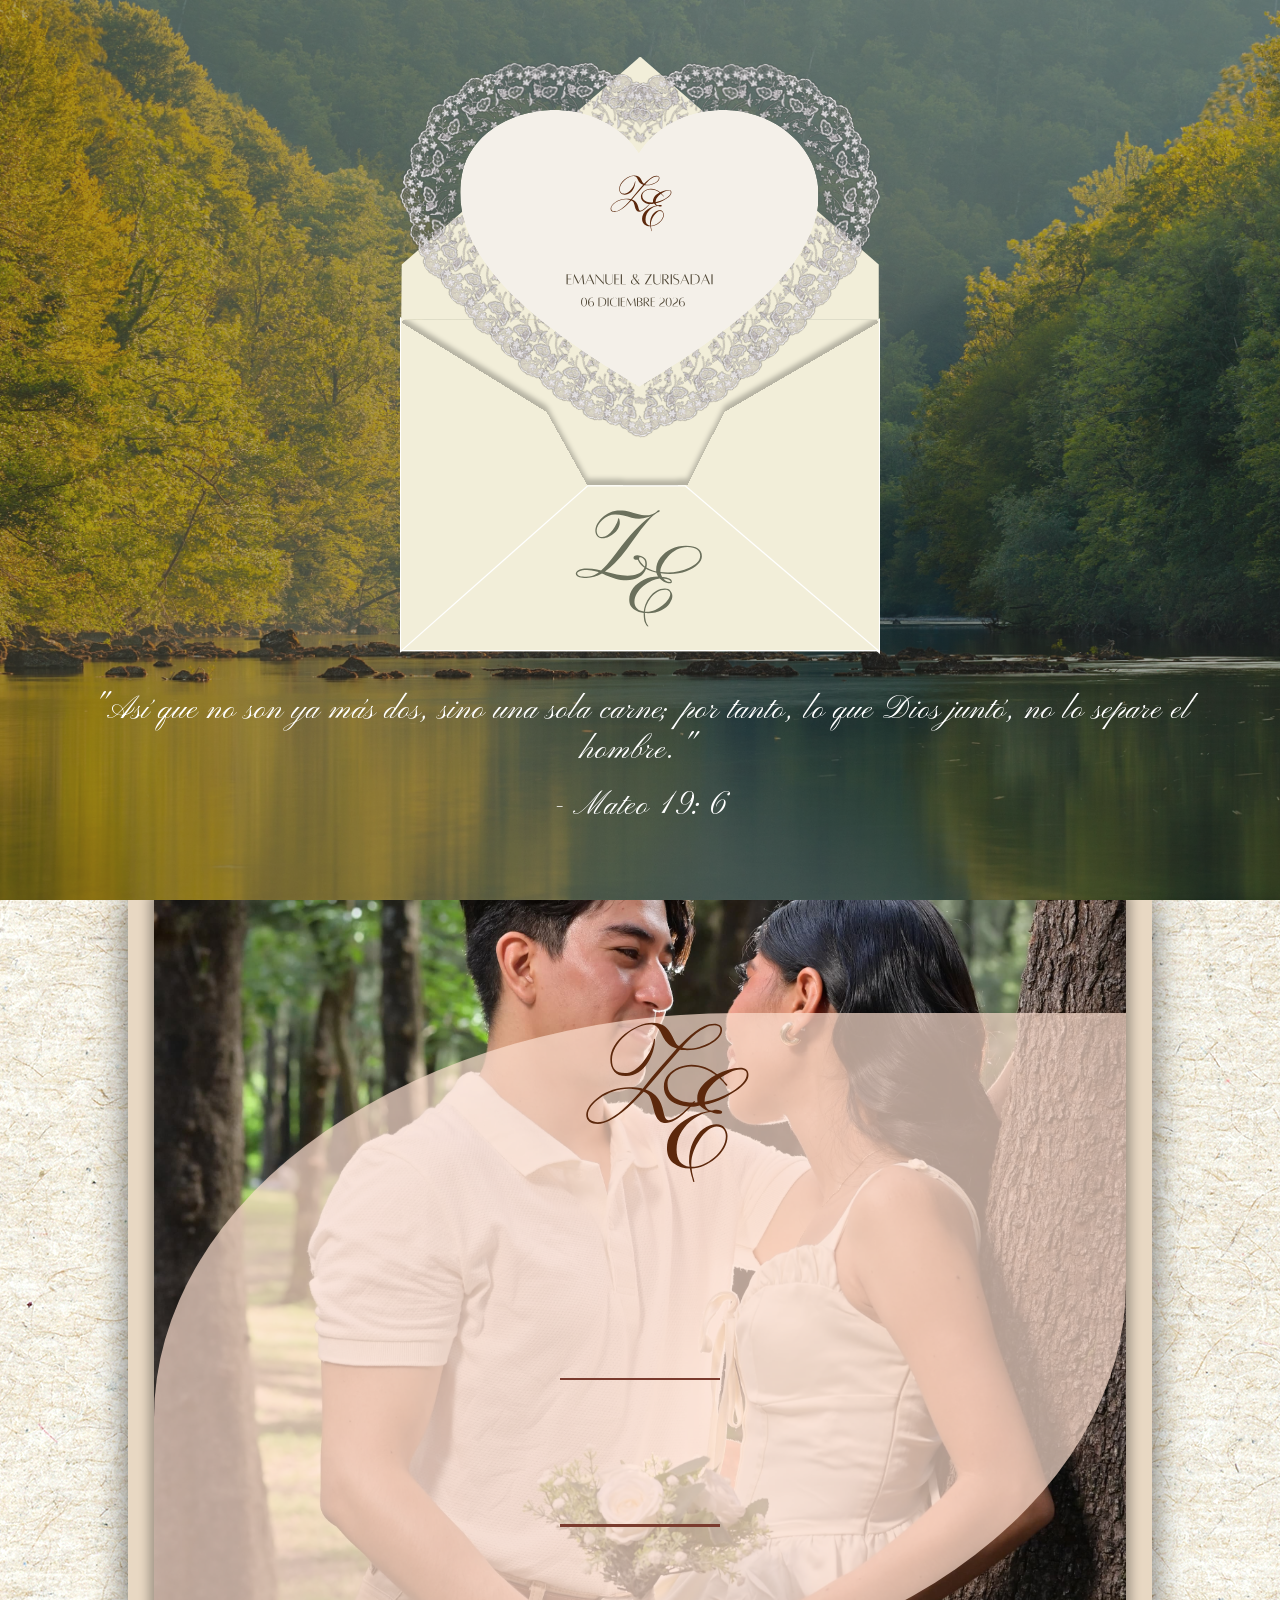
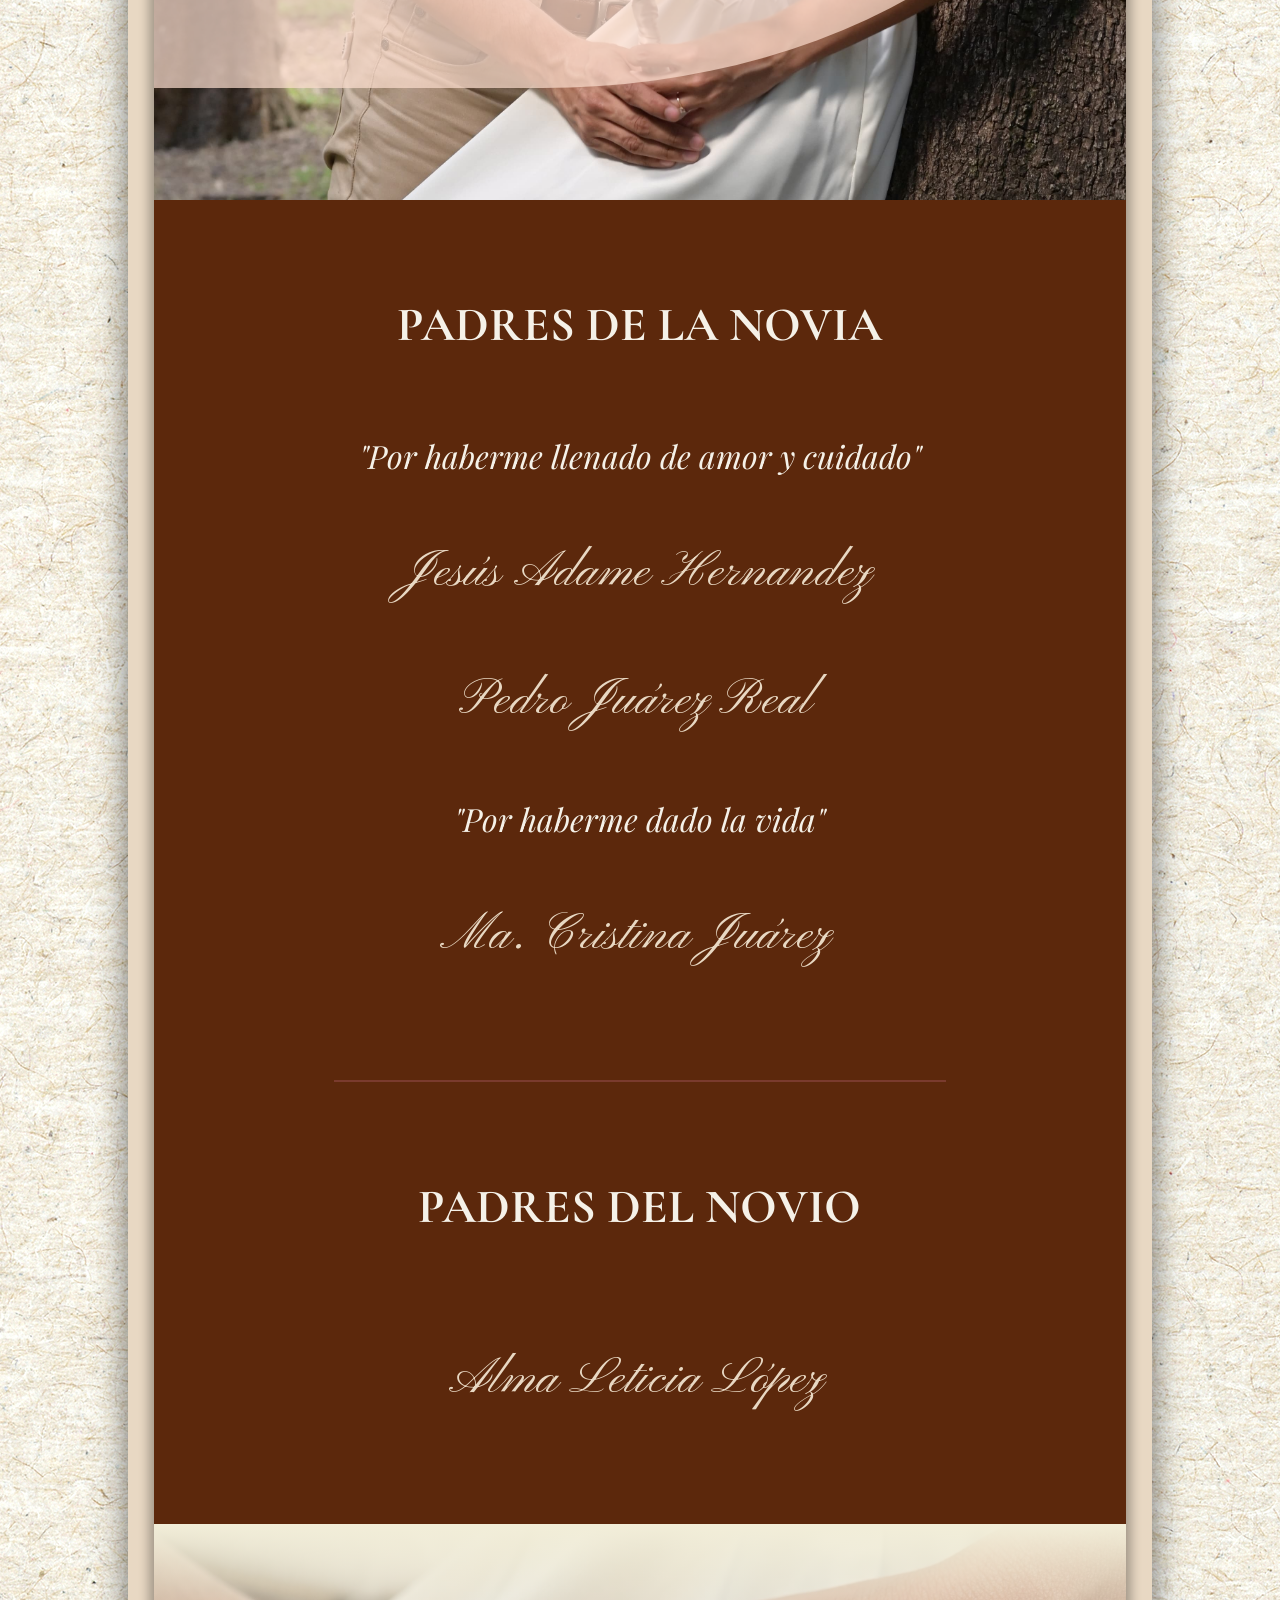
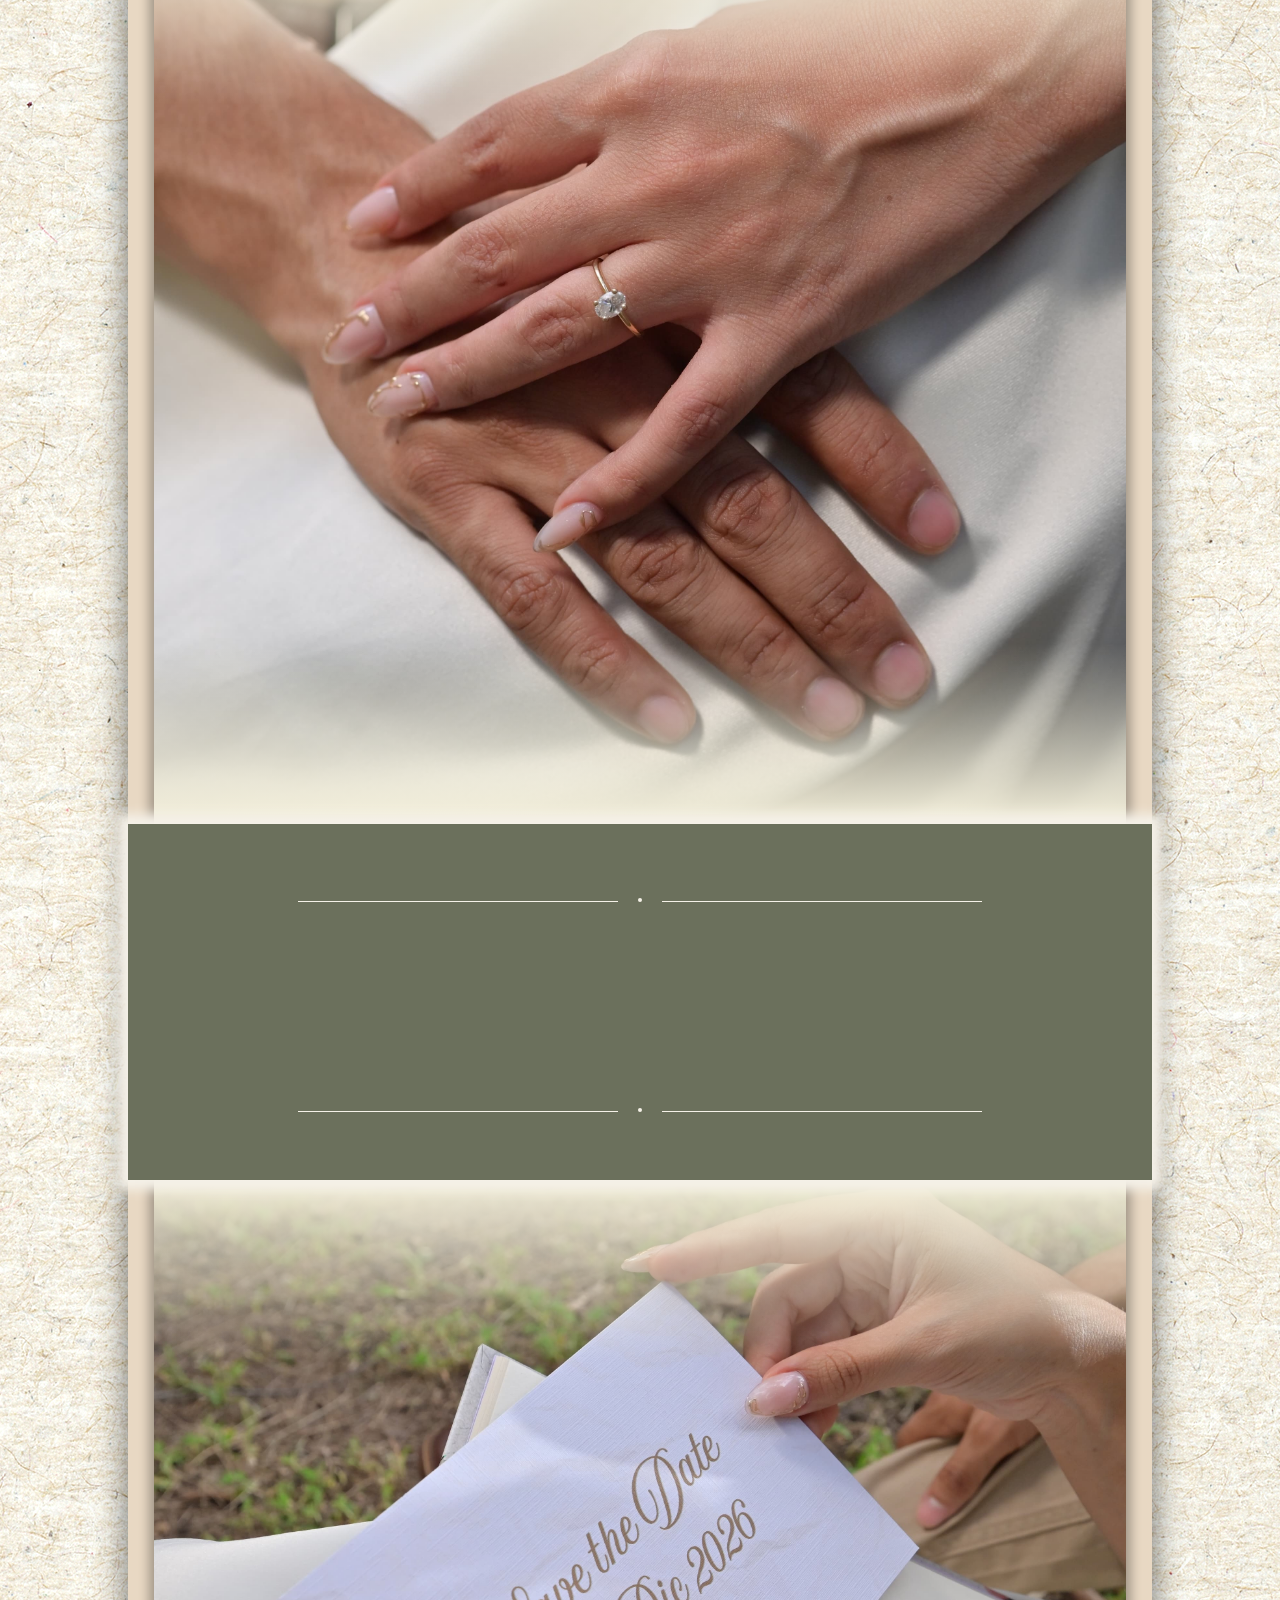
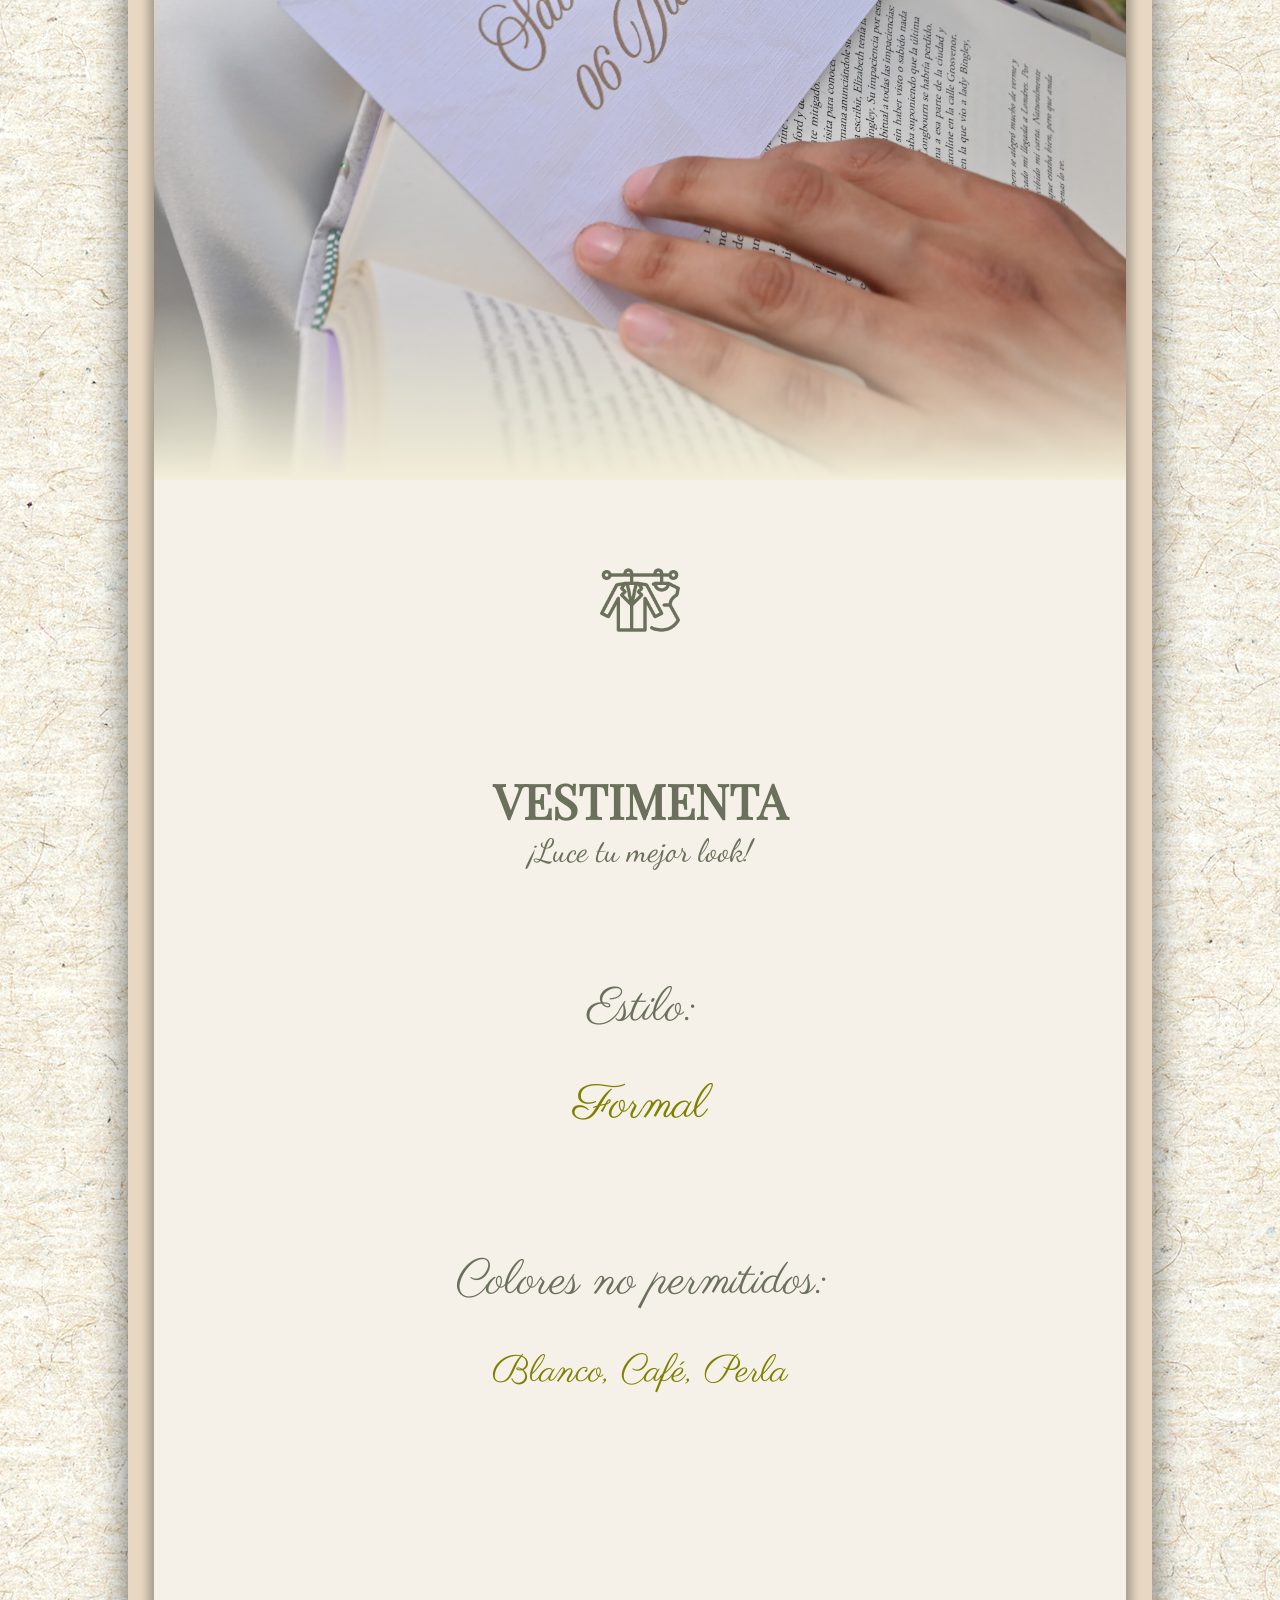
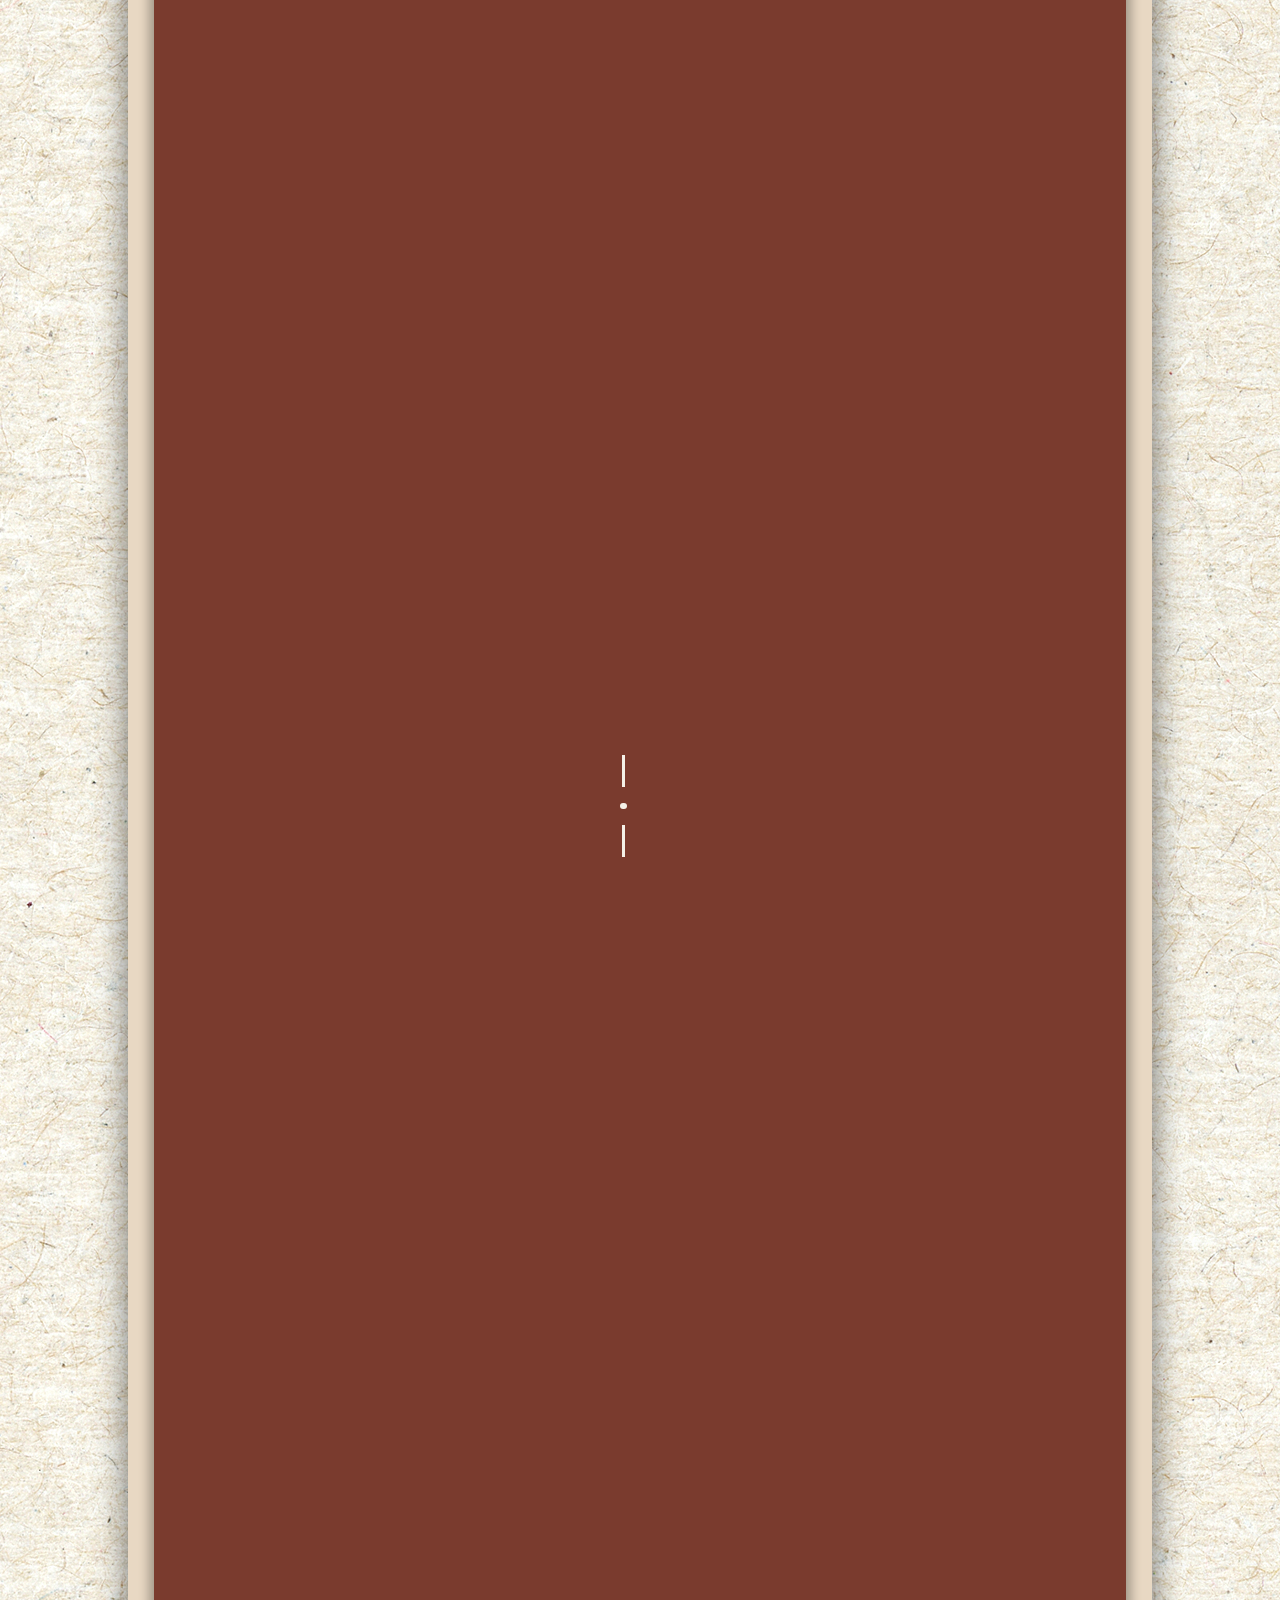
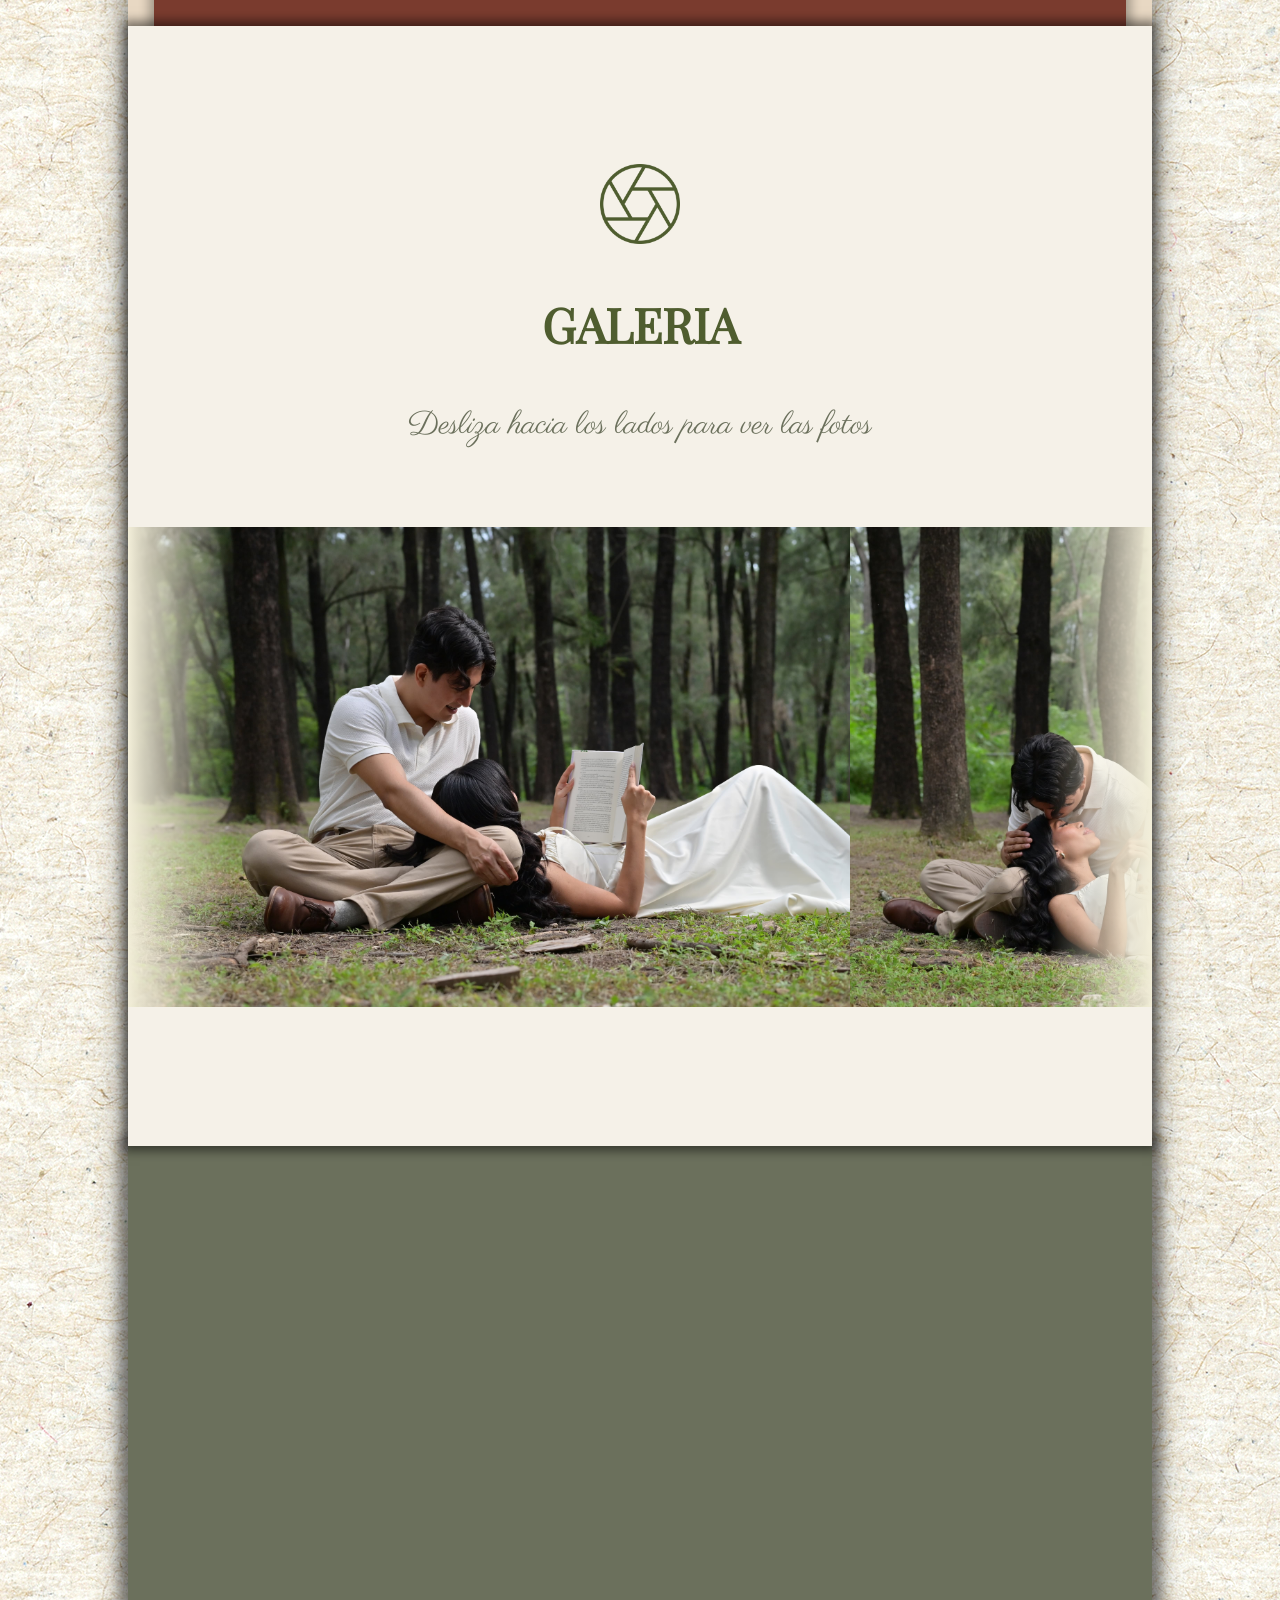
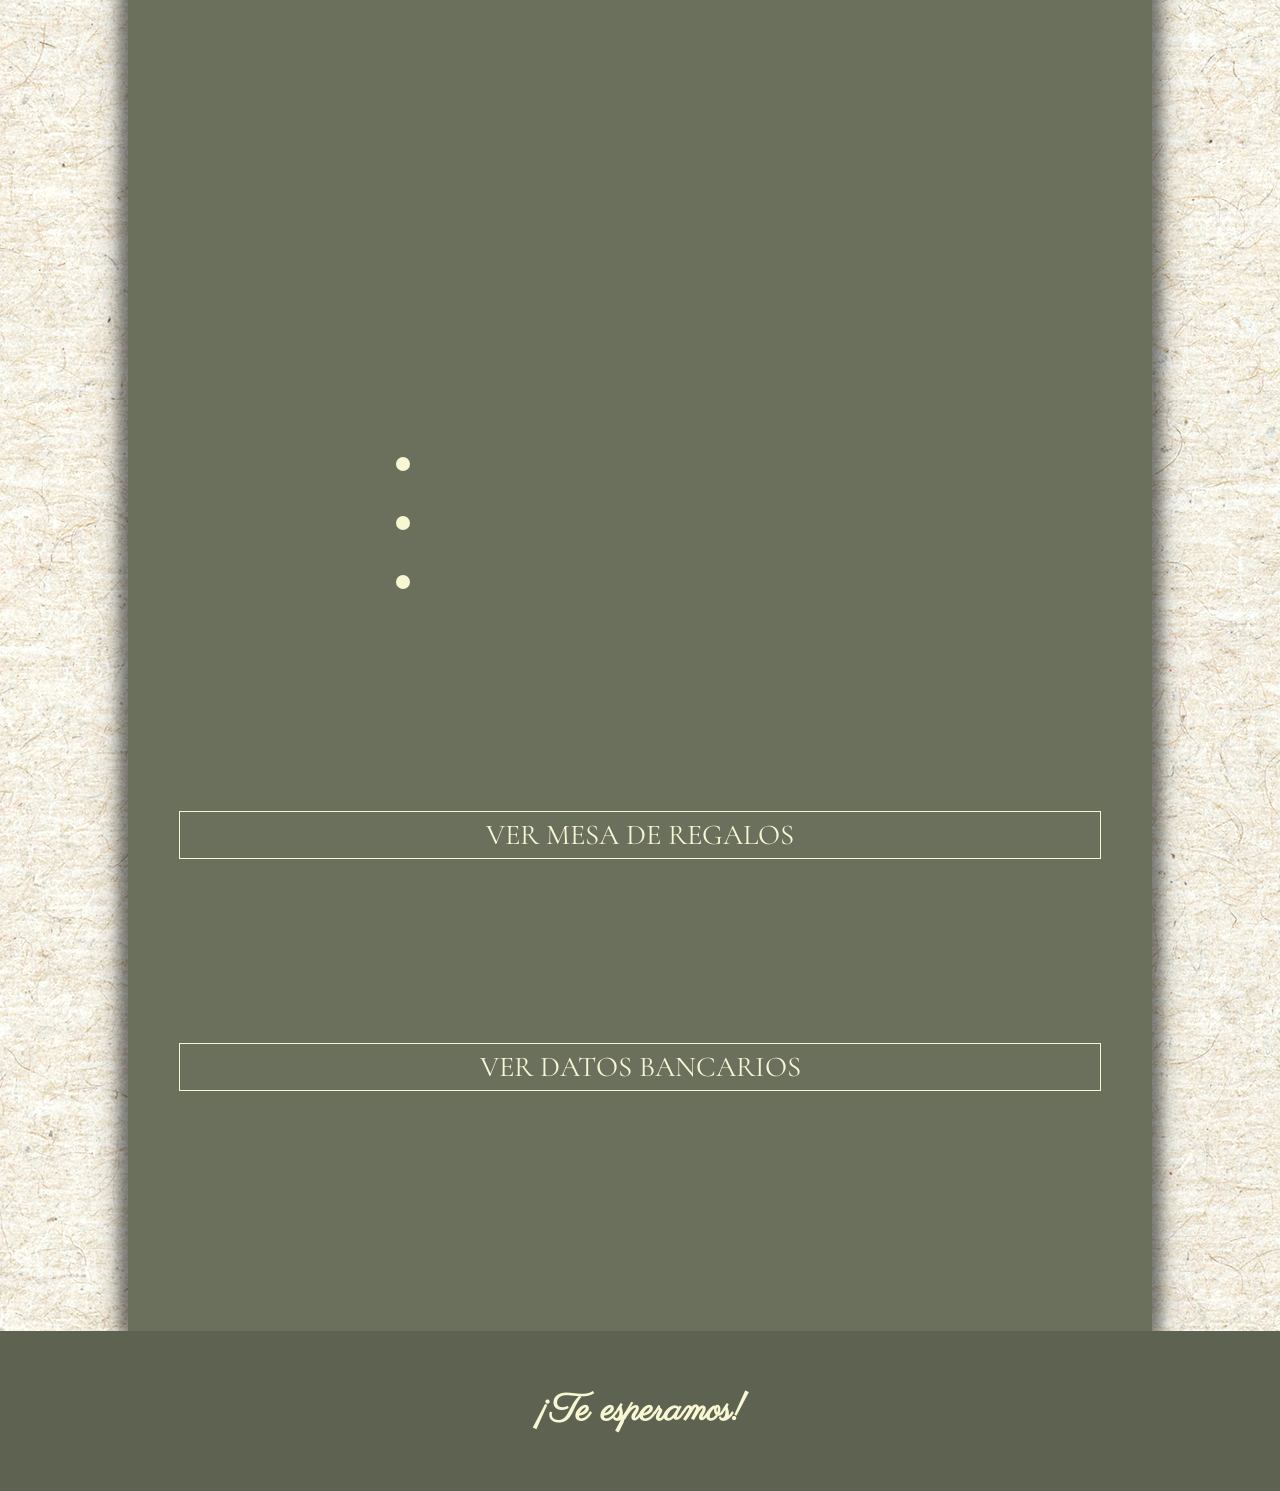
==== invitation.html @ c9d0a502 "Se agregó un diseño a los nombres de los esposos" ====
<!DOCTYPE html>
<html lang="es">
<head>
    <meta charset="UTF-8">
    <meta name="viewport" content="width=device-width, initial-scale=1.0">
    <meta name="description" content="Emanuel & Zurisadai se casan el 6 de diciembre de 2026 en Jardín Somabela, Zapopan, Jal. ¡Nos encantaría que nos acompañes!">
    <meta property="og:type" content="website">
    <meta property="og:title" content="Emanuel & Zurisadai - Invitación de Boda">
    <meta property="og:description" content="Nos casamos el 6 de diciembre de 2026 en Jardín Somabela, Zapopan, Jal. ¡Nos encantaría que nos acompañes!">
    <meta property="og:image" content="https://zurisadaiyemanuel.lat/fotos/foto1.jpeg">
    <meta property="og:url" content="https://zurisadaiyemanuel.lat/invitation.html">

    <link rel="icon" type="img/png" href="favicon/favicon-ZE-logo.png">
    <link rel="stylesheet" href="css/invitation-style.css">
    <title>E&Z - Invitación</title>
</head>
<body>
    <header id="header-card" class="card">
        <article id="header-card-hero">
            <div id="header-hero-box">
                <img id="corazon-bordado-img" src="img/corazon-bordado.svg" alt="Imagen de corazón bordado">
                <img id="sobre-opened-img" src="img/sobre-opened.svg" alt="Imagen de sobre abierto">
                <p id="header-label-1">"Así que no son ya más dos, sino una sola carne; por tanto, lo que Dios juntó, no lo separe el hombre."</p>
                <p id="header-label-2">- Mateo 19:6</p>
            </div>
        </article>
    </header>
    <main>
        <div class="thin-card">
            <section id="nombres-esposos-fondo">
                <article id="nombres-esposos-card" class="card">
                    <img id="logo-ze" src="icons/ze-terracota-oscuro.svg" alt="logo">
                    <p id="nombres-esposos-label-1">Con mucha alegría, queremos compartir este momento contigo</p>
                    <div class="nombres-esposos-divider"></div>
                    <p id="nombres-esposos-label-2">Emanuel <span id="amphersant"> & </span> Zurisadai</p>
                    <div class="nombres-esposos-divider"></div>
                    <p id="nombres-esposos-label-4">Nos encantaría que seas parte de este momento tan especial para nosotros.</p>
                    <p>¡Nos casamos!</p>
                </article>
            </section>
            

            <section id="padres-card" class="card">
                <h3 id="padres-novia-title">PADRES DE LA NOVIA</h3>
                <article id="nombres-padres-novia">
                    <p id="padres-novia-label-1">"Por haberme llenado de amor y cuidado"</p>
                    <p id="padres-novia-label-2">Jesús Adame Hernandez</p>
                    <p id="padres-novia-label-3">Pedro Juárez Real</p>
                    <p id="padres-novia-label-4">"Por haberme dado la vida"</p>
                    <p id="padres-novia-label-5">Ma. Cristina Juárez</p>
                </article>
                <div id="divider-1"></div>
                <h3 id="padres-novio-title">PADRES DEL NOVIO</h3>
                <article id="nombres-padres-novio">
                    <p id="padres-novio-label-1">Alma Leticia López</p>
                </article>
            </section>

            <section id="foto-1" class="foto card" data-bg="fotos/ring_foto.jpeg">
                <div  class="foto-gradient"></div>
            </section>
        </div>
        
        <section id="timer-card">
            <div id="timer-decoration">
                <div class="timer-linea-l"></div>
                <div class="timer-punto"></div>
                <div class="timer-linea-r"></div>
            </div>
            <div class="timer-div">
                <p id="dias" class="tiempo"></p>
                <p class="descripcion">Días</p>
            </div>
            <div class="punto"></div>
            <div class="timer-div">
                <p id="horas" class="tiempo"></p>
                <p class="descripcion">Horas</p>
            </div>
            <div class="punto"></div>
            <div class="timer-div">
                <p id="minutos" class="tiempo"></p>
                <p class="descripcion">Minutos</p>
            </div>
            <div class="punto"></div>
            <div class="timer-div">
                <p id="segundos" class="tiempo"></p>
                <p class="descripcion">Segundos</p>
            </div>
            <div id="timer-decoration">
                <div class="timer-linea-l"></div>
                <div class="timer-punto"></div>
                <div class="timer-linea-r"></div>
            </div>
        </section>

        <div class="thin-card">
            <section id="foto-2" class="foto card" data-bg="fotos/save-the-date_foto.jpeg">
                <div  class="foto-gradient"></div>
            </section>
        
            <section id="vestuario-card" class="card">
                <article id="vestuario-box-1">
                    <img src="icons/vestuario.png" class="icon" alt="icono de ropa">
                    <h3 id="vestuario-title">VESTIMENTA</h3>
                    <p id="vestuario-label-1">¡Luce tu mejor look!</p>
                </article>
                <article id="vestuario-box-2">
                    <p id="vestuario-label-2">Estilo:</p>
                    <p id="vestuario-label-3">Formal</p>
                </article>
                <article id="vestuario-box-3">
                    <p id="vestuario-label-4">Colores no permitidos:</p>
                    <p id="vestuario-label-5">Blanco, Café, Perla</p>
                    <p id="vestuario-label-6">Tonos que se asemejen al blanco</p>
                </article>
            </section>

            <section id="ceremonia-card" class="card">
                <article id="ceremonia-box-1">
                    <img src="icons/anillo-de-bodas.png" class="icon" alt="icono de anillos">
                    <h3 id="ceremonia-title">CEREMONIA</h3>
                </article>
                <article id="ceremonia-box-2">
                    <p id="ceremonia-label-1">La ceremonia será en</p>
                    <p id="ceremonia-label-2">Jardín Somabela</p>
                    <div id="ceremonia-date-box">
                        <p id="ceremonia-label-fecha">06 DIC</p>
                        <div id="ceremonia-decoration">
                            <div class="decoration-linea-t"></div>
                            <div class="decoration-punto"></div>
                            <div class="decoration-linea-b"></div>
                        </div>
                        <p id="ceremonia-label-hora">4:00 PM</p>
                    </div>
                    <p id="ceremonia-label-3">Carretera a Saltillo,  km 11, 45189,</p>
                    <p id="ceremonia-label-4">La Corpeña,  Zapopan, Jal.</p>
                </article>
                <article id="ceremonia-card-3">
                    <a id="ceremonia-button" target="_blank" href="https://maps.app.goo.gl/AenFaDSoMLWdAMHd6">VER UBICACIÓN</a>
                </article>
            </section>
        </div>

        <section id="galeria-card">
            <article id="galeria-box-1">
                <img class="icon" src="icons/camara.png" alt="icono de lente de camara">
                <h3 id="galeria-title">GALERIA</h3> 
                <p id="galeria-label-1">Desliza hacia los lados para ver las fotos</p>   
            </article>
            <article id="galeria-box-2">
                <div id="galeria-gradient-1" class="gradient"></div>
                <div id="galeria-track">
                    <img class="imagen" src="fotos/foto1.jpeg" alt="imagen de novios" loading="lazy">
                    <img class="imagen" src="fotos/foto2.jpeg" alt="imagen de novios" loading="lazy">
                    <img class="imagen" src="fotos/foto3.jpeg" alt="imagen de novios" loading="lazy">
                    <img class="imagen" src="fotos/foto4.jpeg" alt="imagen de novios" loading="lazy">
                    <img class="imagen" src="fotos/foto5.jpeg" alt="imagen de novios" loading="lazy">
                    <img class="imagen" src="fotos/foto6.jpeg" alt="imagen de novios" loading="lazy">
                    <img class="imagen" src="fotos/foto7.jpeg" alt="imagen de novios" loading="lazy">
                    <img class="imagen" src="fotos/foto8.jpeg" alt="imagen de novios" loading="lazy">
                    <img class="imagen" src="fotos/foto9.jpeg" alt="imagen de novios" loading="lazy">
                </div>
                <div id="galeria-gradient-2" class="gradient"></div>
            </article>
        </section>

        <section id="regalos-card" class="card">
            <article id="regalos-box-1">
                <img src="icons/regalo.png" class="icon" alt="icono de caja de regalo">
                <h3 id="regalos-title">REGALOS</h3>
            </article>
            <article id="regalos-box-2">
                <p id="regalos-label-1">¡Lo mas importante es tu presencia!</p>
            </article>
            <article id="regalos-box-3">
                <p id="regalos-label-2">Pero si deseas bendecirnos con un presente, puedes realizarlo de las siguientes formas:</p>
            </article>
            <article id="regalos-box-4">
                <ul>
                    <li><p class="regalos-list-item">Llevar el detalle el día del evento.</p></li>
                    <li><p class="regalos-list-item">Elegir de la Mesa de Regalos.</p></li>
                    <li><p class="regalos-list-item">Transferencia interbancaria.</p></li>
                </ul>
            </article>
            <article id="regalos-box-5">
                <p id="regalos-label-3">Para ver la <span>Mesa de Regalos</span> da click en el siguiente enlace:</p>
                <a target="_blank" href="https://mesaderegalos.liverpool.com.mx/milistaderegalos/60016608"><button class="regalos-button" id="regalos-button-1">VER MESA DE REGALOS</button></a>
            </article>
            <article id="regalos-box-6">
                <p id="regalos-label-4">Si deseas no complicarte puedes realizarlo de la siguiente forma:</p>
                <a target="_blank" href=""><button class="regalos-button" id="regalos-button-2">VER DATOS BANCARIOS</button></a>
            </article>
        </section>
    </main>
    <footer id="footer-card">
        <h1 id="footer-label-1">¡Te esperamos!</h1>
    </footer>
    <script src="js/temp.js"></script>
    <script src="js/animations.js"></script>
</body>
</html>
---- css/invitation-style.css ----
/* ==================================================================
   FUENTES
   ================================================================== */
@font-face {
    font-family: 'fuente1';
    src: url(../fonts/playfairdisplay/static/PlayfairDisplay-Regular.ttf);
    font-weight: normal;
    font-style: normal;
    font-display: swap;
}

@font-face {
    font-family: 'fuente1-cursiva';
    src: url(../fonts/playfairdisplay/static/PlayfairDisplay-Italic.ttf);
    font-weight: normal;
    font-style: normal;
    font-display: swap;
}

@font-face {
    font-family: 'fuente2';
    src: url(../fonts/Dancing_Script/DancingScript-VariableFont_wght.ttf);
    font-weight: normal;
    font-style: normal;
    font-display: swap;
}

@font-face {
    font-family: 'fuente3';
    src: url(../fonts/Kapakana/static/Kapakana-Regular.ttf);
    font-weight: normal;
    font-style: normal;
    font-display: swap;
}

@font-face {
    font-family: 'fuente4';
    src: url(../fonts/Cormorant_Garamond/CormorantGaramond-VariableFont_wght.ttf);
    font-display: swap;
}

@font-face {
    font-family: 'fuente5';
    src: url(../fonts/Parisienne/Parisienne-Regular.ttf);
    font-display: swap;
}


/* ==================================================================
   VARIABLES GLOBALES (COLORES)
   ================================================================== */
:root {
    --terracotagpt: #cb997e; /* Terracota */
    --terracota-oscuro: #5c280c;
    --terracora-darkclay: #7A3B2E;
    --forestolive: #4f5d2f;
    --olive:#808000;
    --olivogpt: #6b705c; /* Títulos */
    --olivogpt2: hsl(75, 10%, 35%);
    --beige1: #E8D8C3;
    --beigegpt: #f5f1e8; /* Fondo */
    --gris: #3e3e3e; /* Descripción */
    --dorado: hsl(60, 70%, 90%);
}


/* ==================================================================
   BASE / GLOBAL
   (aplica a index.html e invitation.html)
   ================================================================== */
*, *::before, *::after {
    box-sizing: border-box;
}

body {
    margin: 0;
    background-color: white;
    background-image: url(../img/textura-papel.jpg);
    overflow-x: hidden;
}

main {
    width: 80%;
    background-color: var(--beige1);
    box-shadow: 0px 0px 30px 3px rgb(0 0 0 / 50%);
    margin-left: auto;
    margin-right: auto;
    /* background-image: url(../img/textura-papel.jpg); */
}

a {
    text-decoration: none;
}

img {
    max-width: 100%;
}


/* ==================================================================
   UTILIDADES - ANIMACIÓN DE TEXTOS (aparecer desde abajo)
   ================================================================== */
.reveal-text {
    opacity: 0;
    transform: translateY(2.5rem);
    transition: opacity .8s cubic-bezier(.25, .1, .25, 1),
                transform .8s cubic-bezier(.25, .1, .25, 1);
    will-change: opacity, transform;
}

.reveal-text.is-visible {
    opacity: 1;
    transform: translateY(0);
}

@media (prefers-reduced-motion: reduce) {
    .reveal-text {
        transition: none;
        opacity: 1;
        transform: none;
    }
}


/* ==================================================================
   HEADER-CARD-INDEX  (portada / sobre cerrado en index.html)
   ================================================================== */
#header-card-index {
    width: 100%;
    height: 100vh;
    margin-left: auto;
    margin-right: auto;
    background: url("../img/paisaje-fondo.jpg");
    background-size: cover;
    background-position: center;
    background-repeat: no-repeat;
    align-content: center;
    text-align: center;
    color: #fff;
}

#header-card-index #header-card-index-label-1 {
    font-family: 'fuente1';
    margin: 0;
}

#header-card-index #header-card-index-label-2 {
    font-family: 'fuente3';
    font-size: 5em;
    margin: 0;
    margin-bottom: 1rem;
}

#header-card-index #sobre-closed-img {
    margin: 0;
    display: inline-block;
    width: 35rem;
}

#header-card-index #header-card-index-label-3 {
    font-family: 'fuente1';
    margin: 0;
}


/* ==================================================================
   HEADER-CARD  (hero de invitation.html)
   ================================================================== */
#header-card {
    position: relative;
    z-index: 999;
    min-height: 100vh;
    width: 100%;
    margin: 0;
    background: url("../img/paisaje-fondo.jpg");
    background-size: cover;
    background-position: center;
    background-repeat: no-repeat;
    text-align: center;
    align-content: center ;
    color: #fff;
    overflow: hidden;
}

#header-card-hero {
    background-color: hsla(50, 10%, 20%, .4);
    width: inherit;
    min-height: inherit;
    padding: 2rem;
    display: flex;
    align-items: center;
    justify-content: center;
}

#header-hero-box {
    display: inline-block;
    z-index: 1;
    position: relative;
    width: fit-content;
    height: 80%;
    margin: 0;
}

#header-card-hero #corazon-bordado-img {
    position: absolute;
    margin: 0;
    z-index: 2;
    width: 30rem;
    max-width: 30rem;
    pointer-events: none;
    transform: translateX(-50%);
    left: 50%;
}

#corazon-bordado-img.reveal-text {
    transition-duration: 2s;
}

#header-card-hero #sobre-opened-img {
    z-index: 1;
    width: 80%;
    max-width: 30rem;
    margin: 0;
    margin-bottom: 1rem;
    display: inline-block;
}

#header-card #header-label-1,
#header-card #header-label-2 {
    font-family: 'fuente3';
    font-size: 2.5em;
    margin: 0;
    margin-top: 1rem;
    margin-bottom: 1rem;
}


/* ==================================================================
   THIN-CARD  (contenedor que agrupa varias <section> de invitation.html)
   ================================================================== */
.thin-card {
    display: block;
    width: 95%;
    margin-left: auto;
    margin-right: auto;
    box-shadow: 0 0 10px 5px rgba(0, 0, 0, .3);
}

.thin-card .card {
    margin-left: auto;
    margin-right: auto;
}


/* ==================================================================
   GRID BASE COMPARTIDA
   (layout común a todas las secciones tipo "card": se sobreescribe
   por cada card más abajo, por eso debe declararse antes que ellas)
   ================================================================== */
#nombres-esposos-card,
#padres-card,
#ceremonia-card,
#vestuario-card,
#galeria-card,
#regalos-card,
#footer-card {
    display: grid;
    grid-template-columns: auto;
    align-items: center;
    align-content: center;
    text-align: center;
    margin: 0;
    padding: 0;
}

#footer-card {
    width: inherit;
    min-height: 10rem;
    max-height: 20rem;
    font-family: 'fuente5';
    font-size: 1.2em;
    color: var(--dorado);
    background-color: var(--olivogpt2);
}



/* ==================================================================
   NOMBRES-ESPOSOS-CARD
   ================================================================== */
#nombres-esposos-fondo {
    position: relative;
    display: flex;
    flex-direction: column;
    justify-content: center;
    width: 100%;
    height: 100vh;
    background-image: url(../fotos/foto8.jpeg);
    background-position: center;
    background-repeat: no-repeat;
    background-size: cover;
}

#nombres-esposos-card {
    padding: 2rem;
    height: 75%;
    color: var(--gris);
    background-color: hsla(20, 90%, 90%, .7);
    border-radius: 60% 0 60% 0;
}



#nombres-esposos-card #logo-ze {
    display: block;
    min-width: 15rem;
    margin: 0 auto;
}

#nombres-esposos-card p {
    font-family: 'fuente1-cursiva';
    font-size: 1.7em;
}

#nombres-esposos-card .nombres-esposos-divider {
    width: 10rem;
    height: .15rem;
    background-color: var(--terracora-darkclay);
    margin: 1rem;
    margin-left: auto;
    margin-right: auto;
}

#nombres-esposos-card #nombres-esposos-label-2 {
    font-size: 7em;
    font-family: 'fuente3';
    color: var(--terracota-oscuro);
    margin: 0;
}

#nombres-esposos-card #amphersant {
    font-family: 'fuente1';
    font-size: .6em;
    margin: 0;
}


/* ==================================================================
   PADRES-CARD
   ================================================================== */
#padres-card {
    height: fit-content;
    min-height: 100vh;
    display: grid;
    grid-template-rows: 1fr auto auto 1fr auto;
    grid-template-columns: 90%;
    align-items: center;
    justify-content: center;
    text-align: center;
    background-color: var(--terracota-oscuro);
    color: var(--beigegpt);
    padding: 3rem 0;
}

#padres-card #padres-novia-title,
#padres-card #padres-novio-title {
    font-size: 3em;
    font-family: 'fuente4';
}

#padres-card #nombres-padres-novia,
#padres-card #nombres-padres-novio {
    display: inline-block;
}

#padres-card #padres-novia-label-1,
#padres-card #padres-novia-label-4 {
    font-family: 'fuente1-cursiva';
    font-size: 2em;
}

#padres-card #padres-novia-label-2,
#padres-card #padres-novia-label-3,
#padres-card #padres-novia-label-5,
#padres-card #padres-novio-label-1 {
    font-family: 'fuente3';
    color: var(--beige1);
    font-size: 4em;
}

/* divisor entre el bloque de padres de la novia y el del novio */
#divider-1 {
    width: 70%;
    height: .15rem;
    background-color: var(--terracora-darkclay);
    margin: 3rem auto;
}

#padres-card #padres-decoration {
    display: flex;
    width: fit-content;
    margin: 0 auto;
    margin-bottom: 1rem;
    flex-direction: column;
}

#padres-decoration #padres-linea-l,
#padres-decoration #padres-linea-r {
    display: block;
    height: 2.5rem;
    width: .11rem;
    margin: 0 auto;
}

#padres-decoration #padres-punto {
    display: inline-block;
    width: .3rem;
    height: .3rem;
    border-radius: 50%;
    margin: 1rem 0;
}

#padres-decoration .padres-decoration {
    background-color: var(--terracora-darkclay)
}


/* ==================================================================
   FOTOS-CARD  (#foto-1 y #foto-2, dentro de cada .thin-card)
   ================================================================== */
/* background-image de #foto-1 y #foto-2 se asigna vía JS (ver animations.js)
   cuando la sección entra al viewport, para diferir su carga */
.foto {
    background-position: center;
    background-repeat: no-repeat;
    background-size: cover;
    height: 100vh;
    margin-left: auto;
    margin-right: auto;
}

.foto-gradient {
    height: inherit;
    background: linear-gradient(
        hsla(50, 50%, 90%, 1),
        transparent,
        transparent,
        transparent,
        transparent,
        hsla(50, 50%, 90%, 1)
    );
    margin-left: auto;
    margin-right: auto;
}


/* ==================================================================
   TIMER-CARD
   ================================================================== */
#timer-card {
    margin: 0;
    padding-top: 3rem;
    padding-bottom: 3rem;
    text-align: center;
    align-content: center;
    background-color: var(--olivogpt);
    width: 100%;
    position: relative;
    z-index: 999;
    box-shadow: 0 0 10px 10px rgba(245,241,232, 1);
}

#timer-card #timer-decoration {
    margin: 0;
    margin-top: 1rem;
    margin-bottom: 1rem;
}

#timer-card .timer-linea-l,
#timer-card .timer-linea-r {
    display: inline-block;
    width: 20rem;
    height: .11rem;
    background-color: var(--beigegpt);
    margin: 0;
    margin-left: auto;
    margin-right: auto;
}

#timer-card .timer-punto {
    display: inline-block;
    width: .3rem;
    height: .3rem;
    border-radius: 50%;
    background-color: var(--beigegpt);
    margin: 0;
    margin-left: 1rem;
    margin-right: 1rem;
}

#timer-card .timer-div {
    display: inline-block;
    text-align: center;
    align-content: center;
}

#timer-card .tiempo {
    font-family: 'fuente3';
    width: 8rem;
    height: 8rem;
    background-color: var(--olivogpt);
    border-radius: 50%;
    align-content: center;
    text-align: center;
    color: var(--dorado);
    font-size: 4em;
    margin: 0;
    margin-right: 1rem;
    margin-left: 1rem;
}

#timer-card .descripcion {
    font-family: 'fuente3';
    font-size: 2em;
    margin: 0;
    color: white;
}

#timer-card .punto {
    display: inline-block;
    border-radius: 50%;
    background-color: var(--terracotagpt);
    margin: 0;
    margin-bottom: 5.5rem;
}


/* ==================================================================
   VESTUARIO-CARD
   (en el HTML aparece antes que CEREMONIA-CARD; varias reglas de acá
   son compartidas con #ceremonia-card, #galeria-card y #regalos-card,
   señalado en cada caso)
   ================================================================== */
#vestuario-card {
    min-height: 70rem;
    grid-template-rows: 1fr 1fr 1fr;
    gap: 0;
    padding: 5rem 0;
    max-height: 100vh;
    background-color: var(--beigegpt);
    color: var(--olivogpt);
}

/* icono: compartido con #ceremonia-card .icon y #regalos-card .icon */
#ceremonia-card .icon,
#vestuario-card .icon,
#regalos-card .icon {
    max-width: 5rem;
    height: auto;
    display: block;
    margin: auto;
}

/* título: compartido con #ceremonia-title, #galeria-title y #regalos-title */
#ceremonia-card #ceremonia-title,
#vestuario-card #vestuario-title,
#galeria-card #galeria-title,
#regalos-card #regalos-title {
    font-family: 'fuente1';
    font-size: 3em;
}

#vestuario-card #vestuario-title {
    margin: auto;
    margin-top: 8rem;
    margin-bottom: 0rem;
}

#vestuario-card #vestuario-label-1 {
    font-size: 2em;
    font-family: 'fuente2';
    margin: auto;
    margin-top: 0;
    margin-bottom: 2rem;
}

/* compartido con #ceremonia-label-1 y #galeria-label-1 */
#ceremonia-card #ceremonia-label-1,
#vestuario-card #vestuario-label-2,
#vestuario-card #vestuario-label-4,
#galeria-card #galeria-label-1 {
    font-size: 2em;
    font-family: 'fuente2';
    margin: 2rem auto;
}

#vestuario-card #vestuario-label-2,
#vestuario-card #vestuario-label-3,
#vestuario-card #vestuario-label-4 {
    font-size: 3em;
    font-family: 'fuente5';
    margin: 2rem auto;
}

/* compartido con #ceremonia-label-2/3/4 y #regalos-label-1..4 */
#ceremonia-card #ceremonia-label-2,
#ceremonia-card #ceremonia-label-3,
#ceremonia-card #ceremonia-label-4,
#vestuario-card #vestuario-label-5,
#vestuario-card #vestuario-label-6,
#regalos-card #regalos-label-1,
#regalos-card #regalos-label-2,
#regalos-card #regalos-label-3,
#regalos-card #regalos-label-4 {
    font-size: 2.4em;
    font-family: 'fuente5';
    margin: 2rem auto;
}

#vestuario-card #vestuario-label-3,
#vestuario-card #vestuario-label-5,
#vestuario-card #vestuario-label-6 {
    color: var(--olive);
}


/* ==================================================================
   CEREMONIA-CARD
   (el tamaño del .icon y del título se definen en VESTUARIO-CARD,
   compartidos entre varias cards)
   ================================================================== */
#ceremonia-card {
    min-height: 70rem;
    grid-template-rows: 1fr 1fr 1fr;
    gap: 0;
    padding: 5rem 0;
    background-color: var(--terracora-darkclay);
    color: white;
}

#ceremonia-card #ceremonia-title {
    margin: 8rem auto;
}

#ceremonia-card #ceremonia-date-box {
    margin: 2rem auto;
    display: flex;
    justify-content: center;
    align-items: center;
}

#ceremonia-card #ceremonia-label-fecha,
#ceremonia-card #ceremonia-label-hora {
    font-family: 'fuente1';
    font-size: 3.5em;
    display: inline-block;
    margin: 0;
}

#ceremonia-card #ceremonia-decoration {
    display: inline-block;
    margin: 4rem;
    margin-bottom: auto;
    margin-top: auto;
}

.decoration-linea-t,
.decoration-linea-b {
    width: .2rem;
    height: 2rem;
    background-color: var(--beigegpt);
    margin: 0;
    margin-left: auto;
    margin-right: auto;
}

.decoration-punto {
    width: .4rem;
    height: .4rem;
    border-radius: 50%;
    background-color: var(--beigegpt);
    margin: 1rem;
    margin-left: auto;
    margin-right: auto;
}

#ceremonia-card #ceremonia-button {
    width: 50%;
    height: 4rem;
    background-color: transparent;
    color: white;
    border: 0;
    font-family: 'fuente4';
    font-size: 3em;
    text-decoration: none;
    border-radius: .3rem;
    display: block;
    margin: auto;
    padding: 0;
}


/* ==================================================================
   GALERIA-CARD
   (el tamaño del título se define en VESTUARIO-CARD, compartido
   entre varias cards; #galeria-label-1 usa además la regla
   compartida de VESTUARIO-CARD para tamaño/tipografía base)
   ================================================================== */
#galeria-card {
    min-height: 70rem;
    grid-template-rows: auto auto;
    gap: 3rem;
    padding: 0;
    position: relative;
    text-align: center;
    background-color: var(--beigegpt);
    box-shadow: 0 0 10px 5px rgba(0, 0, 0, .5);
}

#galeria-card .icon {
    max-width: 5rem;
    height: auto;
    display: block;
    margin: auto;
}

#galeria-title {
    font-family: 'fuente1';
    font-size: 3rem;
    font-weight: 900;
    color: var(--forestolive);
}

#galeria-card #galeria-label-1 {
    color: var(--olivogpt);
    font-family: 'fuente5';
}

#galeria-box-2 {
    position: relative;
    height: fit-content;
}

.gradient {
    position: absolute;
    top: 0;
    height: 100%;
    width: 10%;
}

#galeria-gradient-1 {
    background: linear-gradient(
        to right,
        hsla(50, 50%, 90%, 1),
        transparent
    );
}

#galeria-gradient-2 {
    right: 0;
    background: linear-gradient(
        to right,
        transparent,
        hsla(50, 50%, 90%, 1)
    );
}

#galeria-track {
    display:flex;
    overflow-x: auto;
    scroll-snap-type: x mandatory;
    scrollbar-width: none;
}

#galeria-track::-webkit-scrollbar {
    display: none;
}

.imagen  {
    height: 30rem;
}


/* ==================================================================
   REGALOS-CARD
   (el tamaño del .icon, del título y de #regalos-label-1..4 se
   definen en VESTUARIO-CARD, compartidos entre varias cards)
   ================================================================== */
#regalos-card {
    min-height: 70rem;
    grid-template-rows: auto auto auto 1fr auto auto;
    gap: 2rem;
    padding: 15rem 0;
    min-height: fit-content;
    background-color: var(--olivogpt);
    color: white;
    box-shadow: 0 0 10px 10px rgba(0, 0, 0, .3);
}

#regalos-card #regalos-label-1,
#regalos-card #regalos-label-2,
#regalos-card #regalos-label-3,
#regalos-card #regalos-label-4 {
    font-family: 'fuente3';
    font-size: 3.5em;
}

#regalos-card #regalos-box-4 {
    text-align: left;
    display: flex;
    justify-content: center;
}

#regalos-card li {
    font-size: 3em;
    color: var(--dorado);
}

#regalos-card .regalos-list-item {
    font-family: 'fuente3';
    margin: 0 auto;
}

#regalos-card p span {
    color: var(--dorado);
}

#regalos-card .regalos-button {
    margin: 0;
    margin-top: 2rem;
    width: 90%;
    height: 3rem;
    background-color: var(--olivogpt);
    border: var(--dorado) solid .1rem;
    color: var(--dorado);
    font-family: 'fuente4';
    font-size: 1.8em;
}

#regalos-card .regalos-button:hover {
    transform: scale(1.1);
}



/* ==================================================================
   RESPONSIVE - PHONE / TABLET
   ================================================================== */
@media (max-width: 900px) {
    /* HEADER CARD */
    #header-card #corazon-bordado-img {
        width: 100%;
        max-width: 30rem;
    }

    #header-card #sobre-opened-img {
        height: auto;
        width: 100%;
        max-width: 30rem;
    }

    #header-card #header-label-1,
    #header-card #header-label-2 {
        font-size: 2em;
        padding: 0 5rem;
    }

    /* NOMBRES ESPOSOS CARD */
    #nombres-esposos-card #logo-ze {
        min-width: 0;
        width: 40%;
        max-width: 10rem;
    }

    #nombres-esposos-card p {
        font-size: 1.3em;
    }

    #nombres-esposos-card #nombres-esposos-label-2 {
        font-size: 4em;
    }

    /* PADRES CARD */
    #padres-card #padres-novia-title,
    #padres-card #padres-novio-title {
        font-size: 2em;
    }

    #padres-card #padres-novia-label-1,
    #padres-card #padres-novia-label-4 {
        font-size: 1.5em;
    }

    #padres-card #padres-novia-label-2,
    #padres-card #padres-novia-label-3,
    #padres-card #padres-novia-label-5,
    #padres-card #padres-novio-label-1 {
        font-size: 3em;
    }

    #padres-decoration #padres-linea-l,
    #padres-decoration #padres-linea-r {
        height: 2rem;
        width: .15rem;
        margin: 0 auto;
    }

    #padres-decoration #padres-punto {
        width: .3rem;
        height: .3rem;
        margin: 1rem 0;
    }

    #divider-1 {
        width: 25rem;
        height: .15rem;
        margin: 8rem auto;
    }

    /* TIMER CARD */
    #timer-card .timer-linea-l,
    #timer-card .timer-linea-r {
        width: 40%;
    }

    #timer-card .tiempo {
        width: 4.2rem;
        height: 4.2rem;
        font-size: 3em;
        margin-left: 2.5rem;
        margin-right: 2.5rem;
    }

    #timer-card .descripcion {
        font-size: 2em;
    }

    #timer-card .punto {
        margin-bottom: 2.8rem;
    }

    /* CEREMONIA / VESTUARIO / GALERIA / REGALOS CARDS */
    #ceremonia-card,
    #vestuario-card,
    #galeria-card {
        min-height: 100vh;
        max-height: 110vh;
    }

    #vestuario-card {
        max-height: 100vh;
    }

    #regalos-card {
        min-height: 100vh;
    }

    #ceremonia-card .icon,
    #vestuario-card .icon,
    #galeria-card .icon,
    #regalos-card .icon {
        height: 4rem;
    }

    #ceremonia-card #ceremonia-title,
    #regalos-card #regalos-title,
    #galeria-card #galeria-title {
        width: 100%;
        max-width: 30rem;
        margin: 3rem auto;
    }

    #vestuario-card #vestuario-title {
        width: 100%;
        max-width: 30rem;
        margin: auto;
        margin-bottom: 0;
        margin-top: 3rem;
    }

    #ceremonia-card #ceremonia-label-1,
    #vestuario-card #vestuario-label-1,
    #regalos-card #regalos-label-1,
    #regalos-card #regalos-label-2,
    #regalos-card #regalos-label-3,
    #regalos-card #regalos-label-4,
    #regalos-card #regalos-label-5 {
        font-size: 1.6em;
    }

    #ceremonia-card #ceremonia-label-2,
    #ceremonia-card #ceremonia-label-3,
    #ceremonia-card #ceremonia-label-4,
    #vestuario-card #vestuario-label-2,
    #vestuario-card #vestuario-label-3,
    #vestuario-card #vestuario-label-4,
    #vestuario-card #vestuario-label-5,
    #vestuario-card #vestuario-label-6 {
        font-size: 2.4em;
    }

    #regalos-card #regalos-label-1,
    #regalos-card #regalos-label-2,
    #regalos-card #regalos-label-3,
    #regalos-card #regalos-label-4 {
        font-size: 3em;
    }

    #ceremonia-card #ceremonia-label-fecha,
    #ceremonia-card #ceremonia-label-hora {
        font-size: 3em;
    }

    #ceremonia-card #ceremonia-decoration {
        margin: 1rem 3rem;
    }

    #ceremonia-card #ceremonia-button,
    #regalos-card .regalos-button {
        width: 100%;
        height: 5rem;
        font-size: 3em;
    }

    /* GALERIA CARD */
    .imagen  {
        height: 25rem;
    }

    /* REGALOS CARD */
    #regalos-card li {
        font-size: 3em;
    }

    #regalos-card .regalos-button {
        font-size: 1.8em;
    }

    #regalos-card .regalos-button:hover {
        transform: scale(1.1);
    }
}


@media (max-width: 500px) {
    /* HEADER CARD INDEX */
    main {
        width: 100%;
    }

    #header-card-index #sobre-closed-img {
        margin: 0;
        display: inline-block;
        width: 35rem;
    }

    #header-card-index #header-card-index-label-2 {
        font-size: 3em;
        margin: 2rem auto;
    }

    #header-card-index #header-card-index-label-1,
    #header-card-index #header-card-index-label-3 {
        font-size: 1em;
    }

    /* HEADER CARD */
    #header-card #corazon-bordado-img {
        width: 20rem;
        top: 1rem
    }

    #header-card #header-label-1,
    #header-card #header-label-2 {
        font-size: 1.5em;
        padding: 0;
    }

    /* NOMBRES ESPOSOS CARD */
    #nombres-esposos-fondo {
        height: 100vh;
    }

    #nombres-esposos-card p {
        font-size: 1em;
    }

    #nombres-esposos-card #nombres-esposos-label-2 {
        font-size: 2.35em;
    }

    /* PADRES CARD */
    #padres-card #padres-novia-title,
    #padres-card #padres-novio-title {
        font-size: 1.5em;
    }

    #padres-card #padres-novia-label-1,
    #padres-card #padres-novia-label-4 {
        font-size: 1em;
    }

    #padres-card #padres-novia-label-2,
    #padres-card #padres-novia-label-3,
    #padres-card #padres-novia-label-5,
    #padres-card #padres-novio-label-1 {
        font-size: 2em;
    }

    #divider-1 {
        width: 15em;
        height: .12rem;
        margin: 5rem auto;
    }

    /* TIMER CARD */
    #timer-card {
        padding: 0;
    }

    #timer-card .tiempo {
        font-size: 3em;
    }

    #timer-card .descripcion {
        font-size: 1.8em;
    }

    #timer-card .tiempo,
    #timer-card .descripcion {
        width: auto;
        height: auto;
        margin: .25rem .5rem;
    }

    #timer-card .timer-linea-l,
    #timer-card .timer-linea-r {
        width: 40%;
    }

    /* CEREMONIA / VESTUARIO / REGALOS CARDS */
    #ceremonia-card,
    #vestuario-card,
    #regalos-card {
        height: 100vh;
        max-height: 10rem;
        padding: 3rem;
    }

    #vestuario-card {
        max-height: 80vh;
    }

    #regalos-card {
        height: auto;
        min-height: 100vh;
        max-height: none;
    }

    #ceremonia-card .icon,
    #vestuario-card .icon,
    #galeria-card .icon,
    #regalos-card .icon {
        height: 3rem;
        margin: 1rem auto;
    }

    #ceremonia-card #ceremonia-title,
    #ceremonia-card #ceremonia-button,
    #vestuario-card #vestuario-title,
    #galeria-card #galeria-title,
    #regalos-card #regalos-title,
    #regalos-card .regalos-button {
        font-size: 1.5rem;
        margin: 1rem 0;
    }

    #ceremonia-card #ceremonia-label-1,
    #vestuario-card #vestuario-label-1,
    #galeria-card #galeria-label-1,
    #regalos-card #regalos-label-1,
    #regalos-card #regalos-label-2,
    #regalos-card #regalos-label-3,
    #regalos-card #regalos-label-4,
    #regalos-card #regalos-label-5 {
        font-size: 1.5em;
        margin: 0;
    }

    #galeria-card #galeria-label-1 {
        padding: 1rem;
    }

    #ceremonia-card #ceremonia-label-2,
    #ceremonia-card #ceremonia-label-3,
    #ceremonia-card #ceremonia-label-4,
    #vestuario-card #vestuario-label-2,
    #vestuario-card #vestuario-label-3,
    #vestuario-card #vestuario-label-4,
    #vestuario-card #vestuario-label-5,
    #vestuario-card #vestuario-label-6 {
        font-size: 1.5em;
        margin: 1rem 0;
    }

    #ceremonia-card #ceremonia-label-fecha,
    #ceremonia-card #ceremonia-label-hora {
        font-size: 2.5em;
    }

    #ceremonia-card #ceremonia-date-box {
        margin: 2.5rem 0;
    }

    #ceremonia-card #ceremonia-decoration {
        margin: 0 1.3rem;
    }

    /* GALERIA CARD */
    #galeria-card {
        height: 25rem;
    }

    .imagen  {
        height: 15rem;
    }

    #galeria-card {
        height: 80vh;
    }

    #galeria-card .icon {
        max-width: 3rem;
        height: auto;
        display: block;
        margin: auto;
    }

    #galeria-card #galeria-title {
        font-family: 'fuente1';
        font-size: 1.5rem;
        font-weight: 900;
        color: var(--forestolive);
    }

    /* REGALOS CARD */
    #regalos-card li {
        font-size: 1.5em;
    }

    #regalos-card .regalos-button {
        height: 3rem;
        font-size: 1em;
    }

    #regalos-card .regalos-button:hover {
        transform: scale(1.1);
    }
}
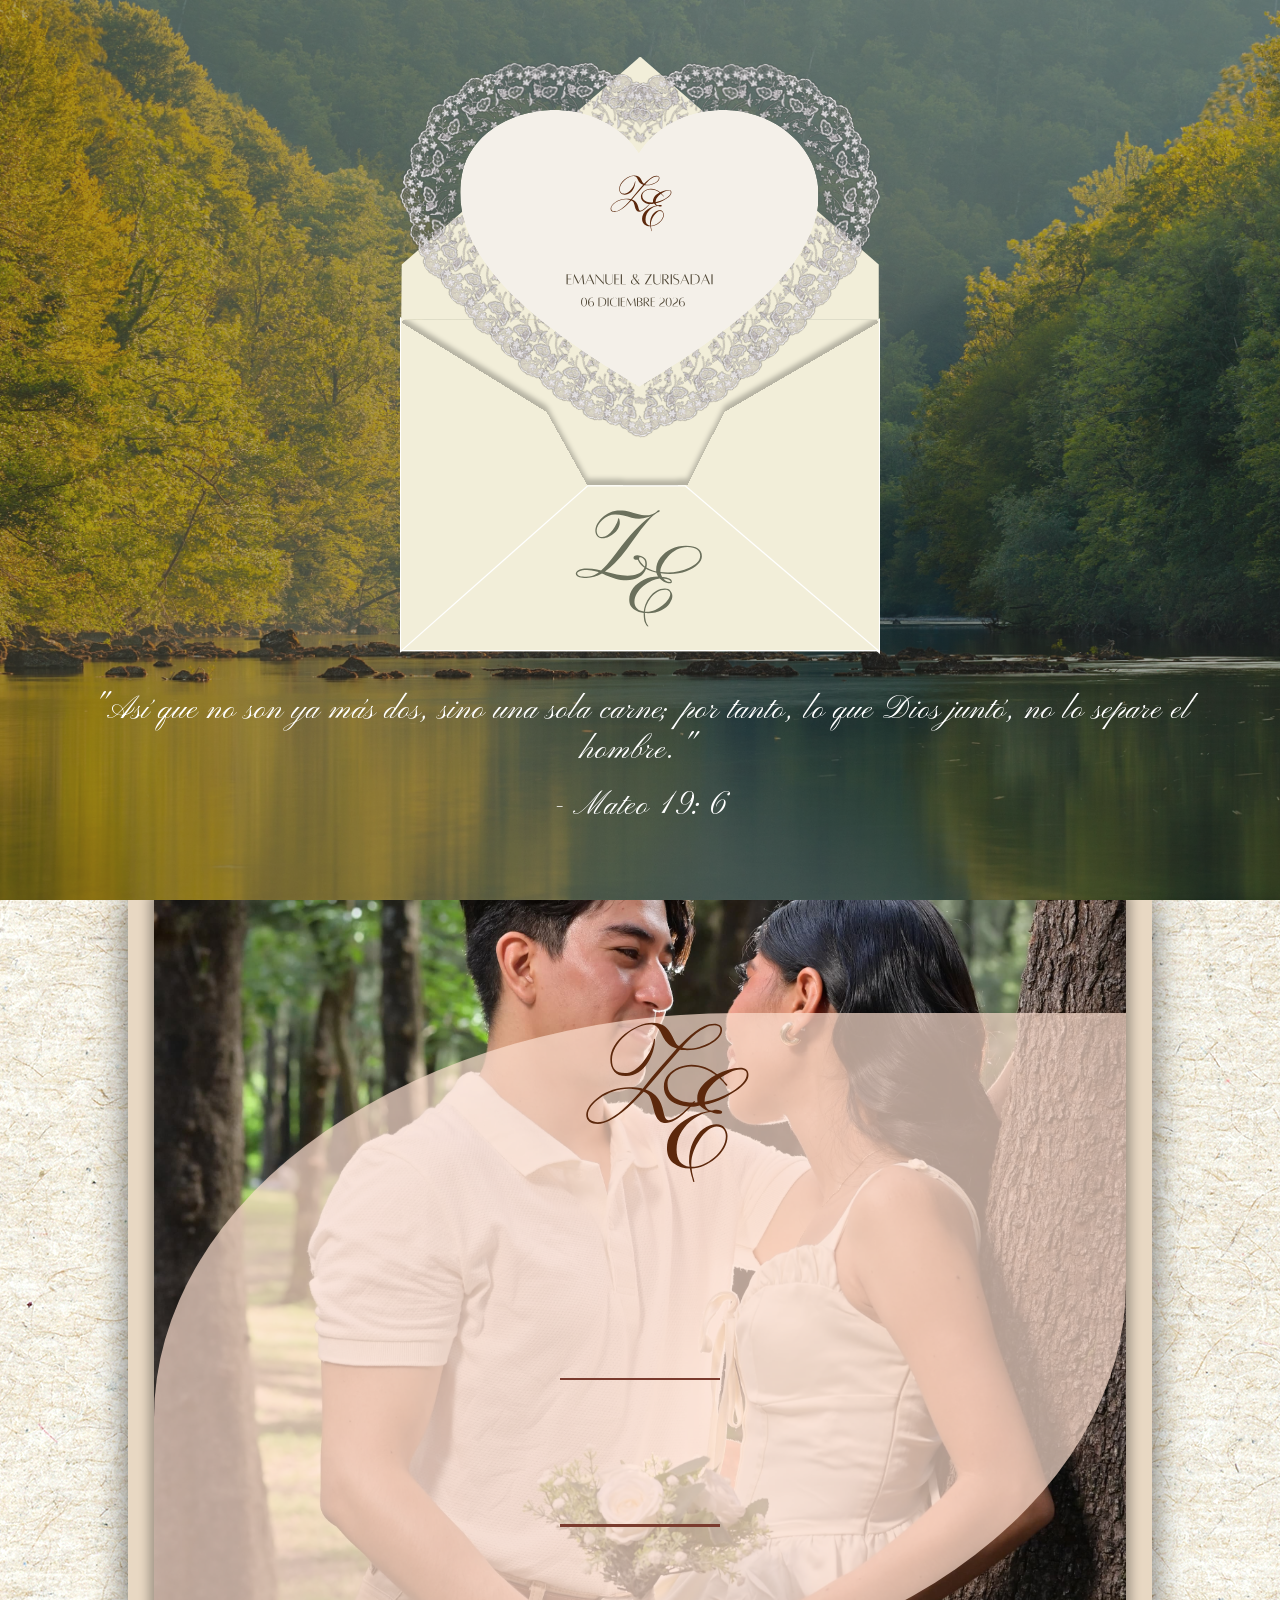
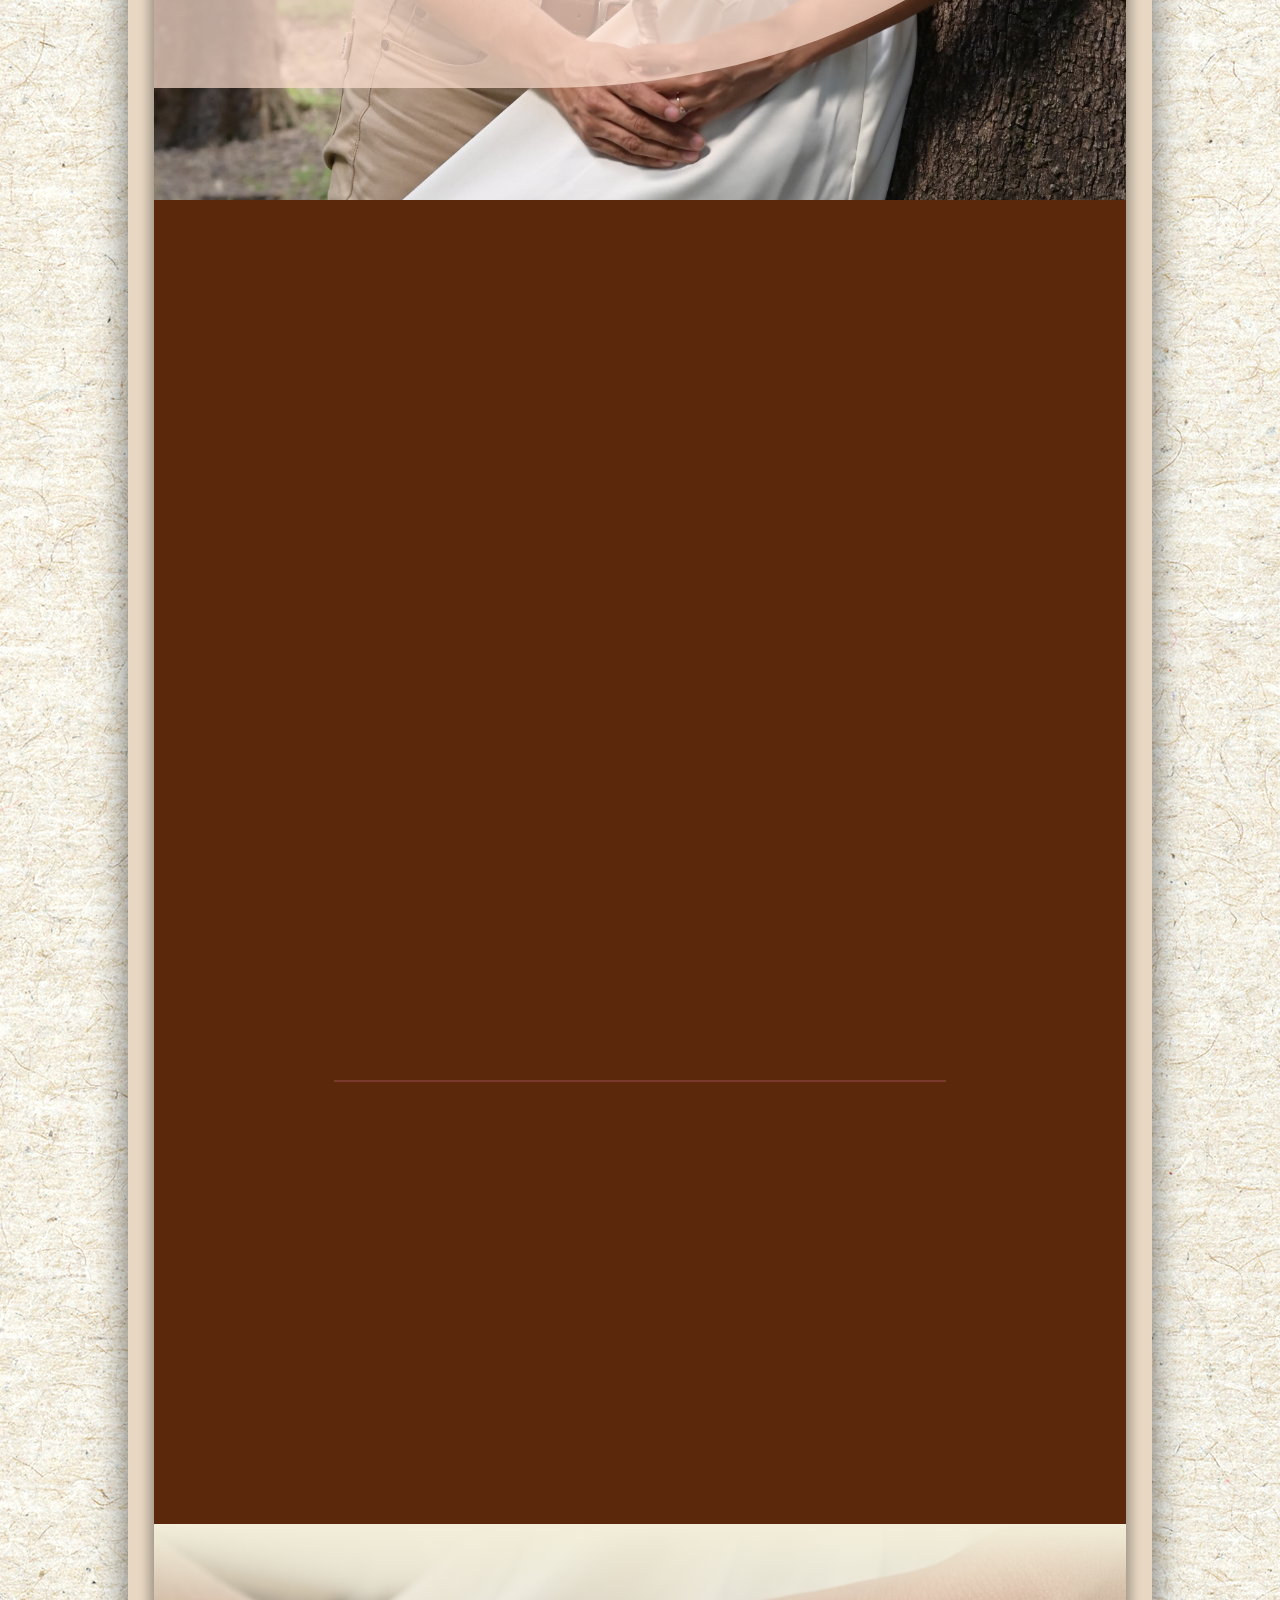
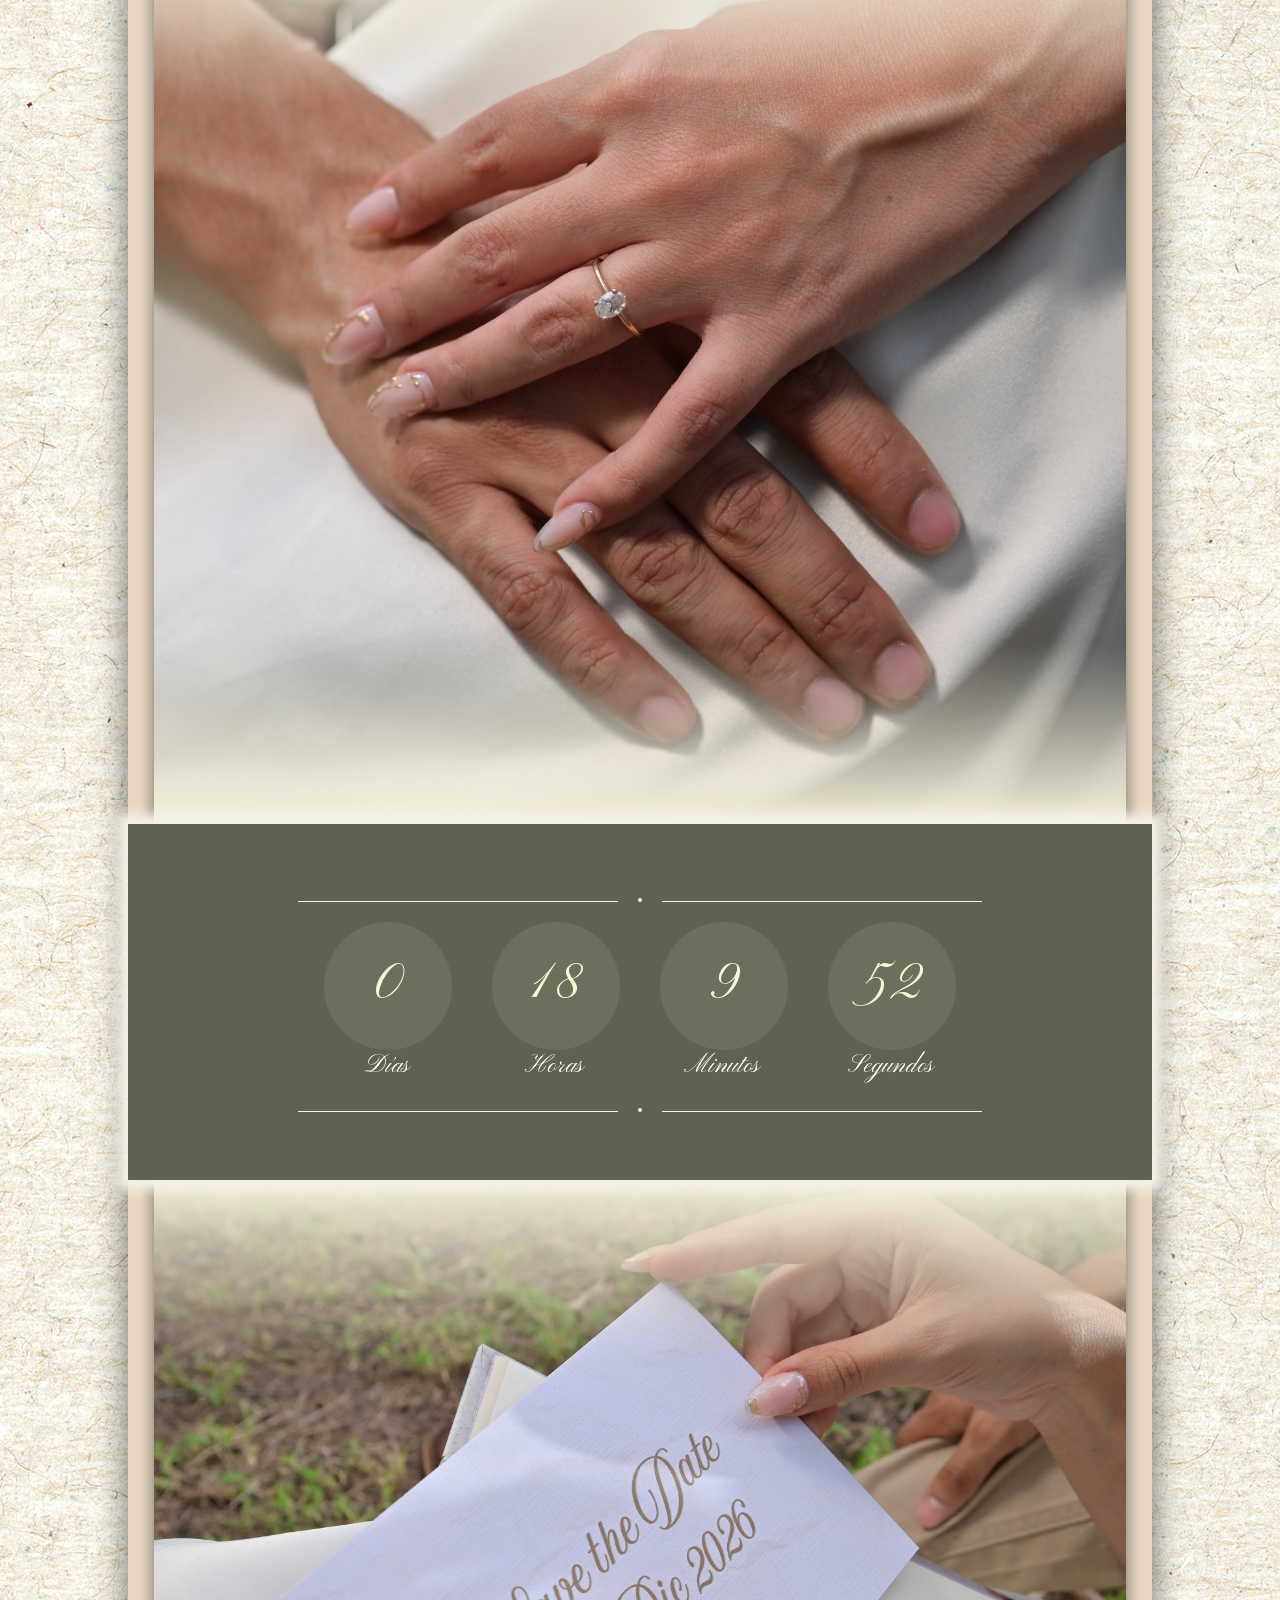
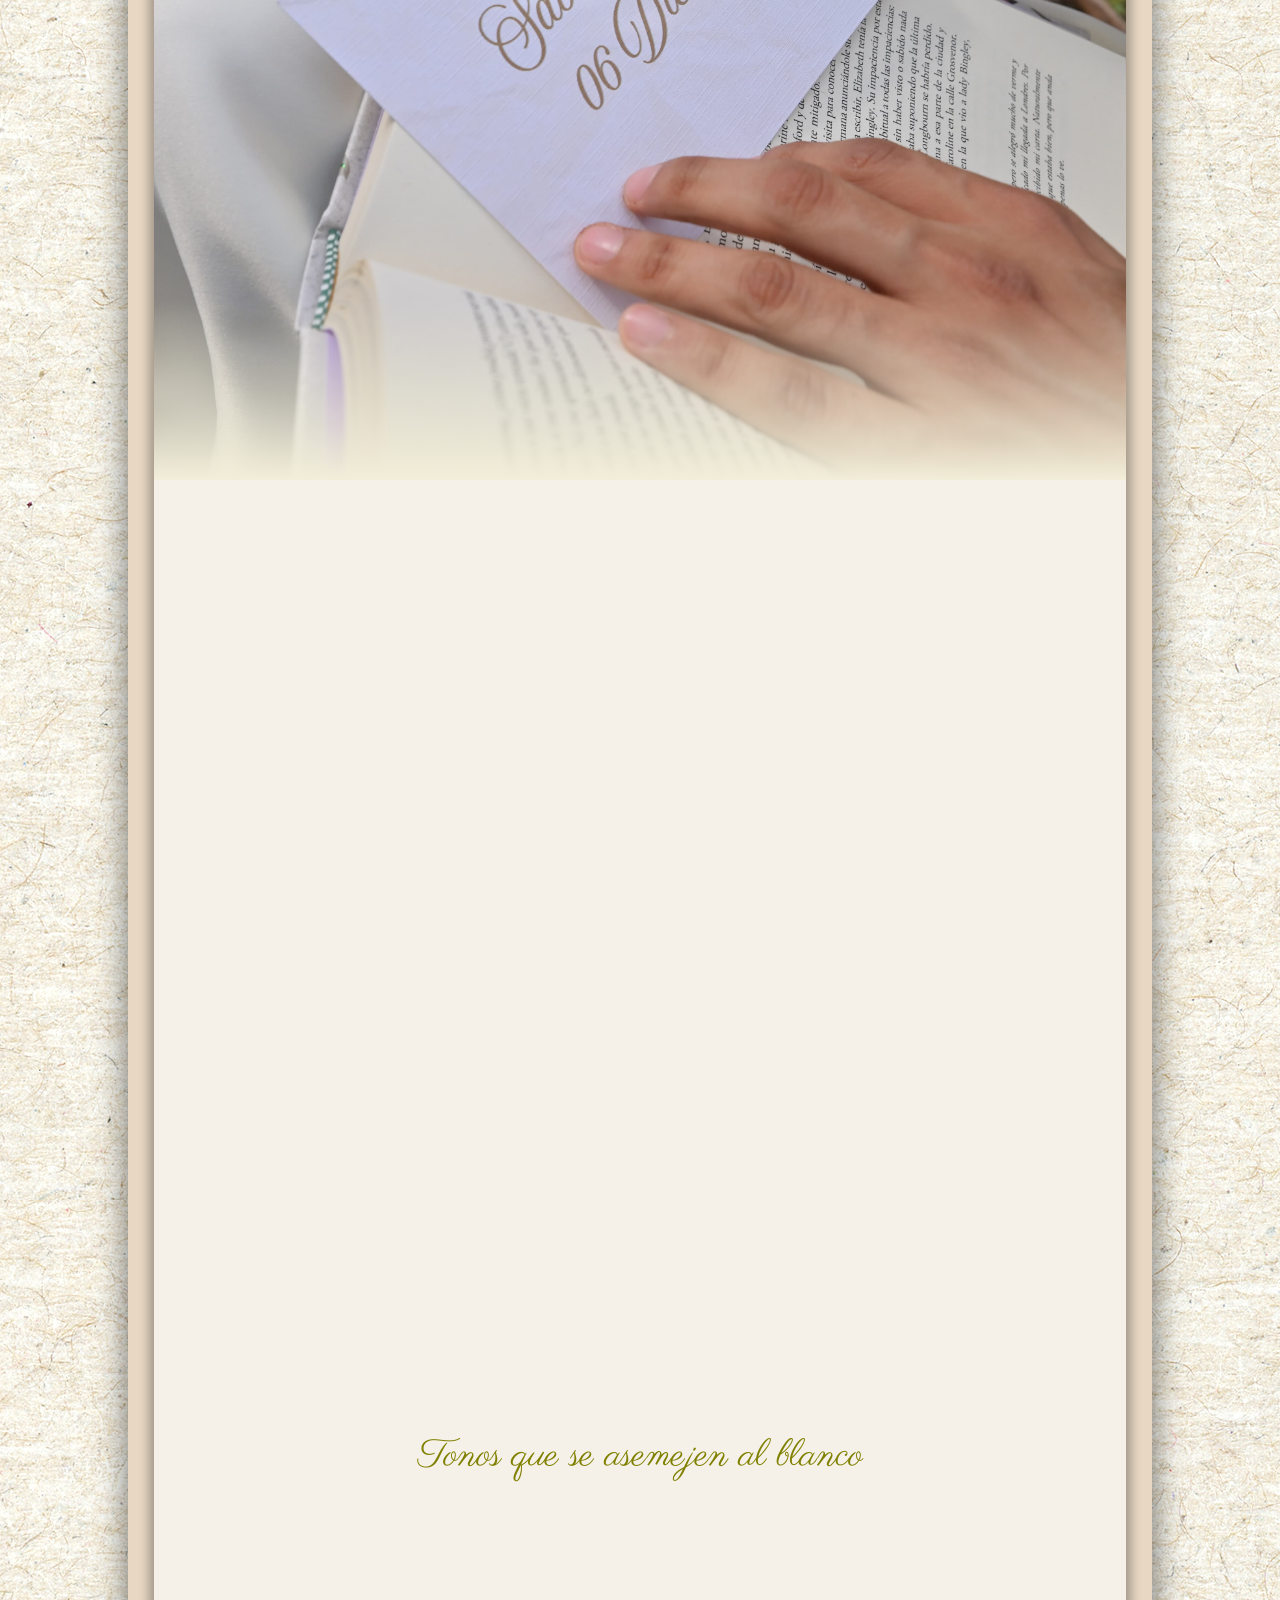
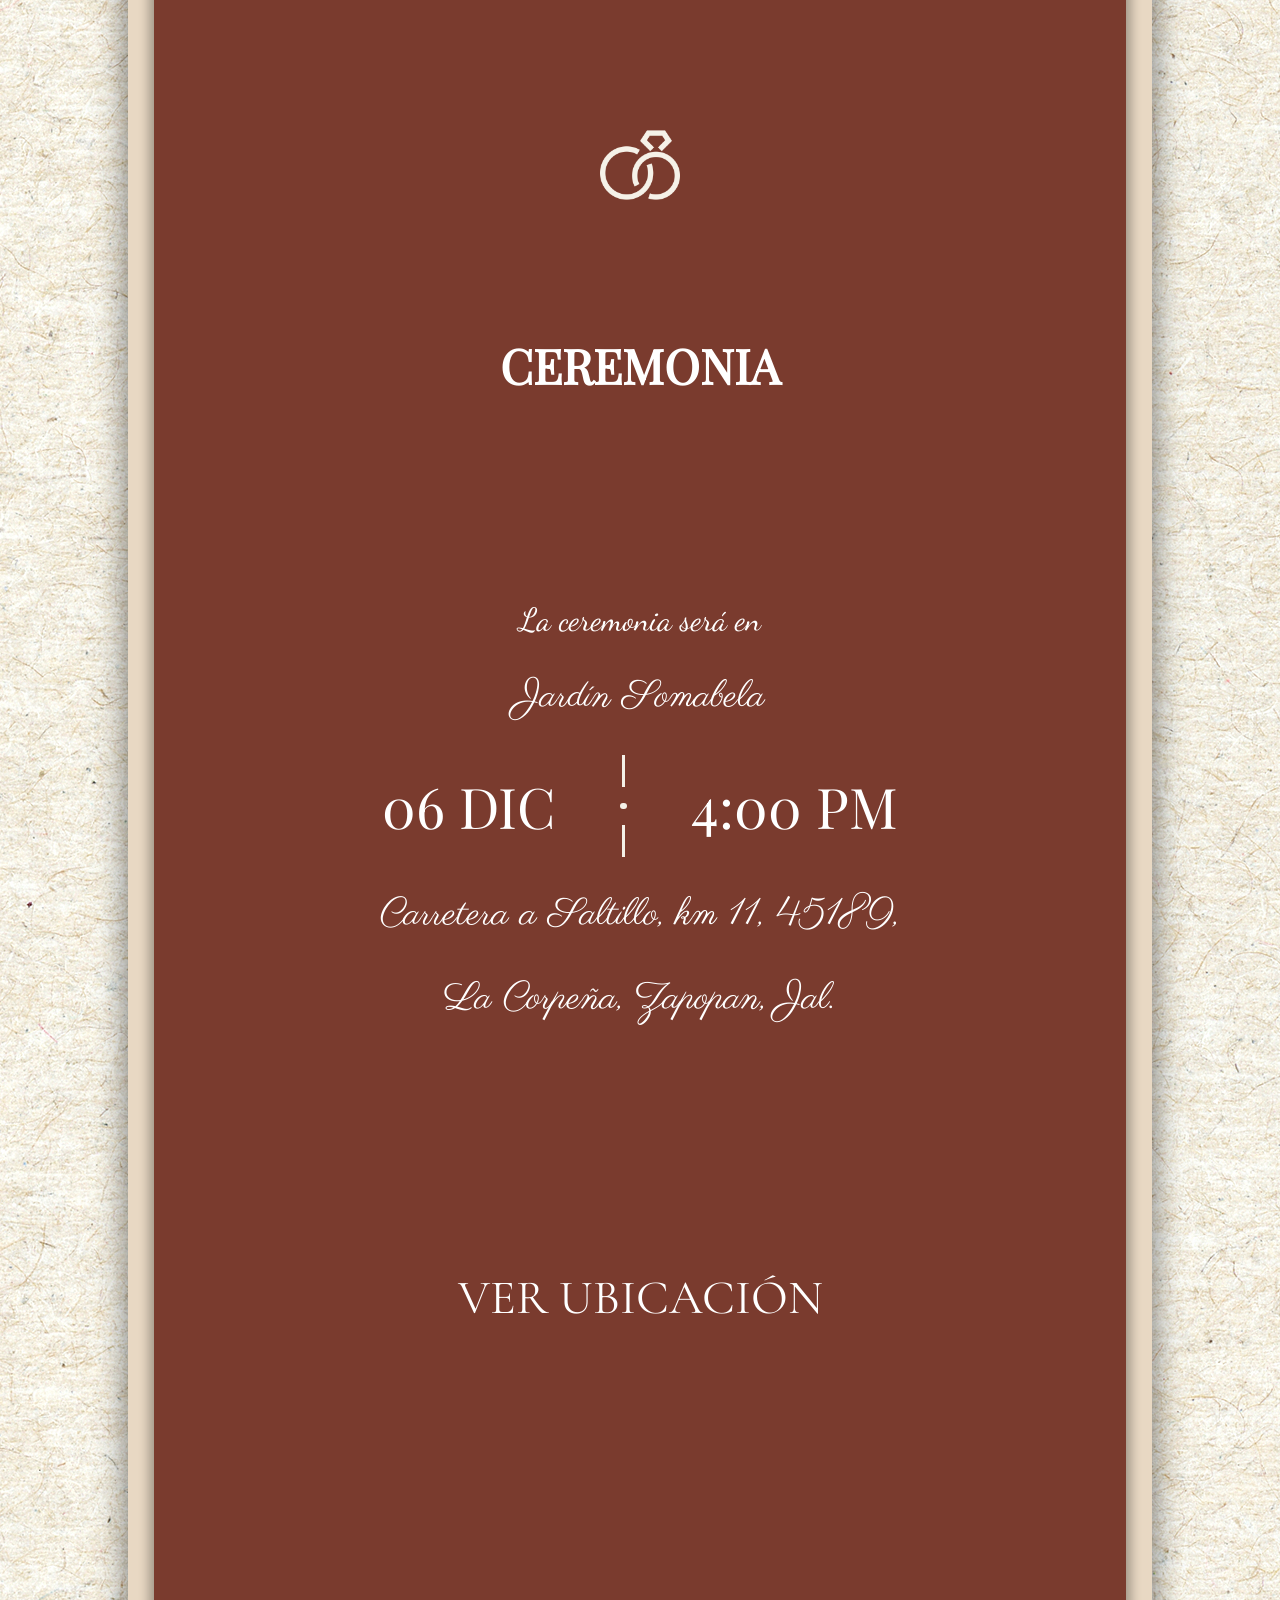
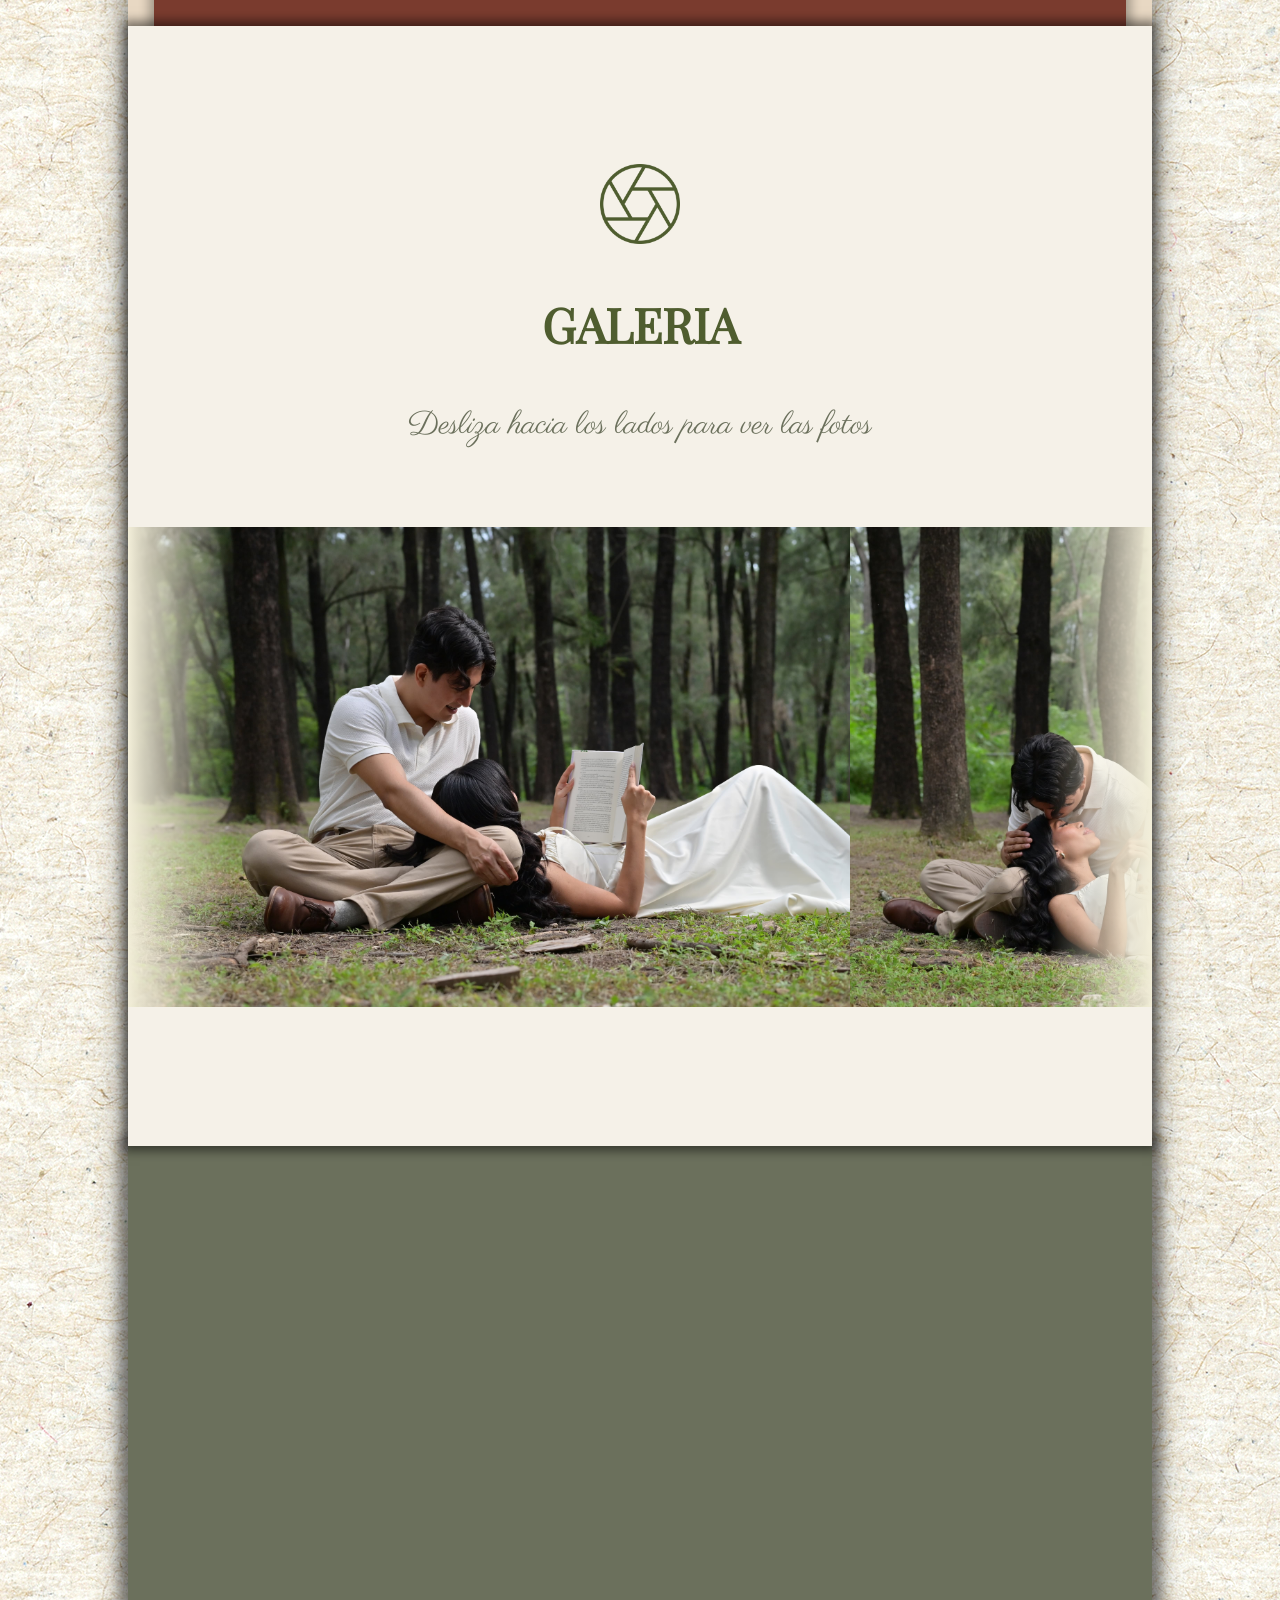
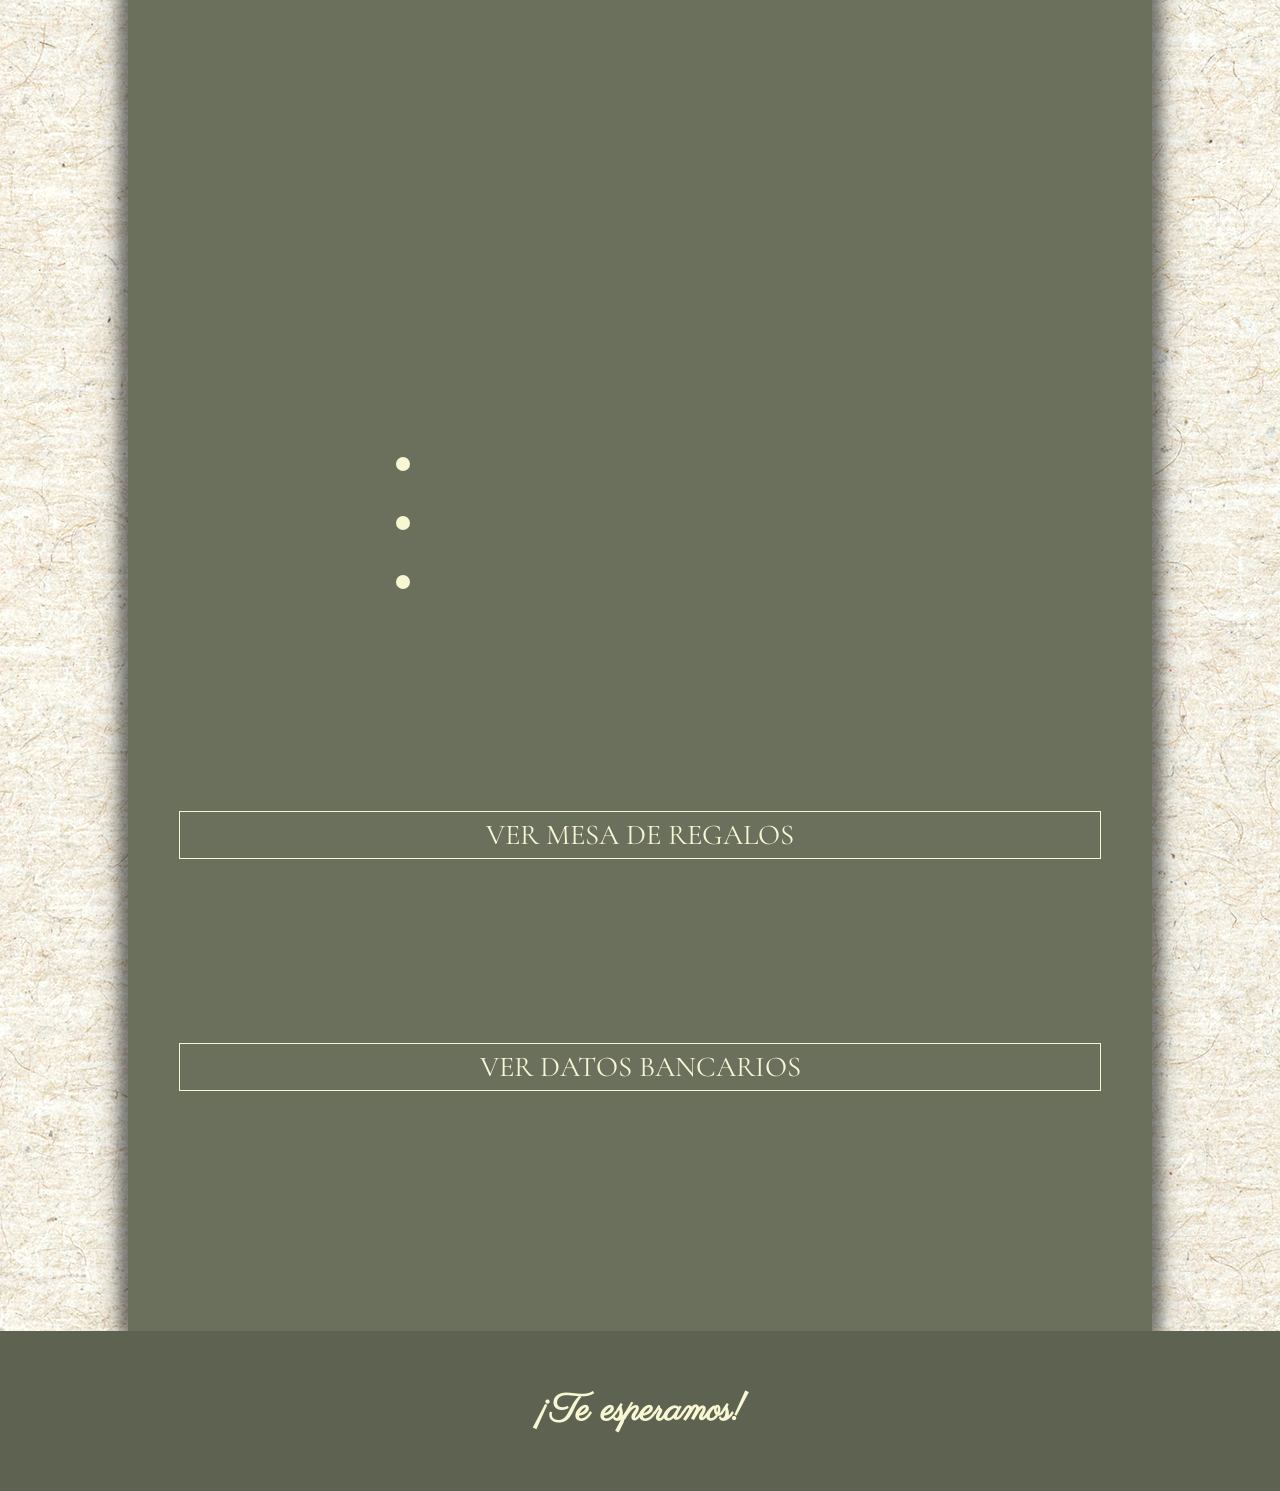
==== commit 5f263be3: "Se agregó una imagen de información bancaria" ====
--- a/invitation.html
+++ b/invitation.html
@@ -188,8 +188,11 @@
             </article>
             <article id="regalos-box-6">
                 <p id="regalos-label-4">Si deseas no complicarte puedes realizarlo de la siguiente forma:</p>
-                <a target="_blank" href=""><button class="regalos-button" id="regalos-button-2">VER DATOS BANCARIOS</button></a>
-            </article>
+                <a href="#bank-info-card"><button class="regalos-button" id="regalos-button-2">VER DATOS BANCARIOS</button></a>
+            </article>
+        </section>
+        <section id="bank-info-card" class="card">
+            <img src="img/bank-info.svg" alt="">
         </section>
     </main>
     <footer id="footer-card">
--- a/css/invitation-style.css
+++ b/css/invitation-style.css
@@ -463,7 +463,7 @@
     padding-bottom: 3rem;
     text-align: center;
     align-content: center;
-    background-color: var(--olivogpt);
+    background-color: var(--olivogpt2);
     width: 100%;
     position: relative;
     z-index: 999;
@@ -841,6 +841,24 @@
     transform: scale(1.1);
 }
 
+#bank-info-card {
+    display: none;
+    position: relative;
+    width: 100%;
+    height: fit-content;
+    background-color: #f5f1e8;
+    box-shadow: 0 0 10px 10px rgba(0, 0, 0, .5);
+}
+
+#bank-info-card:target {
+    display: block;
+}
+
+#bank-info-card img {
+    width: 95%;
+    height: auto;
+}
+
 
 
 /* ==================================================================
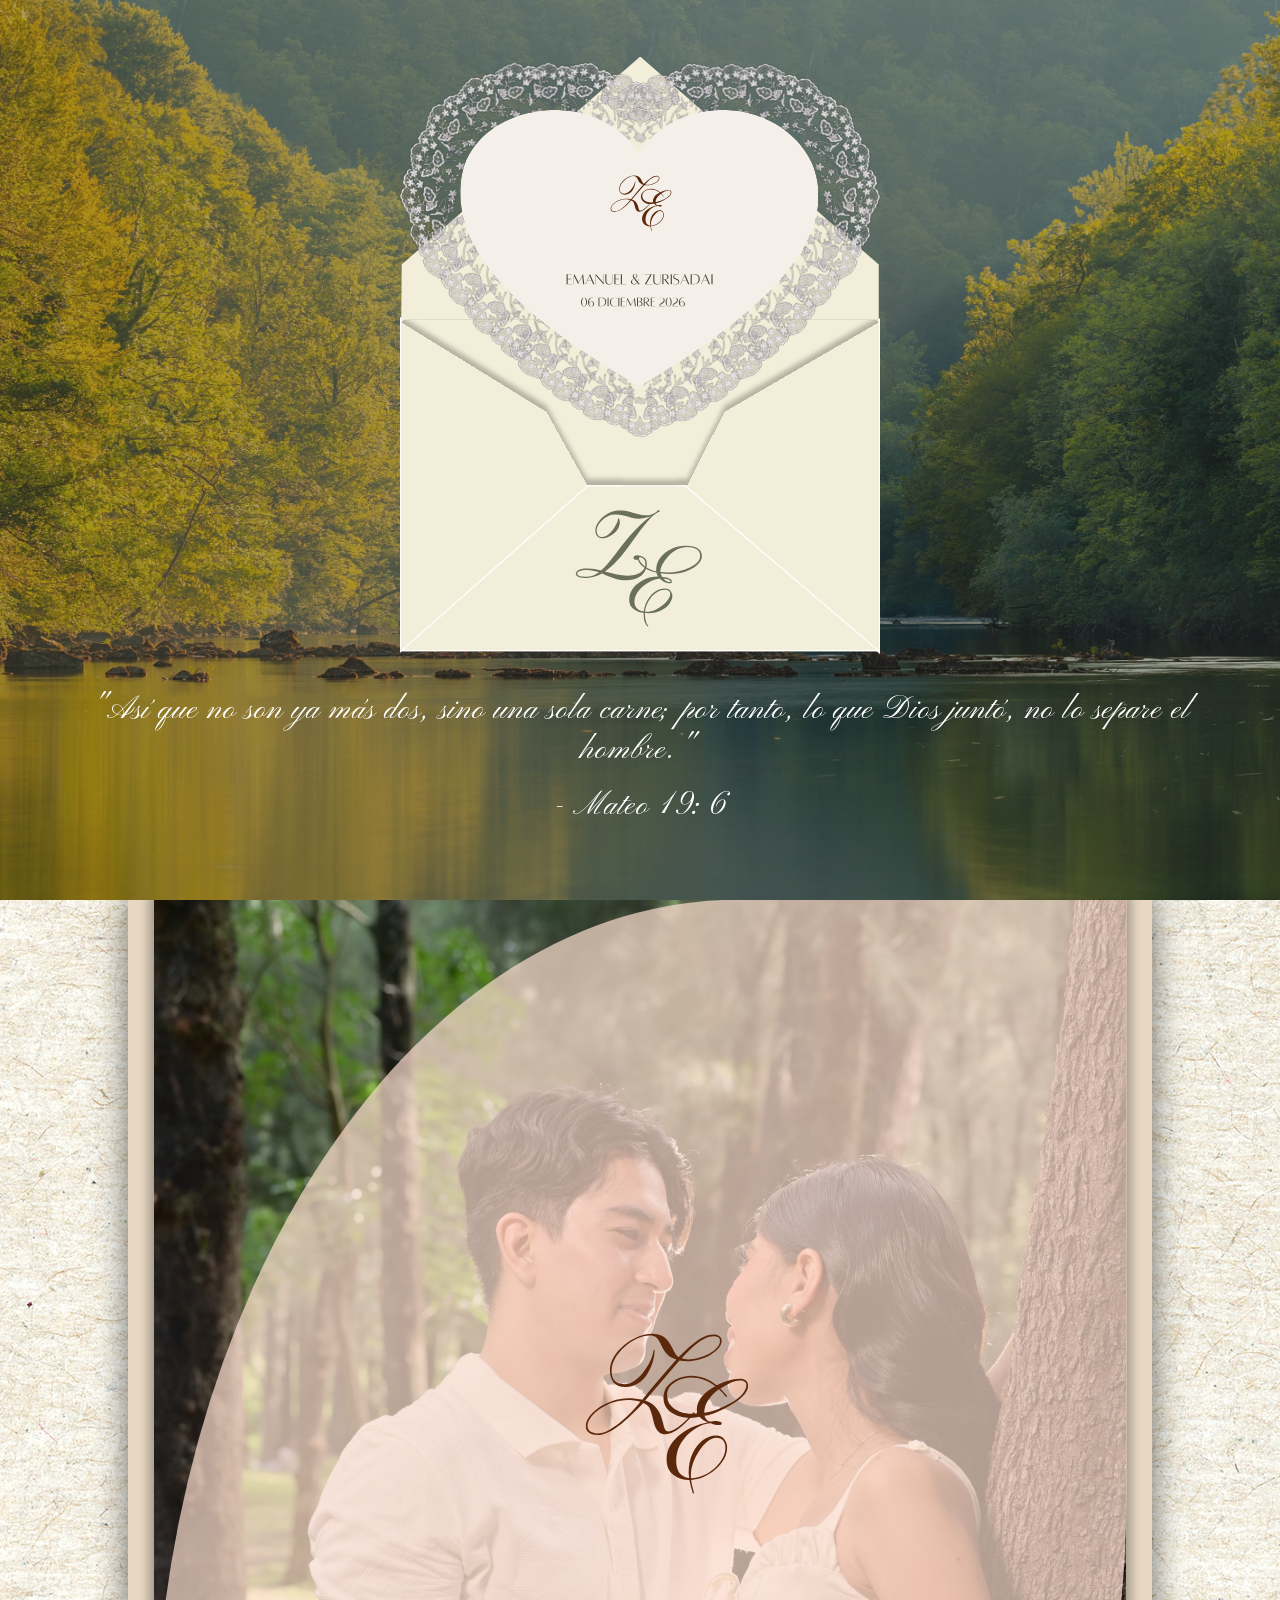
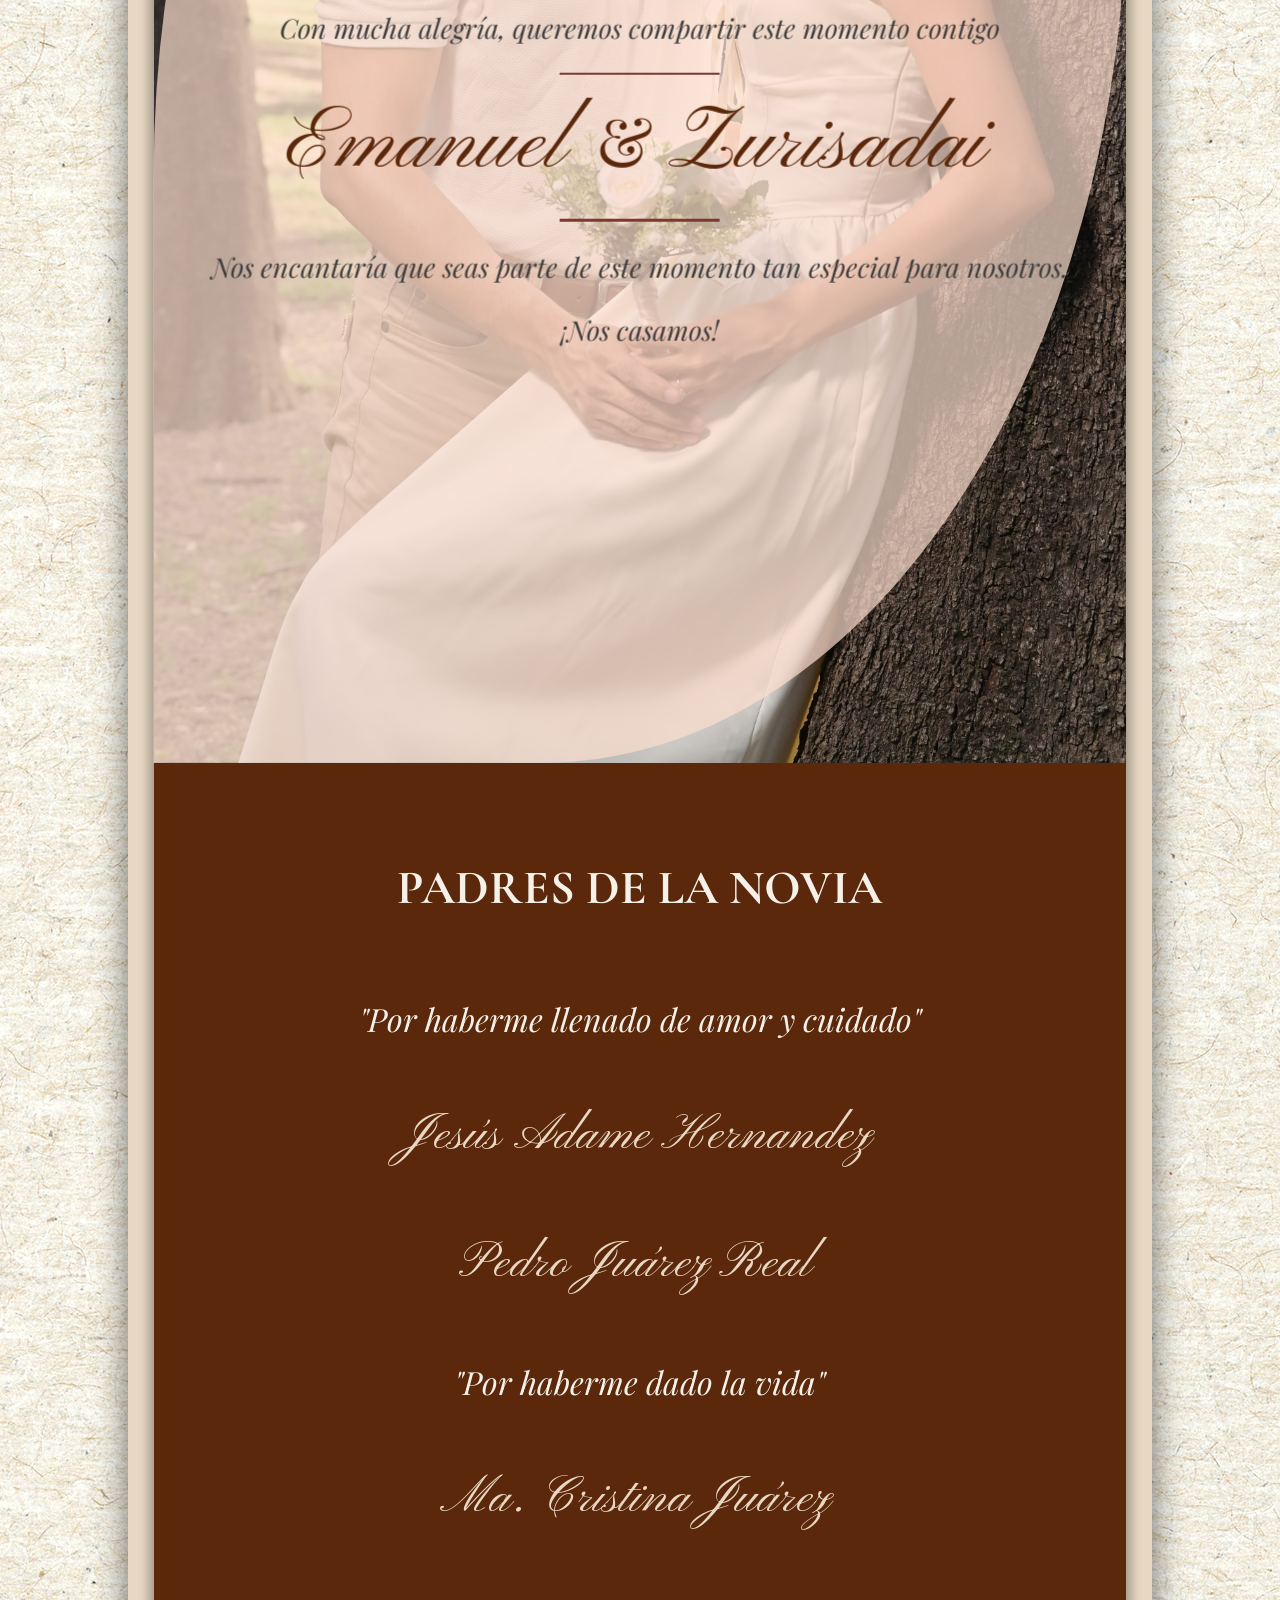
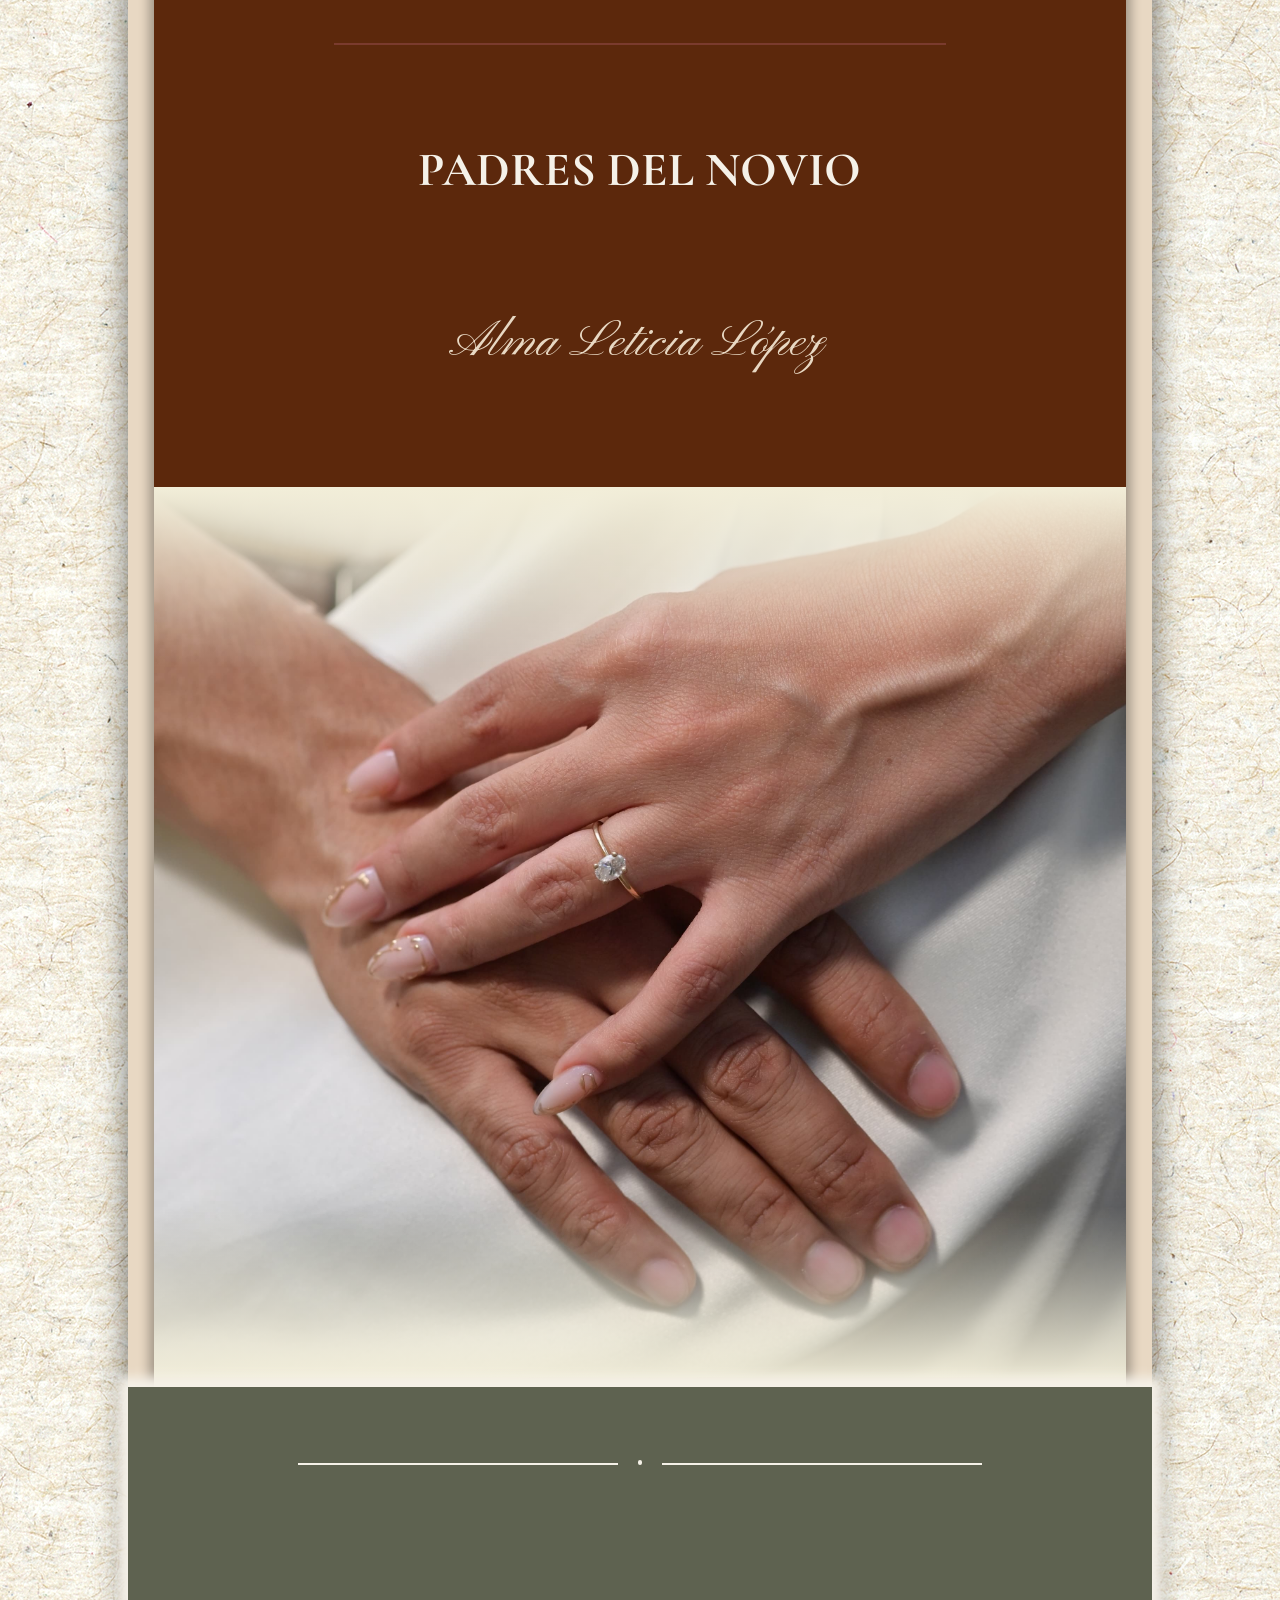
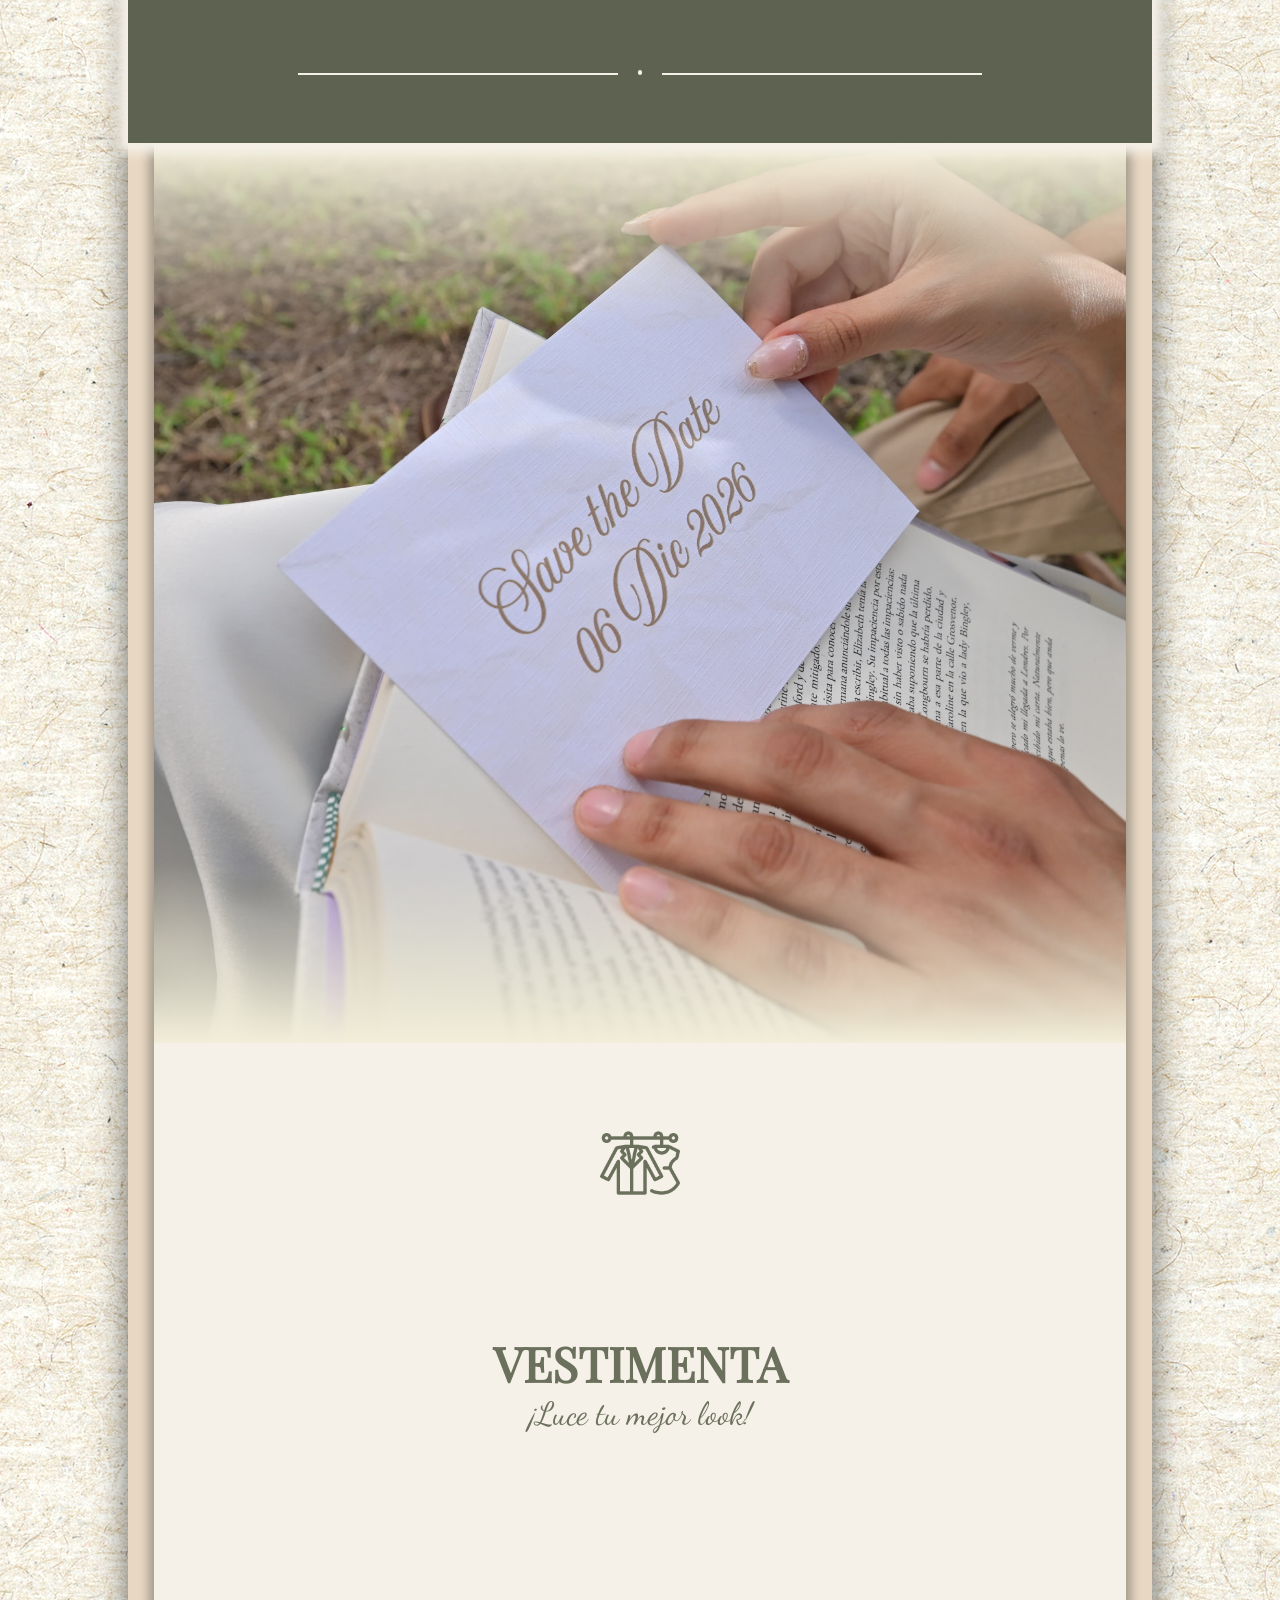
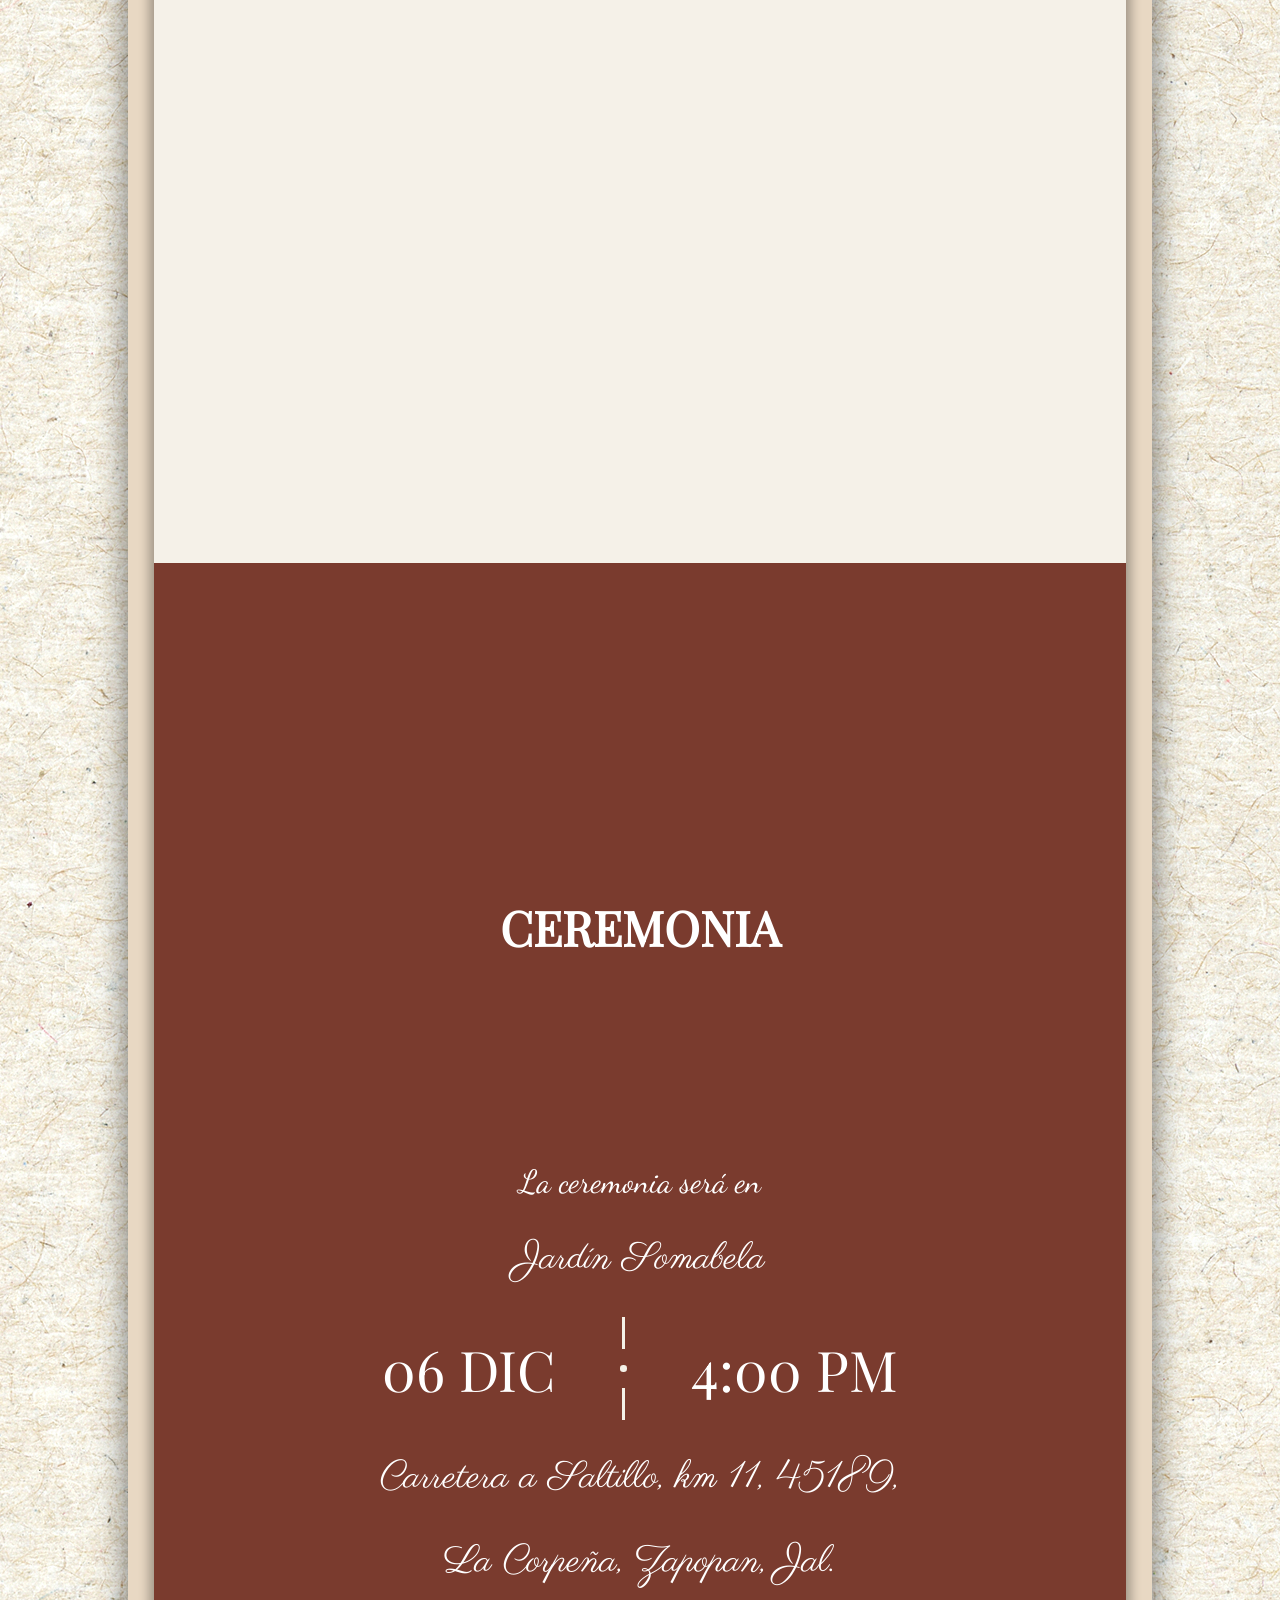
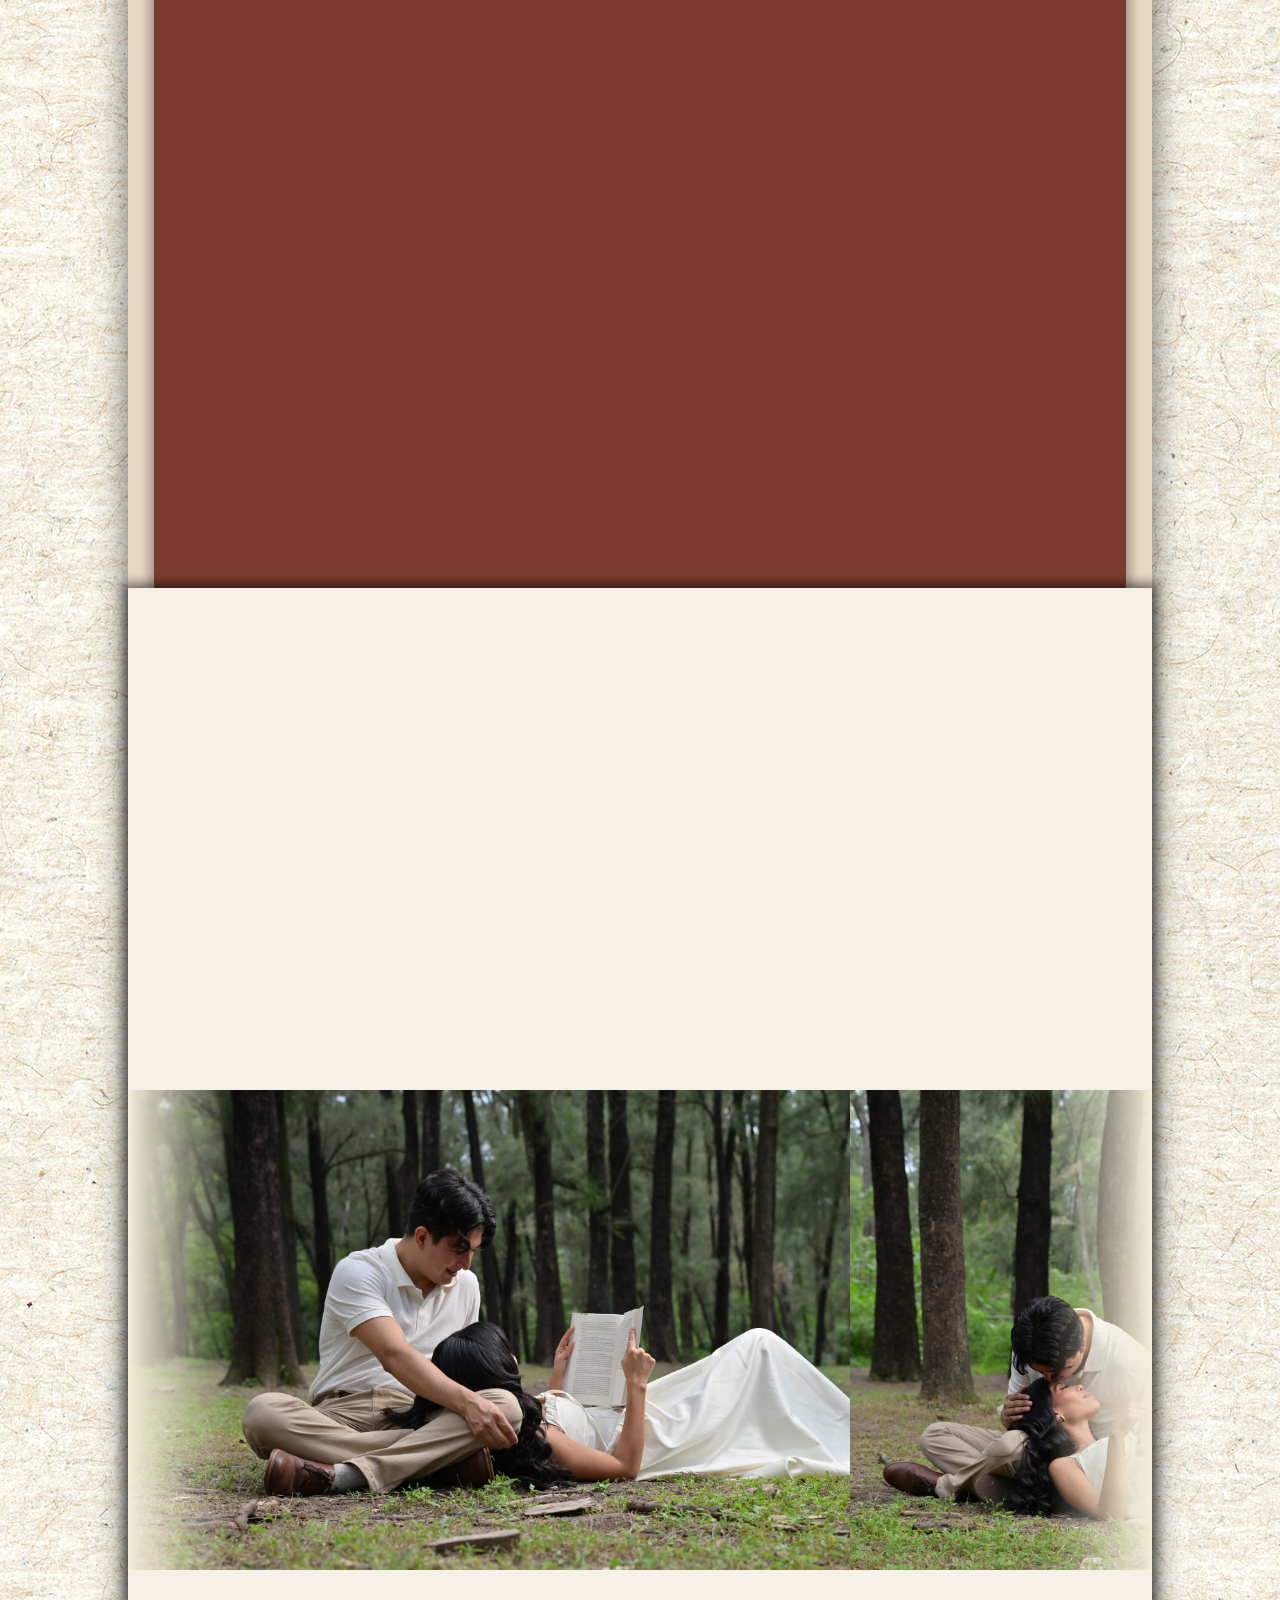
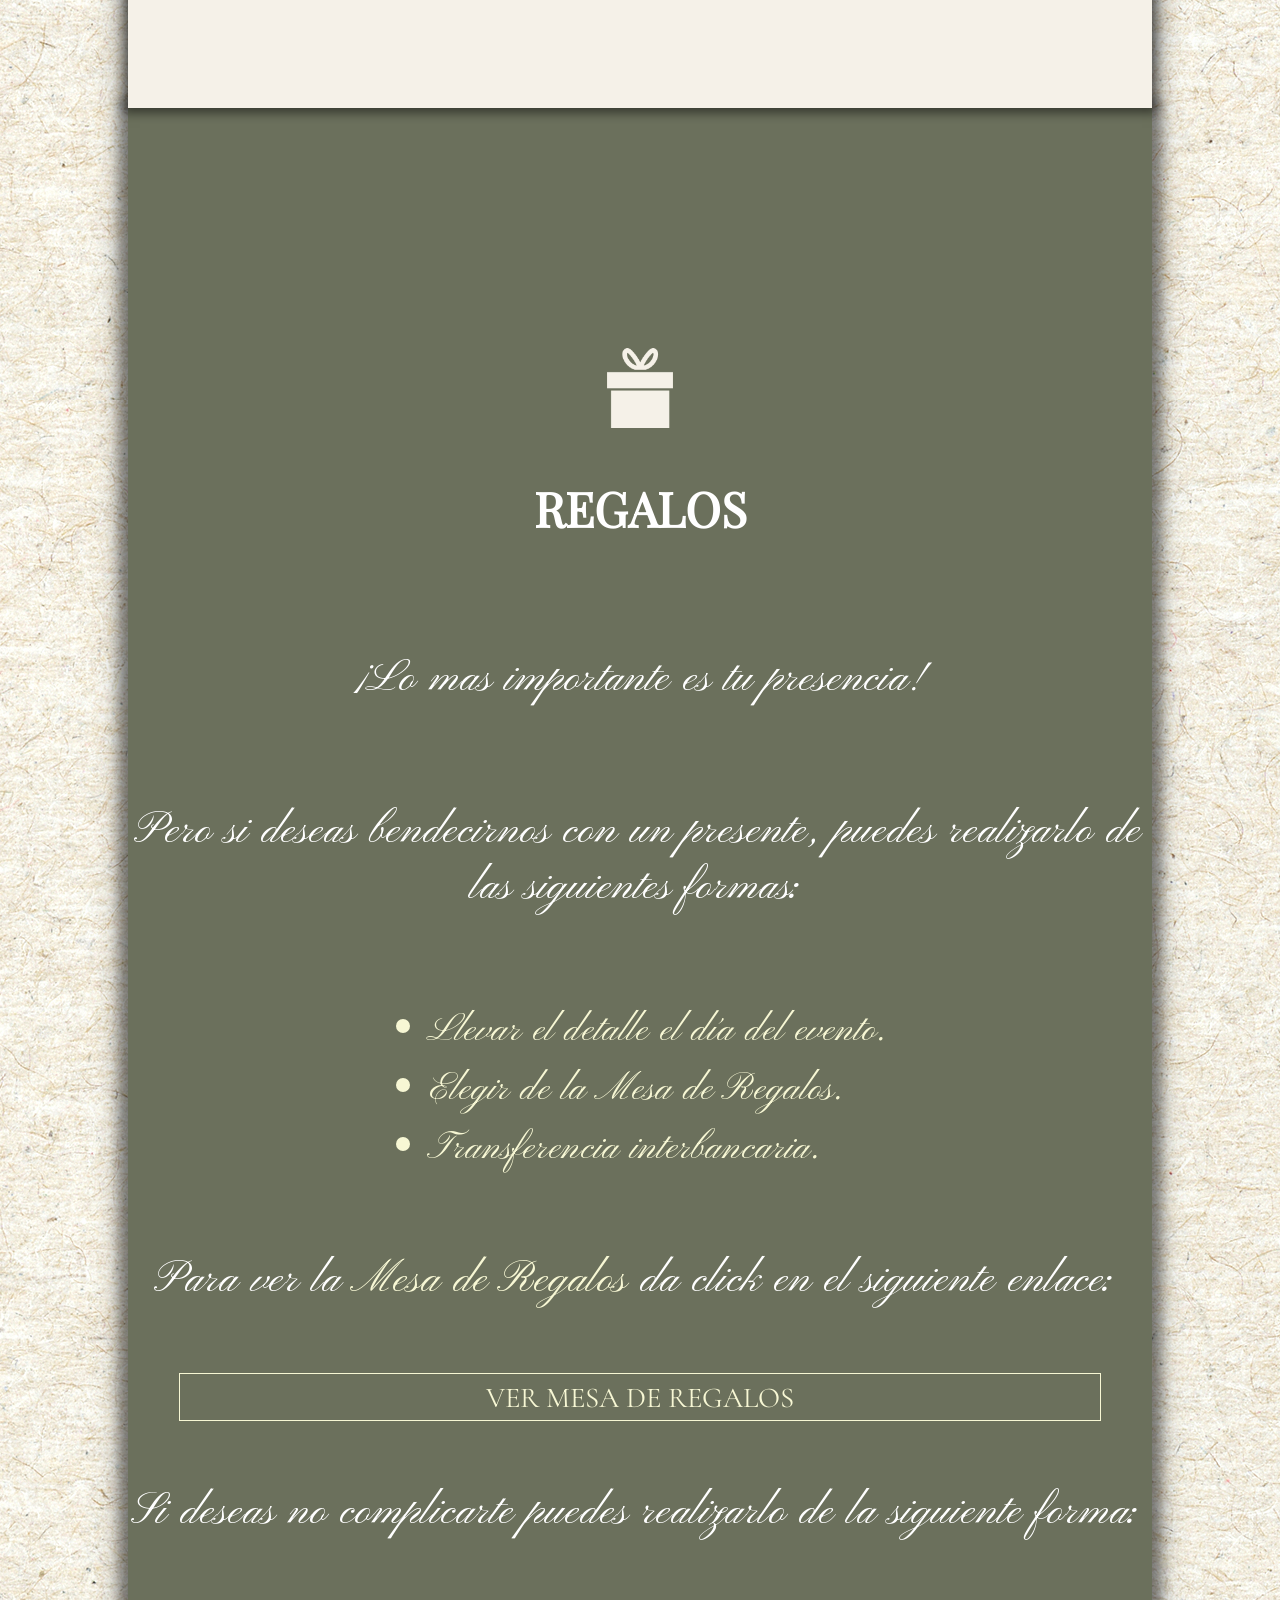
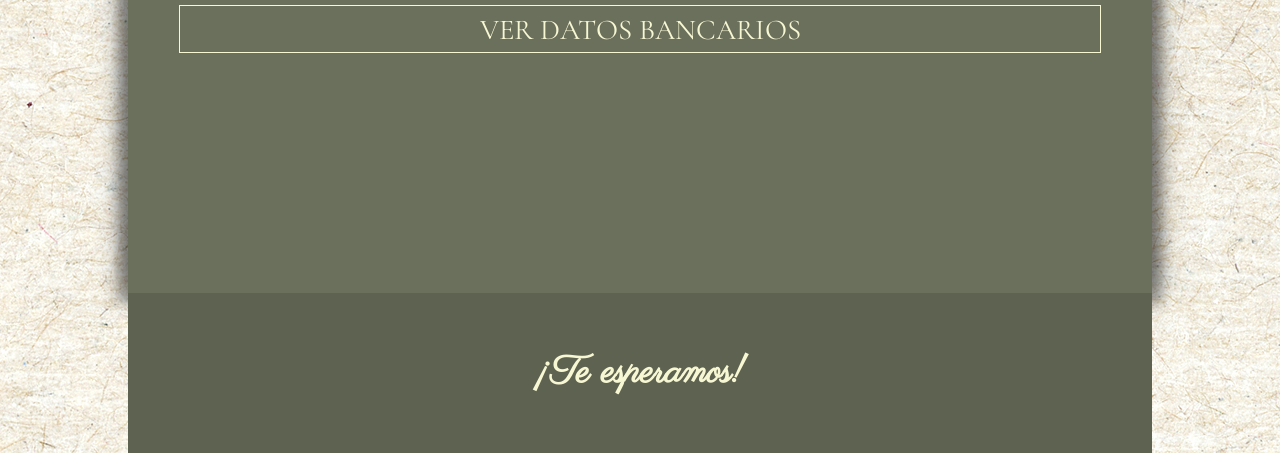
==== commit 571b2033: "Se ajustó la sección de los nombres de los novios" ====
--- a/invitation.html
+++ b/invitation.html
@@ -28,6 +28,7 @@
     <main>
         <div class="thin-card">
             <section id="nombres-esposos-fondo">
+                <img src="fotos/foto8.jpeg" alt="imagen de introduccion">
                 <article id="nombres-esposos-card" class="card">
                     <img id="logo-ze" src="icons/ze-terracota-oscuro.svg" alt="logo">
                     <p id="nombres-esposos-label-1">Con mucha alegría, queremos compartir este momento contigo</p>
--- a/css/invitation-style.css
+++ b/css/invitation-style.css
@@ -274,13 +274,15 @@
 }
 
 #footer-card {
-    width: inherit;
+    width: 80%;
     min-height: 10rem;
     max-height: 20rem;
     font-family: 'fuente5';
     font-size: 1.2em;
     color: var(--dorado);
     background-color: var(--olivogpt2);
+    margin-left: auto;
+    margin-right: auto;
 }
 
 
@@ -294,26 +296,37 @@
     flex-direction: column;
     justify-content: center;
     width: 100%;
-    height: 100vh;
-    background-image: url(../fotos/foto8.jpeg);
-    background-position: center;
-    background-repeat: no-repeat;
-    background-size: cover;
+    height: auto;
+    z-index: 1;
 }
 
 #nombres-esposos-card {
-    padding: 2rem;
-    height: 75%;
+    display: block;
+    position: absolute;
+    top: 50%;
+    left: 50%;
+    transform: translate(-50%, -50%);
+    width: 100%;
+    aspect-ratio: 2767 / 4160;
+    max-height: 100%;
+    padding: 3rem;
     color: var(--gris);
     background-color: hsla(20, 90%, 90%, .7);
     border-radius: 60% 0 60% 0;
+    overflow: hidden;
+}
+
+#nombres-esposos-fondo img {
+    display: block;
+    width: 100%;
+    height: auto;
 }
 
 
 
 #nombres-esposos-card #logo-ze {
     display: block;
-    min-width: 15rem;
+    max-width: 15rem;
     margin: 0 auto;
 }
 
@@ -865,6 +878,11 @@
    RESPONSIVE - PHONE / TABLET
    ================================================================== */
 @media (max-width: 900px) {
+
+    main {
+        width: 100%;
+    }
+
     /* HEADER CARD */
     #header-card #corazon-bordado-img {
         width: 100%;
@@ -886,7 +904,6 @@
     /* NOMBRES ESPOSOS CARD */
     #nombres-esposos-card #logo-ze {
         min-width: 0;
-        width: 40%;
         max-width: 10rem;
     }
 
@@ -971,6 +988,8 @@
 
     #regalos-card {
         min-height: 100vh;
+        grid-template-columns: 90%;
+        justify-content: center;
     }
 
     #ceremonia-card .icon,
@@ -1057,6 +1076,10 @@
     #regalos-card .regalos-button:hover {
         transform: scale(1.1);
     }
+
+    #footer-card {
+        width: 100%;
+    }
 }
 
 
@@ -1095,8 +1118,8 @@
     }
 
     /* NOMBRES ESPOSOS CARD */
-    #nombres-esposos-fondo {
-        height: 100vh;
+    #nombres-esposos-card #logo-ze {
+        max-width: 7rem;
     }
 
     #nombres-esposos-card p {
@@ -1274,4 +1297,8 @@
     #regalos-card .regalos-button:hover {
         transform: scale(1.1);
     }
-}
+
+    #footer-card {
+        width: 100%;
+    }
+}
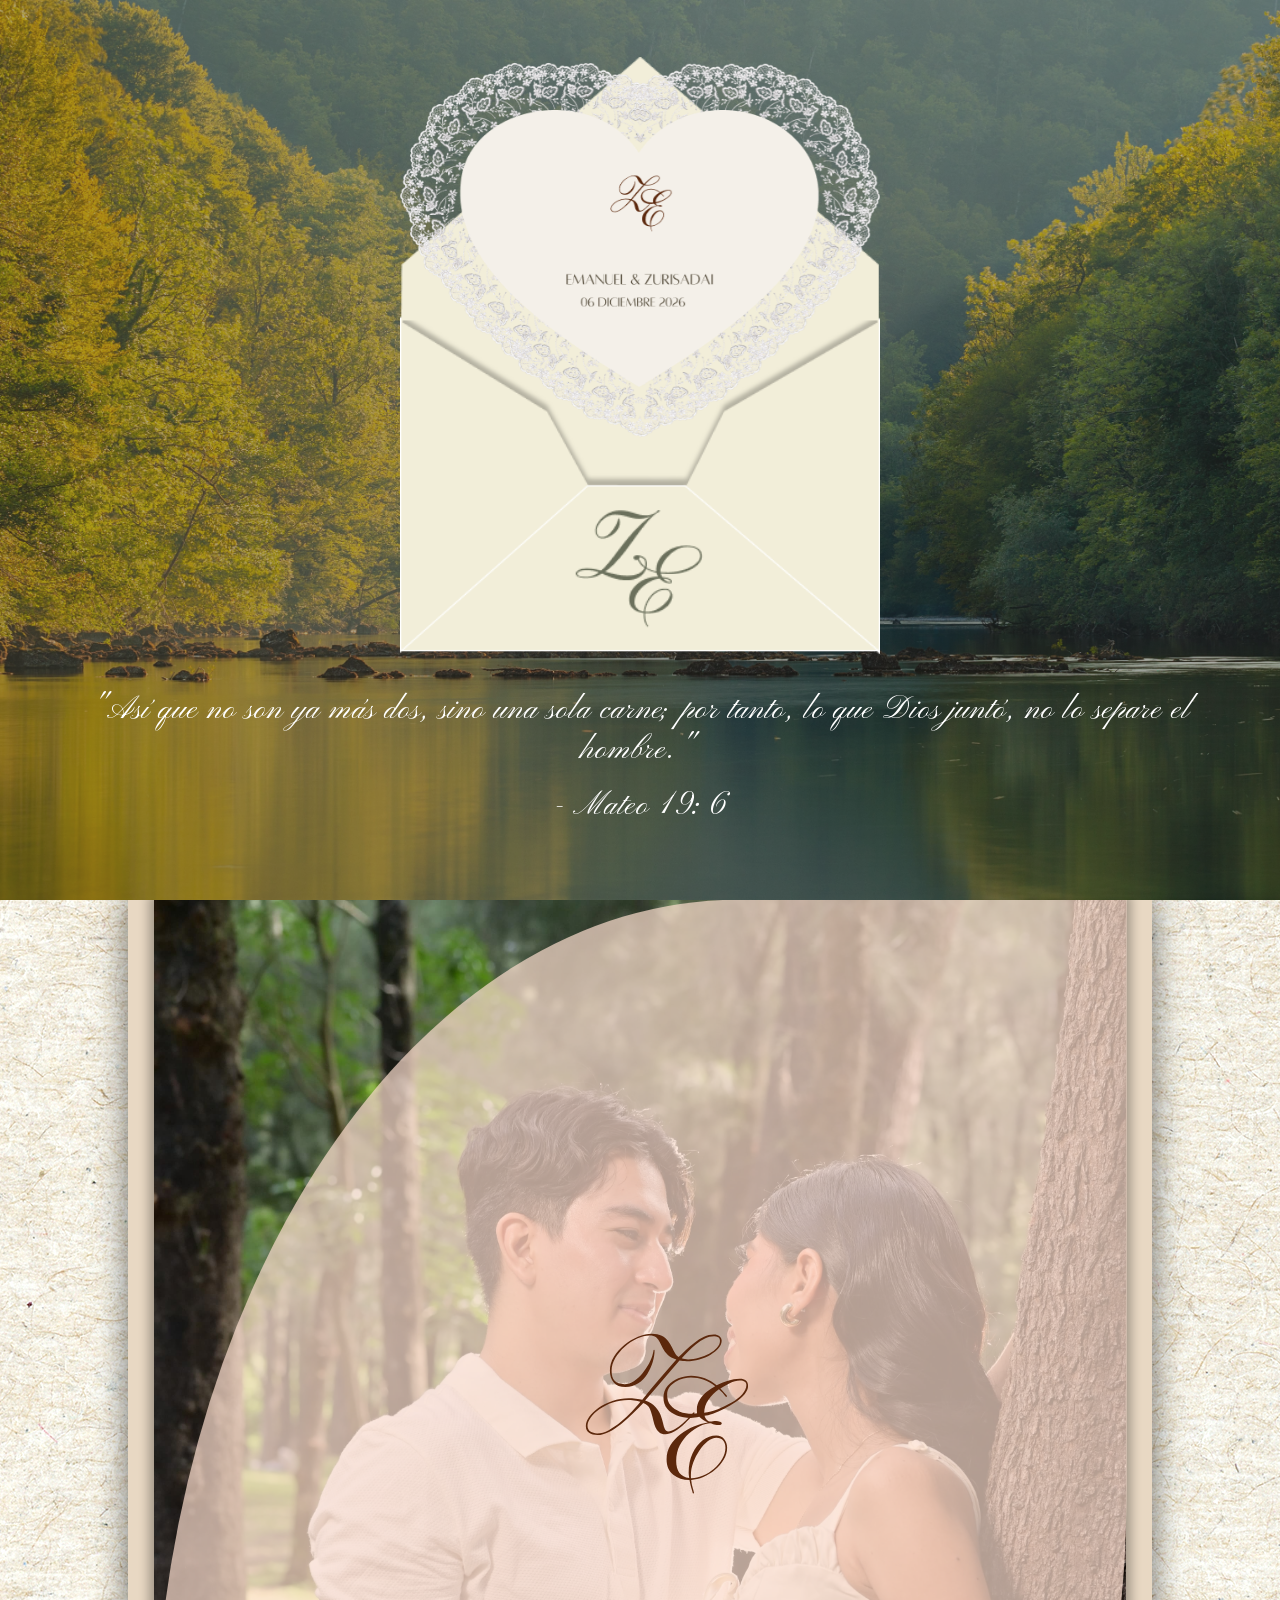
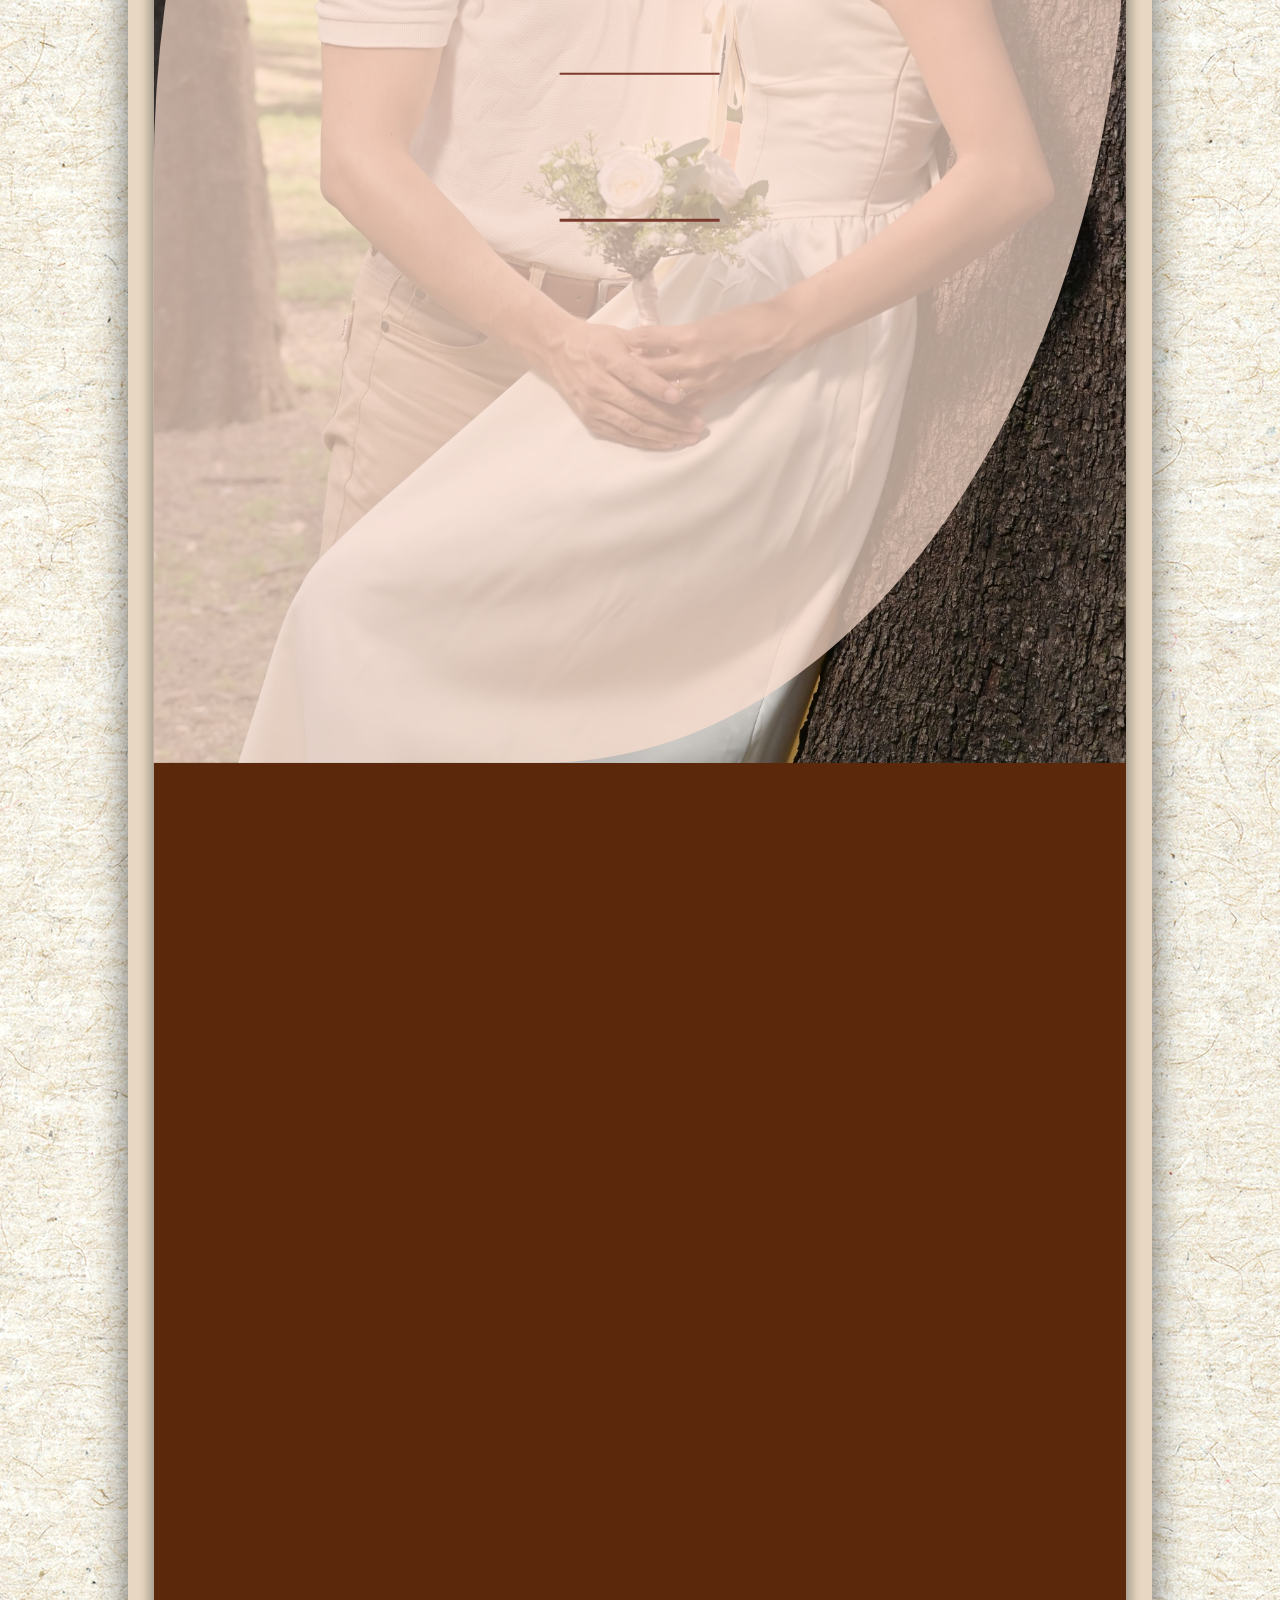
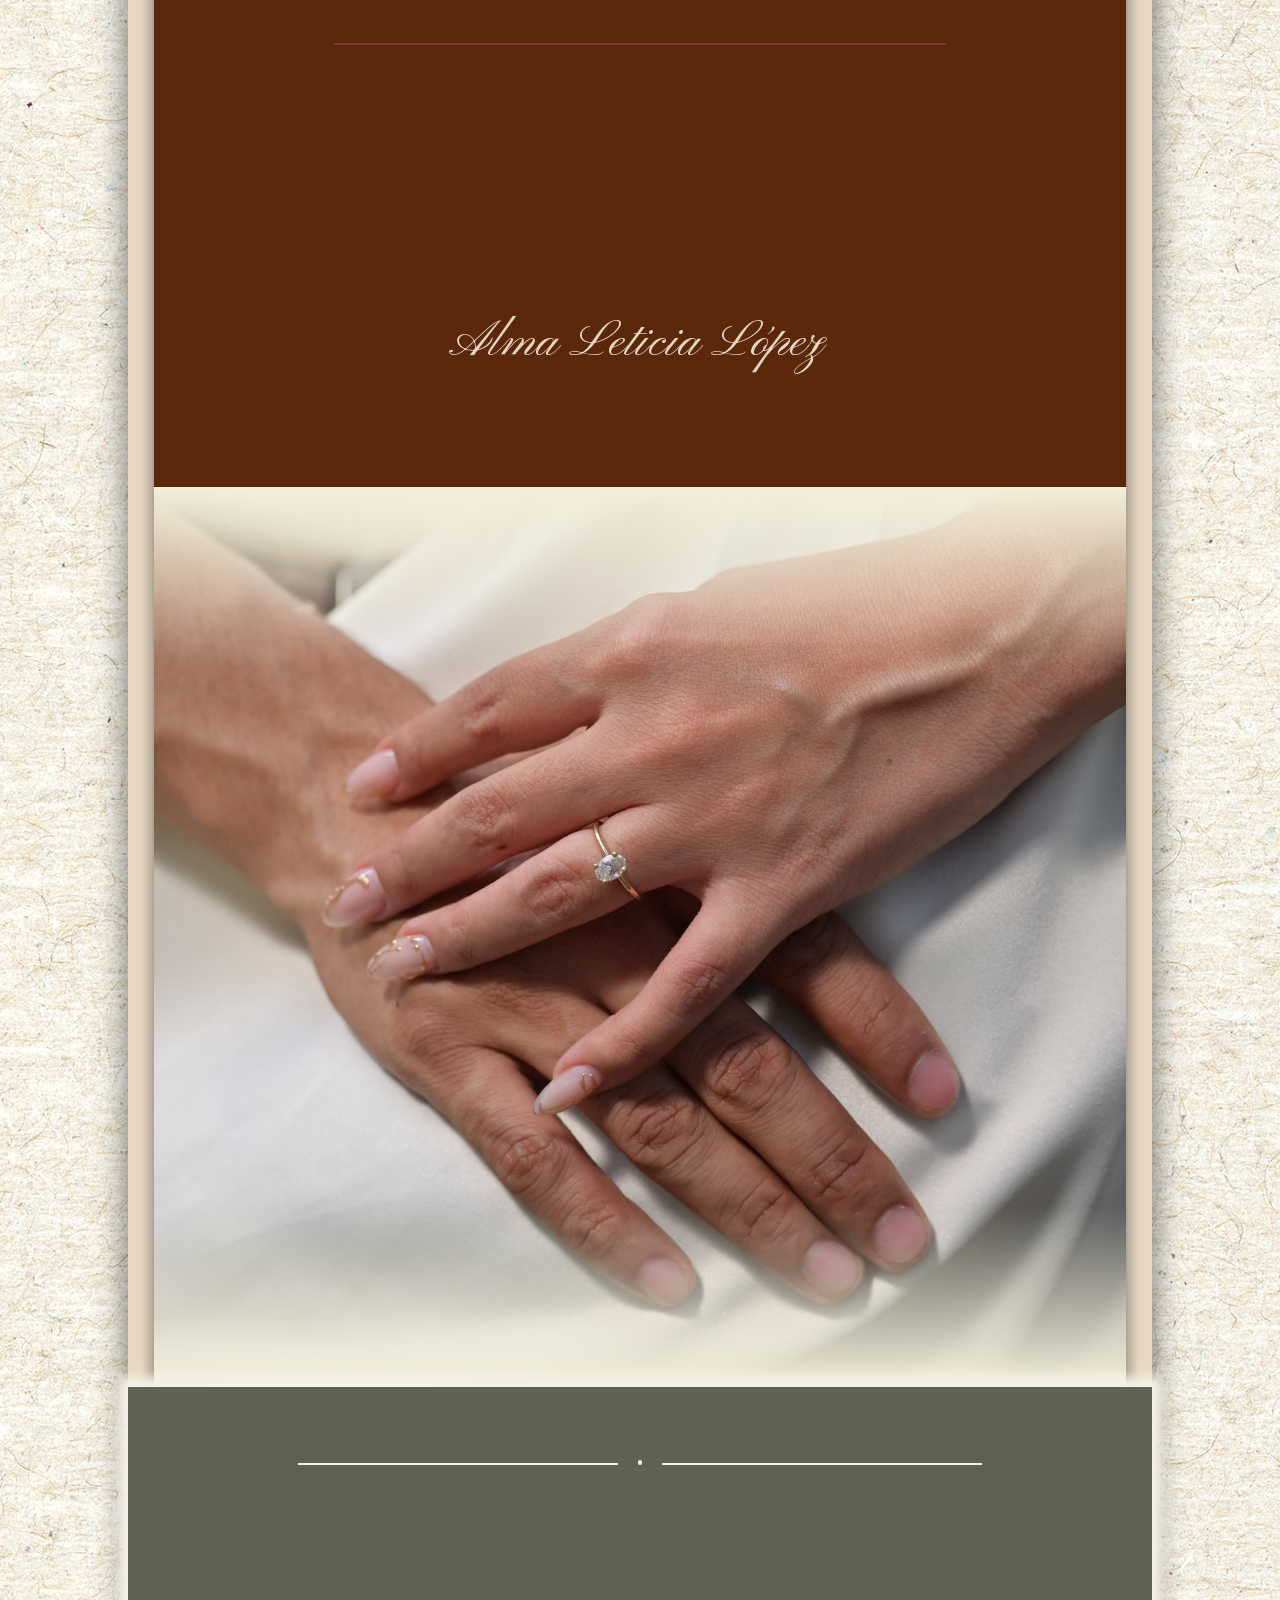
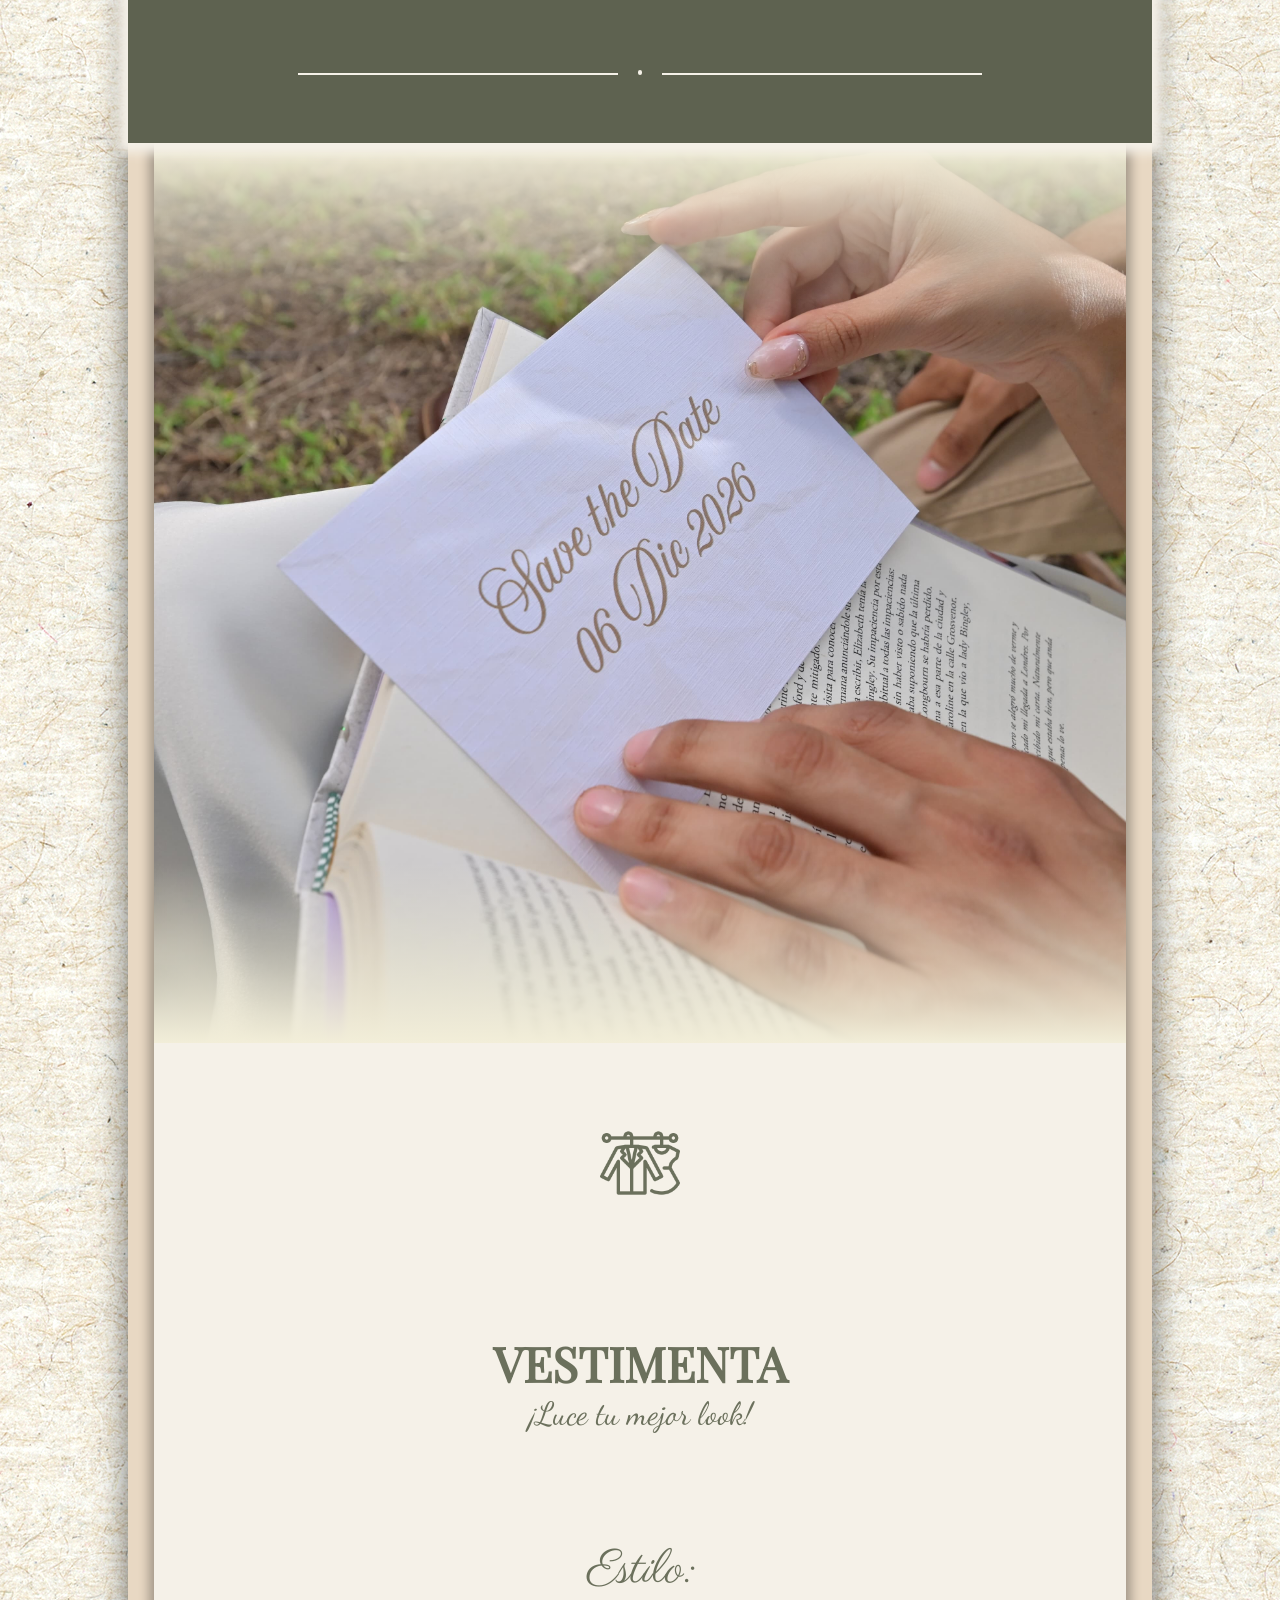
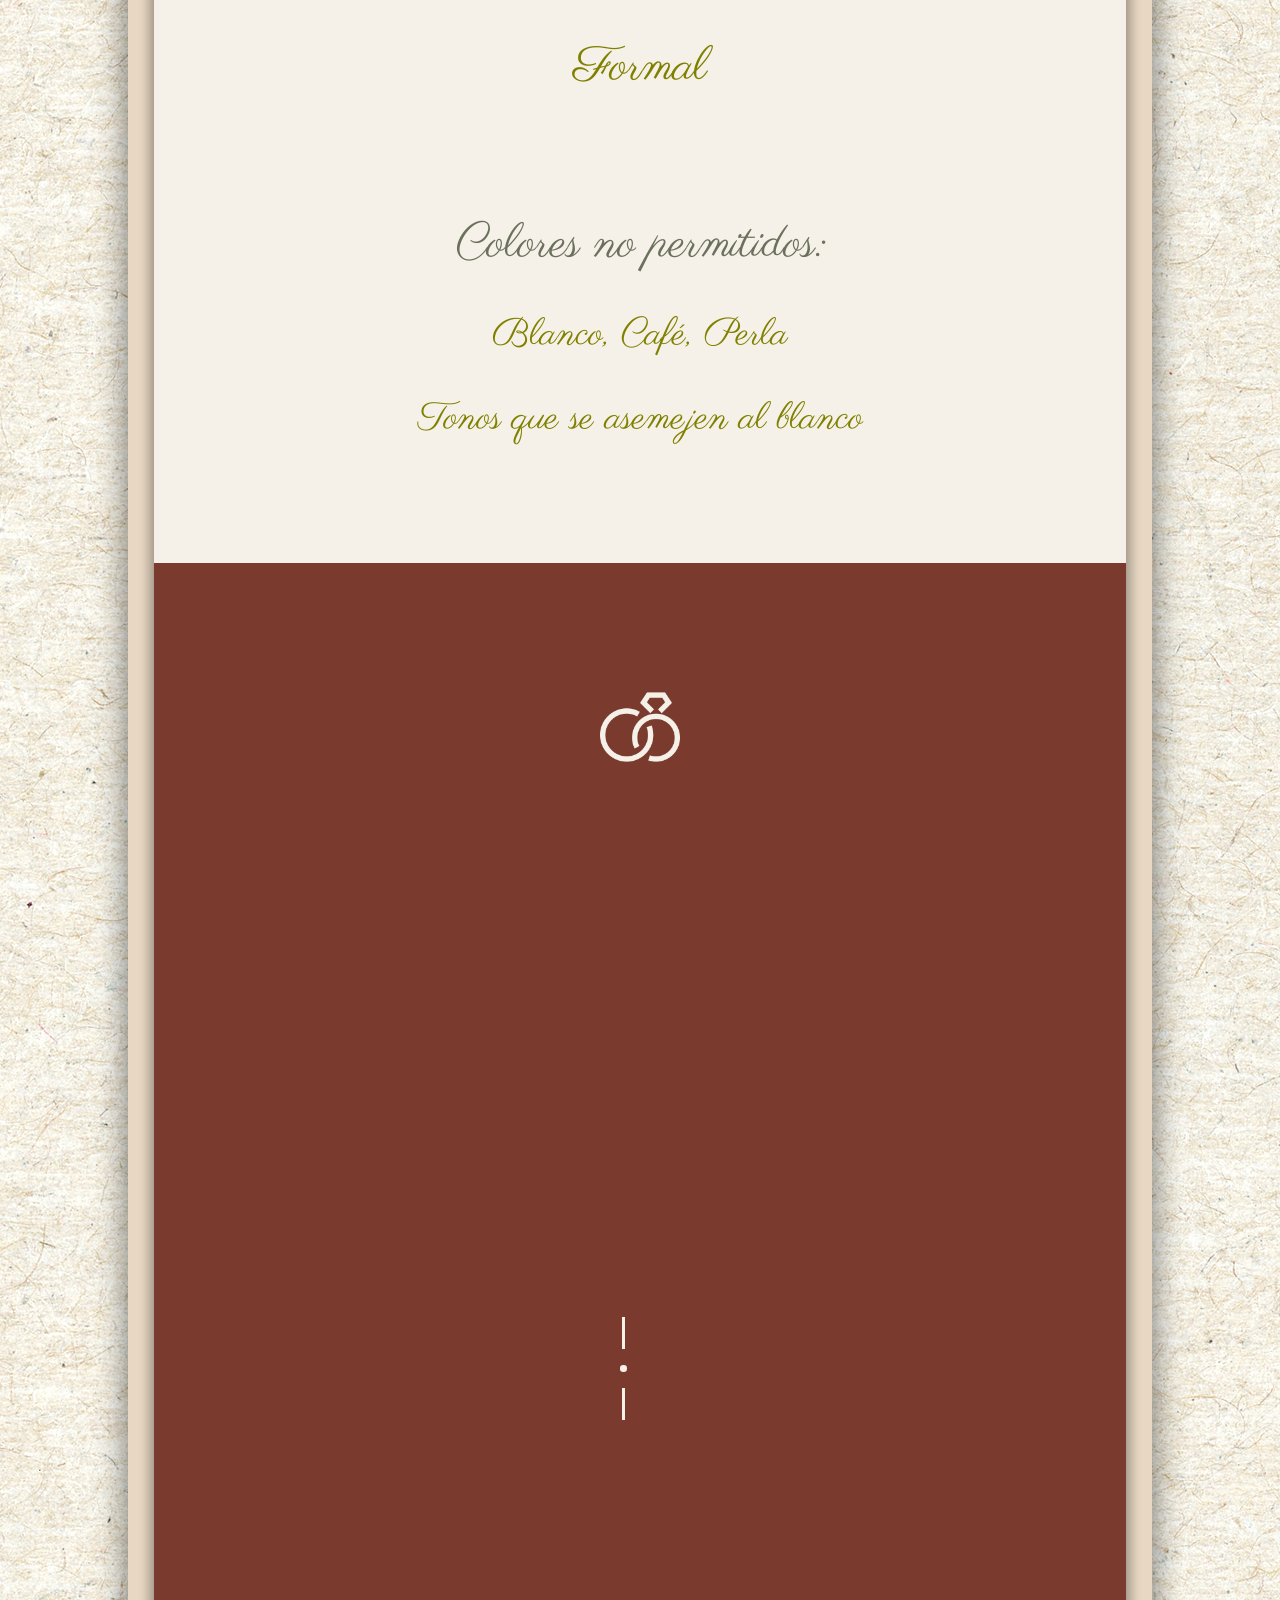
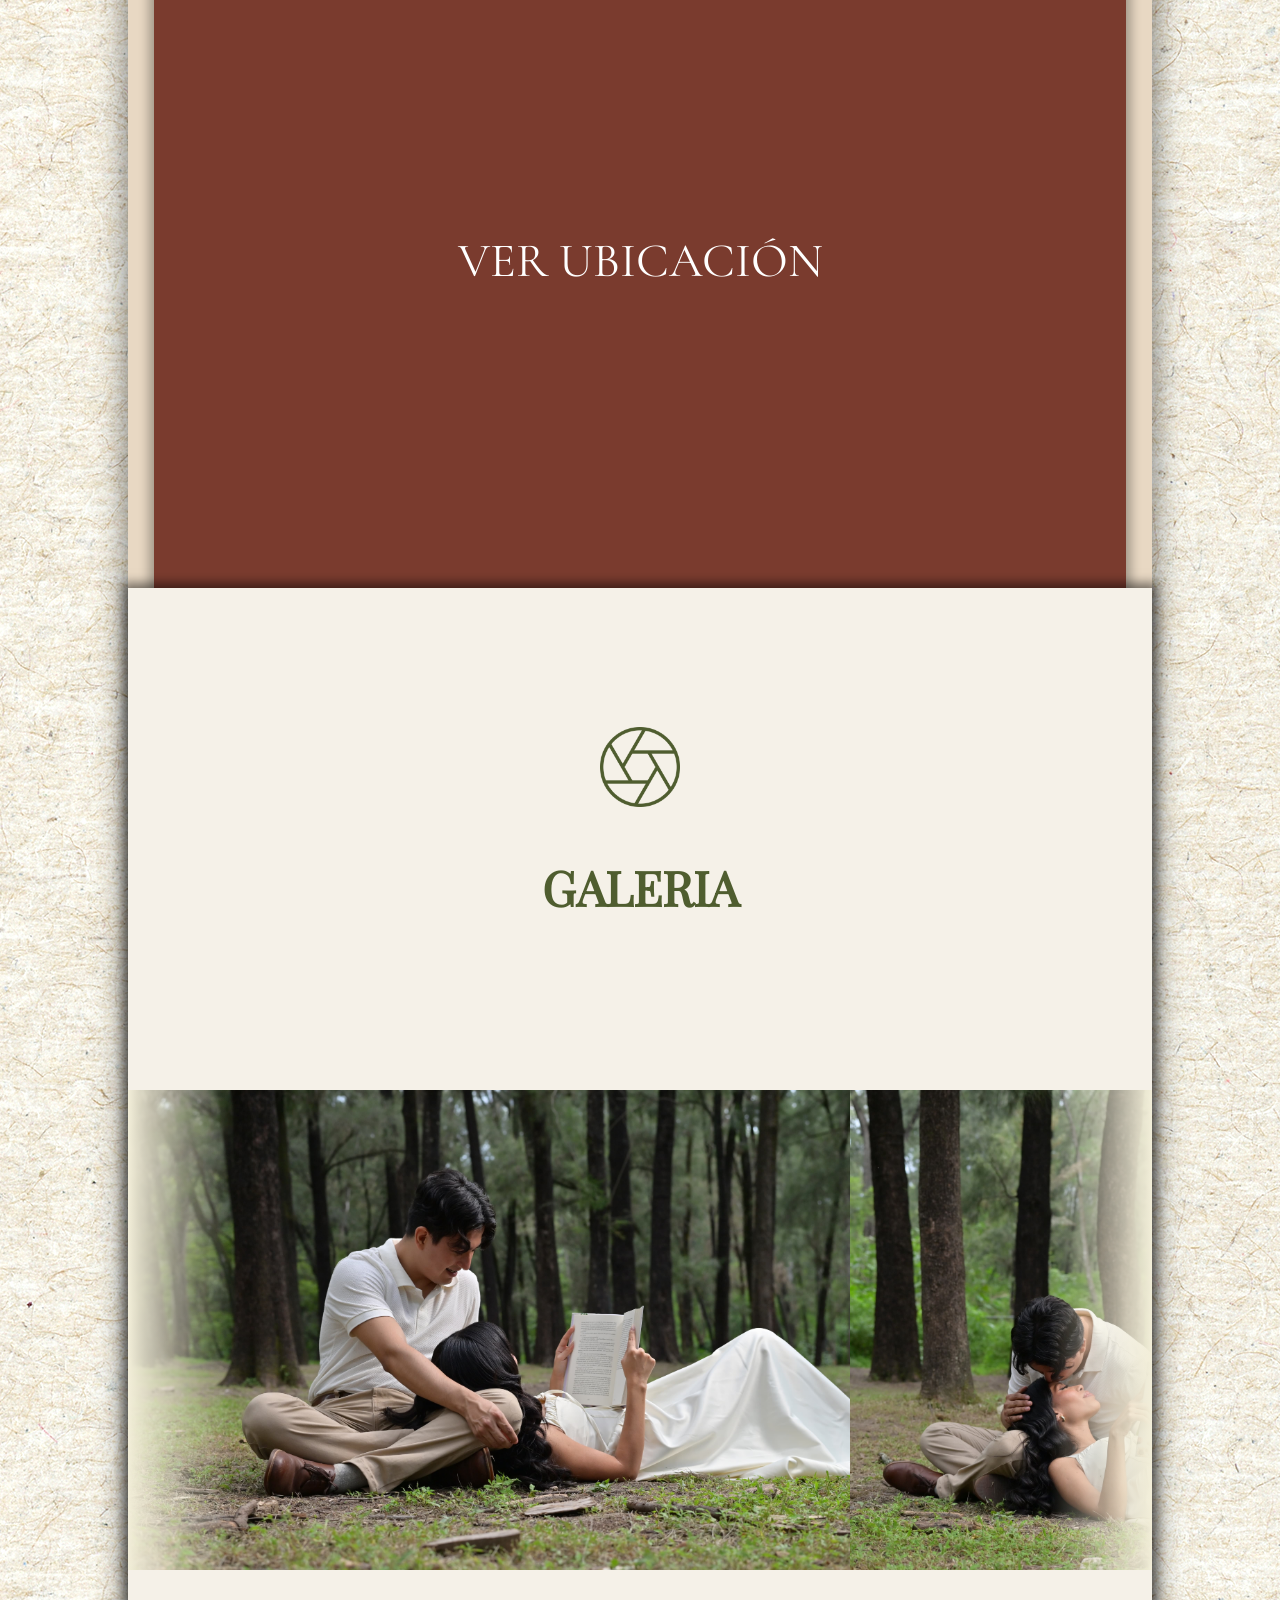
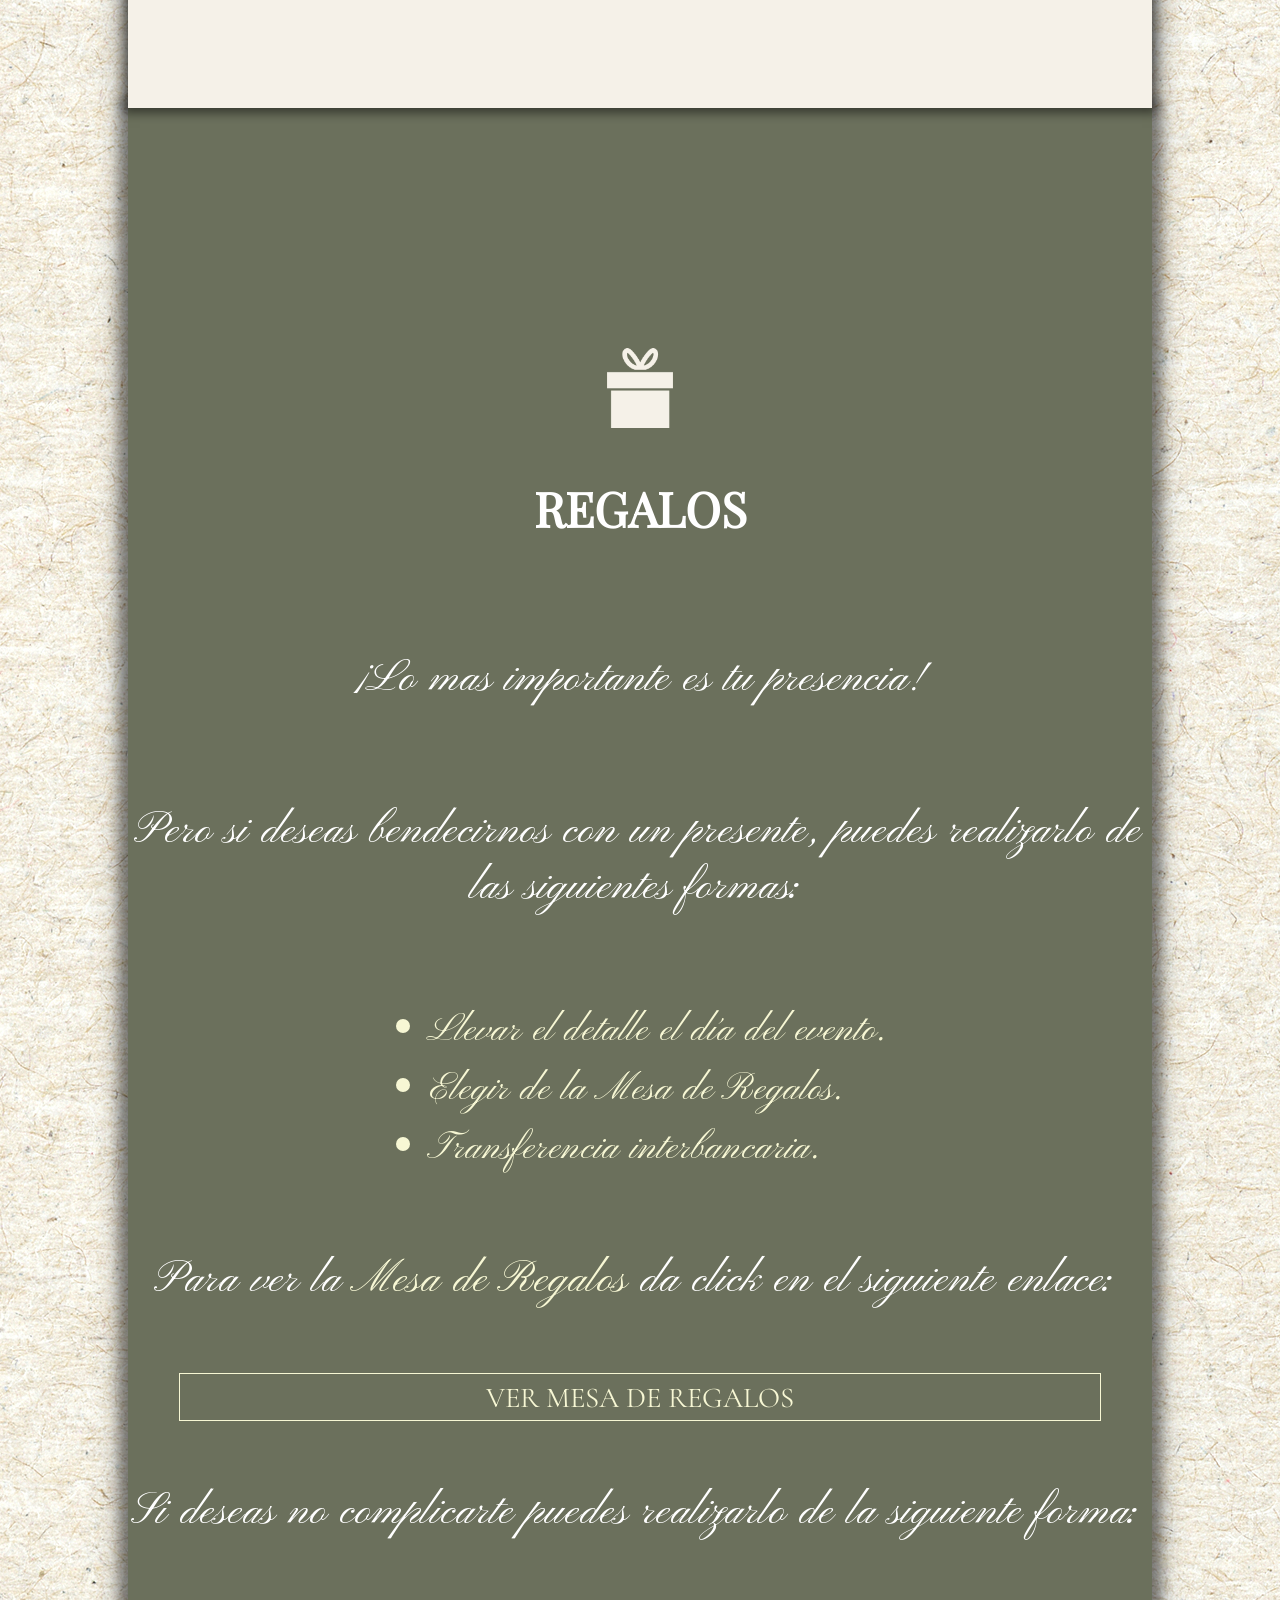
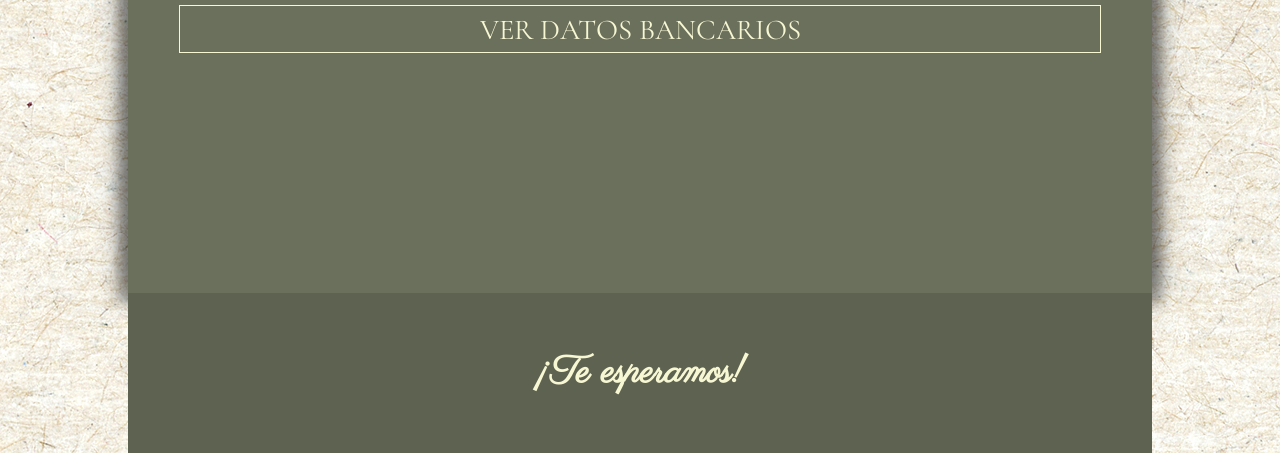
==== commit e5825c8a: "Se cambió de extencion las imagenes de sobres y corazon" ====
--- a/invitation.html
+++ b/invitation.html
@@ -18,8 +18,8 @@
     <header id="header-card" class="card">
         <article id="header-card-hero">
             <div id="header-hero-box">
-                <img id="corazon-bordado-img" src="img/corazon-bordado.svg" alt="Imagen de corazón bordado">
-                <img id="sobre-opened-img" src="img/sobre-opened.svg" alt="Imagen de sobre abierto">
+                <img id="corazon-bordado-img" src="img/corazon.png" alt="Imagen de corazón bordado">
+                <img id="sobre-opened-img" src="img/sobre-open.png" alt="Imagen de sobre abierto">
                 <p id="header-label-1">"Así que no son ya más dos, sino una sola carne; por tanto, lo que Dios juntó, no lo separe el hombre."</p>
                 <p id="header-label-2">- Mateo 19:6</p>
             </div>
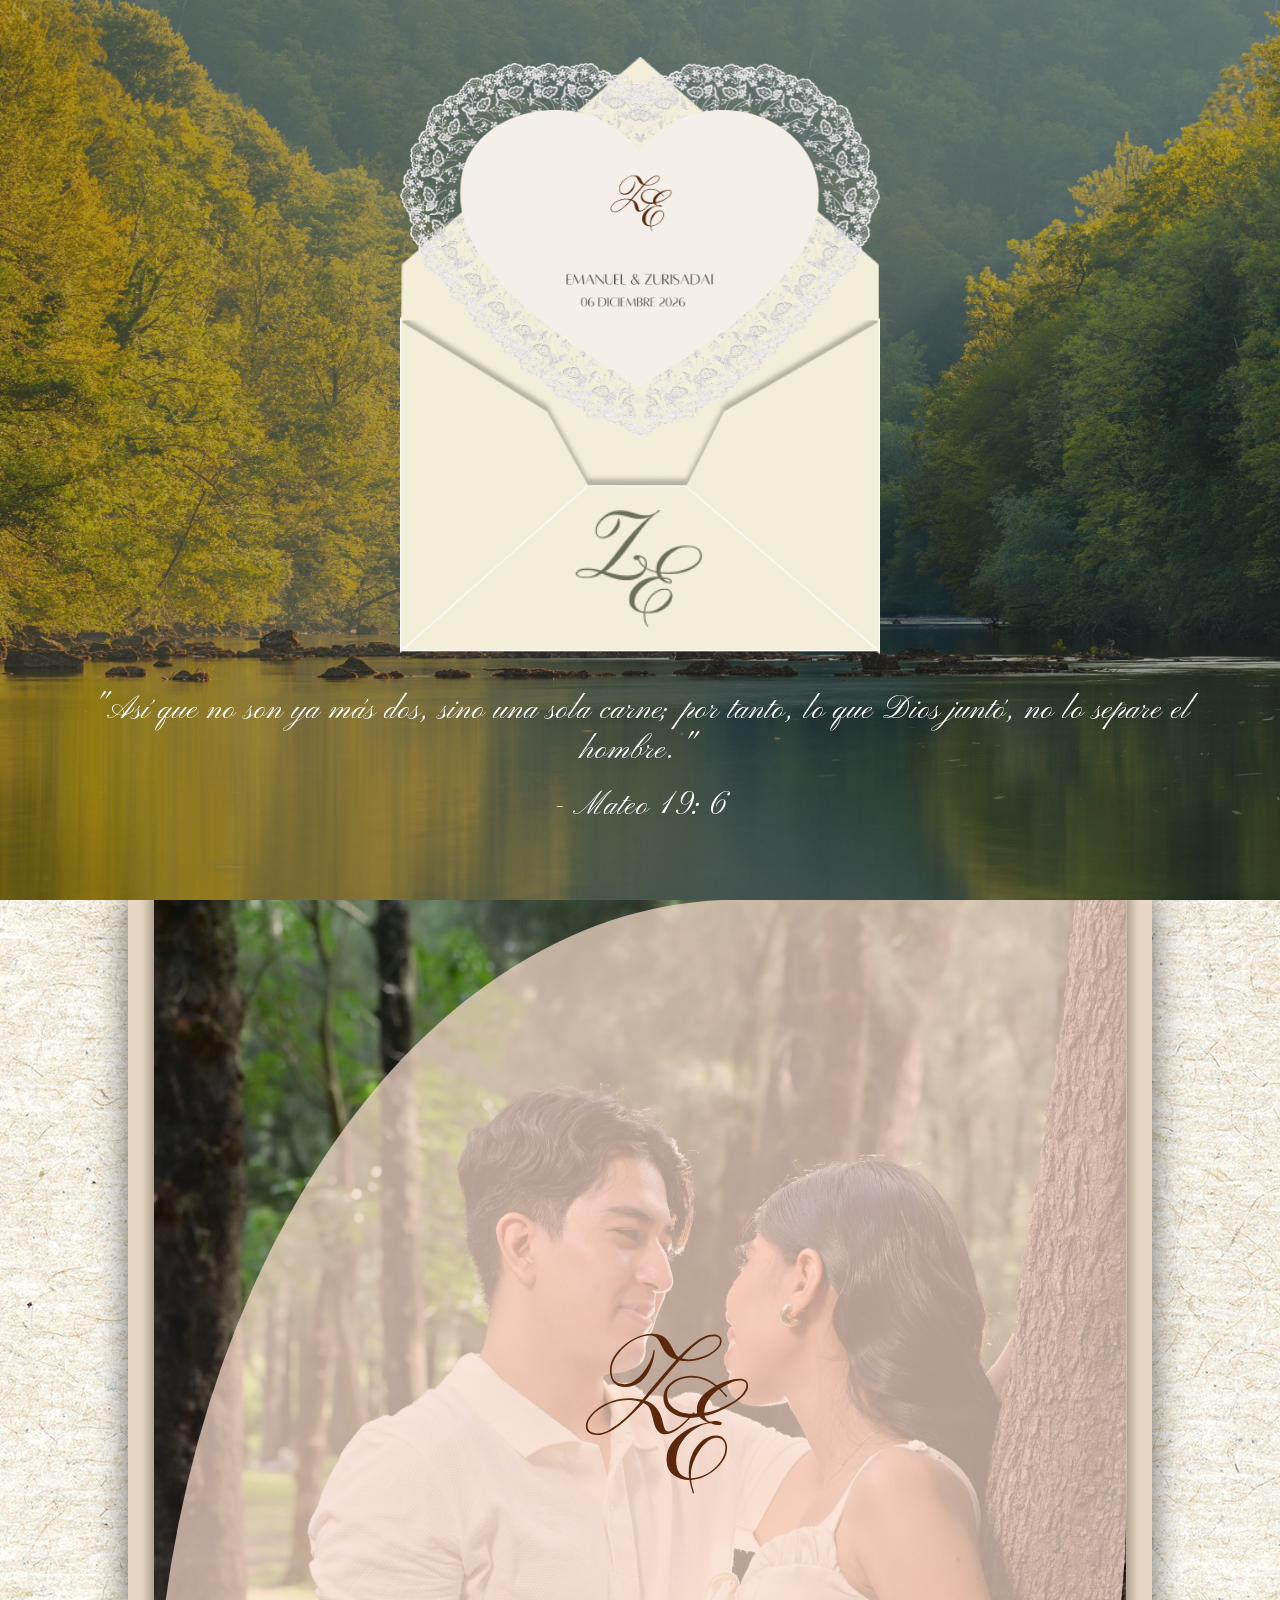
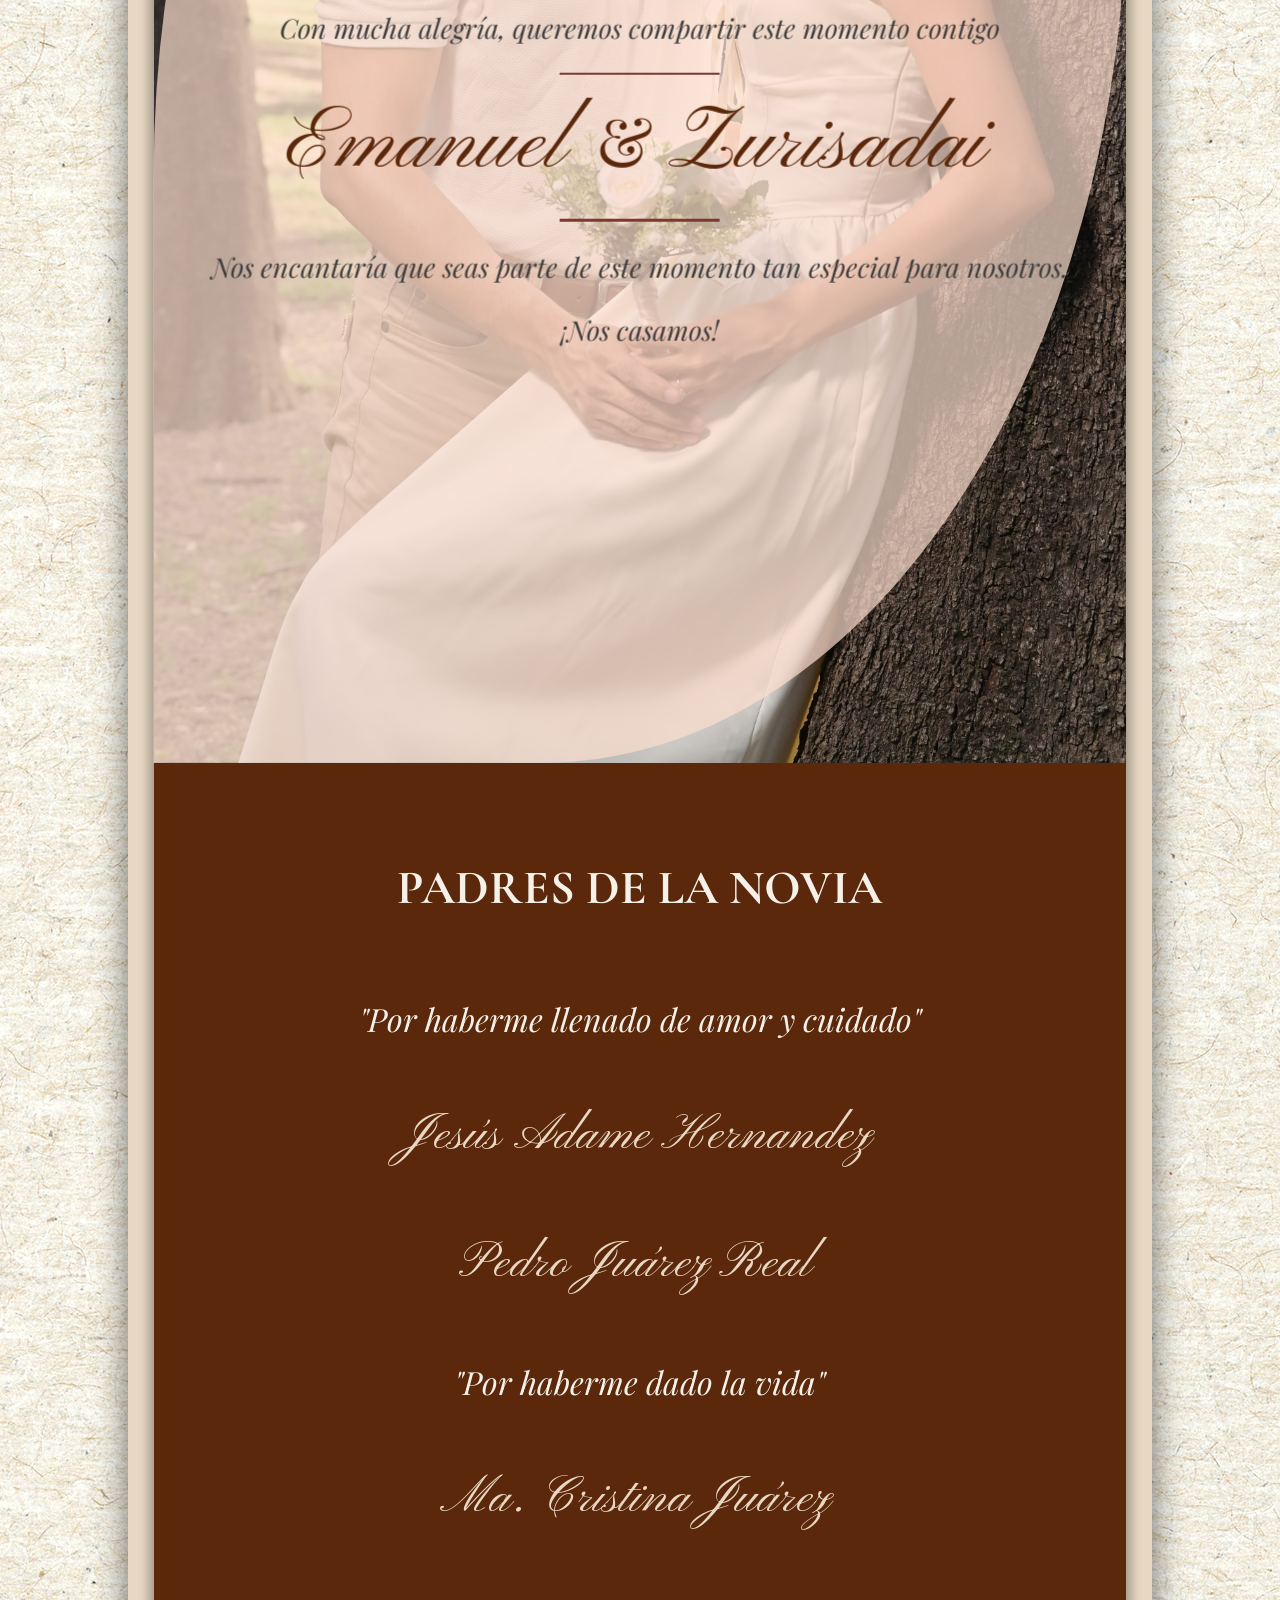
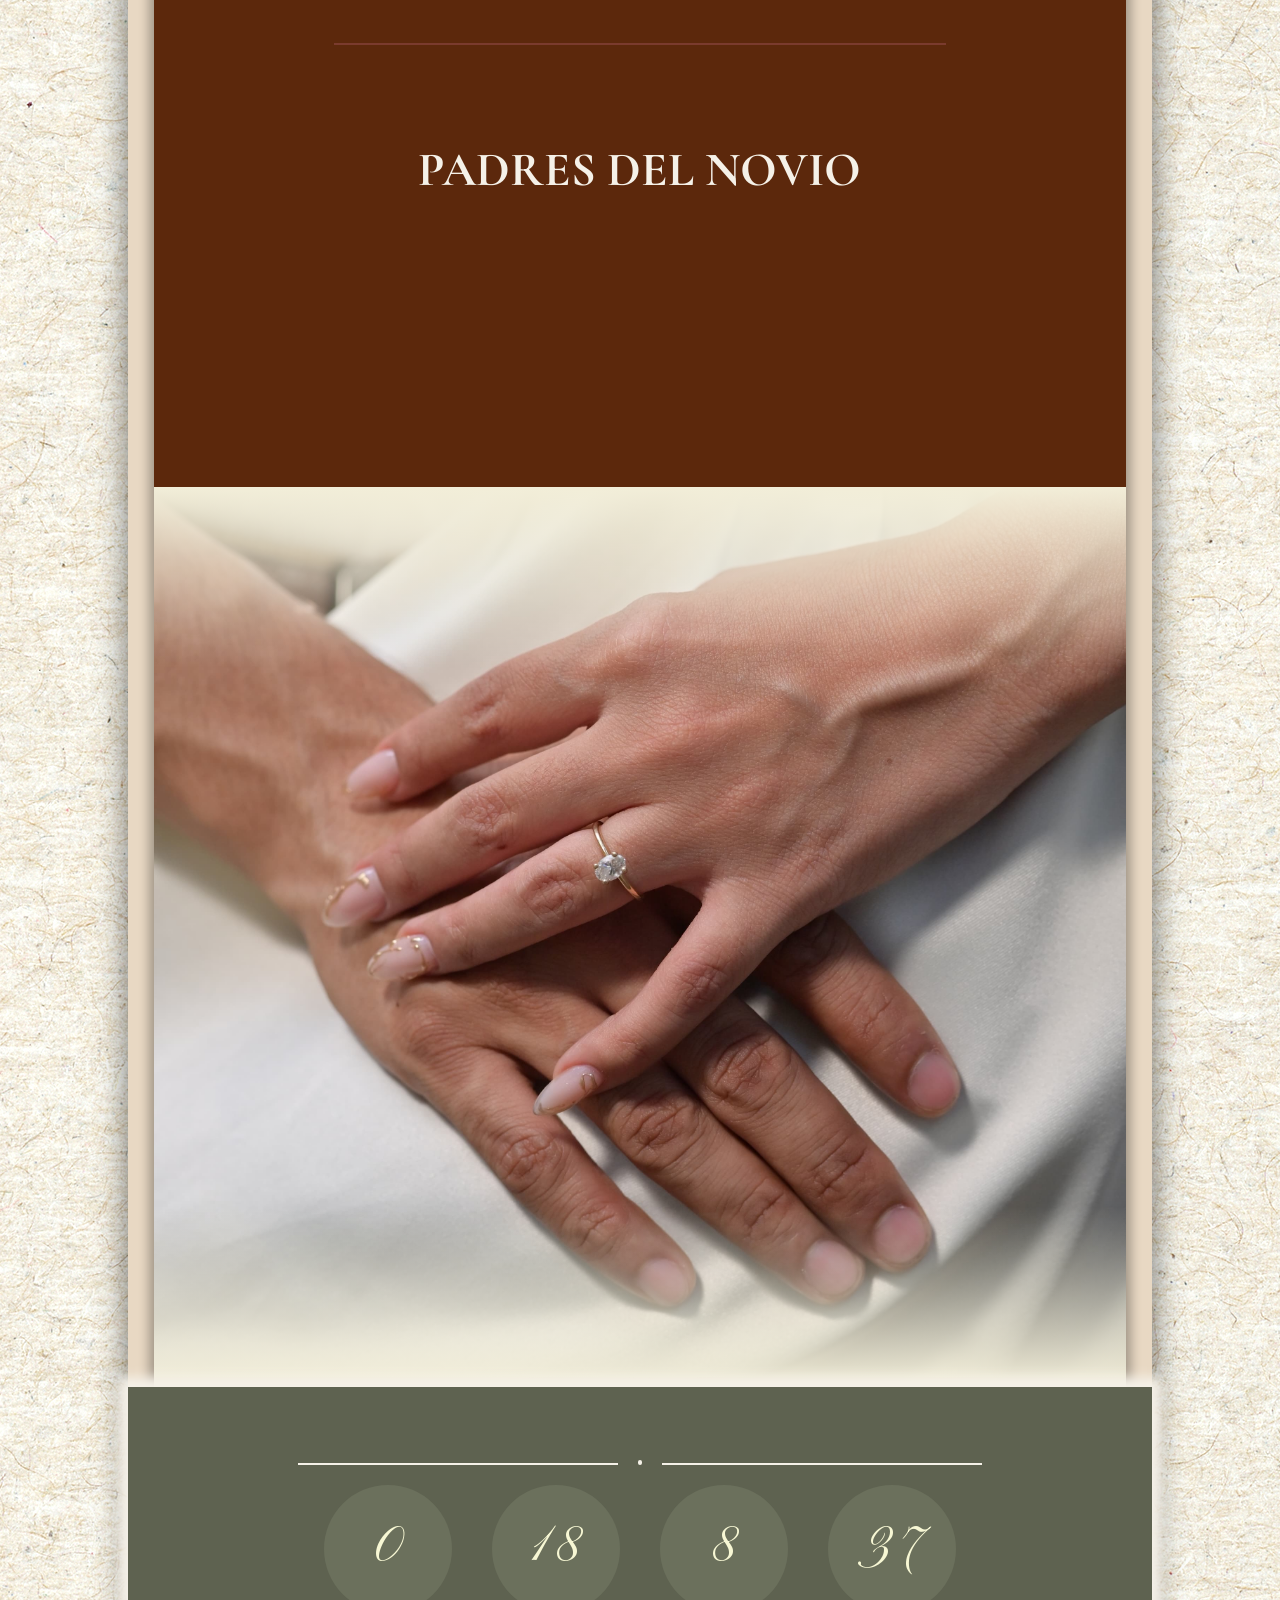
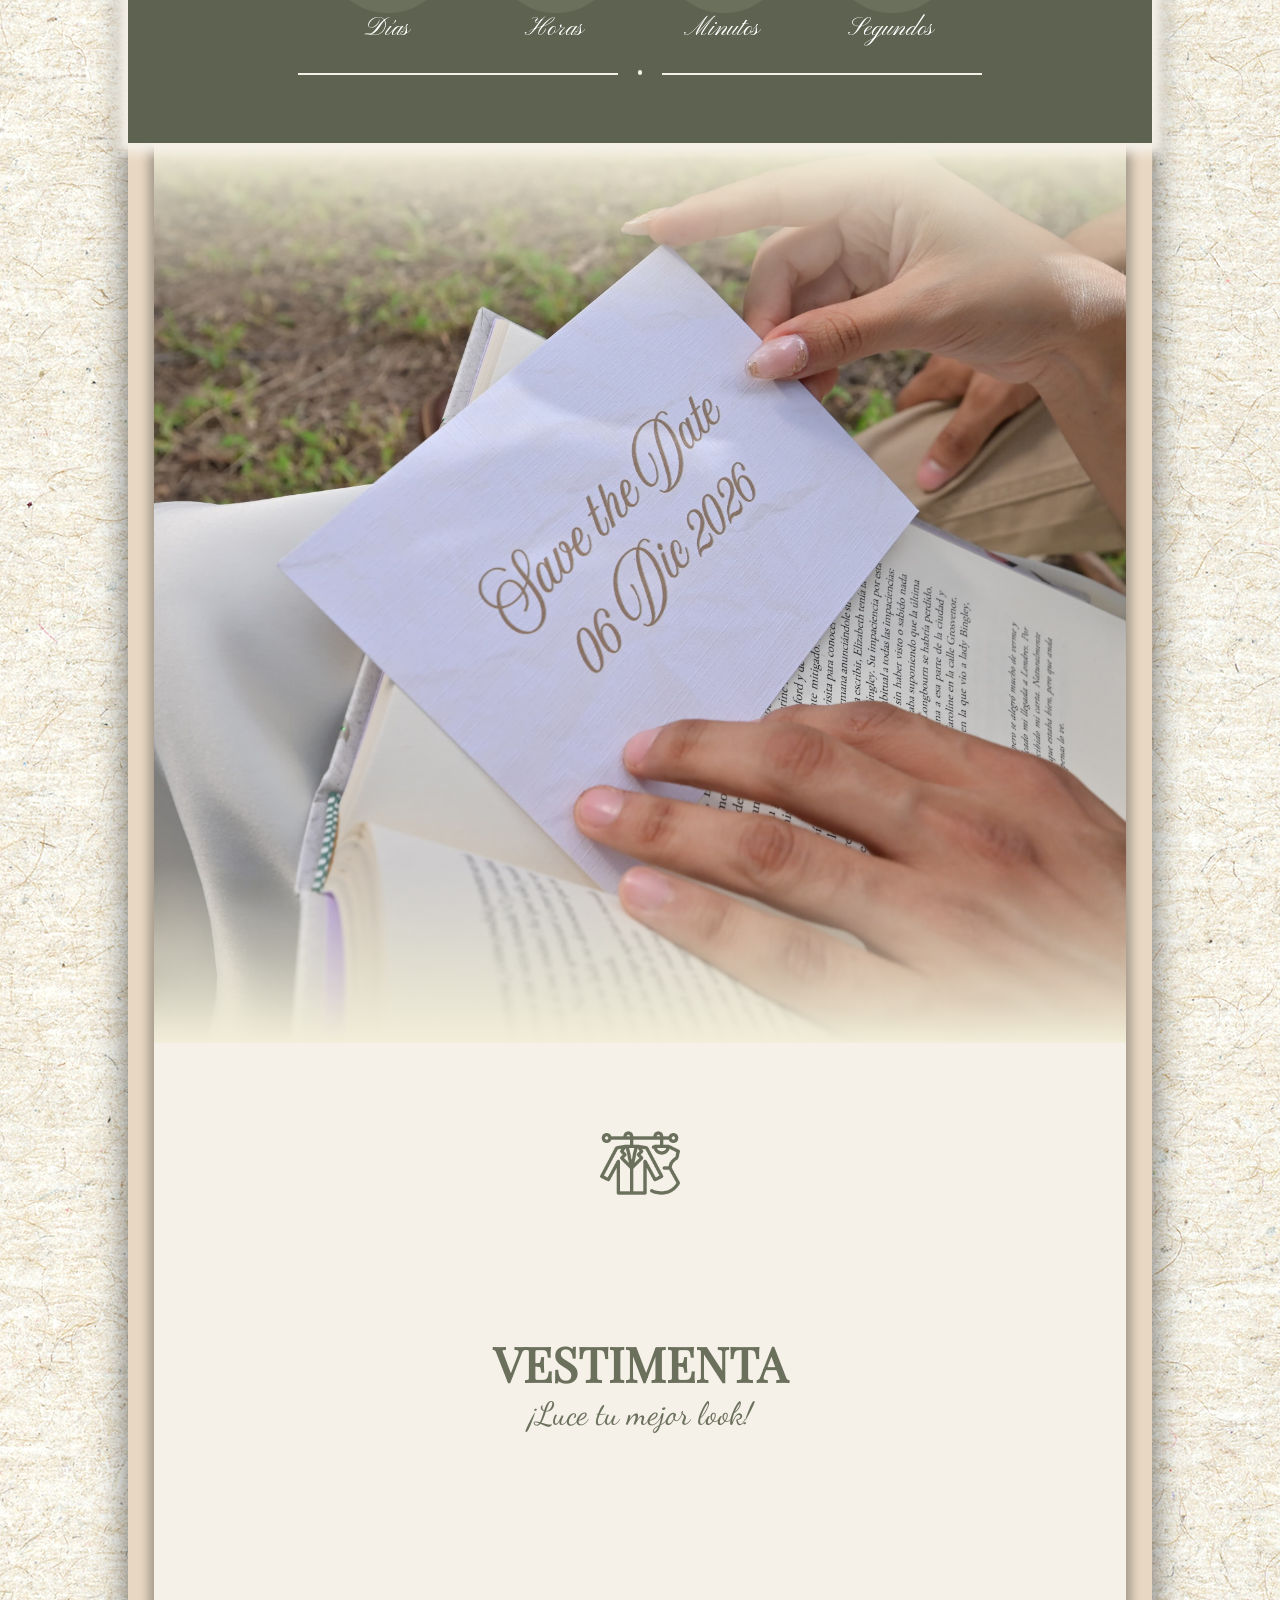
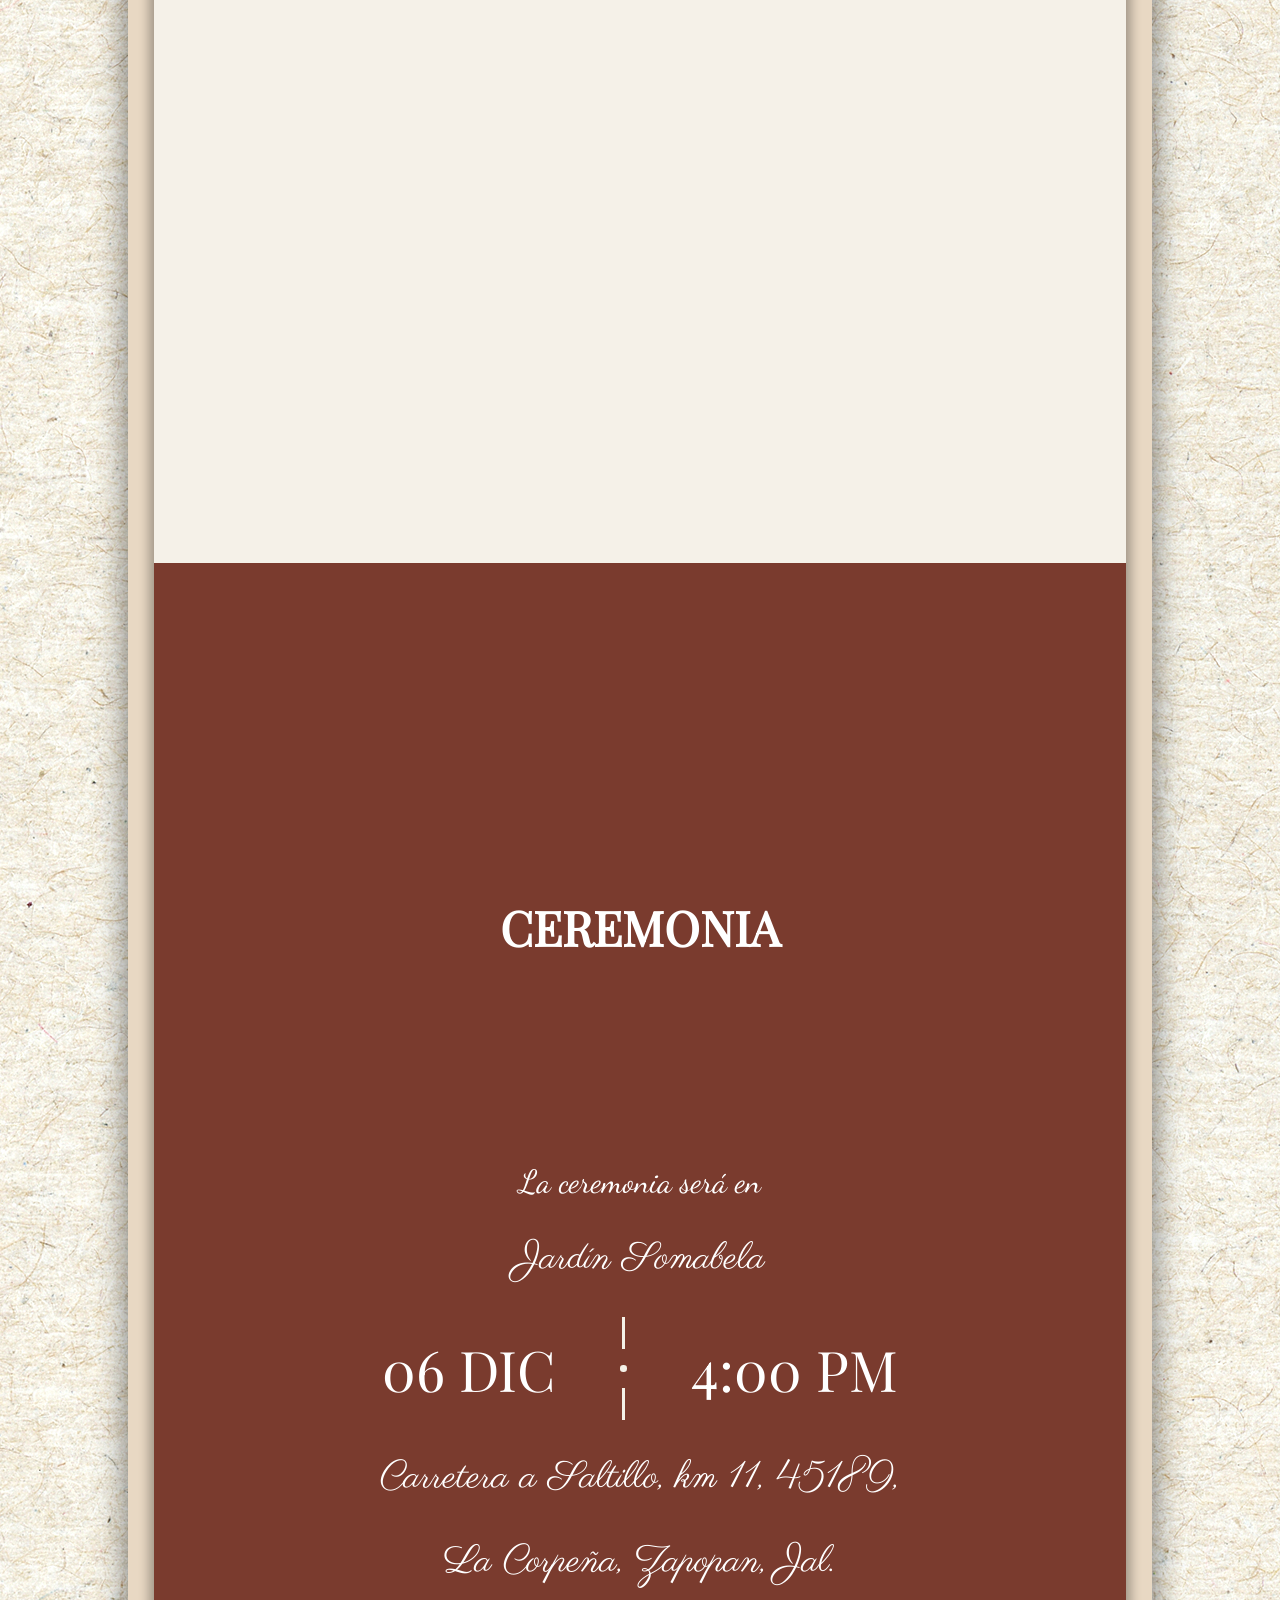
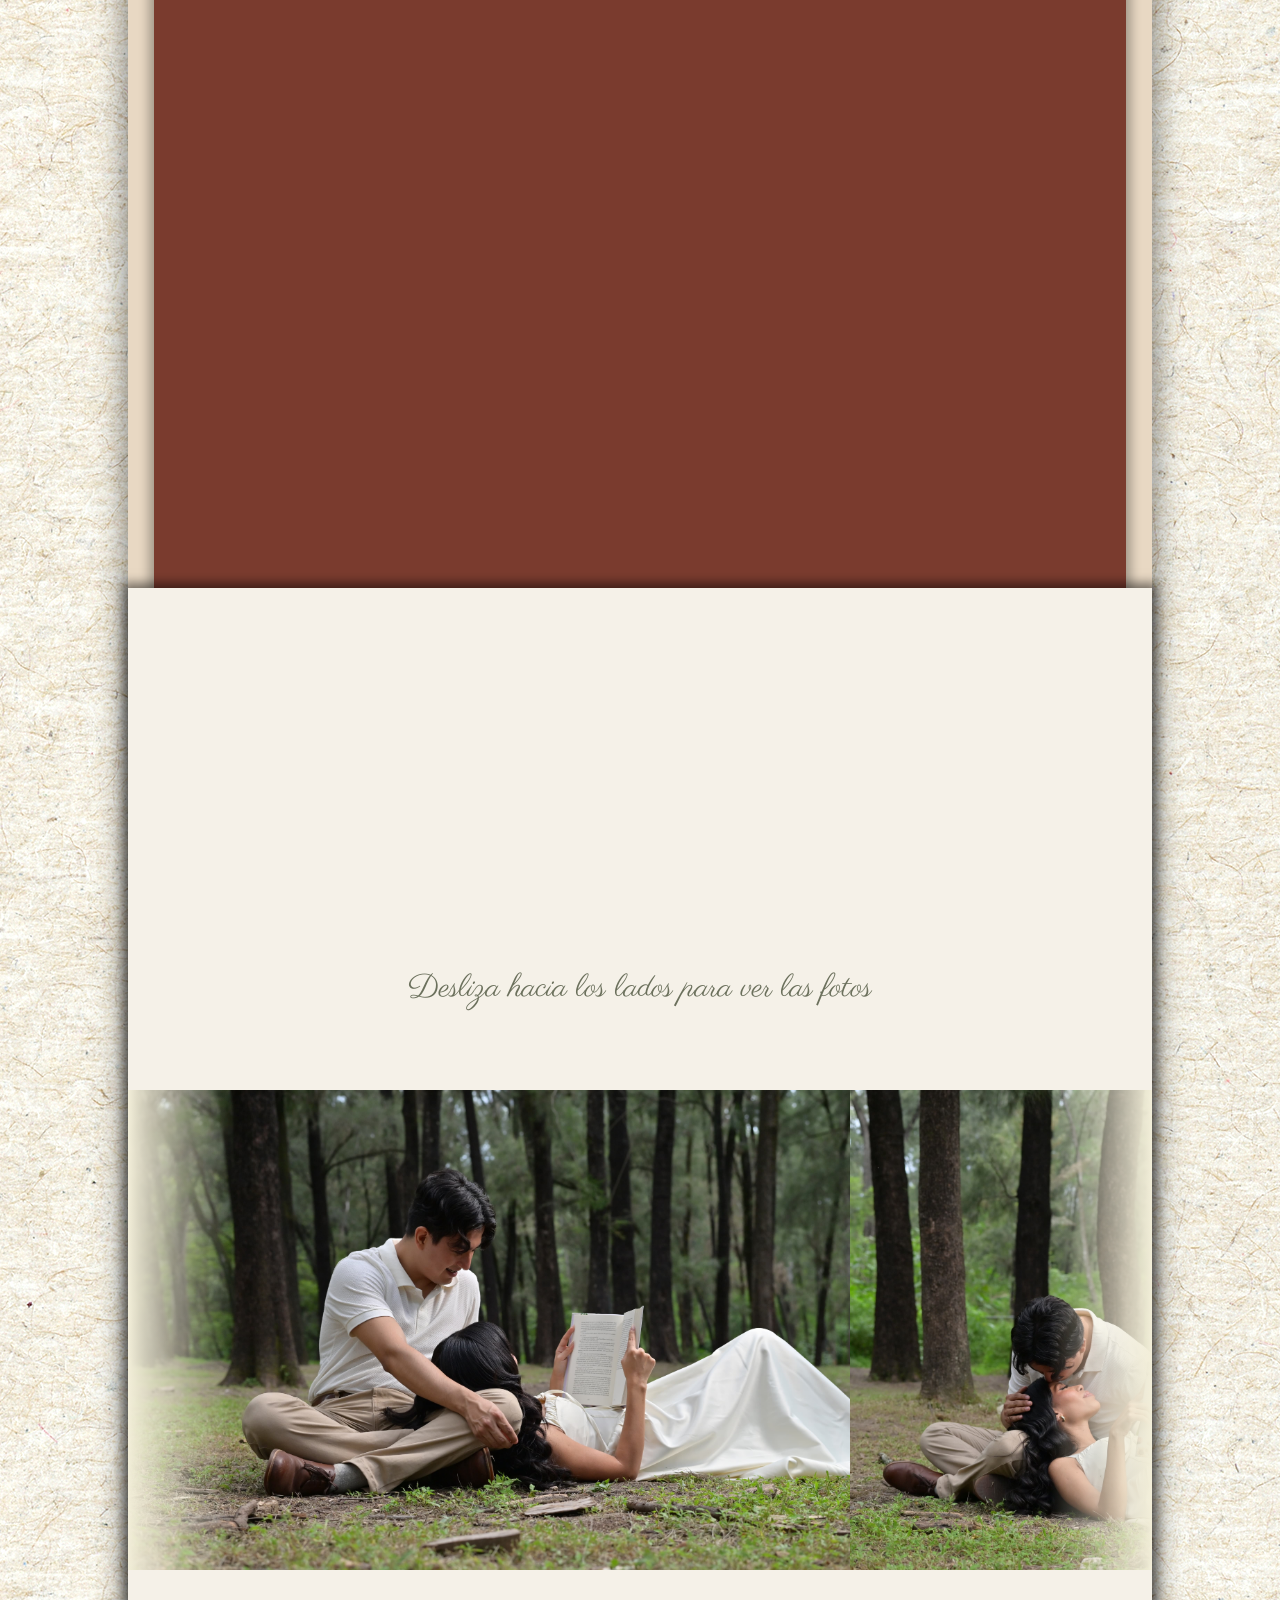
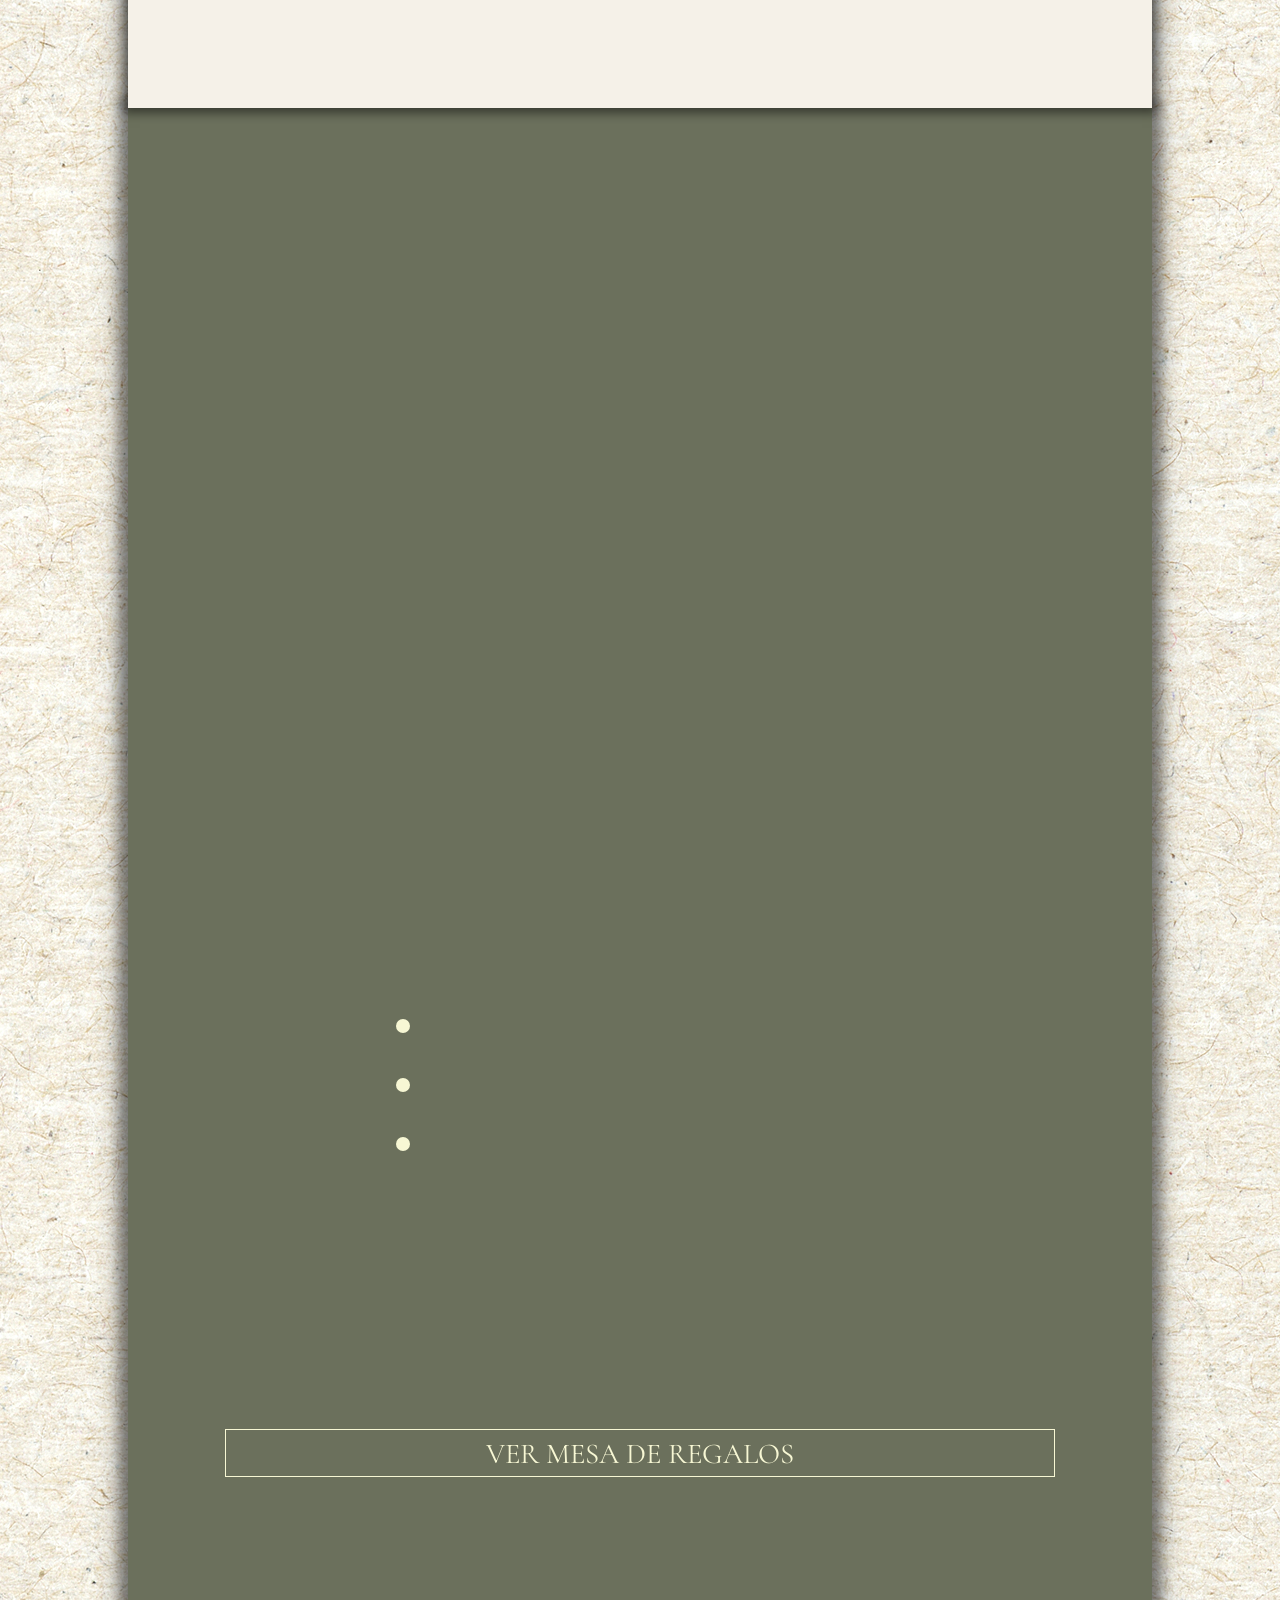
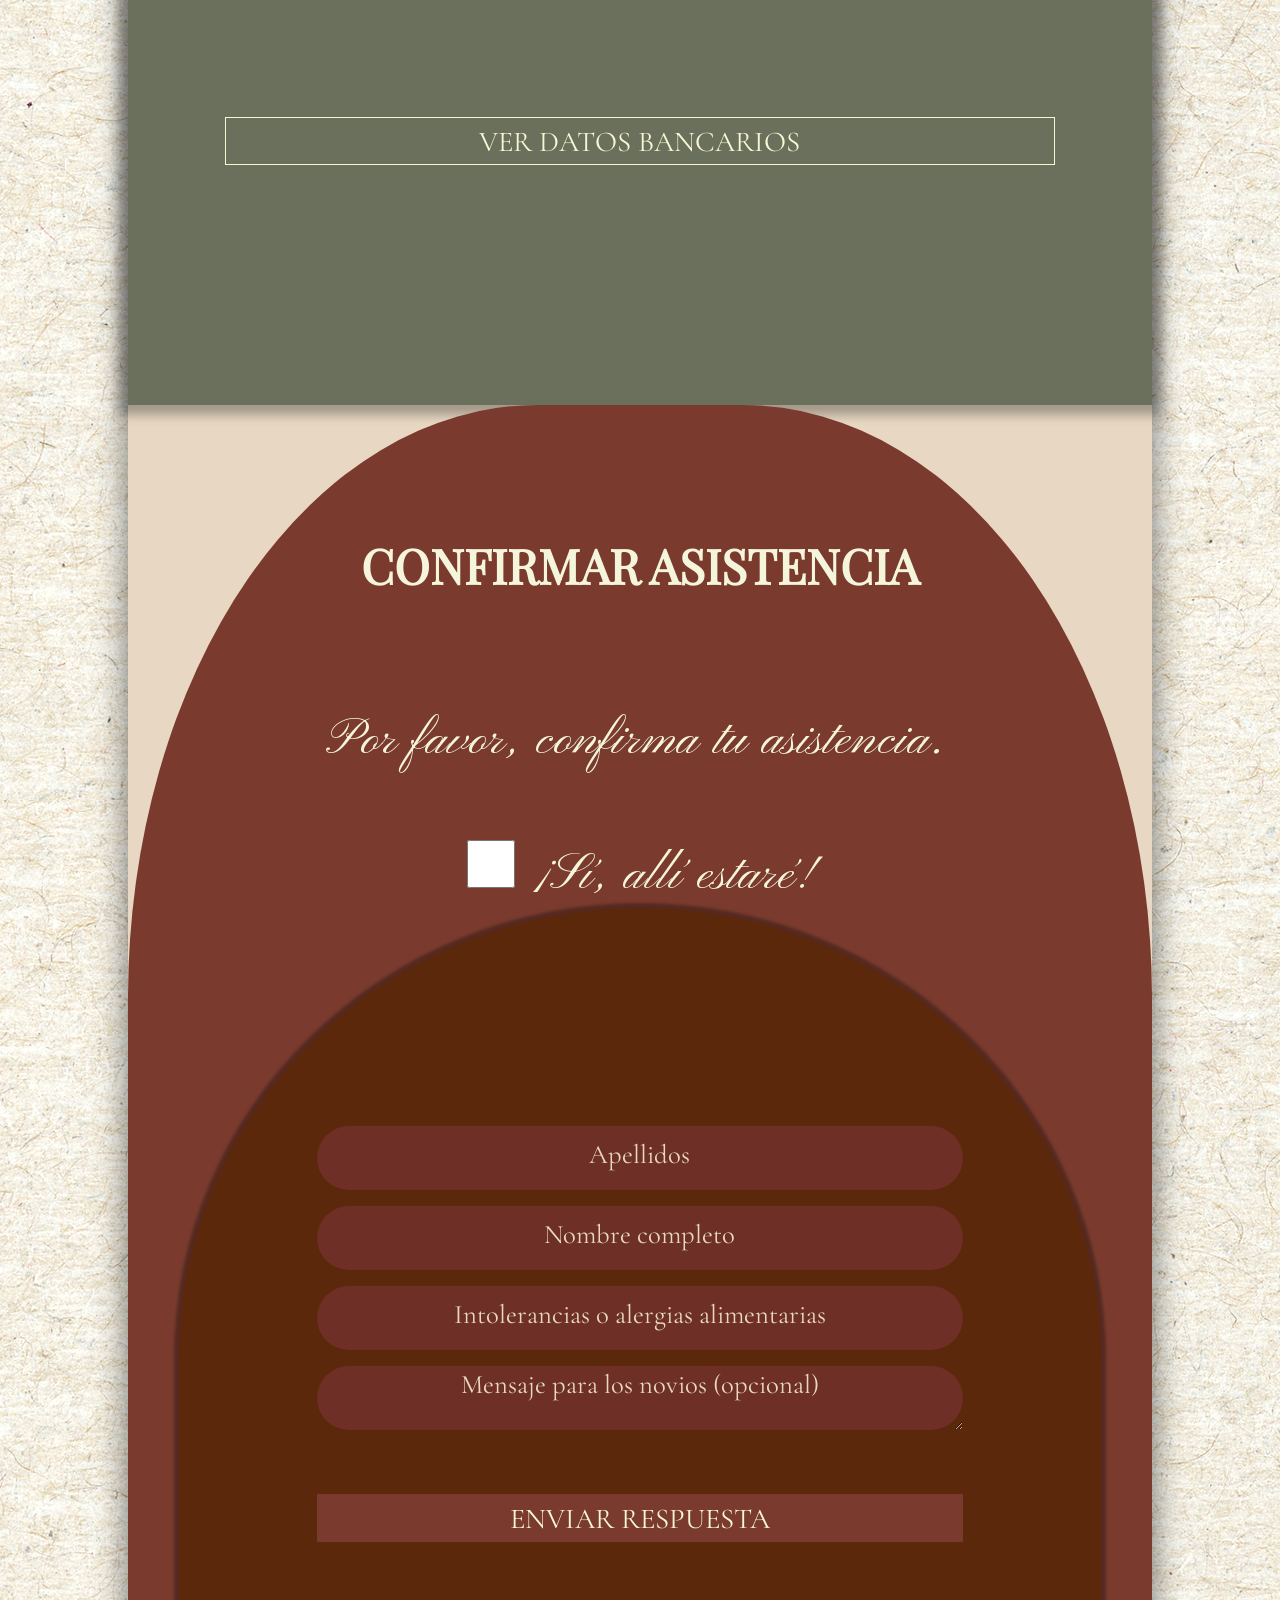
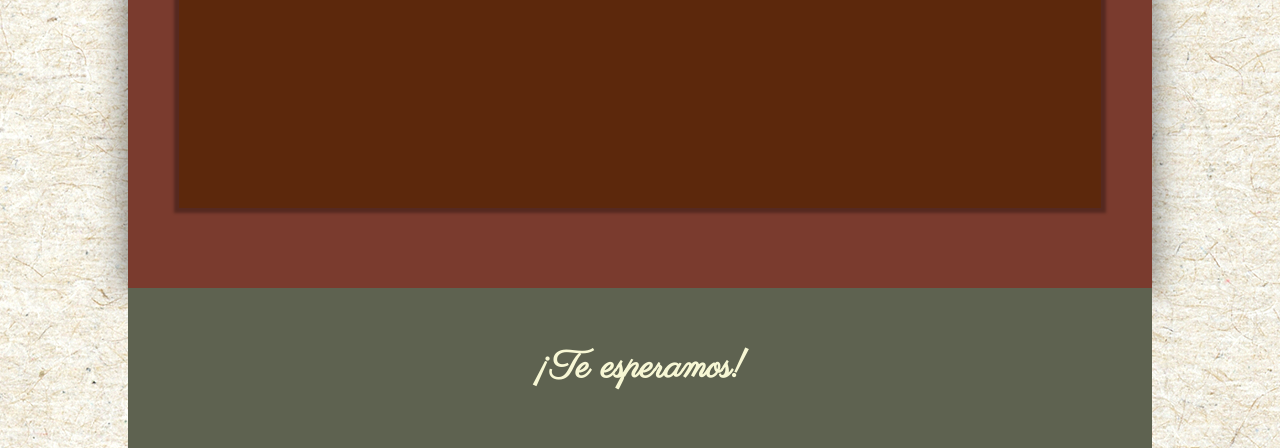
==== commit aa7e53da: "Se agregó un formulario de confirmación" ====
--- a/invitation.html
+++ b/invitation.html
@@ -195,6 +195,18 @@
         <section id="bank-info-card" class="card">
             <img src="img/bank-info.svg" alt="">
         </section>
+        <section id="confirmation-card">
+            <h3 id="confirmation-title">CONFIRMAR ASISTENCIA</h3>
+            <p class="form-label" id="confirmation-label-1">Por favor, confirma tu asistencia.</p>
+            <label class="form-label" id="confirmation-label-2"><input type="checkbox" id="confirmation-radio"> ¡Sí, allí estaré!</label>
+            <form id="confirmation-form">
+                <input class="form-input-text" type="text" name="nombre" placeholder="Apellidos" required>
+                <input class="form-input-text" type="text" name="nombre" placeholder="Nombre completo" required>
+                <input class="form-input-text" type="text" name="alergias" placeholder="Intolerancias o alergias alimentarias" required>
+                <textarea class="form-input-text" name="mensaje" placeholder="Mensaje para los novios (opcional)"></textarea>
+                <button id="form-button" type="submit">ENVIAR RESPUESTA</button>
+            </form>
+        </section> 
     </main>
     <footer id="footer-card">
         <h1 id="footer-label-1">¡Te esperamos!</h1>
--- a/css/invitation-style.css
+++ b/css/invitation-style.css
@@ -53,6 +53,9 @@
     --terracotagpt: #cb997e; /* Terracota */
     --terracota-oscuro: #5c280c;
     --terracora-darkclay: #7A3B2E;
+    --terracota-spicedbruck: #8c3E2f;
+    --terracota-wine: #6E2F26;
+    --terracota-burn: #A04A32;
     --forestolive: #4f5d2f;
     --olive:#808000;
     --olivogpt: #6b705c; /* Títulos */
@@ -263,26 +266,17 @@
 #vestuario-card,
 #galeria-card,
 #regalos-card,
-#footer-card {
+#footer-card,
+#confirmation-card,
+#confirmation-form {
     display: grid;
     grid-template-columns: auto;
     align-items: center;
     align-content: center;
+    justify-content: center;
     text-align: center;
     margin: 0;
     padding: 0;
-}
-
-#footer-card {
-    width: 80%;
-    min-height: 10rem;
-    max-height: 20rem;
-    font-family: 'fuente5';
-    font-size: 1.2em;
-    color: var(--dorado);
-    background-color: var(--olivogpt2);
-    margin-left: auto;
-    margin-right: auto;
 }
 
 
@@ -578,7 +572,8 @@
 #ceremonia-card #ceremonia-title,
 #vestuario-card #vestuario-title,
 #galeria-card #galeria-title,
-#regalos-card #regalos-title {
+#regalos-card #regalos-title,
+#confirmation-card #confirmation-title {
     font-family: 'fuente1';
     font-size: 3em;
 }
@@ -793,6 +788,18 @@
     height: 30rem;
 }
 
+#footer-card {
+    width: 80%;
+    min-height: 10rem;
+    max-height: 20rem;
+    font-family: 'fuente5';
+    font-size: 1.2em;
+    color: var(--dorado);
+    background-color: var(--olivogpt2);
+    margin-left: auto;
+    margin-right: auto;
+}
+
 
 /* ==================================================================
    REGALOS-CARD
@@ -802,6 +809,7 @@
 #regalos-card {
     min-height: 70rem;
     grid-template-rows: auto auto auto 1fr auto auto;
+    grid-template-columns: 90%;
     gap: 2rem;
     padding: 15rem 0;
     min-height: fit-content;
@@ -838,7 +846,8 @@
     color: var(--dorado);
 }
 
-#regalos-card .regalos-button {
+#regalos-card .regalos-button,
+#confirmation-form #form-button {
     margin: 0;
     margin-top: 2rem;
     width: 90%;
@@ -870,6 +879,65 @@
 #bank-info-card img {
     width: 95%;
     height: auto;
+}
+
+#confirmation-card {
+    background-color: var(--terracora-darkclay);
+    color: beige;
+    grid-template-rows: auto auto auto;
+    width: 100%;
+    min-height: 100vh;
+    padding: 5rem 0;
+    grid-template-columns: 90%;
+    border-radius: 40% 40% 0 0;
+}
+
+#confirmation-card #confirmation-label-1,
+#confirmation-card #confirmation-label-2 {
+    font-family: 'fuente3';
+    font-size: 4em;
+}
+
+#confirmation-card #confirmation-radio {
+    height: 3rem;
+    width: 3rem;
+}
+
+#confirmation-card #confirmation-form {
+    width: 100%;
+    height: 100vh;
+    margin-left: auto;
+    margin-right: auto;
+    grid-template-columns: 70%;
+    gap: 1rem;
+    background-color: var(--terracota-oscuro);
+    padding: 3rem 0;
+    border-radius: 50% 50% 0 0;
+    box-shadow: 0 00px 3px 5px rgba(0,0,0,.3);
+}
+
+#confirmation-form .form-input-text {
+    border: 0;
+    border-radius: 2rem;
+    width: 100%;
+    height: 4rem;
+    background-color: var(--terracota-wine);
+}
+
+#confirmation-form .form-input-text::placeholder,
+#confirmation-form #form-input-text::placeholder {
+    color: #E8D8C3;
+    font-size: 2em;
+    font-family: 'fuente4';
+    text-align: center;
+}
+
+
+#confirmation-form #form-button {
+    width: 100%;
+    background-color: var(--terracora-darkclay);
+    border: 0;
+    margin: 3rem 0;
 }
 
 
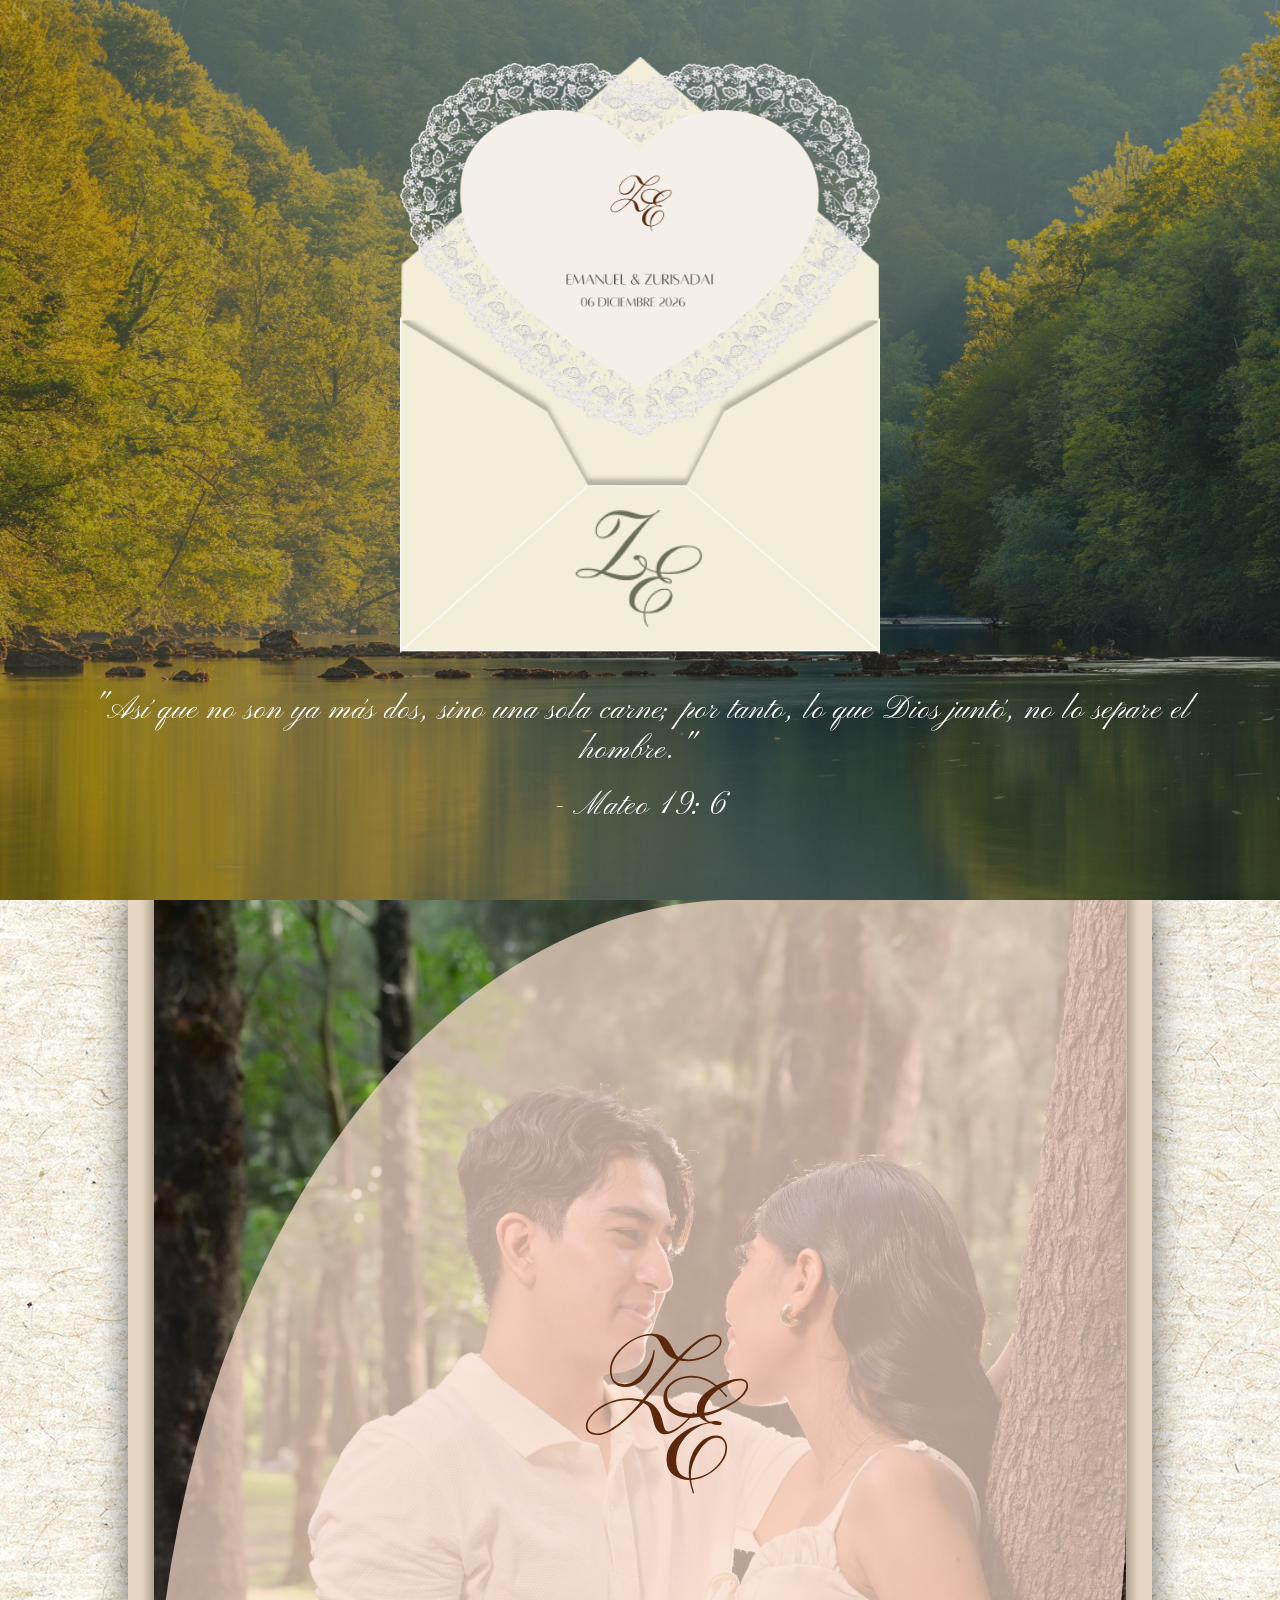
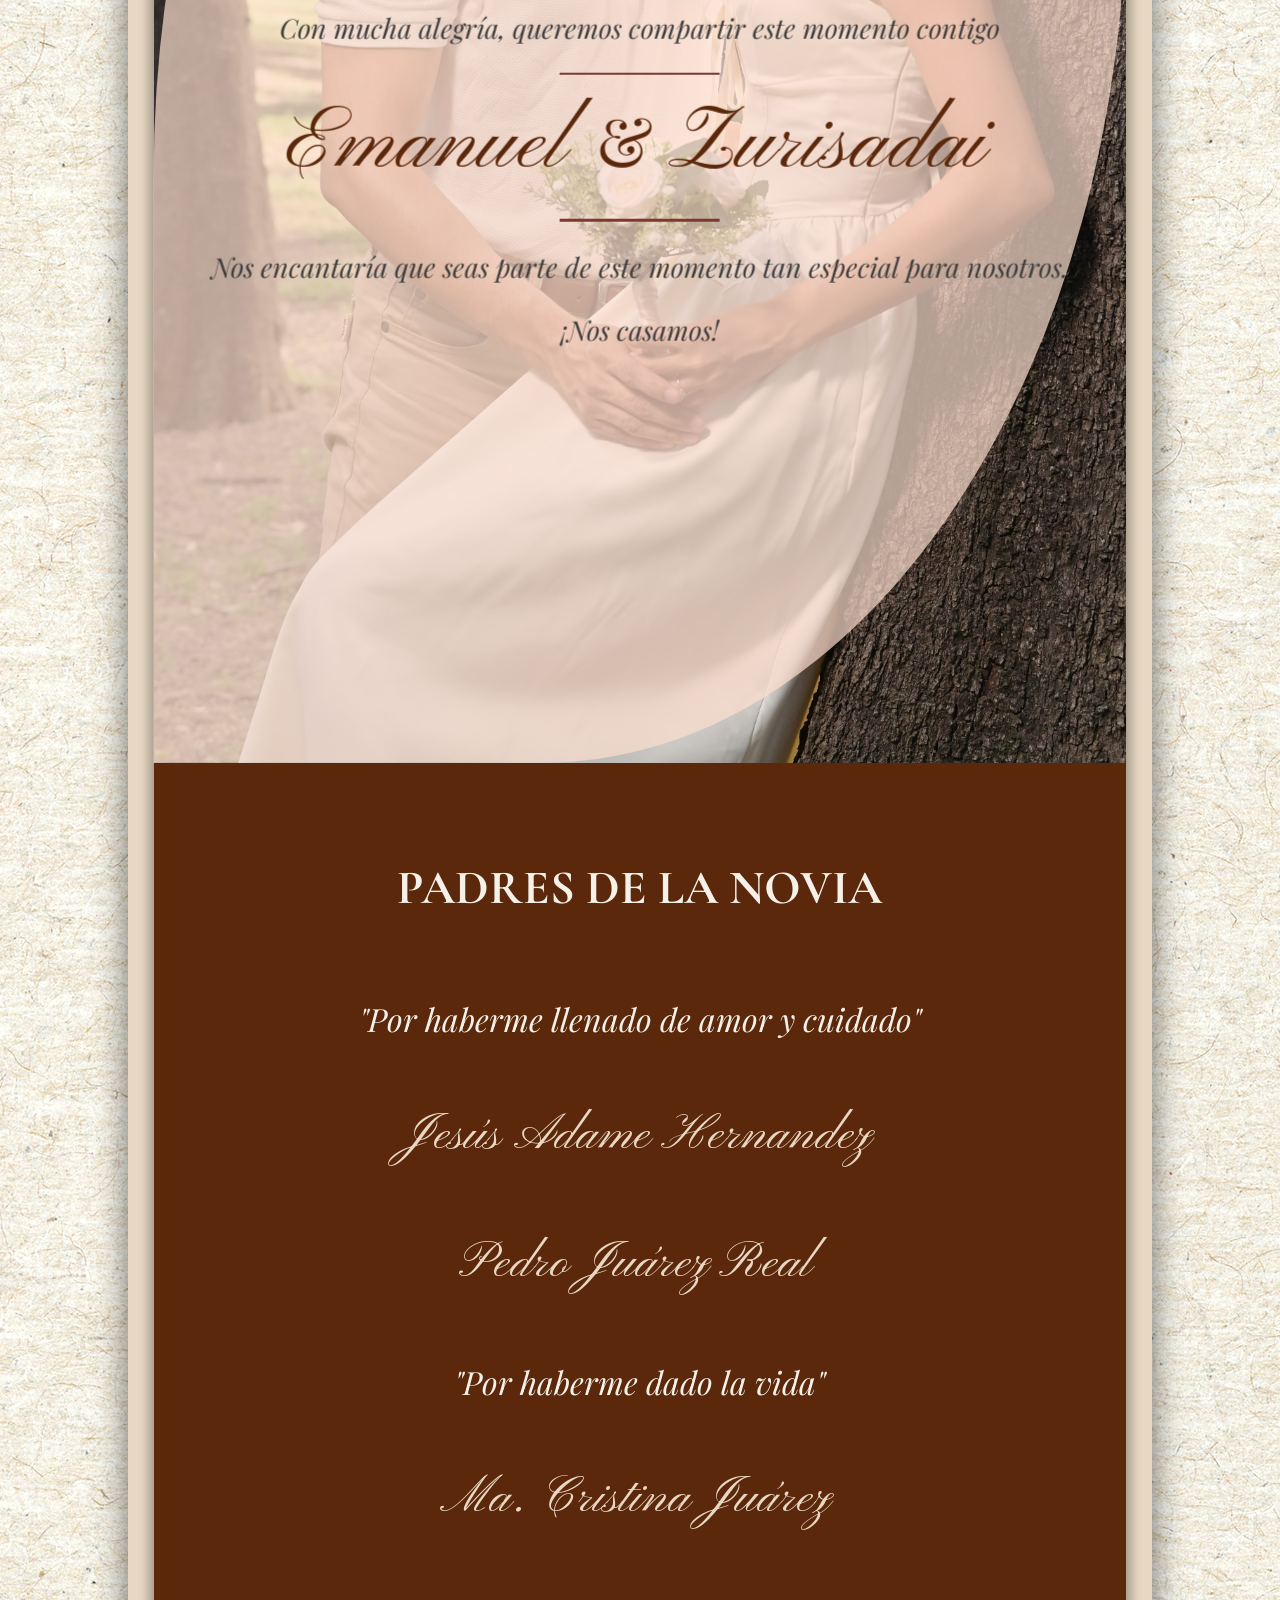
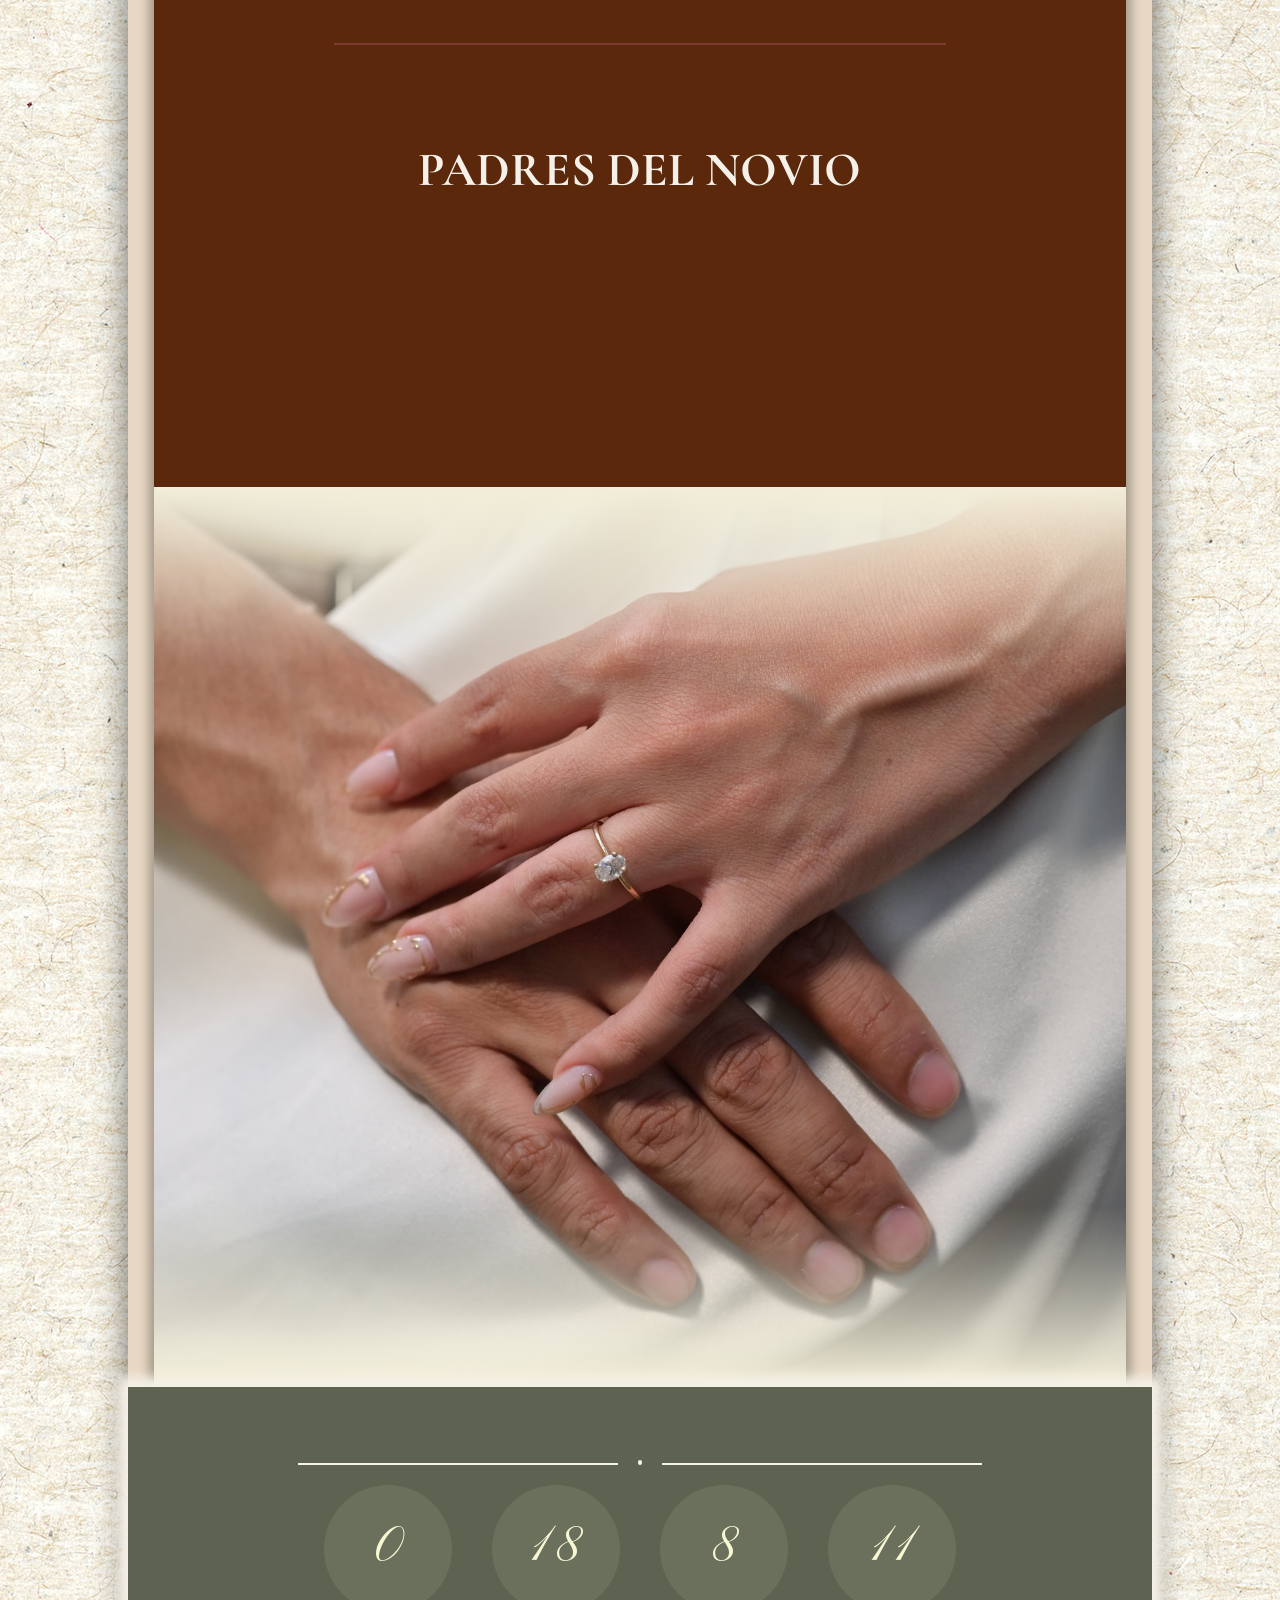
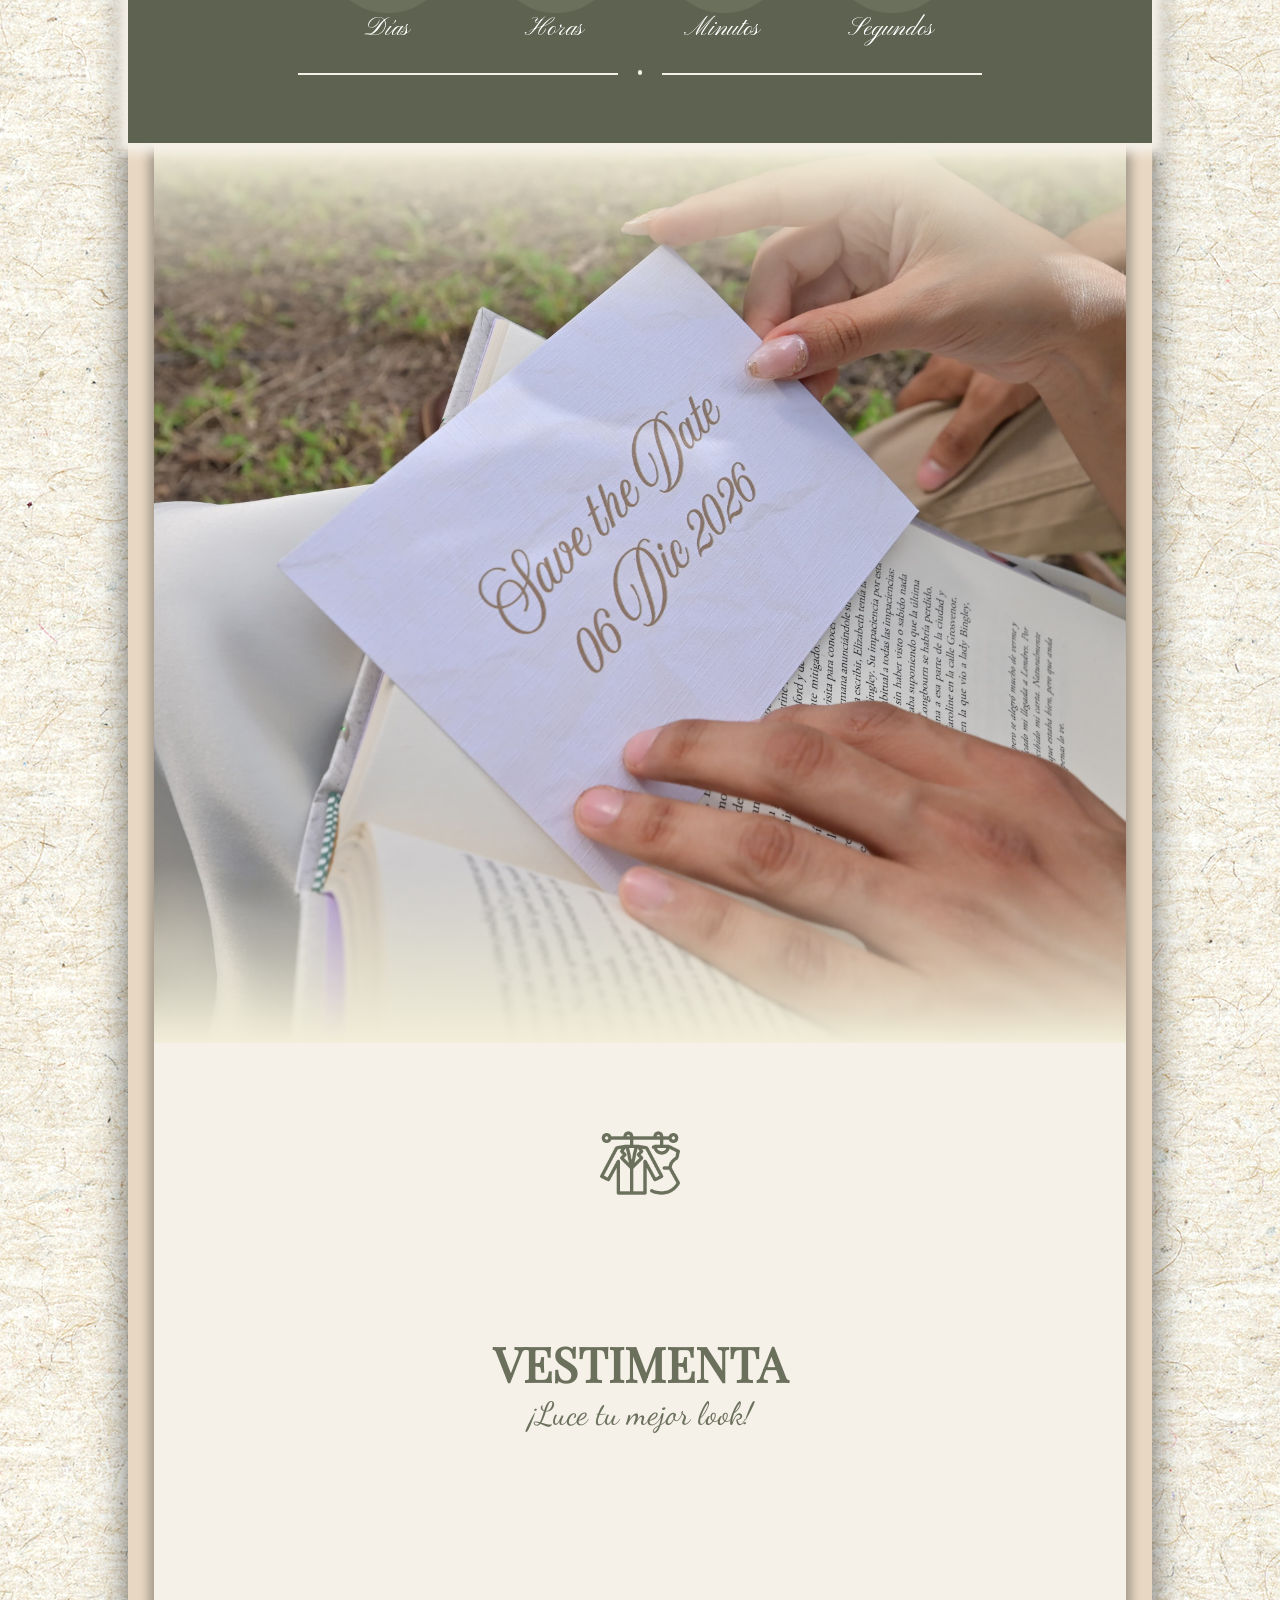
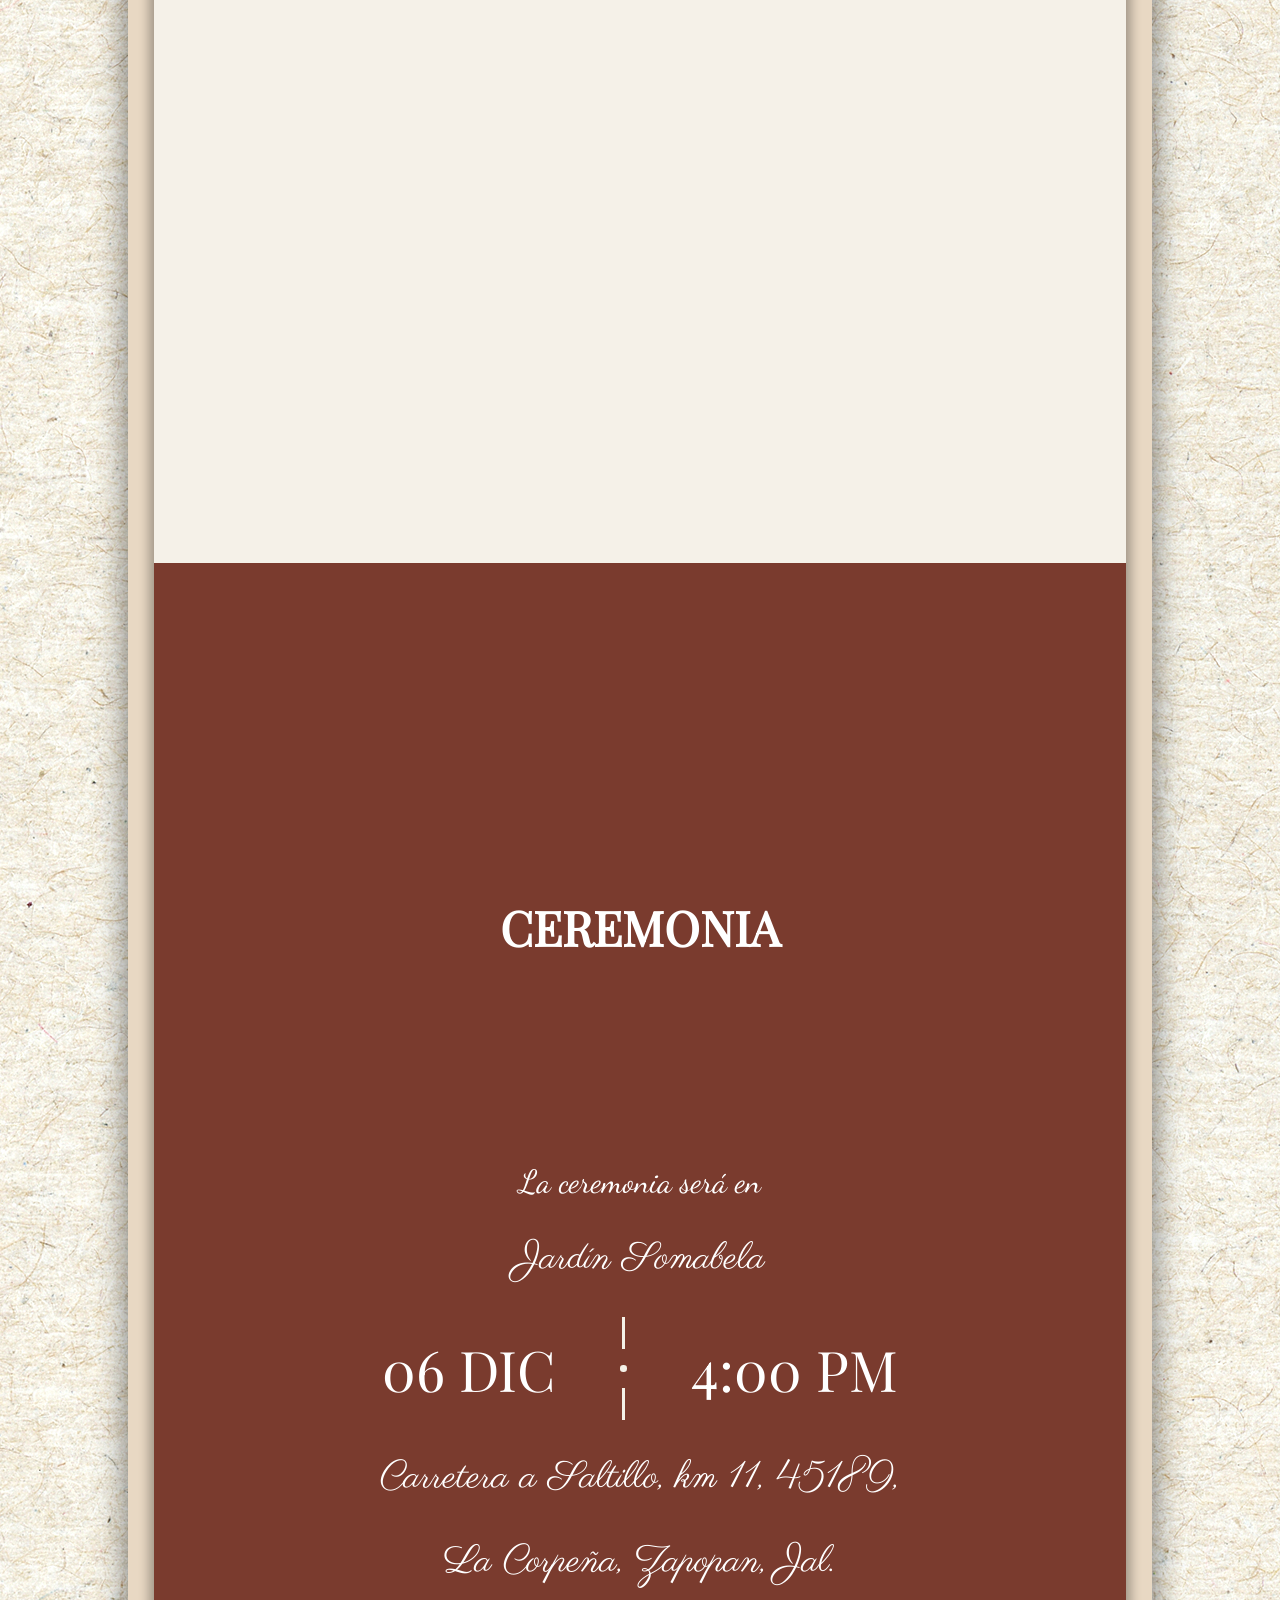
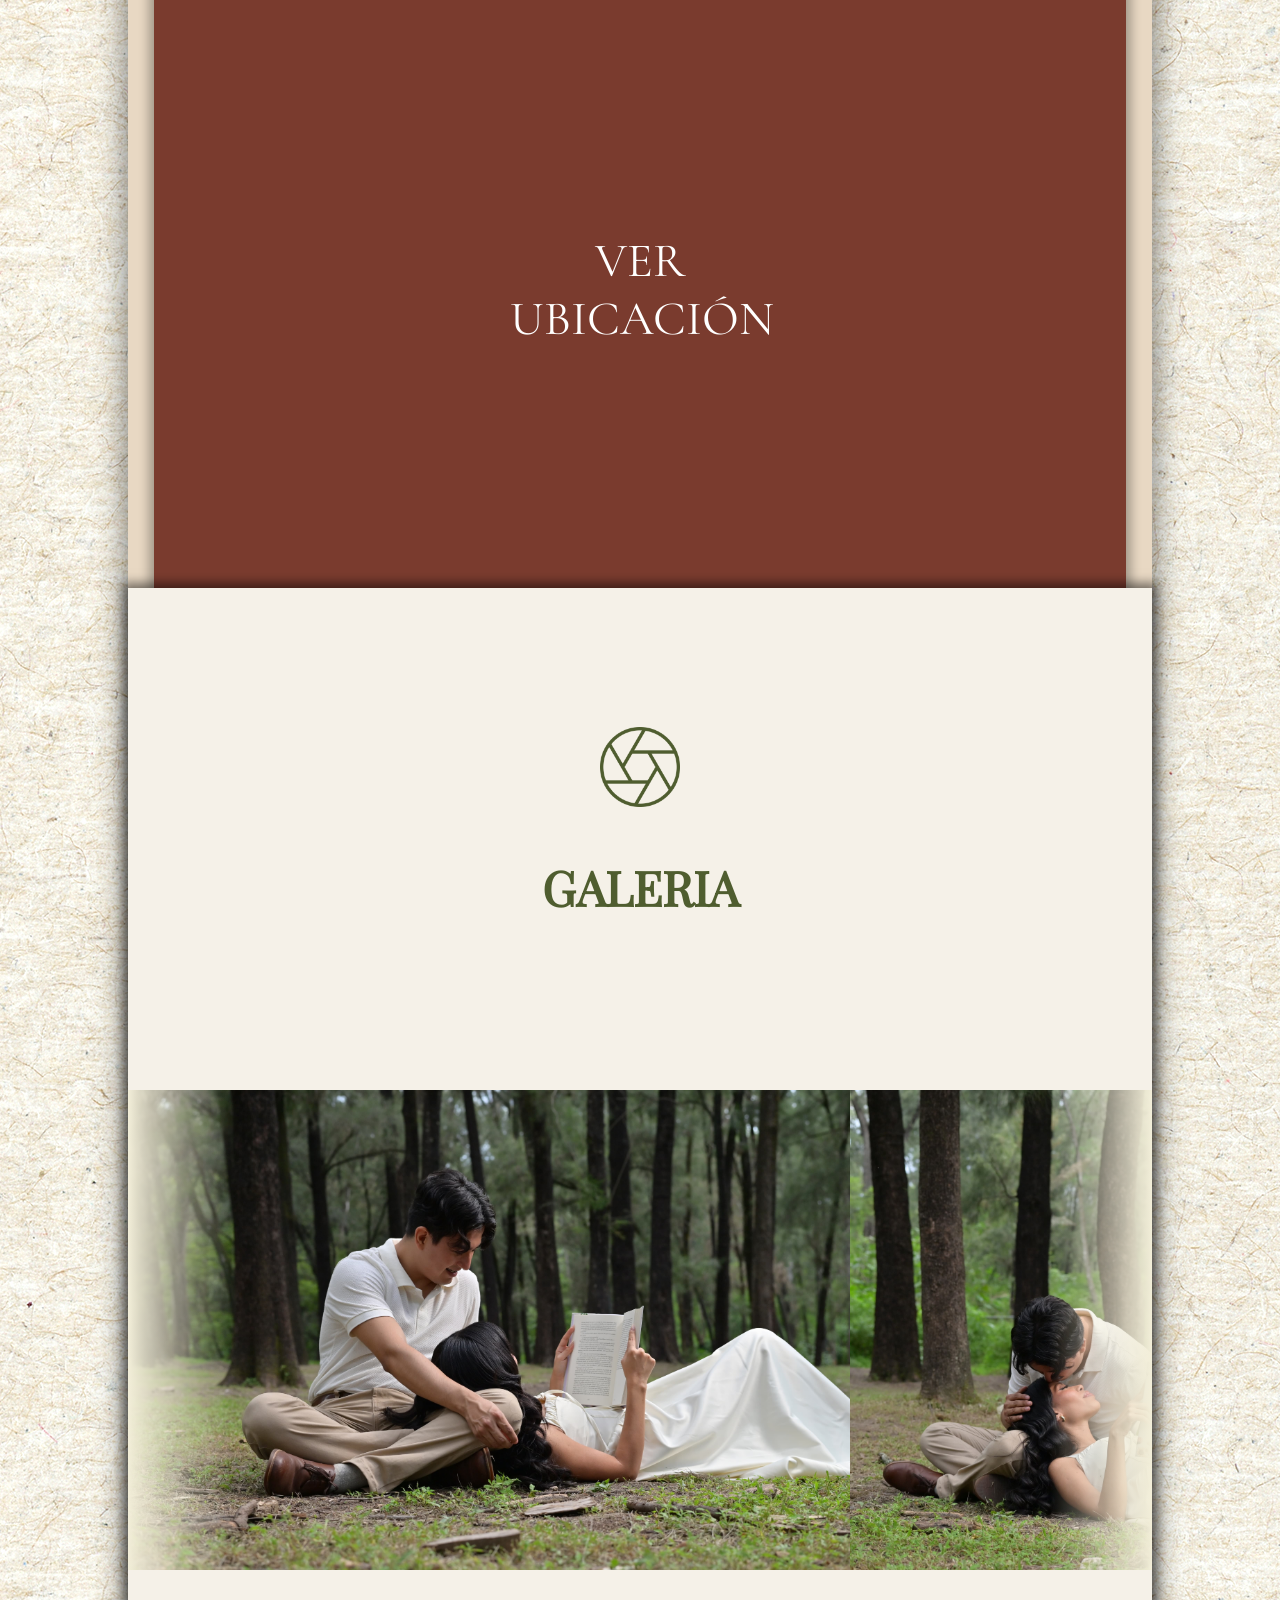
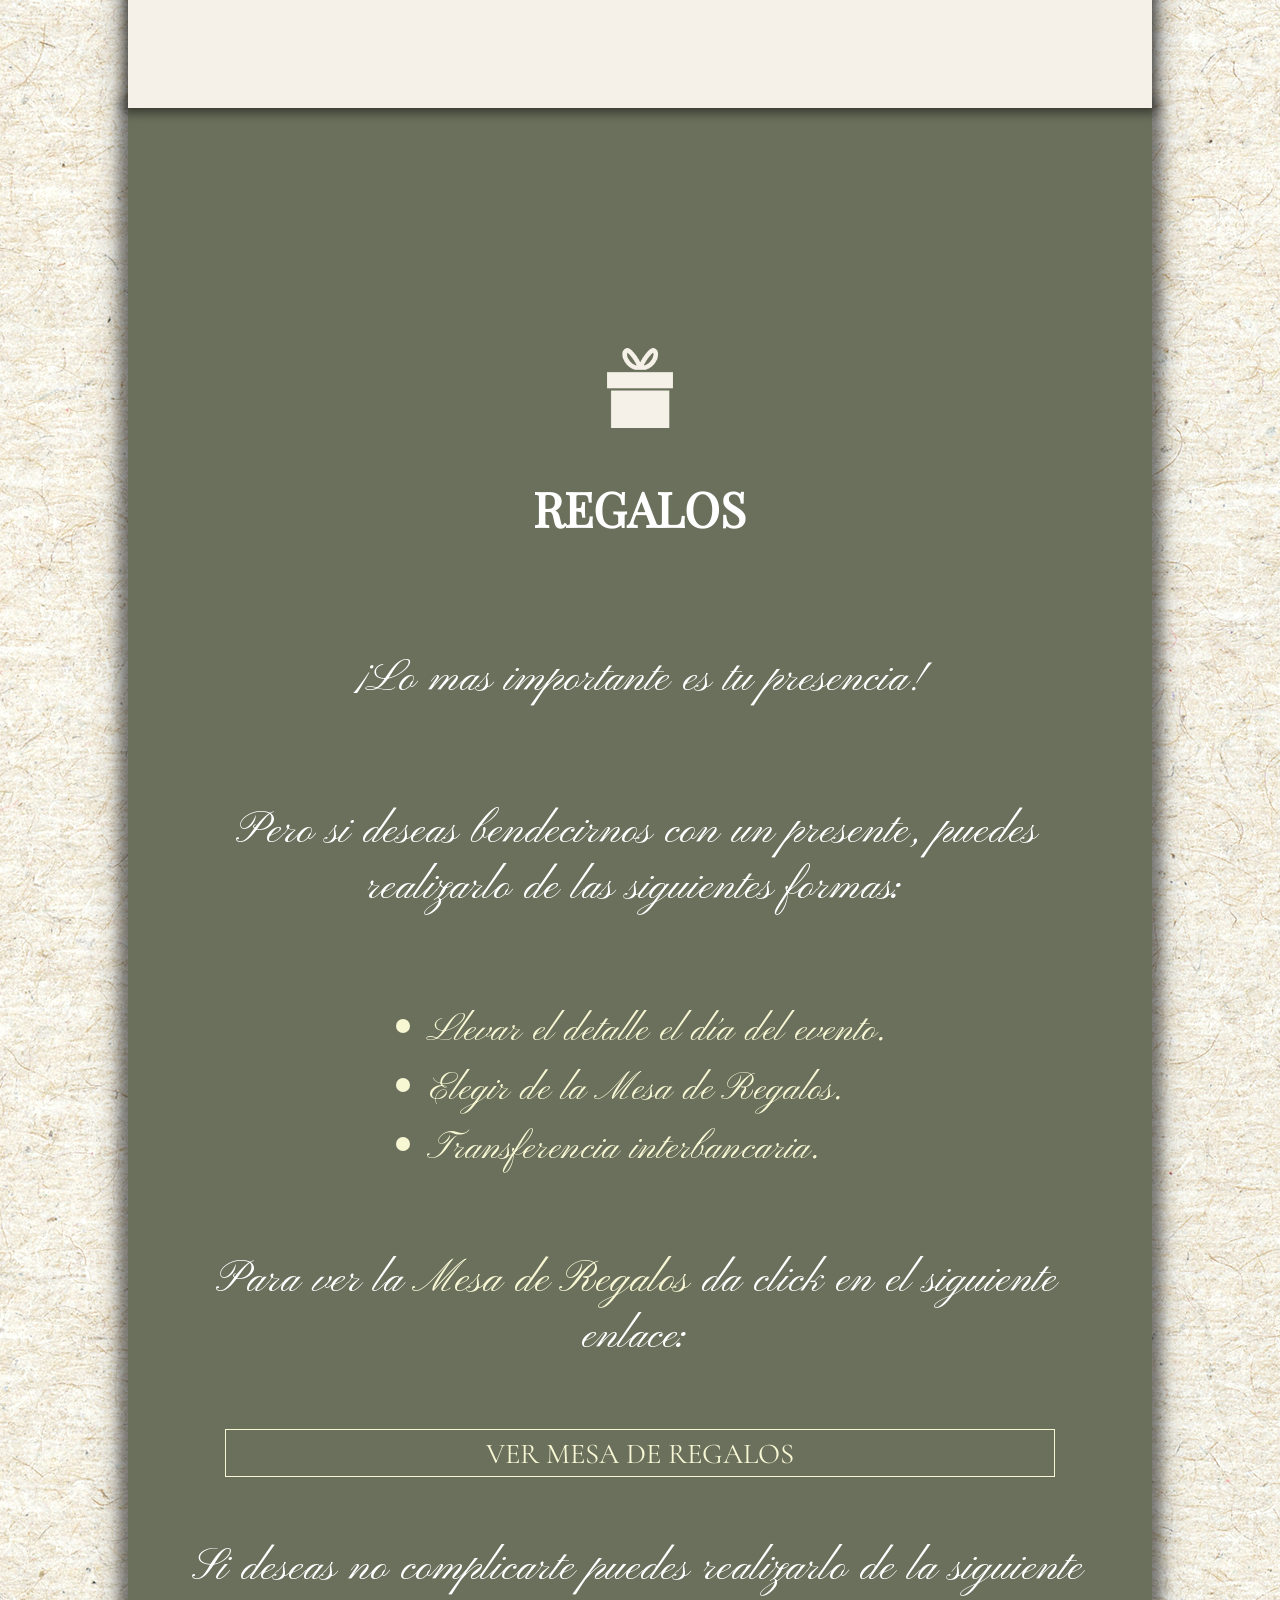
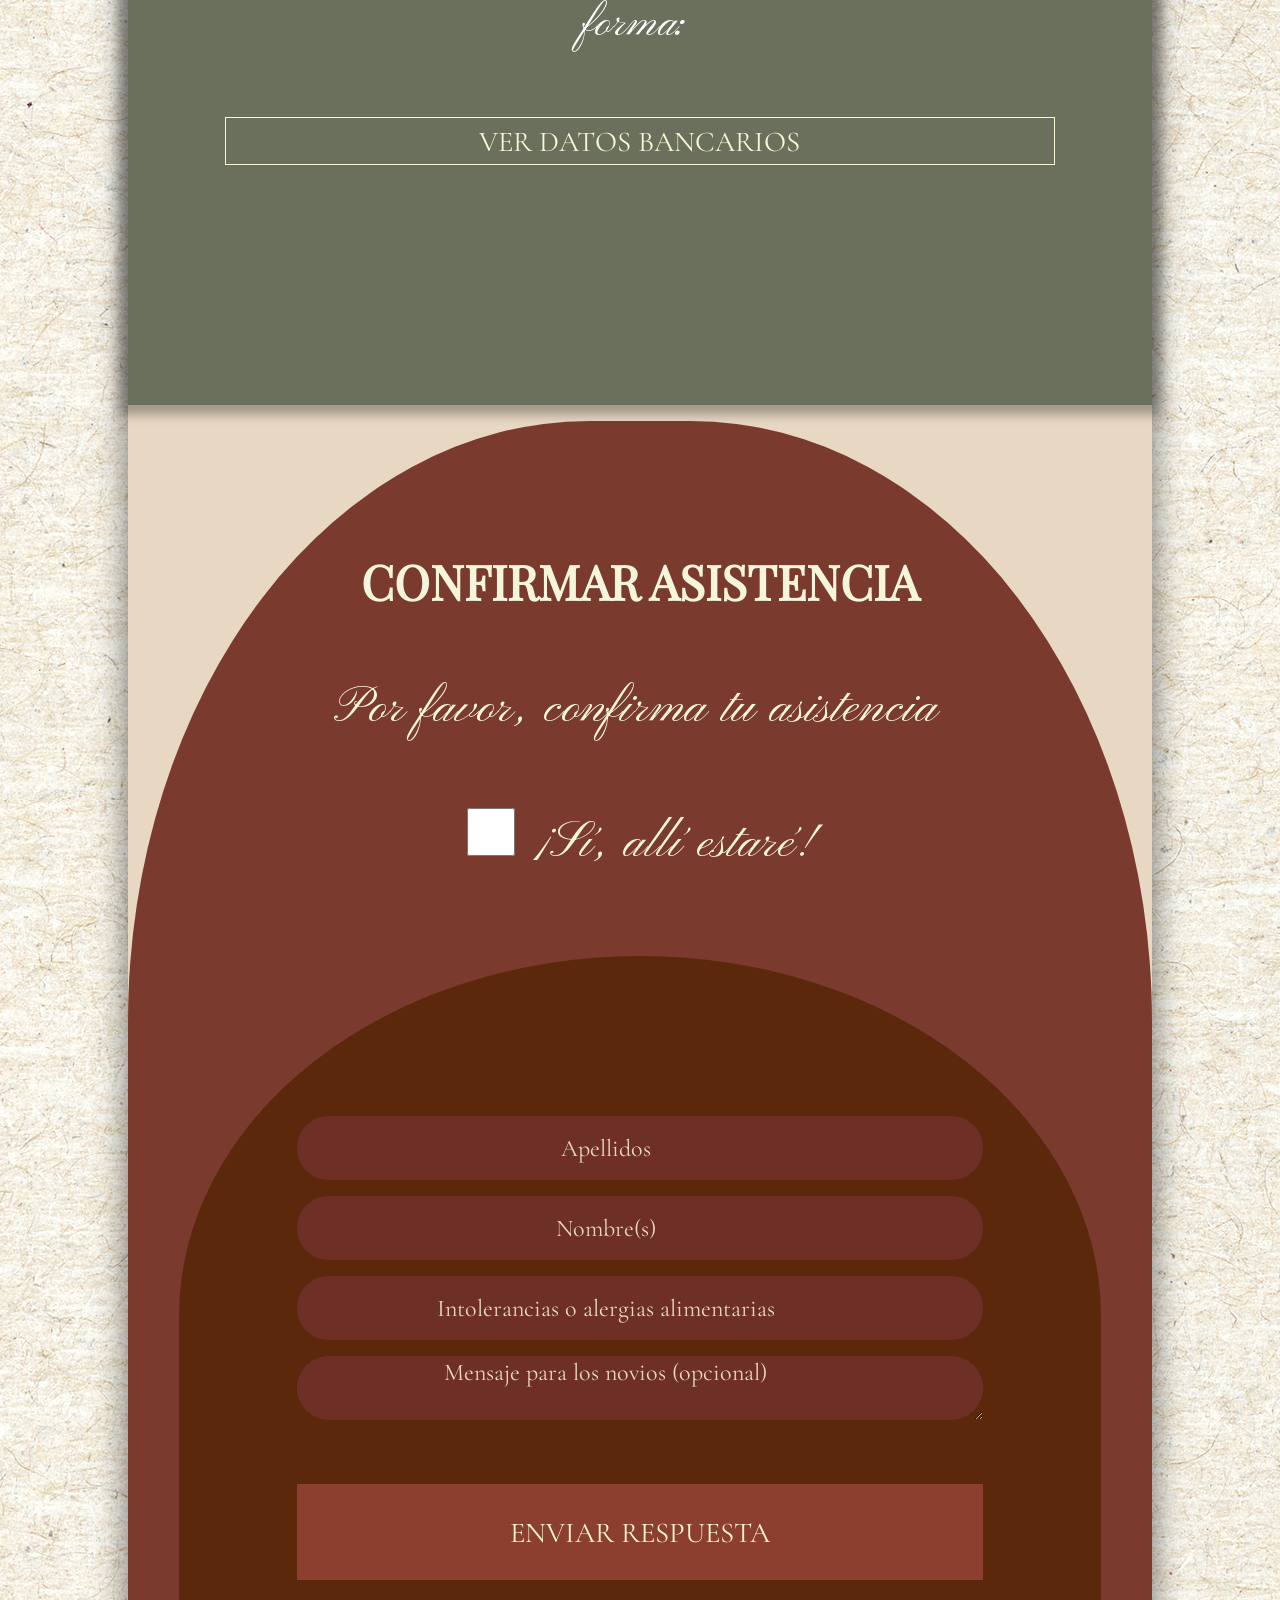
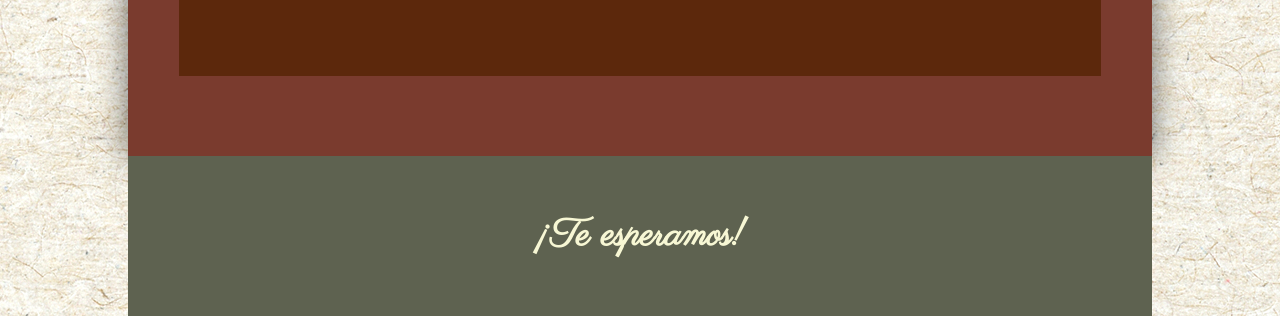
==== commit 352a6dc0: "Se implementó la API de GoogleSheets" ====
--- a/invitation.html
+++ b/invitation.html
@@ -196,12 +196,14 @@
             <img src="img/bank-info.svg" alt="">
         </section>
         <section id="confirmation-card">
-            <h3 id="confirmation-title">CONFIRMAR ASISTENCIA</h3>
-            <p class="form-label" id="confirmation-label-1">Por favor, confirma tu asistencia.</p>
+            <div id="confirmation-card-box-1">
+                <h3 id="confirmation-title">CONFIRMAR ASISTENCIA</h3>
+                <p class="form-label" id="confirmation-label-1">Por favor, confirma tu asistencia</p>
+            </div>
             <label class="form-label" id="confirmation-label-2"><input type="checkbox" id="confirmation-radio"> ¡Sí, allí estaré!</label>
             <form id="confirmation-form">
-                <input class="form-input-text" type="text" name="nombre" placeholder="Apellidos" required>
-                <input class="form-input-text" type="text" name="nombre" placeholder="Nombre completo" required>
+                <input class="form-input-text" type="text" name="apellidos" placeholder="Apellidos" required>
+                <input class="form-input-text" type="text" name="nombre" placeholder="Nombre(s)" required>
                 <input class="form-input-text" type="text" name="alergias" placeholder="Intolerancias o alergias alimentarias" required>
                 <textarea class="form-input-text" name="mensaje" placeholder="Mensaje para los novios (opcional)"></textarea>
                 <button id="form-button" type="submit">ENVIAR RESPUESTA</button>
@@ -213,5 +215,6 @@
     </footer>
     <script src="js/temp.js"></script>
     <script src="js/animations.js"></script>
+    <script src="js/form.js"></script>
 </body>
 </html>
--- a/css/invitation-style.css
+++ b/css/invitation-style.css
@@ -267,8 +267,7 @@
 #galeria-card,
 #regalos-card,
 #footer-card,
-#confirmation-card,
-#confirmation-form {
+#confirmation-card {
     display: grid;
     grid-template-columns: auto;
     align-items: center;
@@ -886,10 +885,11 @@
     color: beige;
     grid-template-rows: auto auto auto;
     width: 100%;
-    min-height: 100vh;
+    min-height: 30rem;
     padding: 5rem 0;
     grid-template-columns: 90%;
-    border-radius: 40% 40% 0 0;
+    border-radius: 45% 45% 0 0;
+    margin-top: 1rem;
 }
 
 #confirmation-card #confirmation-label-1,
@@ -904,38 +904,38 @@
 }
 
 #confirmation-card #confirmation-form {
+    display: flex;
+    flex-direction: column;
     width: 100%;
-    height: 100vh;
+    height: 45rem;
+    margin-top: 5rem;
     margin-left: auto;
     margin-right: auto;
-    grid-template-columns: 70%;
     gap: 1rem;
     background-color: var(--terracota-oscuro);
-    padding: 3rem 0;
+    padding: 3rem 5rem;
+    justify-content: flex-end;
+    align-items: center;
     border-radius: 50% 50% 0 0;
-    box-shadow: 0 00px 3px 5px rgba(0,0,0,.3);
-}
-
-#confirmation-form .form-input-text {
+}
+
+#confirmation-form .form-input-text,
+#confirmation-form .form-input-text::placeholder  {
+    text-align: center;
     border: 0;
     border-radius: 2rem;
-    width: 100%;
+    width: 90%;
     height: 4rem;
     background-color: var(--terracota-wine);
-}
-
-#confirmation-form .form-input-text::placeholder,
-#confirmation-form #form-input-text::placeholder {
-    color: #E8D8C3;
-    font-size: 2em;
+    color: var(--beige1);
+    font-size: 1.5rem;
     font-family: 'fuente4';
-    text-align: center;
-}
-
+}
 
 #confirmation-form #form-button {
-    width: 100%;
-    background-color: var(--terracora-darkclay);
+    width: 90%;
+    height: 6rem;
+    background-color: var(--terracota-spicedbruck);
     border: 0;
     margin: 3rem 0;
 }
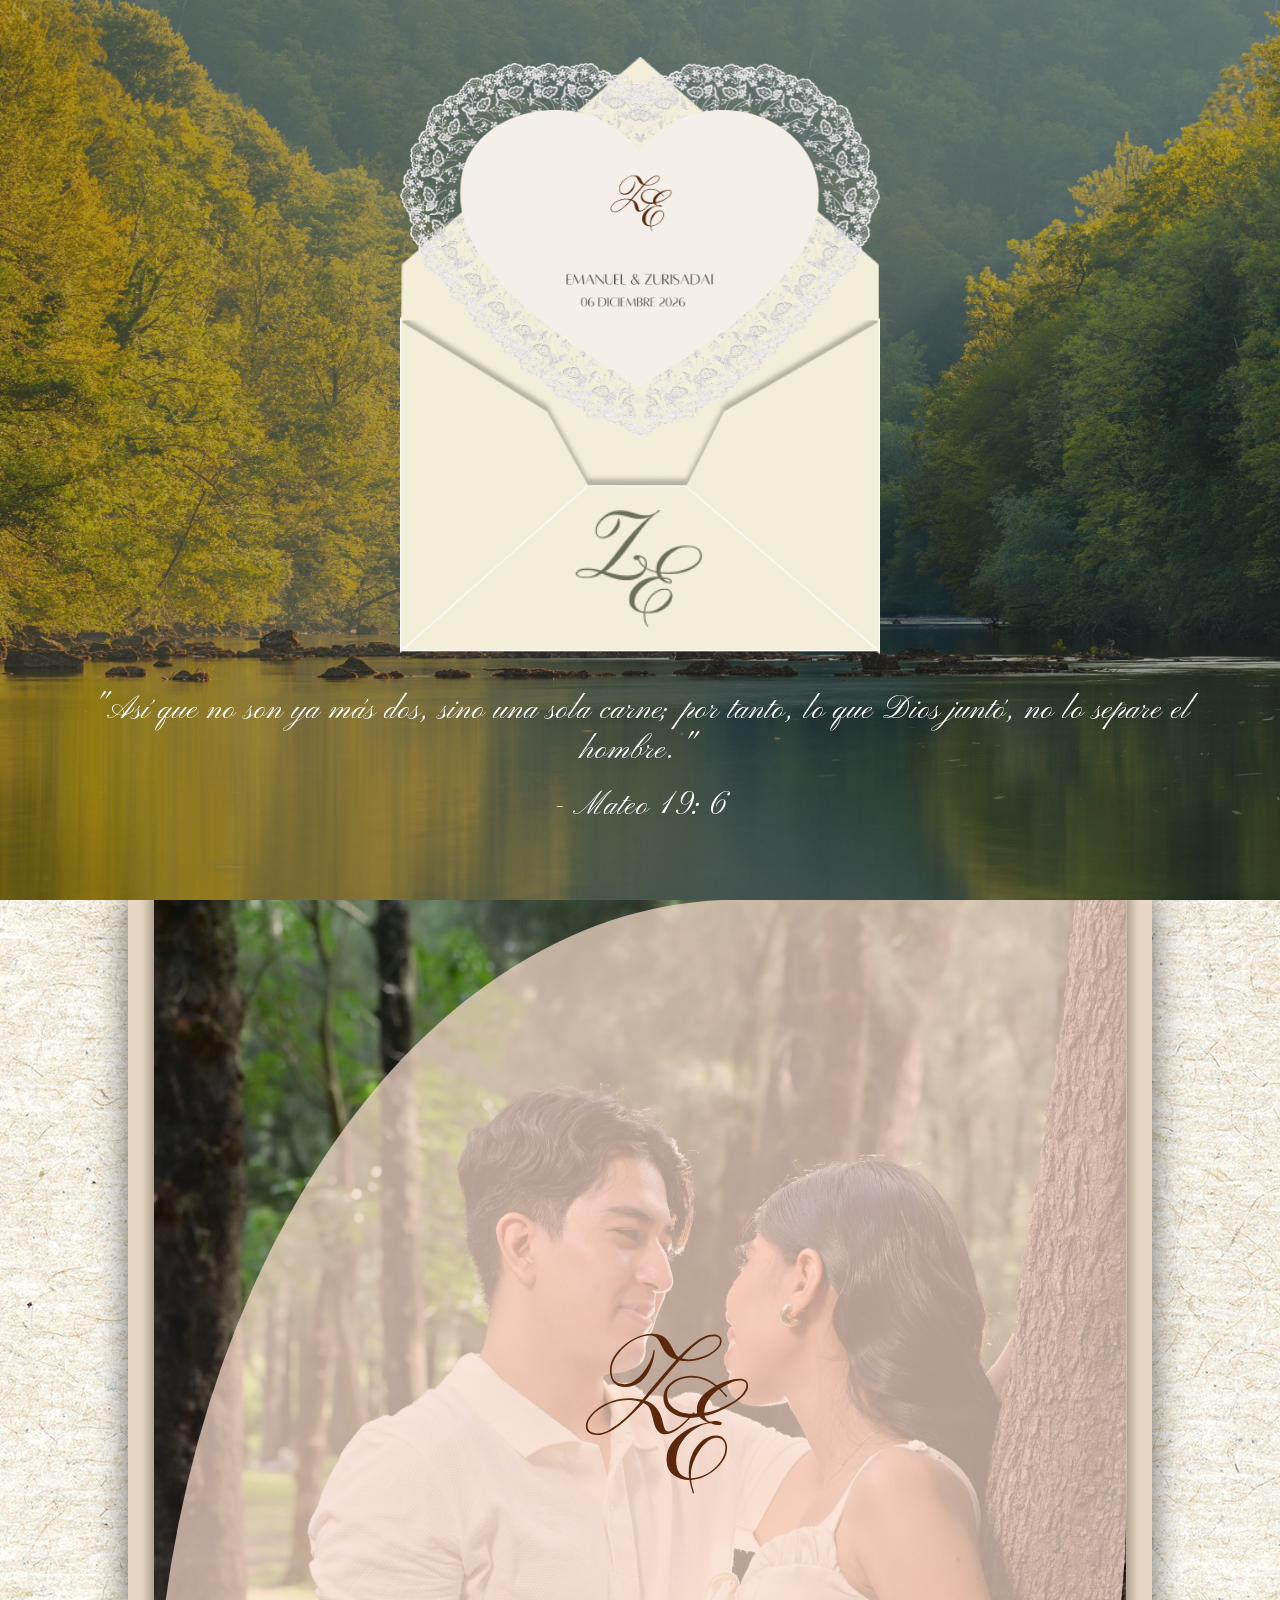
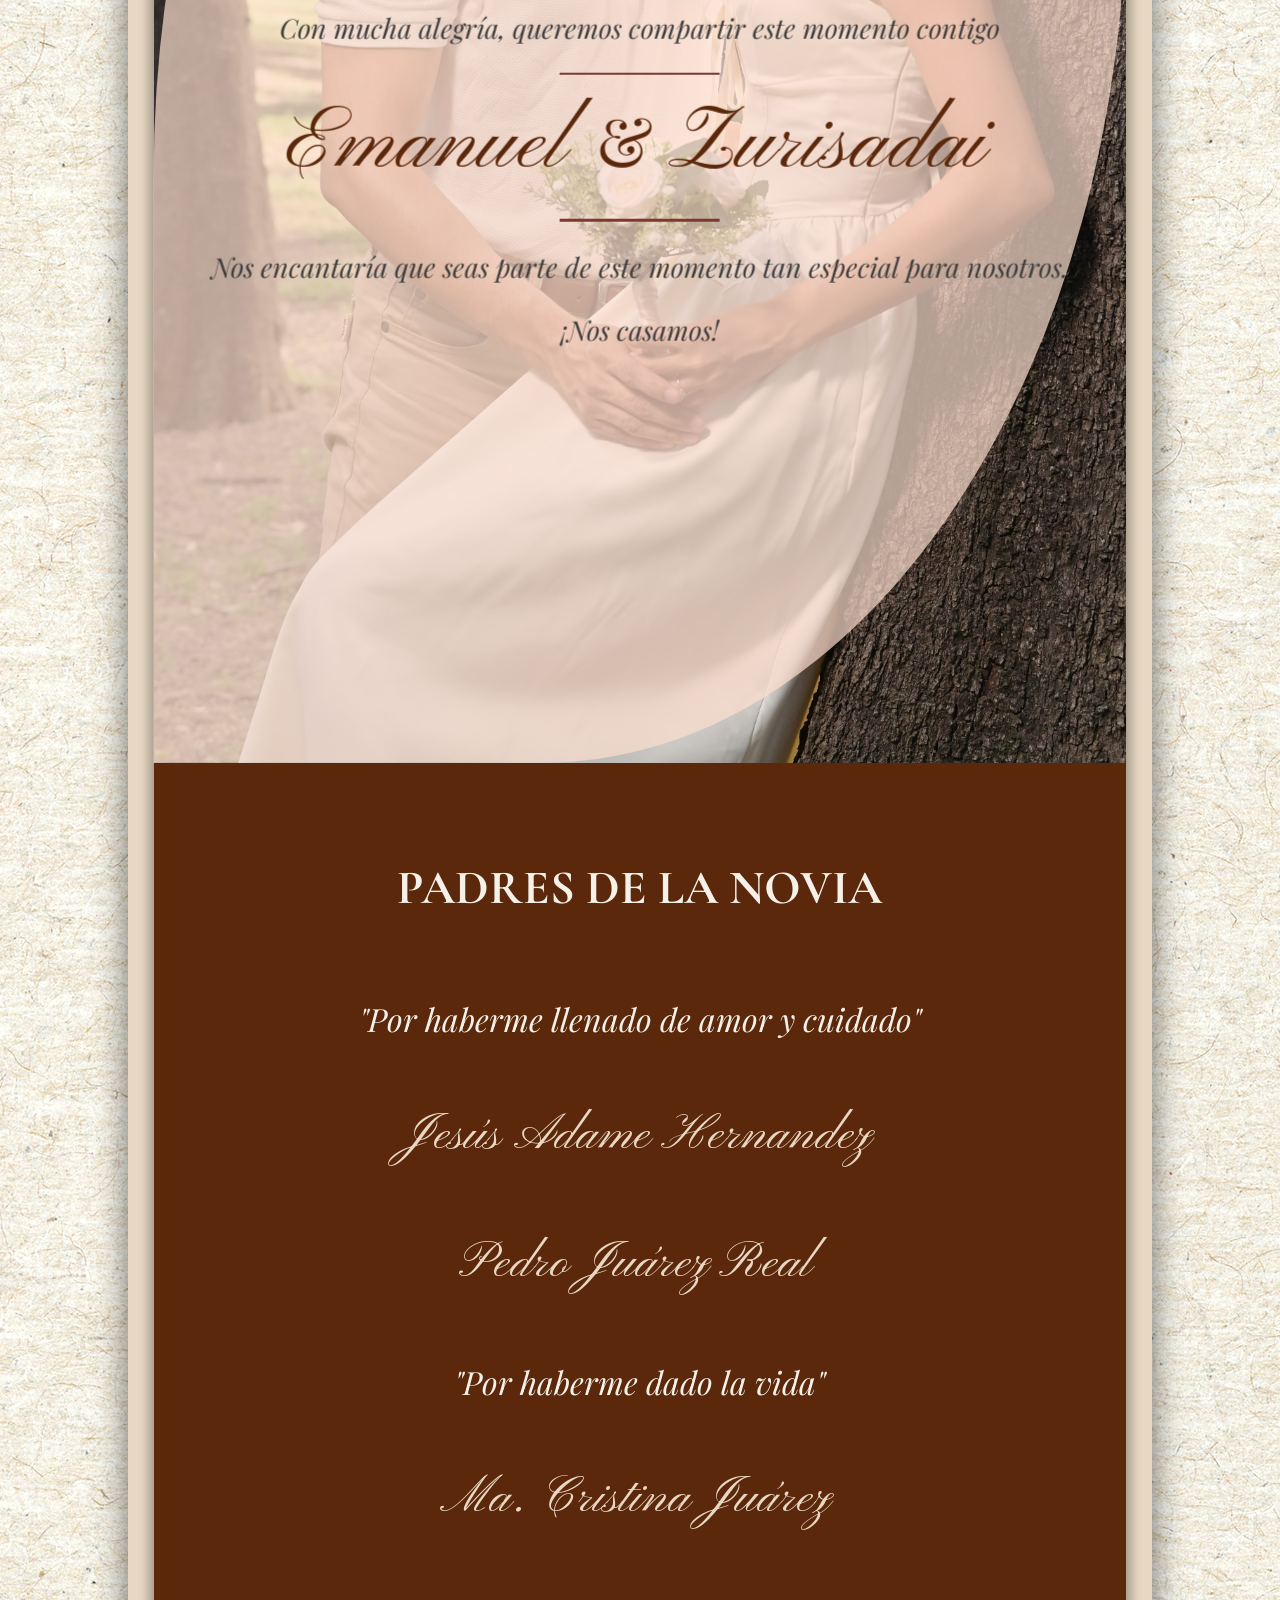
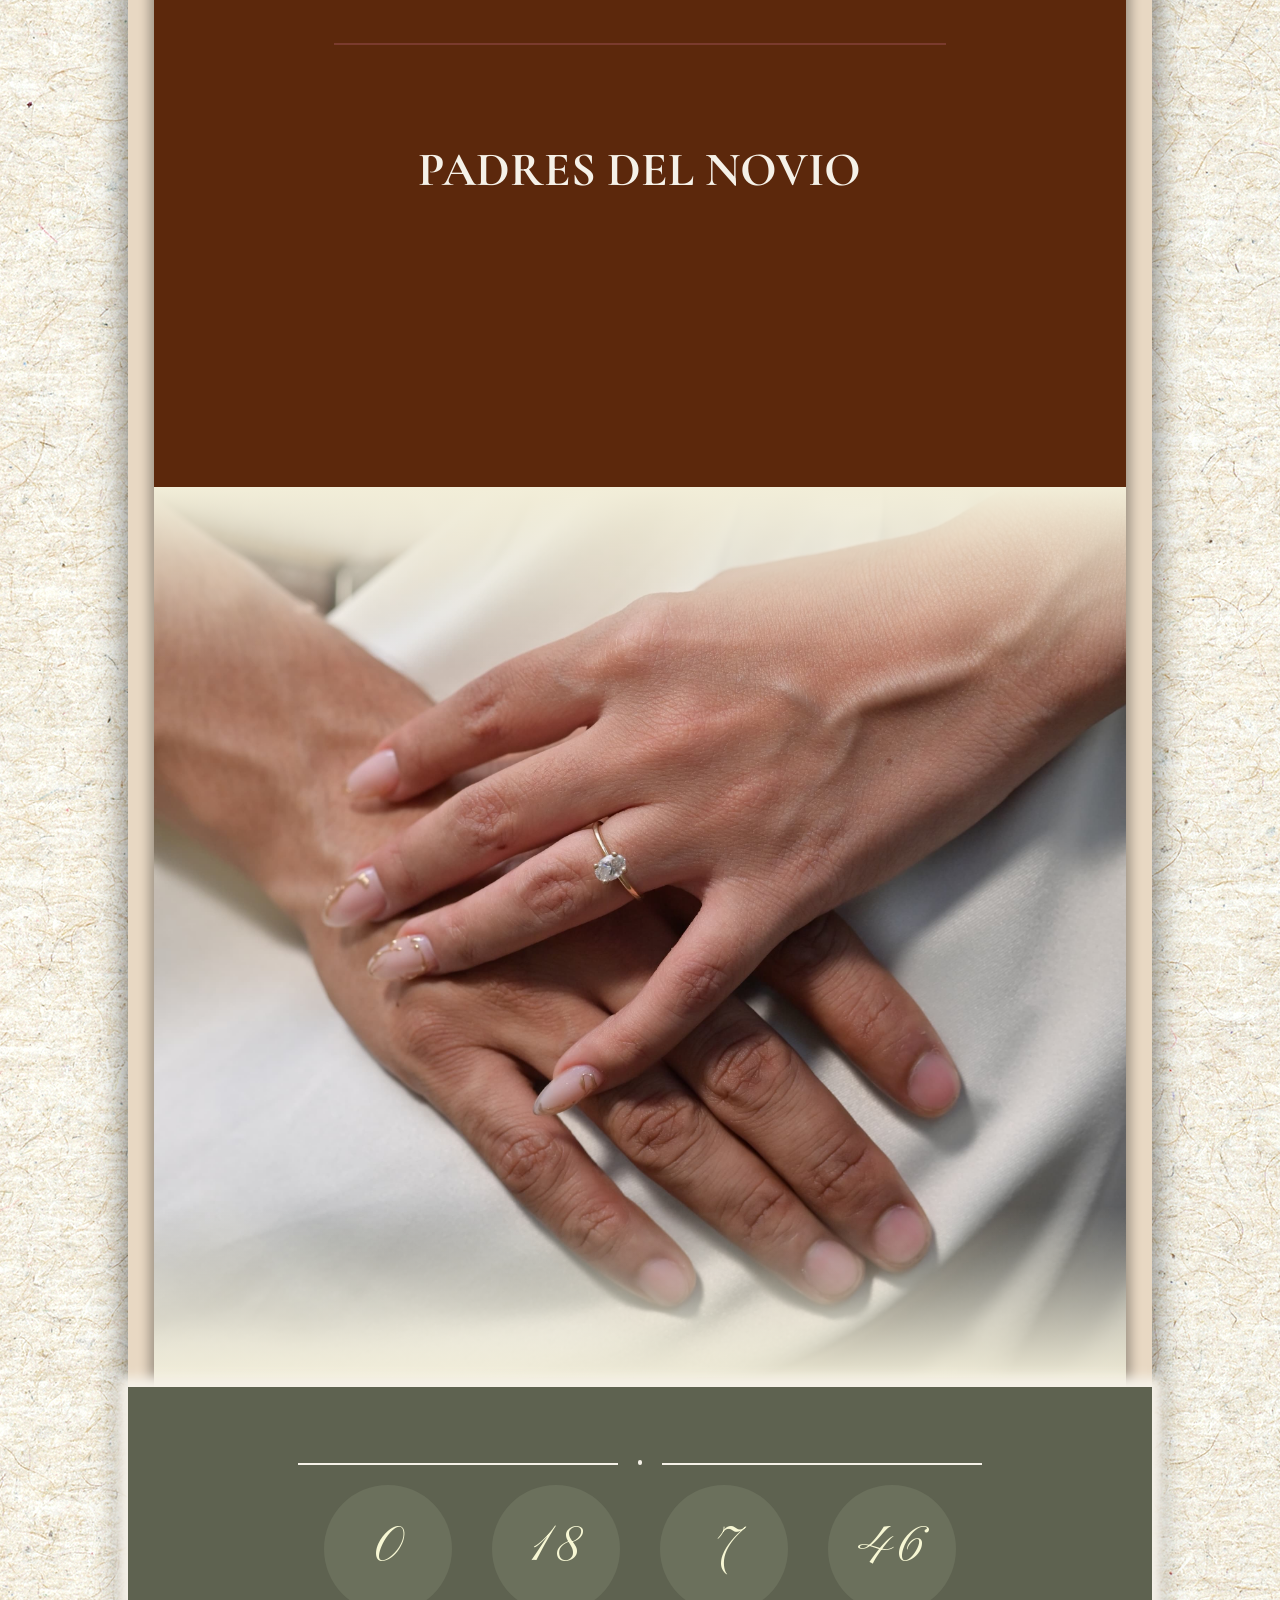
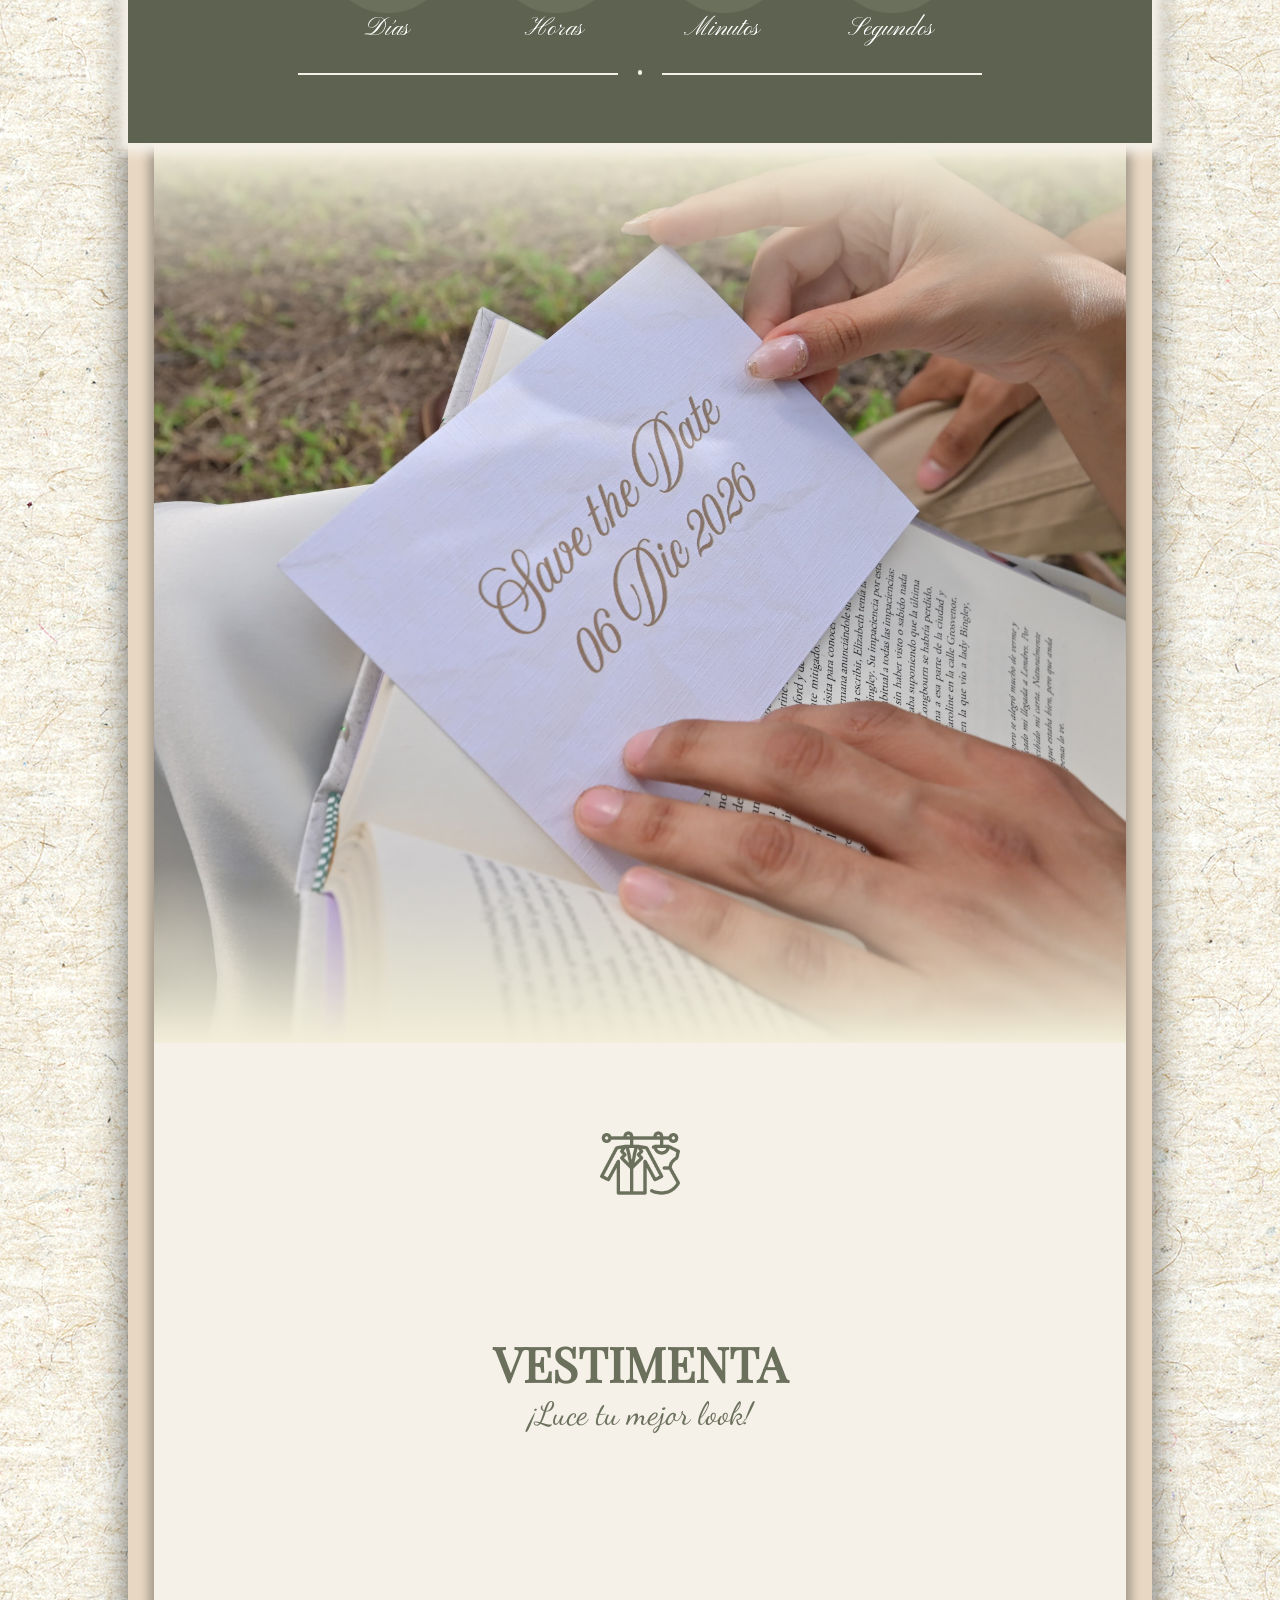
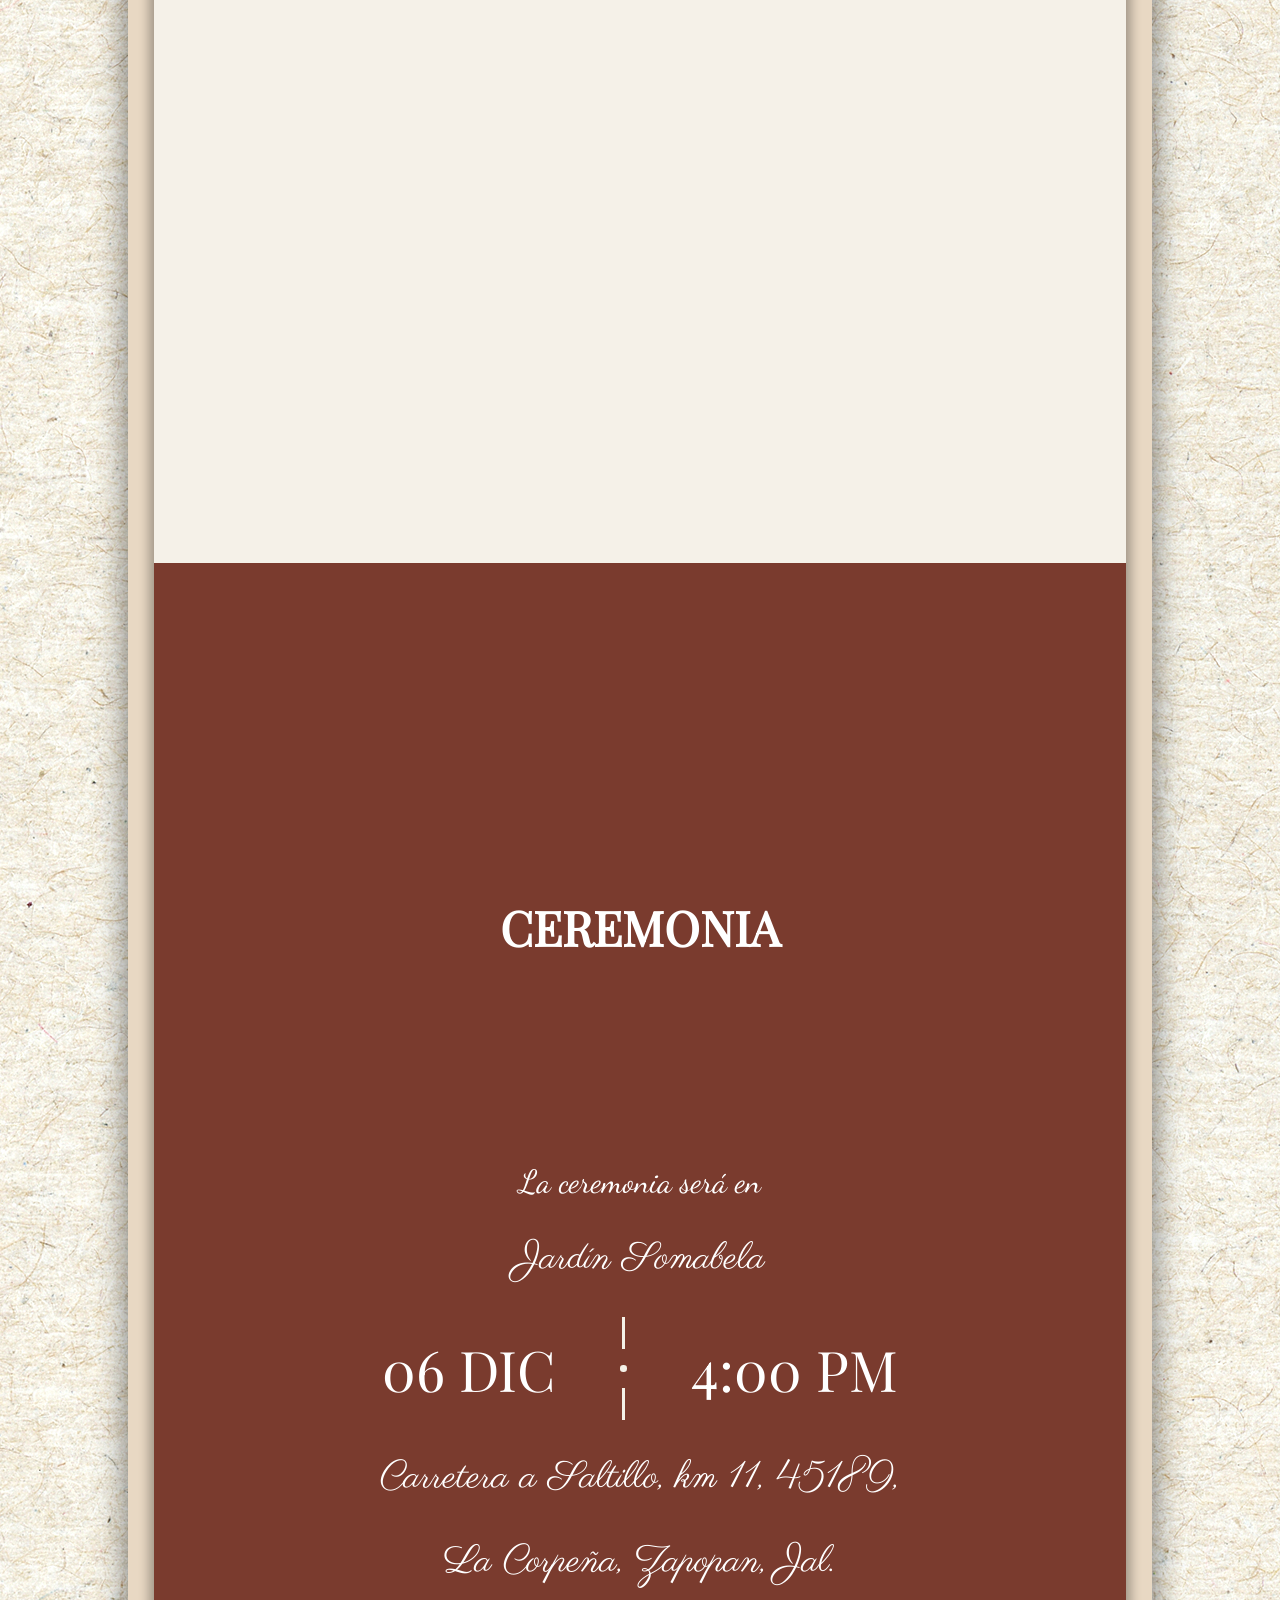
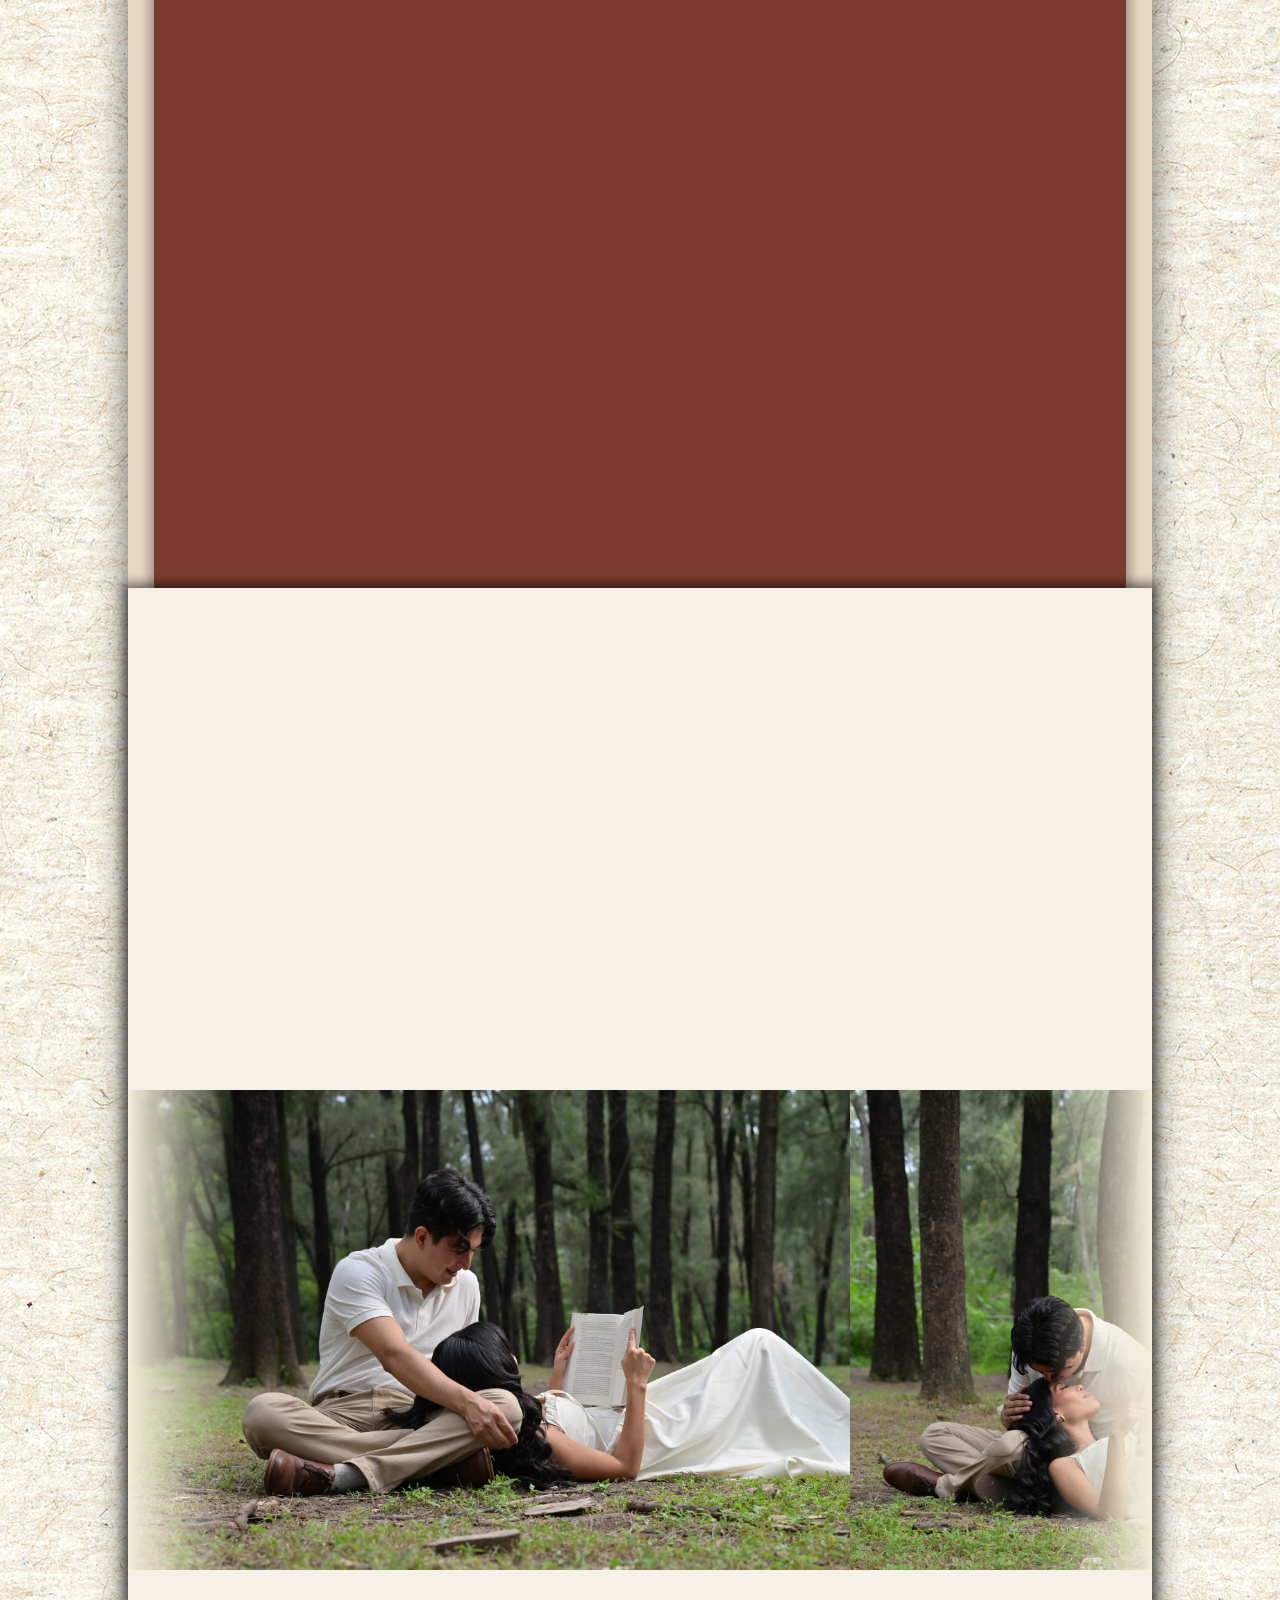
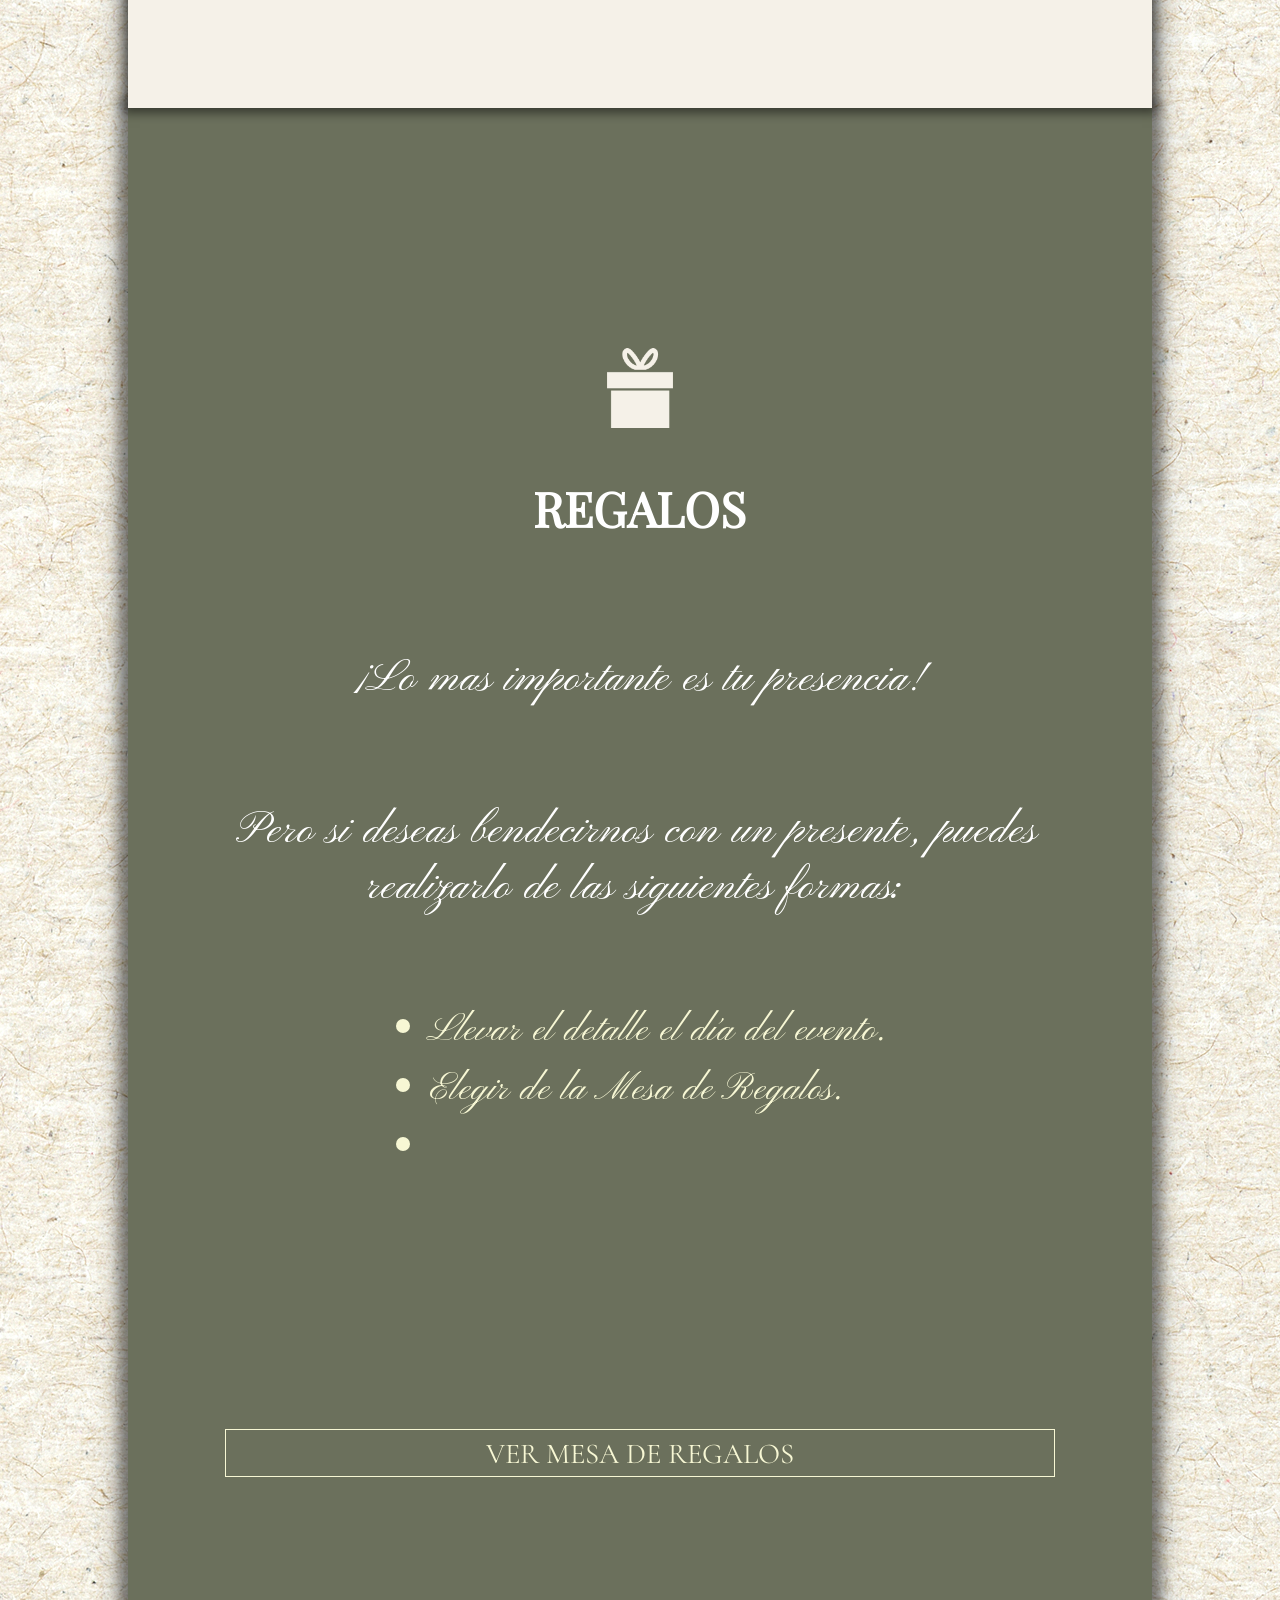
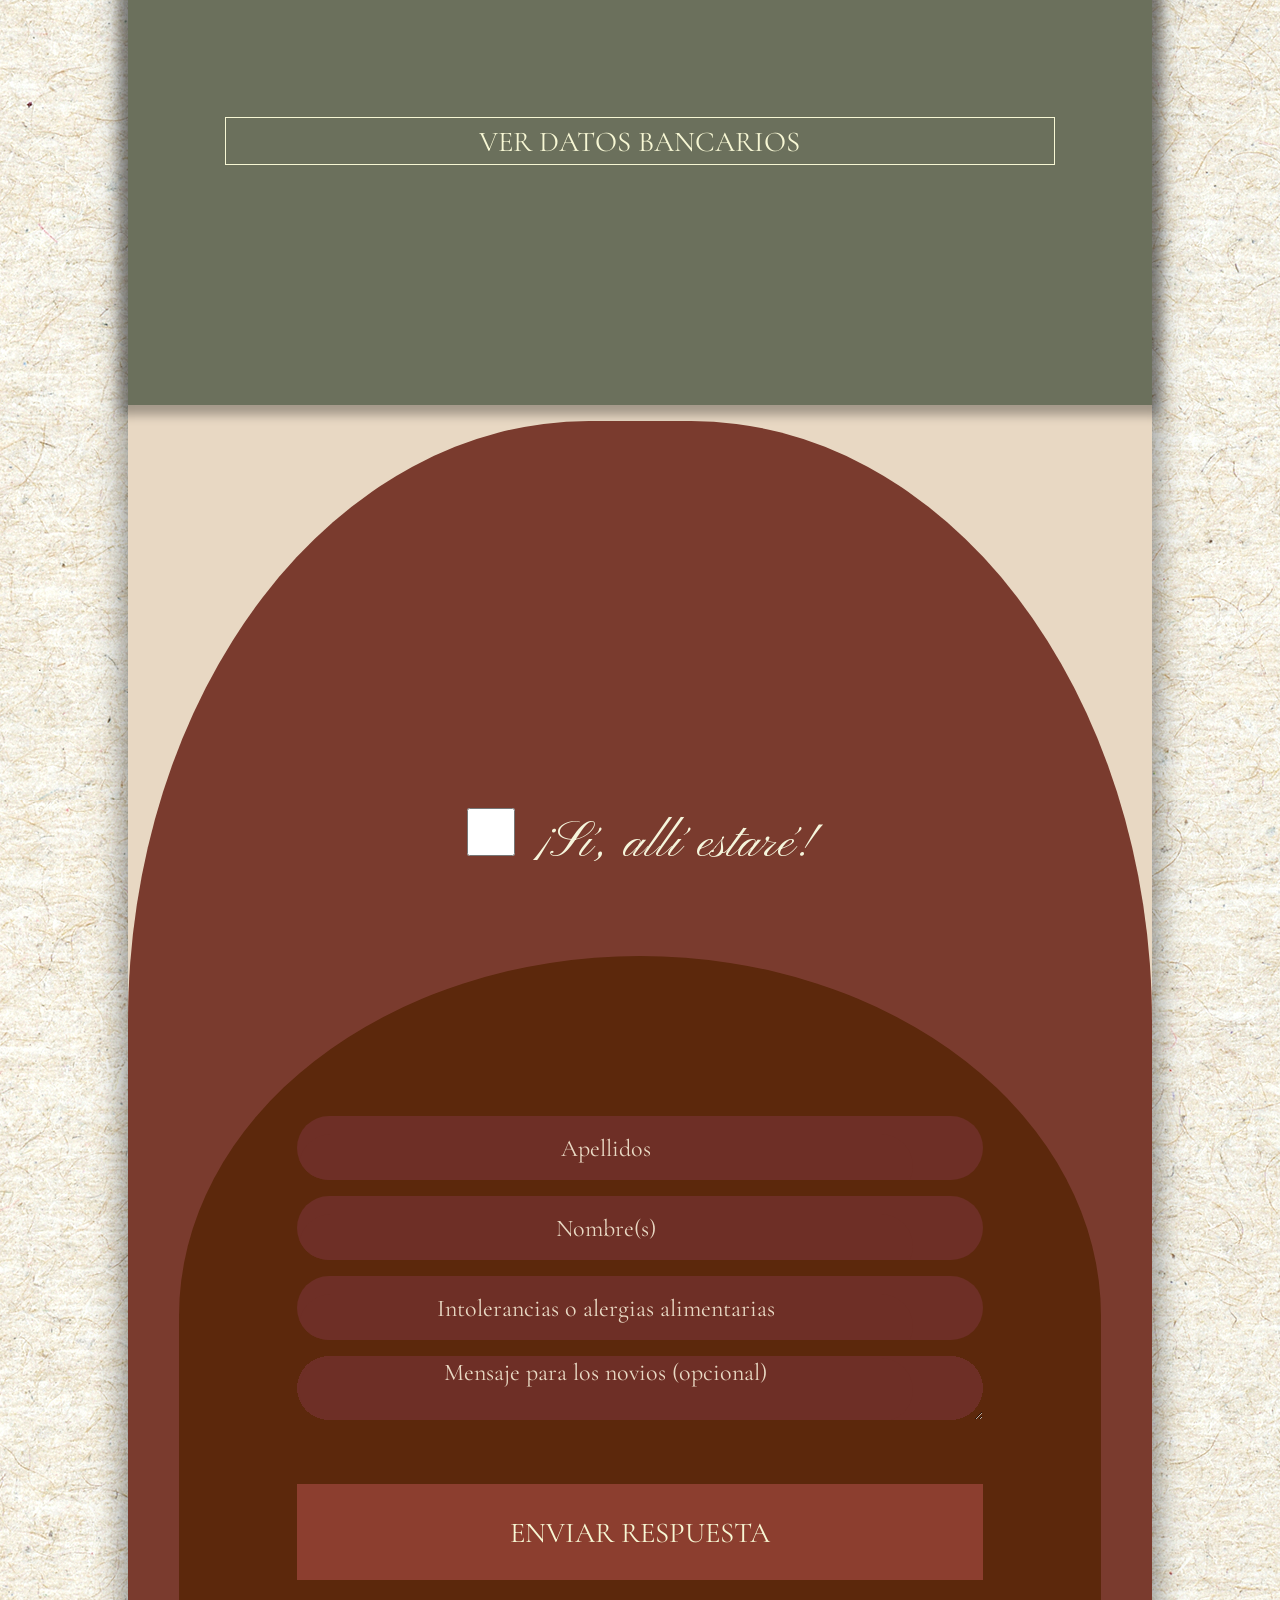
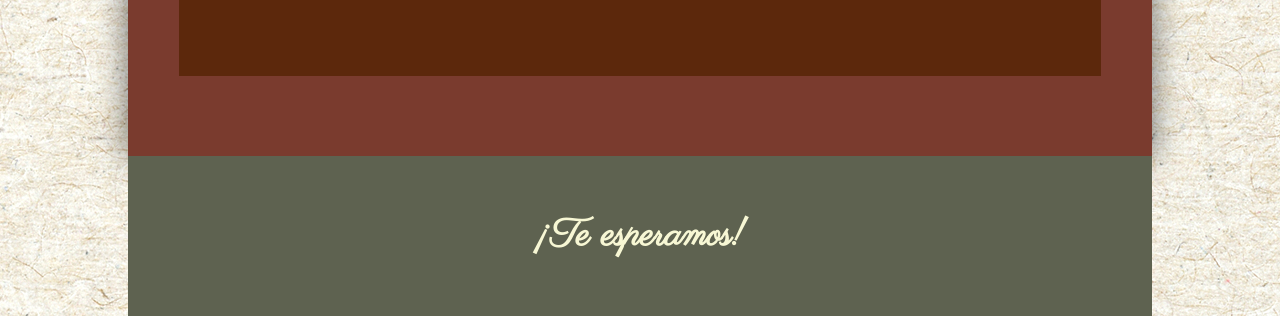
==== commit e94e1a5d: "Se hicieron ajustes al formulario" ====
--- a/invitation.html
+++ b/invitation.html
@@ -198,7 +198,7 @@
         <section id="confirmation-card">
             <div id="confirmation-card-box-1">
                 <h3 id="confirmation-title">CONFIRMAR ASISTENCIA</h3>
-                <p class="form-label" id="confirmation-label-1">Por favor, confirma tu asistencia</p>
+                <p id="confirmation-label-1">Por favor, confirma tu asistencia</p>
             </div>
             <label class="form-label" id="confirmation-label-2"><input type="checkbox" id="confirmation-radio"> ¡Sí, allí estaré!</label>
             <form id="confirmation-form">
--- a/css/invitation-style.css
+++ b/css/invitation-style.css
@@ -893,7 +893,8 @@
 }
 
 #confirmation-card #confirmation-label-1,
-#confirmation-card #confirmation-label-2 {
+#confirmation-card #confirmation-label-2,
+#confirmation-form #confirmation-form-label-1 {
     font-family: 'fuente3';
     font-size: 4em;
 }
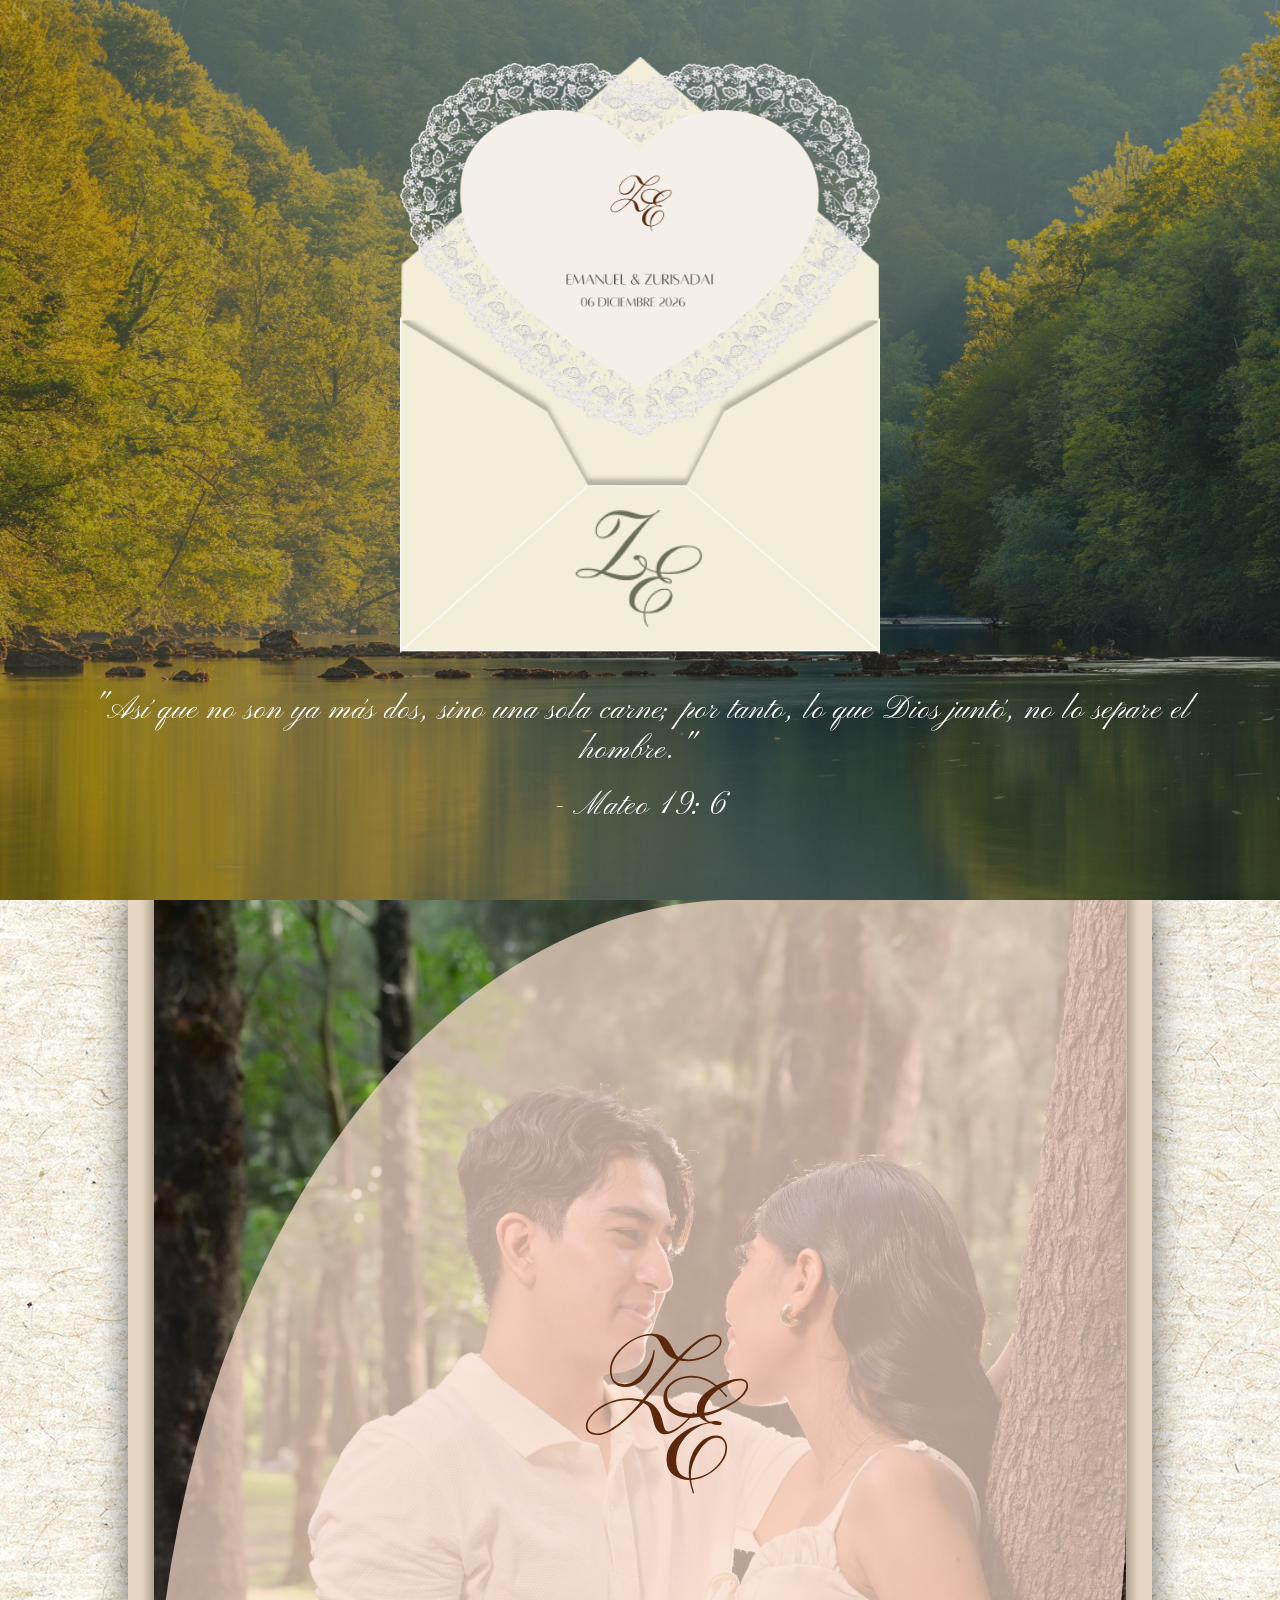
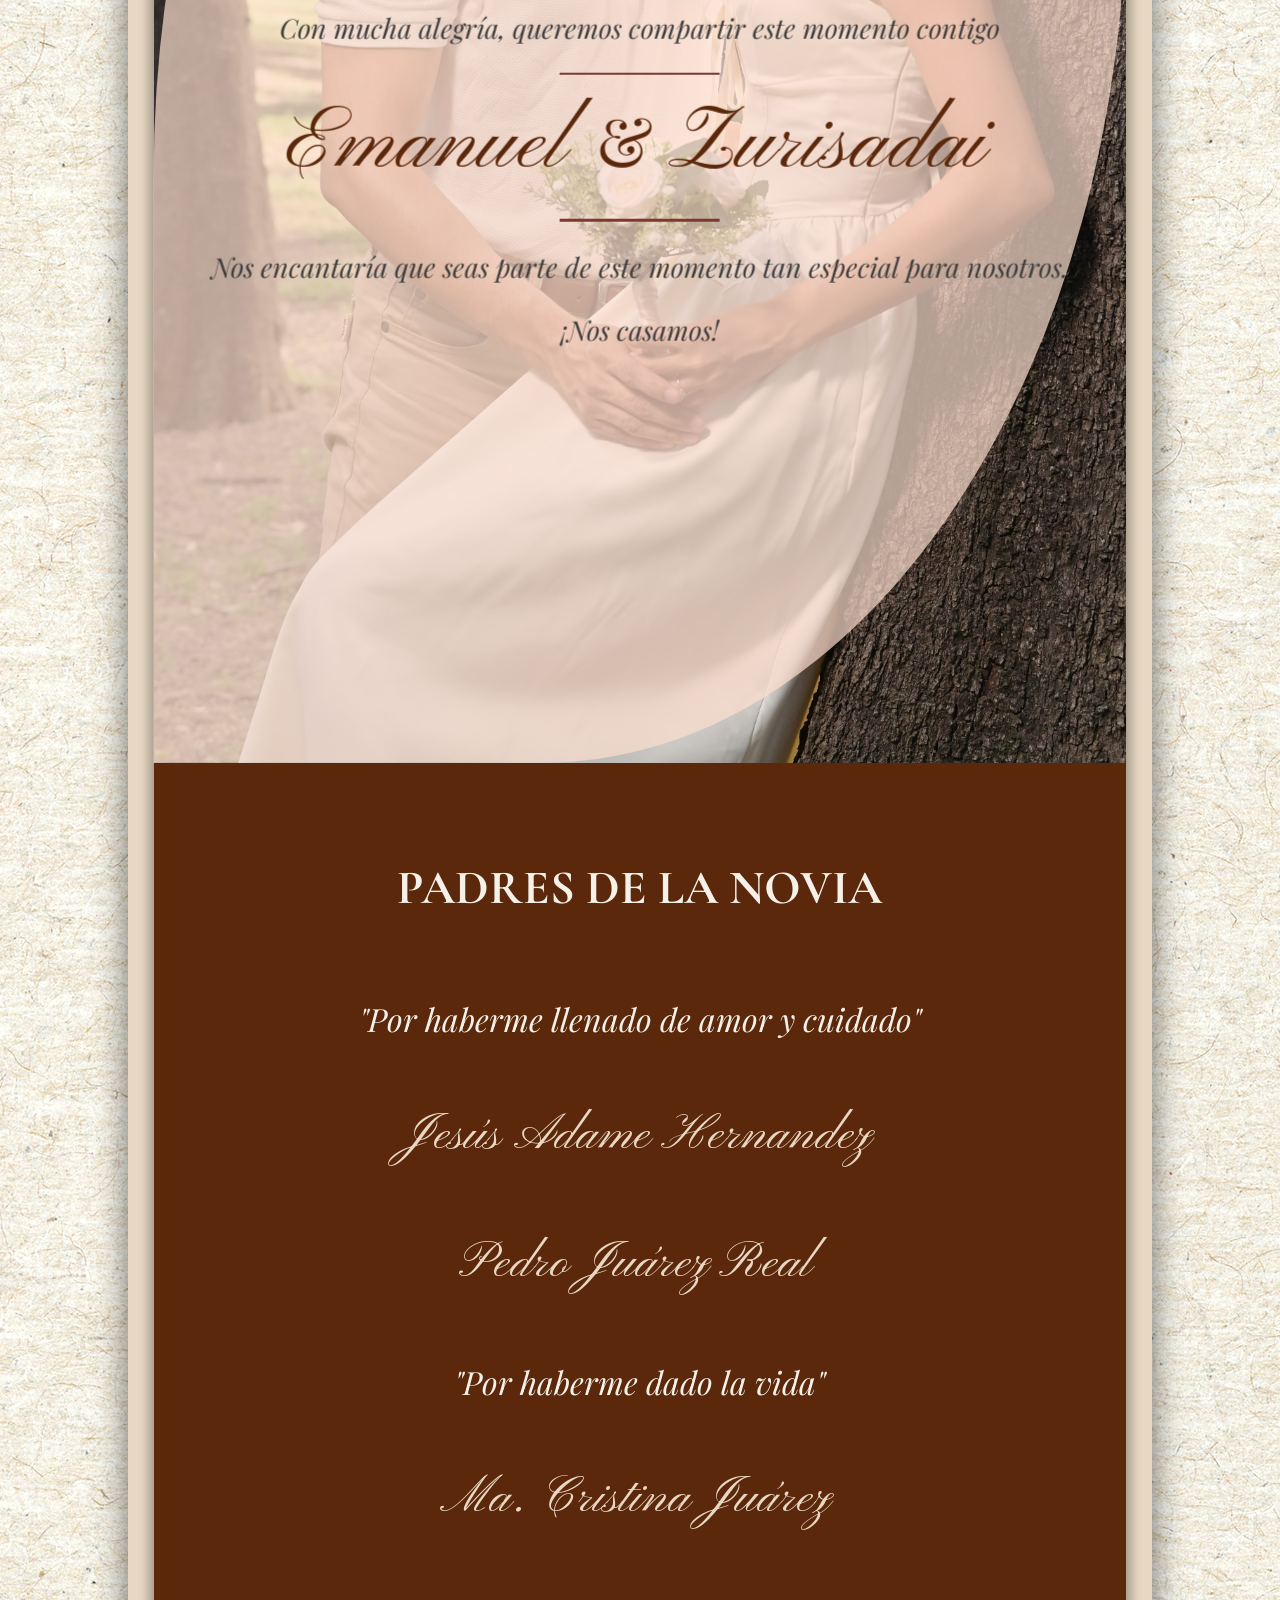
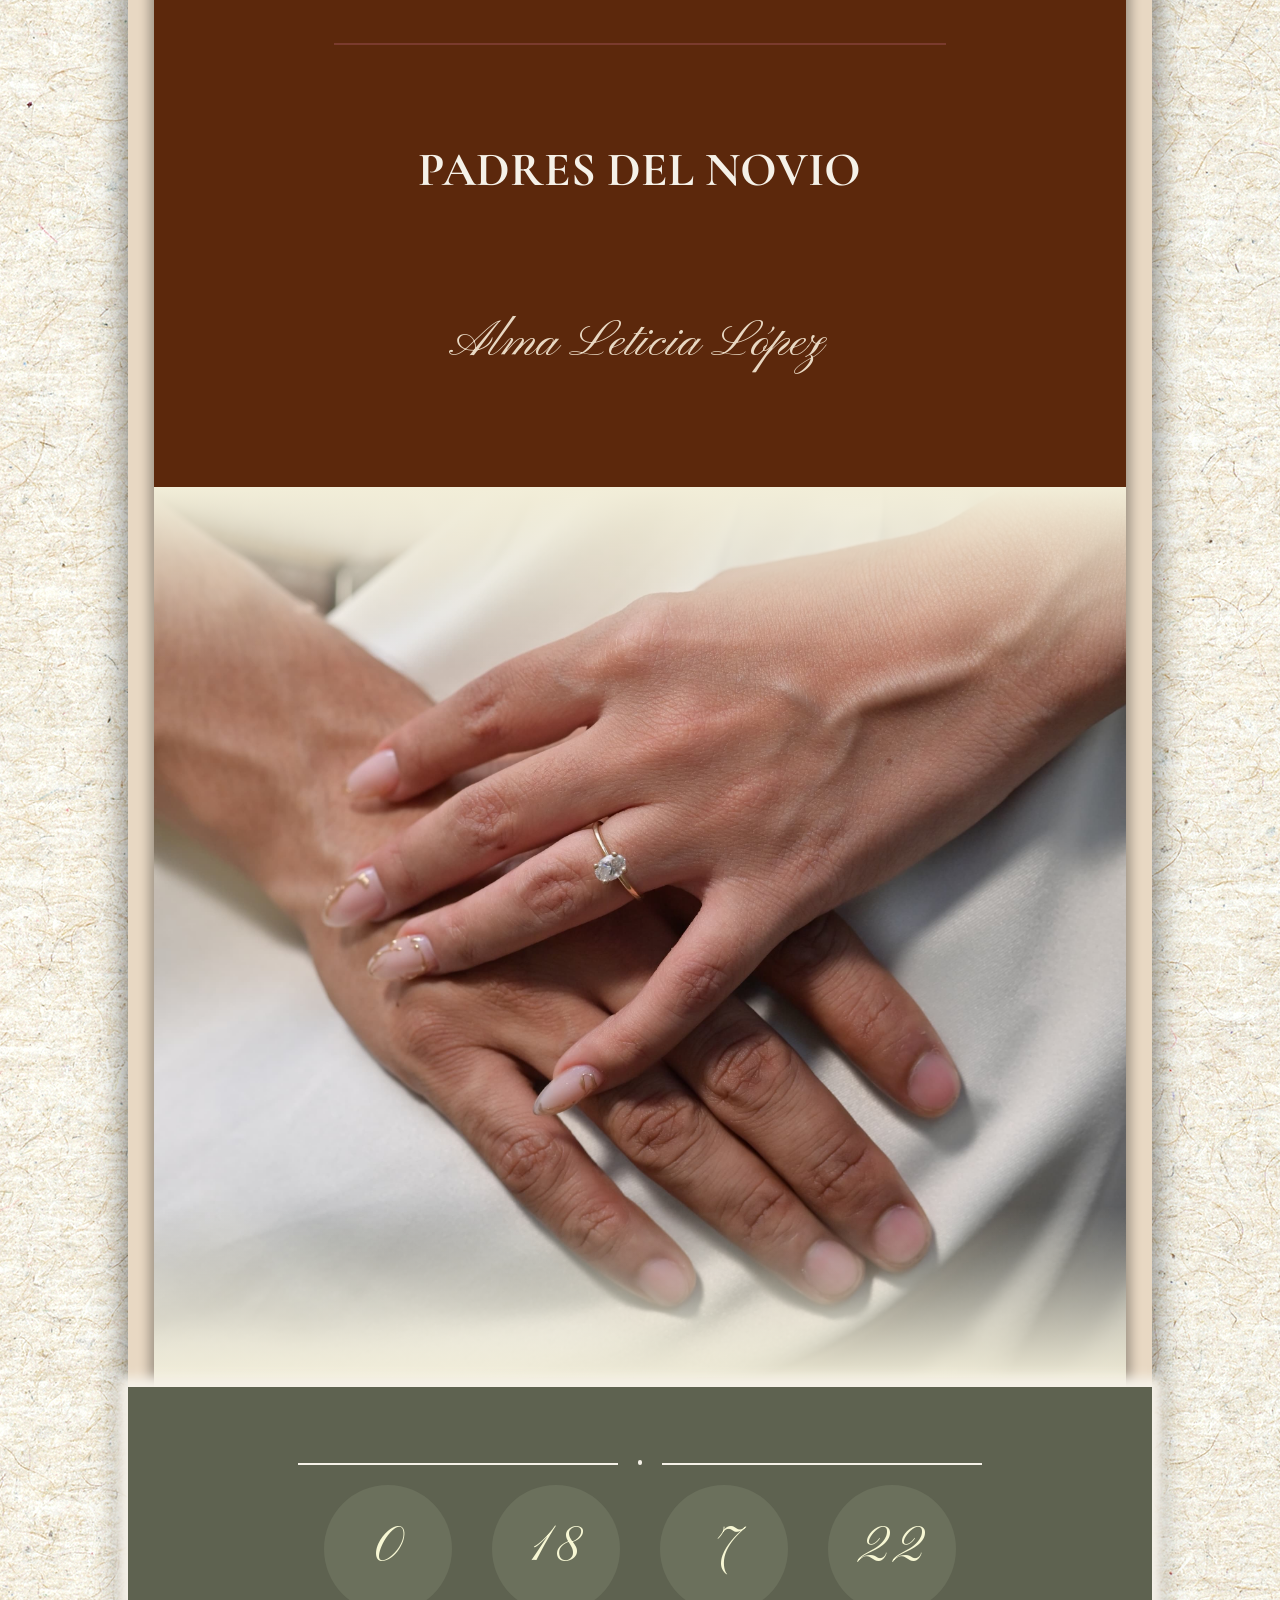
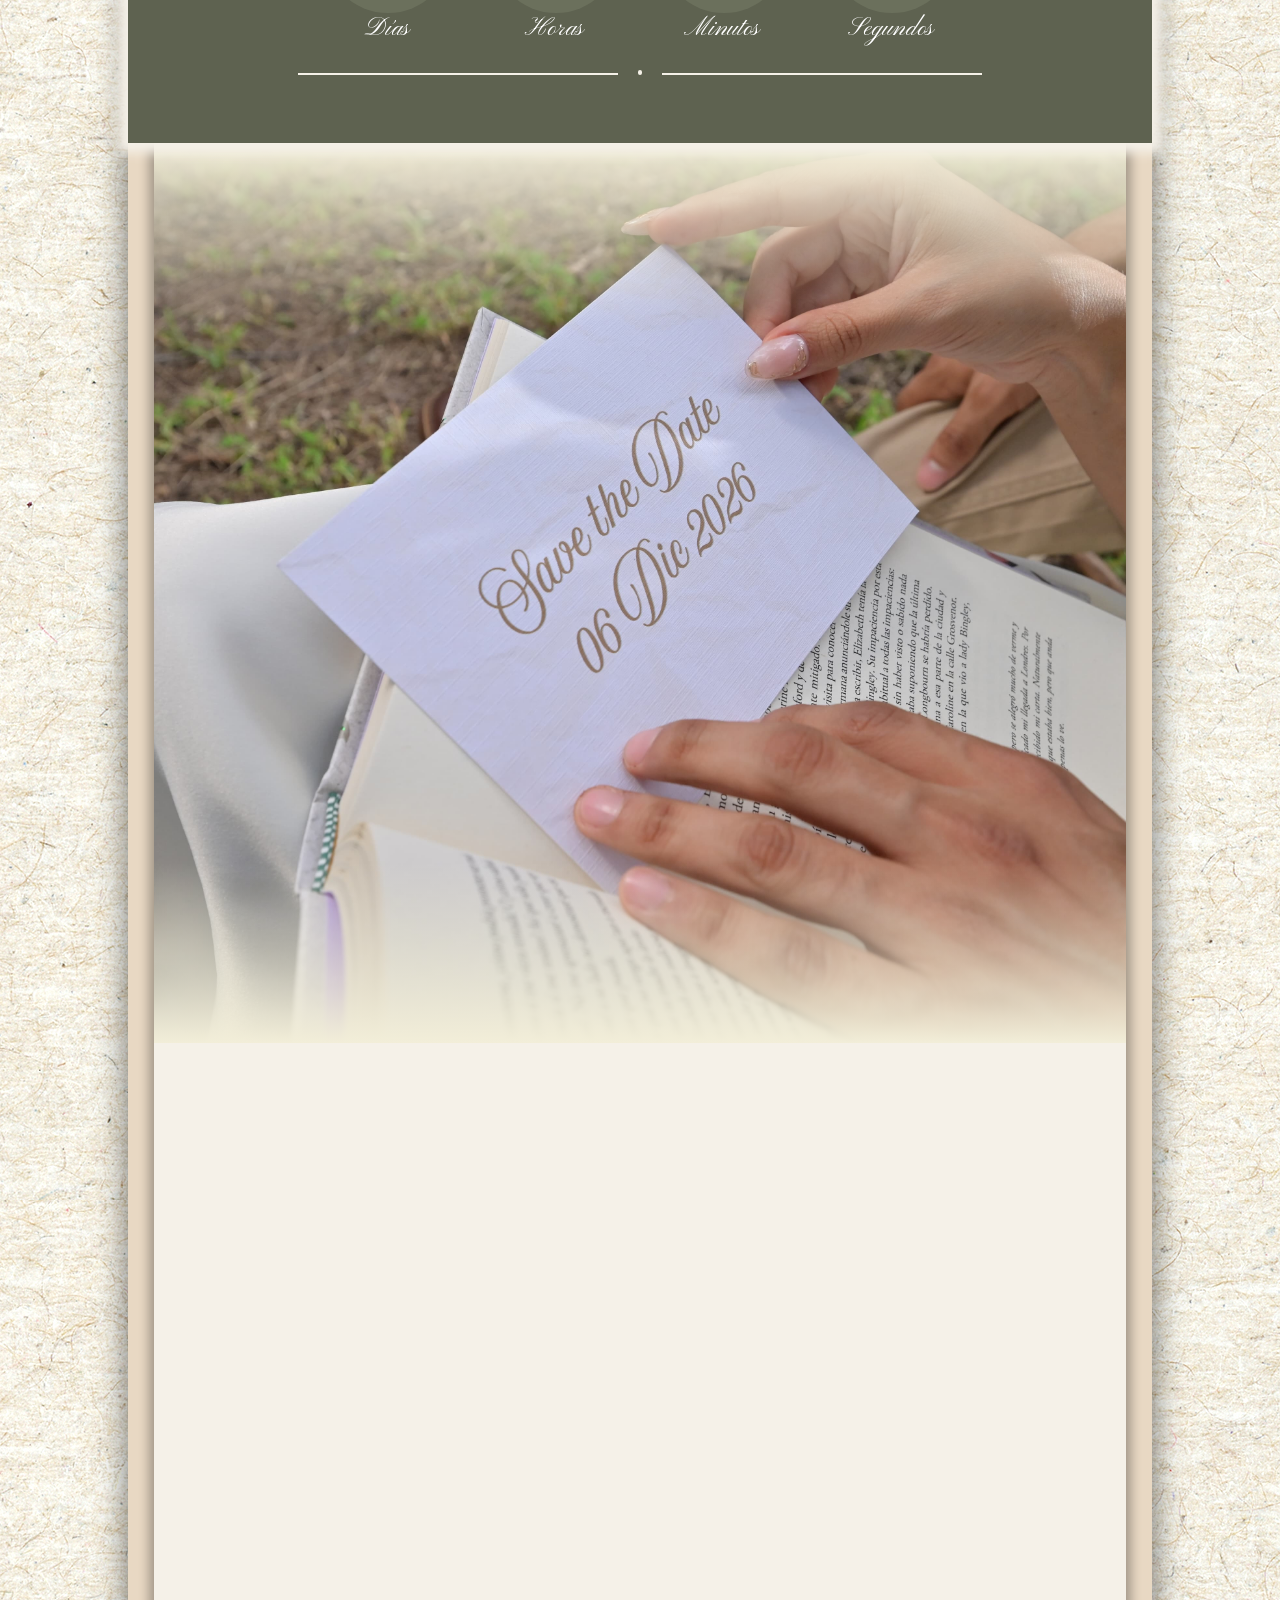
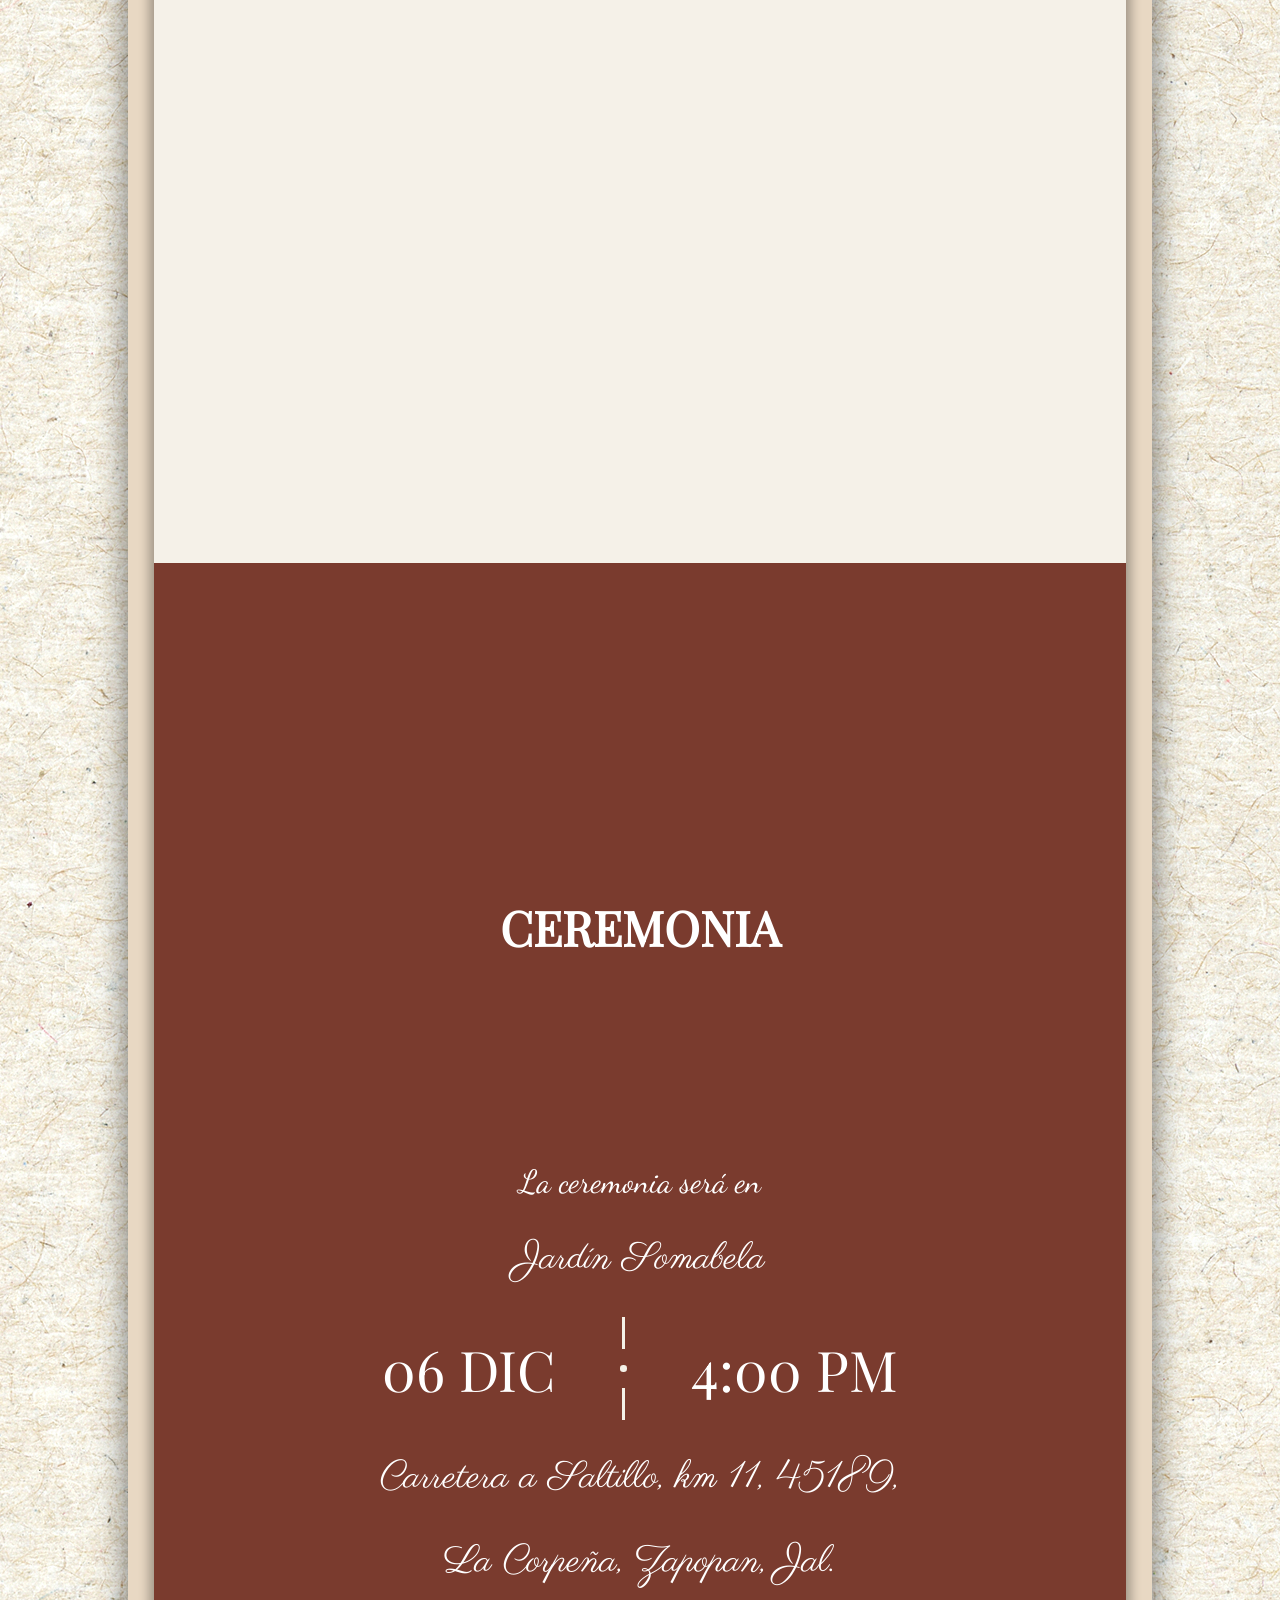
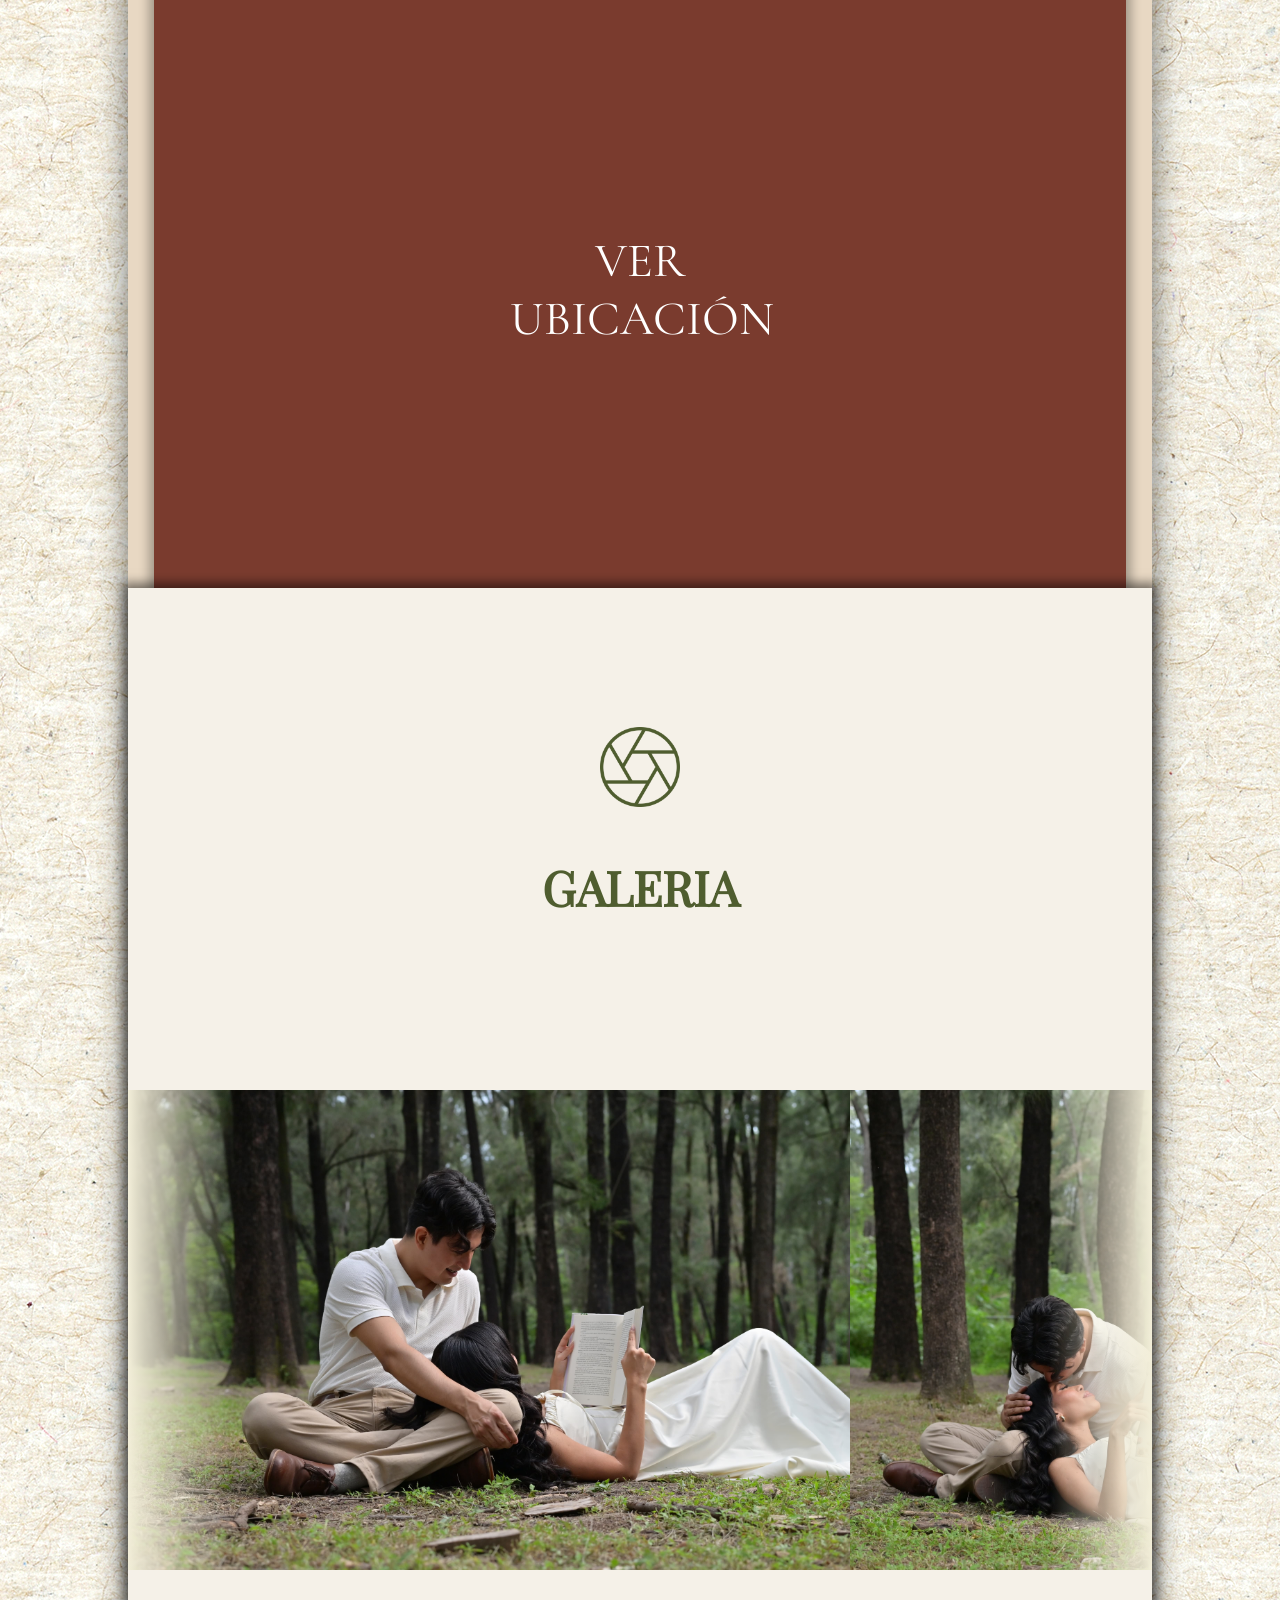
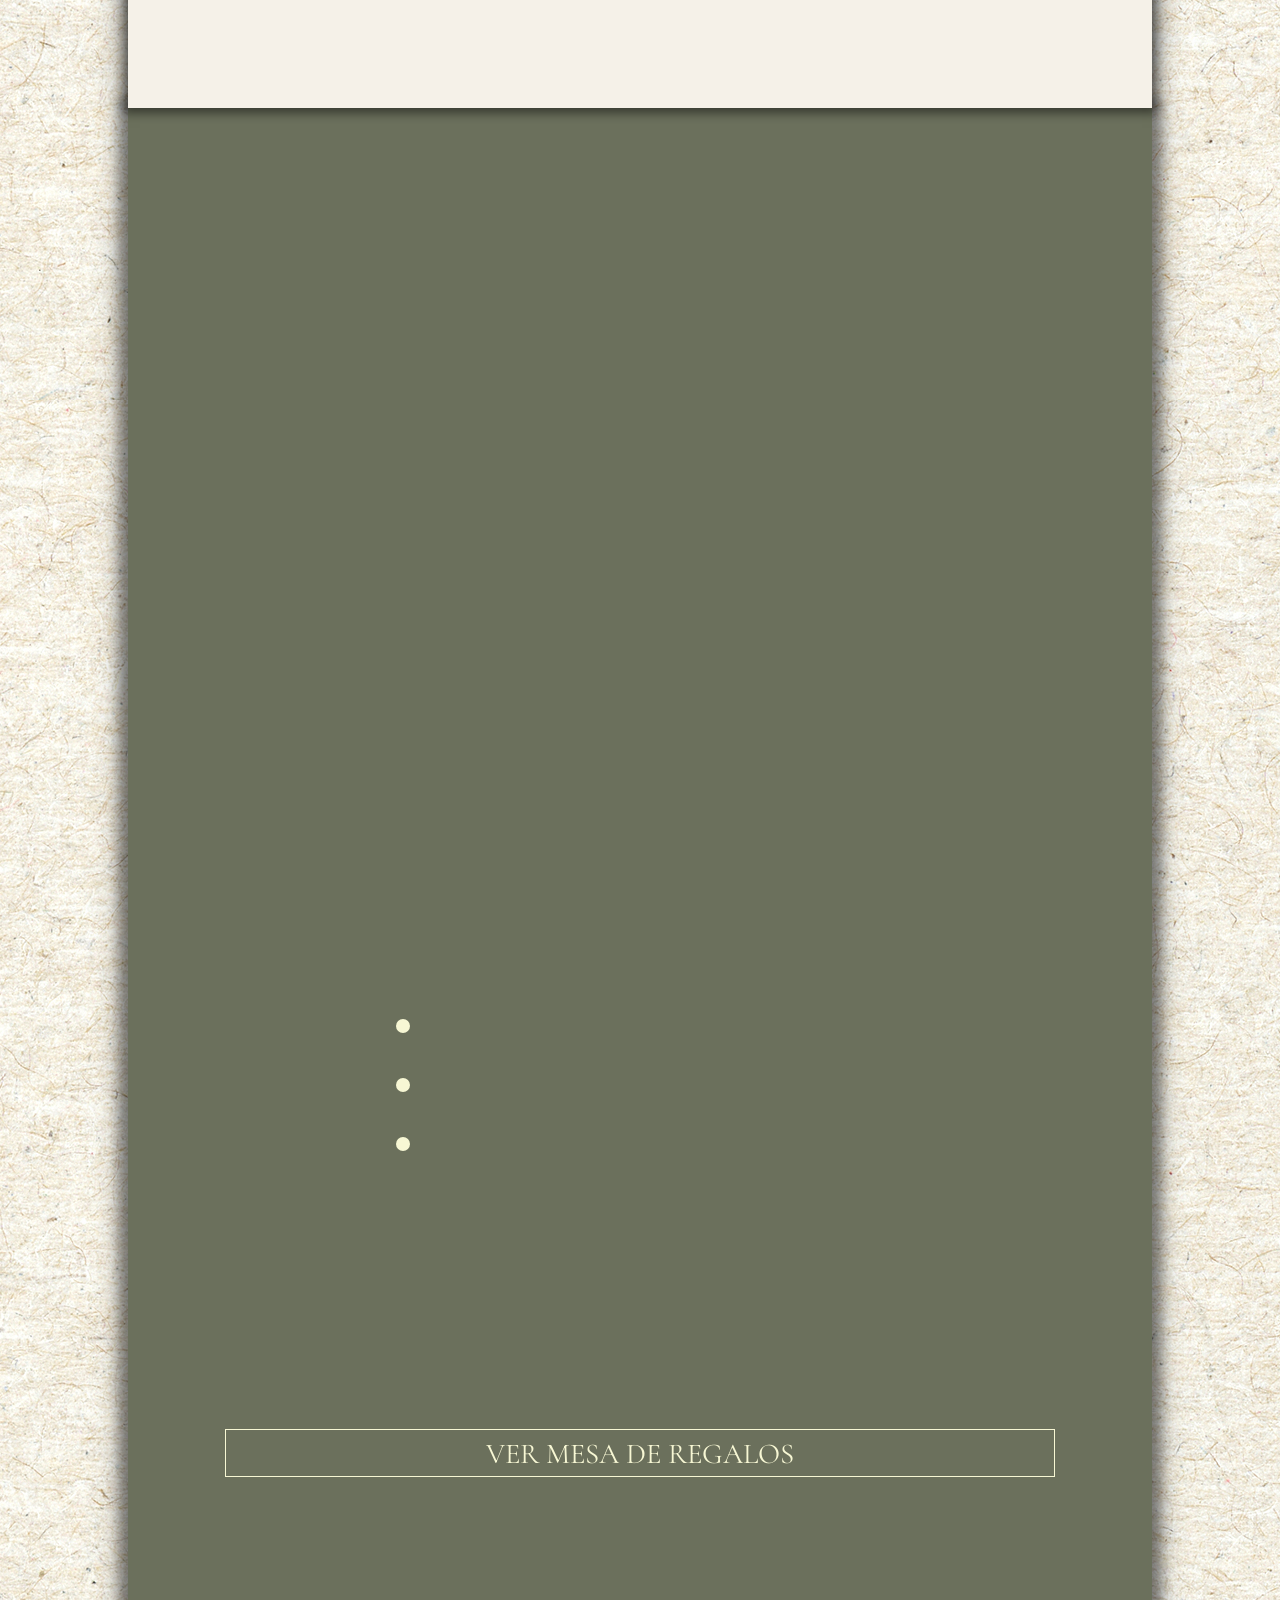
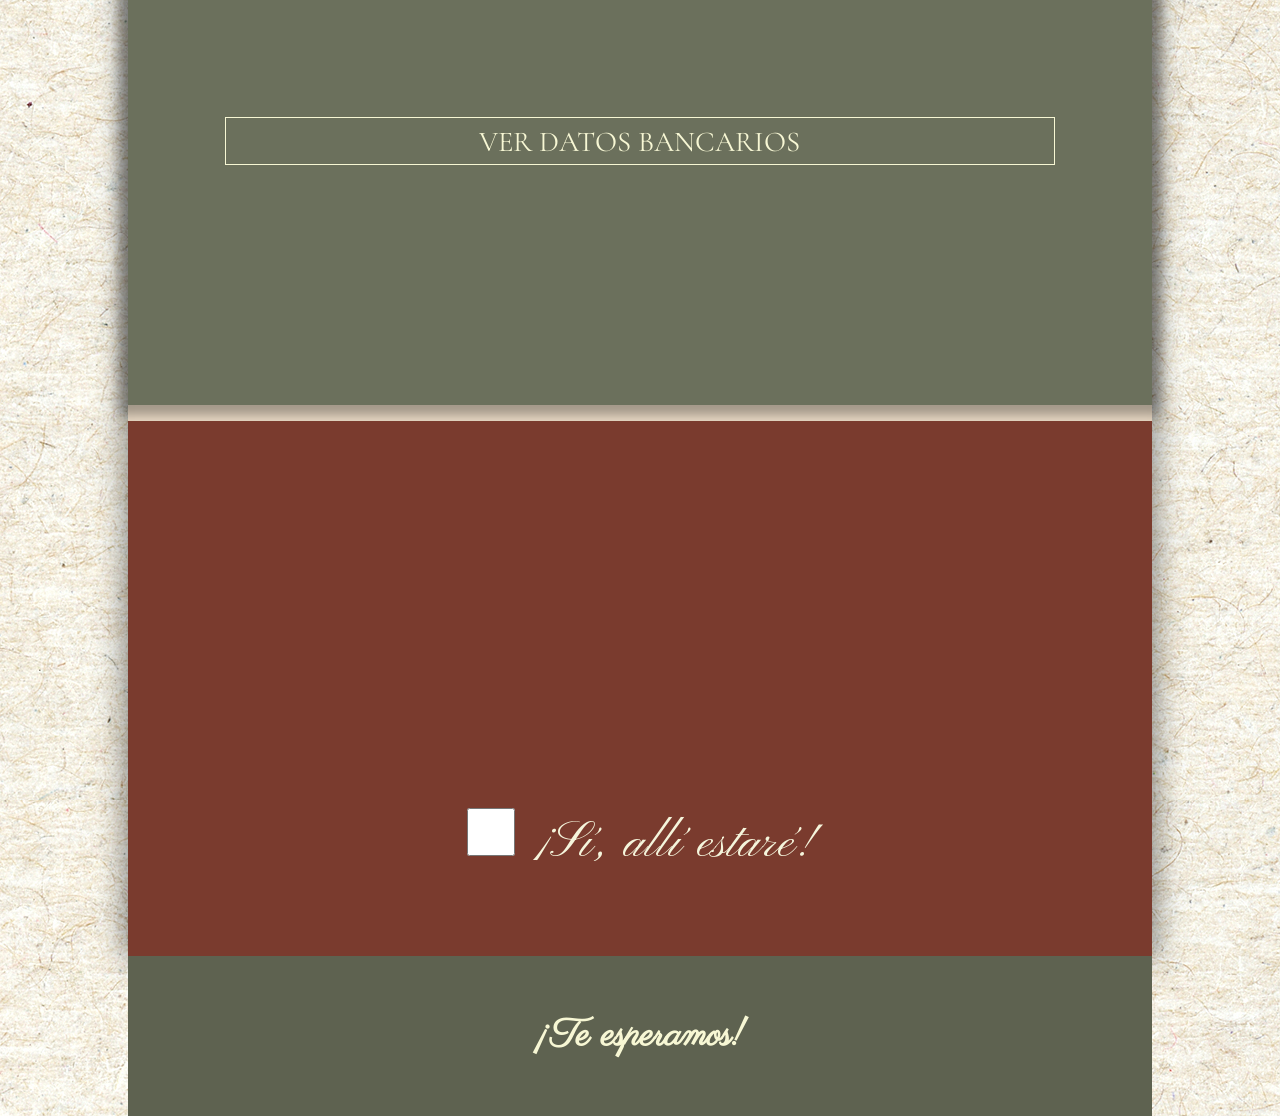
==== commit 2b5174d4: "Se agregó funcionalidad al formulario" ====
--- a/invitation.html
+++ b/invitation.html
@@ -216,5 +216,6 @@
     <script src="js/temp.js"></script>
     <script src="js/animations.js"></script>
     <script src="js/form.js"></script>
+    <script src="js/form-visibility.js"></script>
 </body>
 </html>
--- a/css/invitation-style.css
+++ b/css/invitation-style.css
@@ -884,11 +884,10 @@
     background-color: var(--terracora-darkclay);
     color: beige;
     grid-template-rows: auto auto auto;
+    grid-template-columns: 90%;
     width: 100%;
     min-height: 30rem;
     padding: 5rem 0;
-    grid-template-columns: 90%;
-    border-radius: 45% 45% 0 0;
     margin-top: 1rem;
 }
 
@@ -905,7 +904,7 @@
 }
 
 #confirmation-card #confirmation-form {
-    display: flex;
+    display: none;
     flex-direction: column;
     width: 100%;
     height: 45rem;
@@ -1201,7 +1200,8 @@
 
     /* PADRES CARD */
     #padres-card #padres-novia-title,
-    #padres-card #padres-novio-title {
+    #padres-card #padres-novio-title,
+    #confirmation-card #confirmation-title {
         font-size: 1.5em;
     }
 
@@ -1213,7 +1213,9 @@
     #padres-card #padres-novia-label-2,
     #padres-card #padres-novia-label-3,
     #padres-card #padres-novia-label-5,
-    #padres-card #padres-novio-label-1 {
+    #padres-card #padres-novio-label-1,
+    #confirmation-card #confirmation-label-1,
+    #confirmation-card #confirmation-label-2 {
         font-size: 2em;
     }
 
@@ -1251,10 +1253,25 @@
     /* CEREMONIA / VESTUARIO / REGALOS CARDS */
     #ceremonia-card,
     #vestuario-card,
-    #regalos-card {
+    #regalos-card,
+    #confimation-card {
         height: 100vh;
         max-height: 10rem;
         padding: 3rem;
+    }
+
+    #confirmation-form {
+        height: 5rem;
+    }
+
+    #confirmation-label-2 #confirmation-radio {
+        height: 2rem;
+        width: 2rem;
+    }
+
+    #confirmation-form .form-input-text {
+        height: 2rem;
+        font-size: 1em;
     }
 
     #vestuario-card {
@@ -1280,7 +1297,8 @@
     #vestuario-card #vestuario-title,
     #galeria-card #galeria-title,
     #regalos-card #regalos-title,
-    #regalos-card .regalos-button {
+    #regalos-card .regalos-button,
+    #confirmation-form #form-button {
         font-size: 1.5rem;
         margin: 1rem 0;
     }
@@ -1292,7 +1310,9 @@
     #regalos-card #regalos-label-2,
     #regalos-card #regalos-label-3,
     #regalos-card #regalos-label-4,
-    #regalos-card #regalos-label-5 {
+    #regalos-card #regalos-label-5,
+    #confirmation-card #confirmation-label-1,
+    #confirmation-card #confirmation-label-2 {
         font-size: 1.5em;
         margin: 0;
     }
@@ -1370,4 +1390,45 @@
     #footer-card {
         width: 100%;
     }
-}
+
+
+    #confirmation-card {
+        grid-template-rows: auto 10rem auto;
+        grid-template-columns: 95%;
+        min-height: 100vh;
+        height: fit-content;
+        padding: 1rem 0;
+    }
+
+    #confirmation-card #confirmation-label-1,
+    #confirmation-card #confirmation-label-2,
+    #confirmation-form #confirmation-form-label-1 {
+        font-family: 'fuente3';
+        font-size: 2em;
+    }
+
+    #confirmation-card #confirmation-radio {
+        height: 2rem;
+        width: 2rem;
+    }
+
+    #confirmation-card #confirmation-form {
+        width: 100%;
+        height: 30rem;
+        margin-top: 2rem;
+        padding: 3rem;
+    }
+
+    #confirmation-form .form-input-text,
+    #confirmation-form .form-input-text::placeholder  {
+        width: 100%;
+        height: 3rem;
+        font-size: 1rem;
+    }
+
+    #confirmation-form #form-button {
+        width: 100%;
+        height: 3rem;
+        font-size: 1em;
+    }
+}
